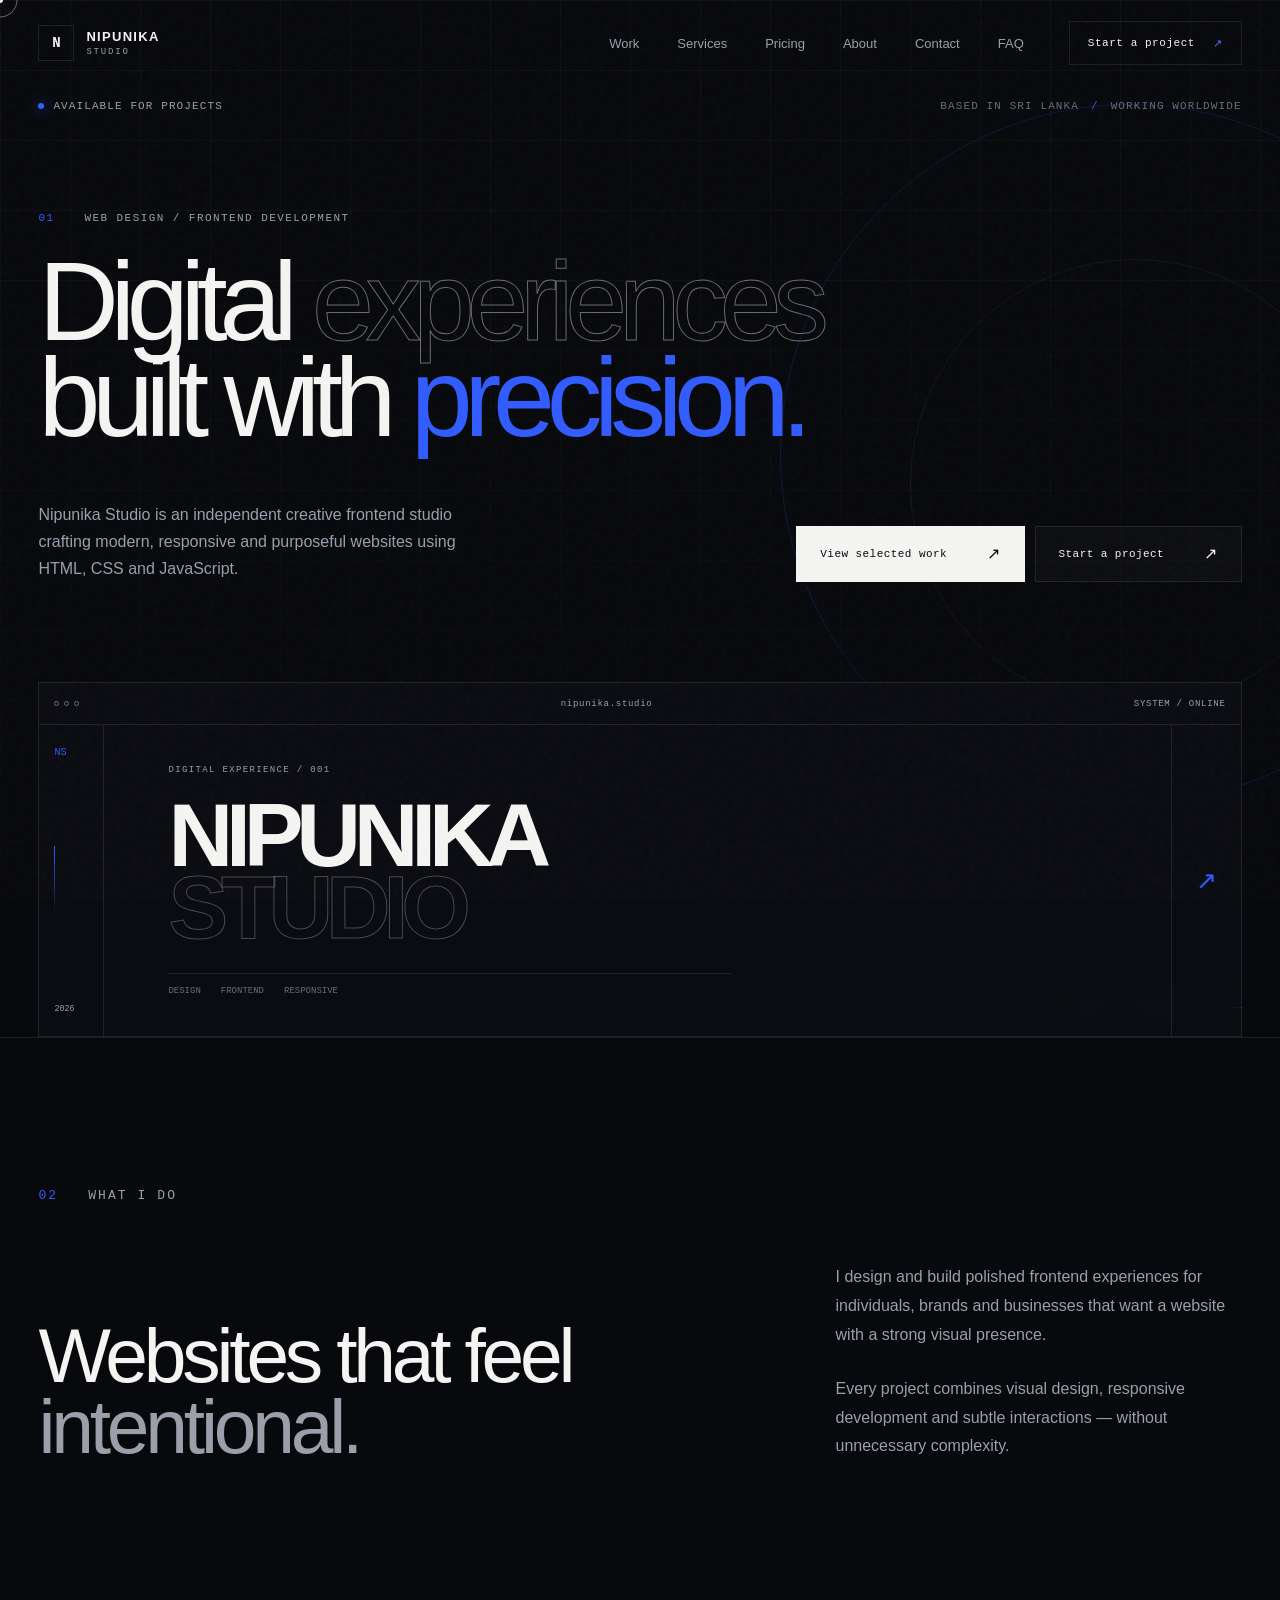
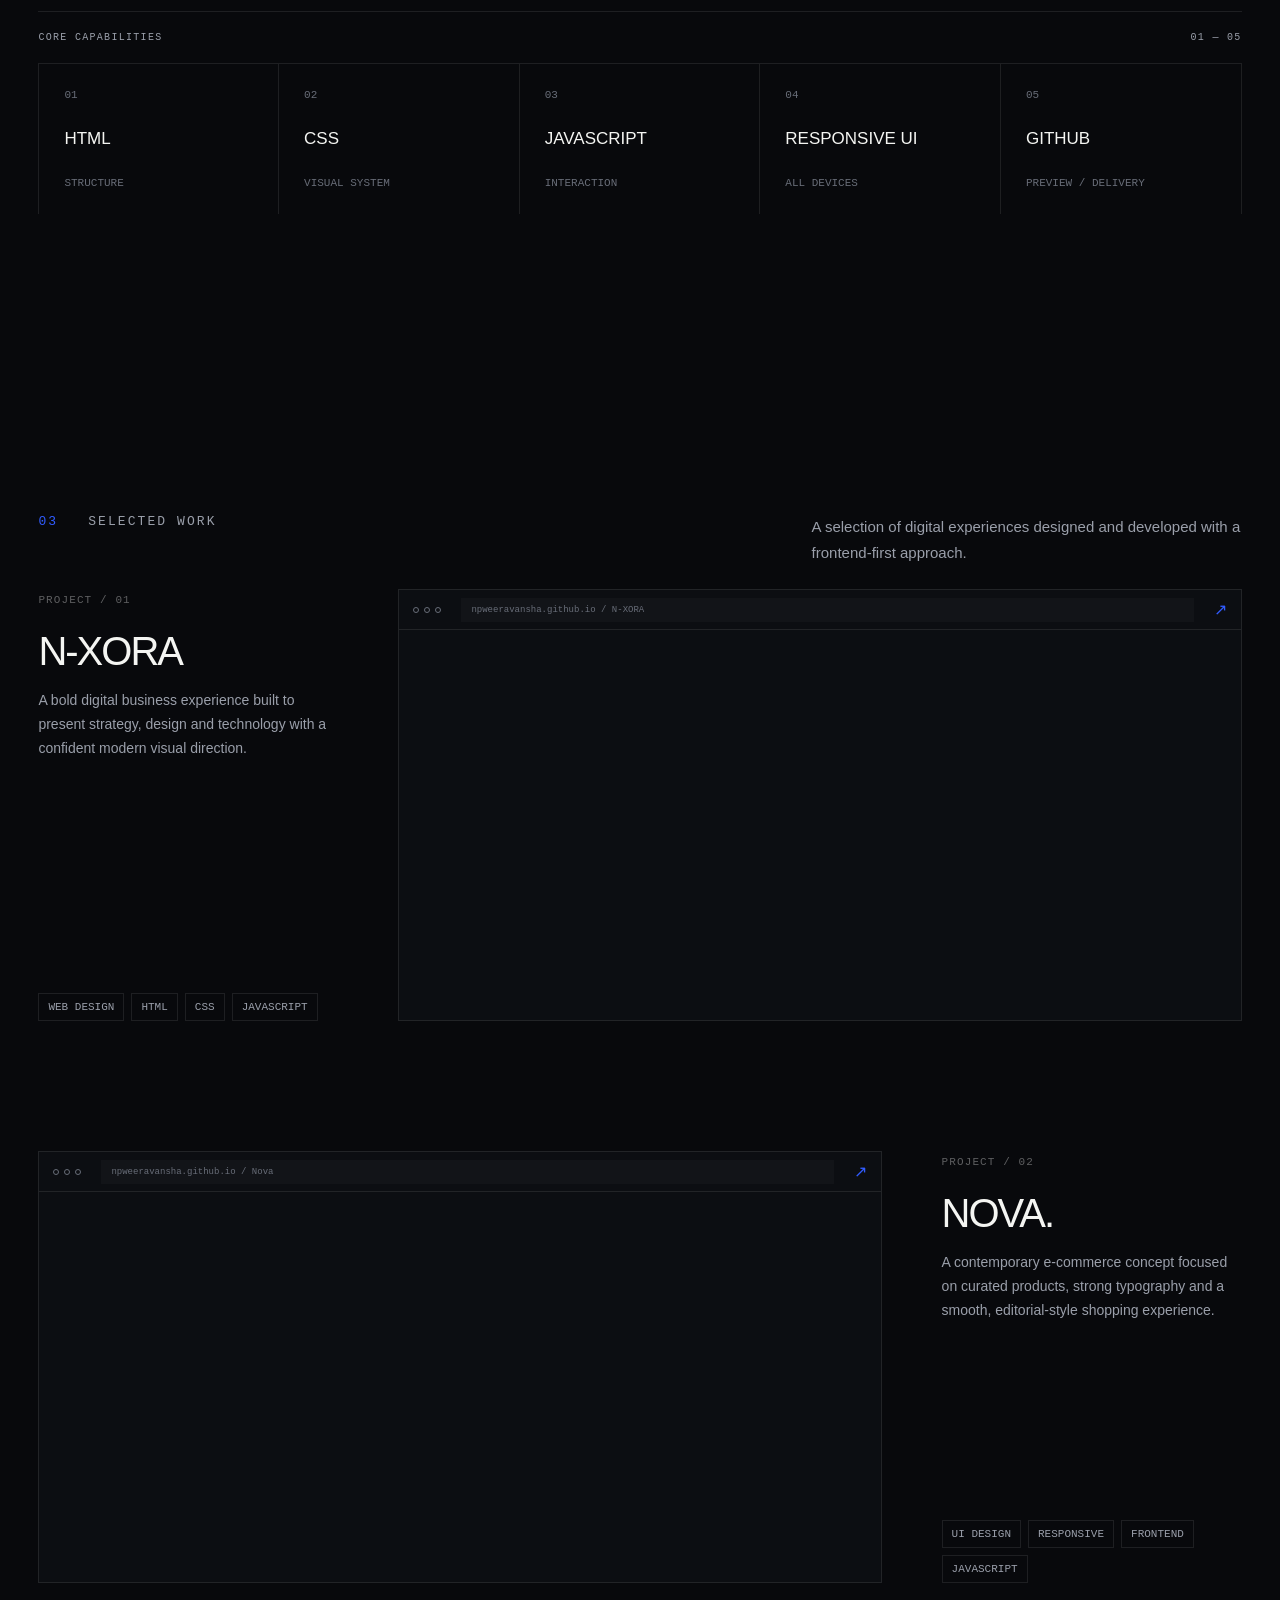
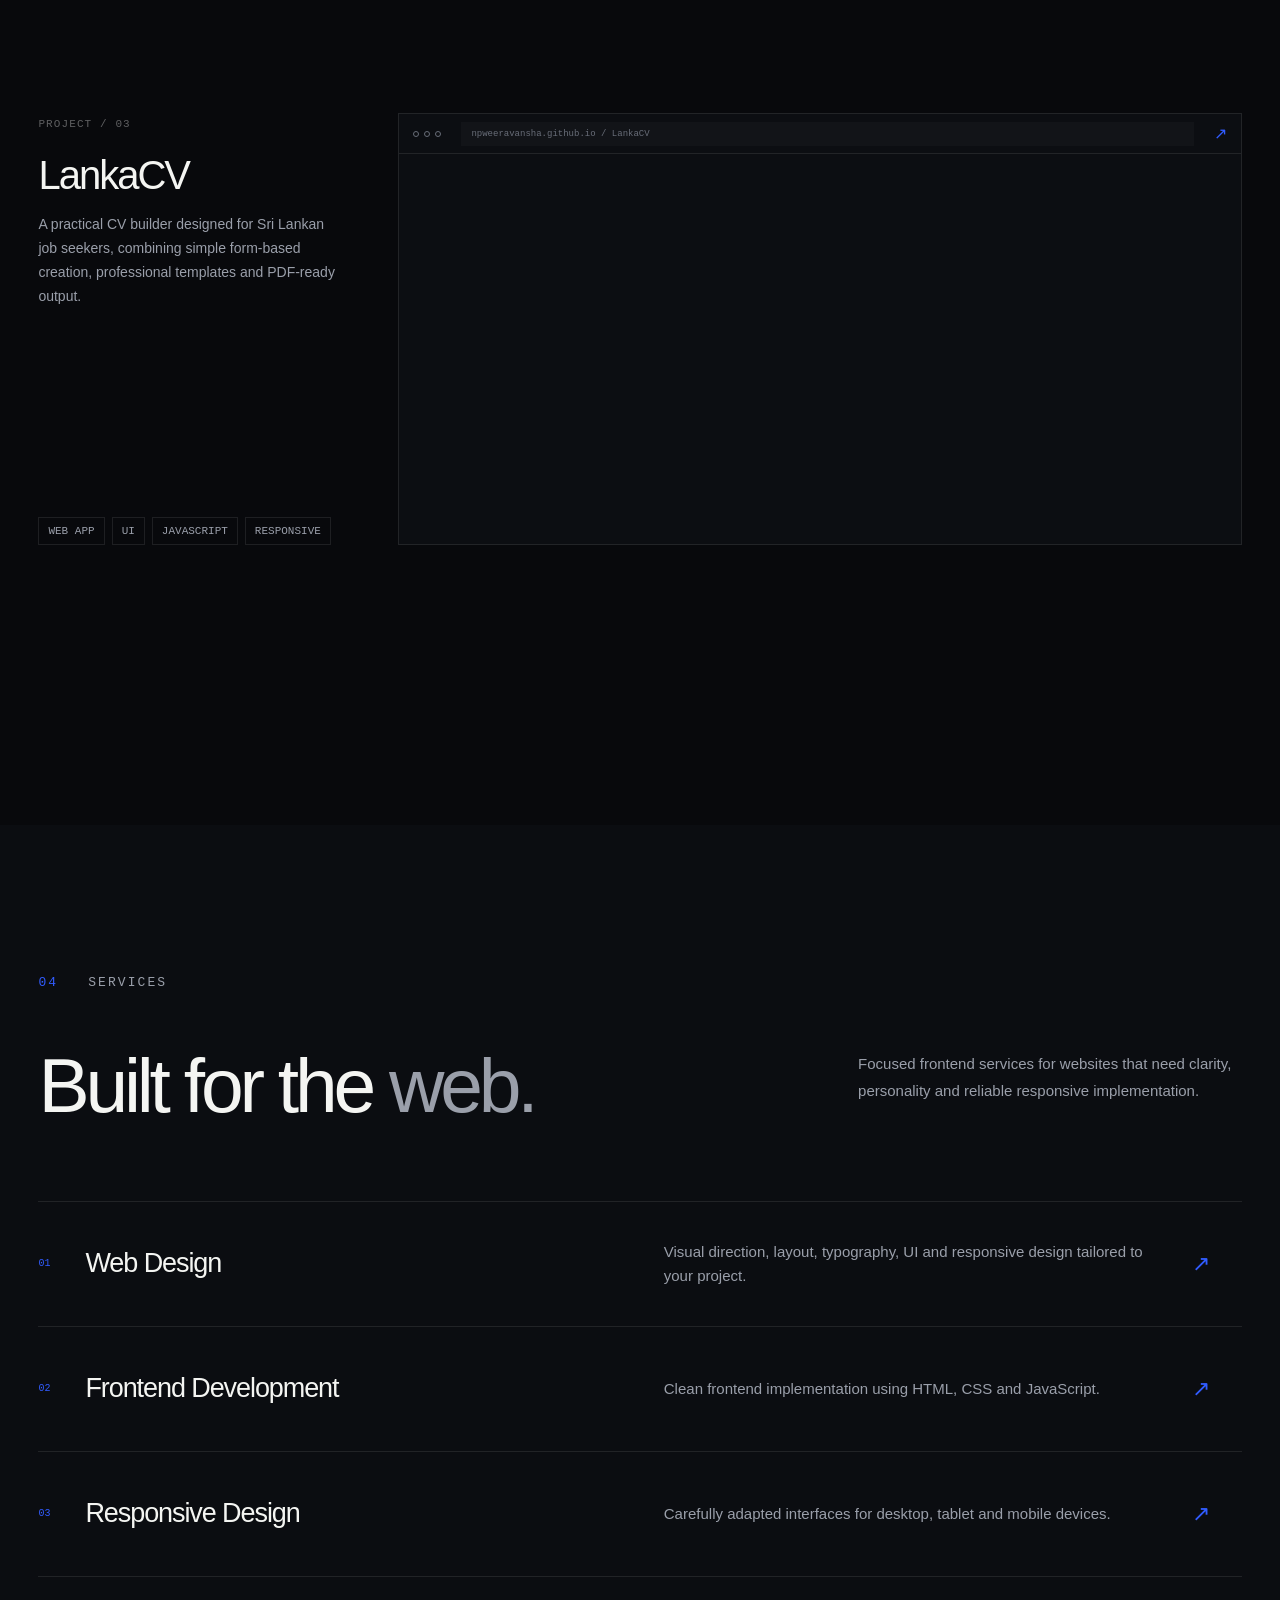
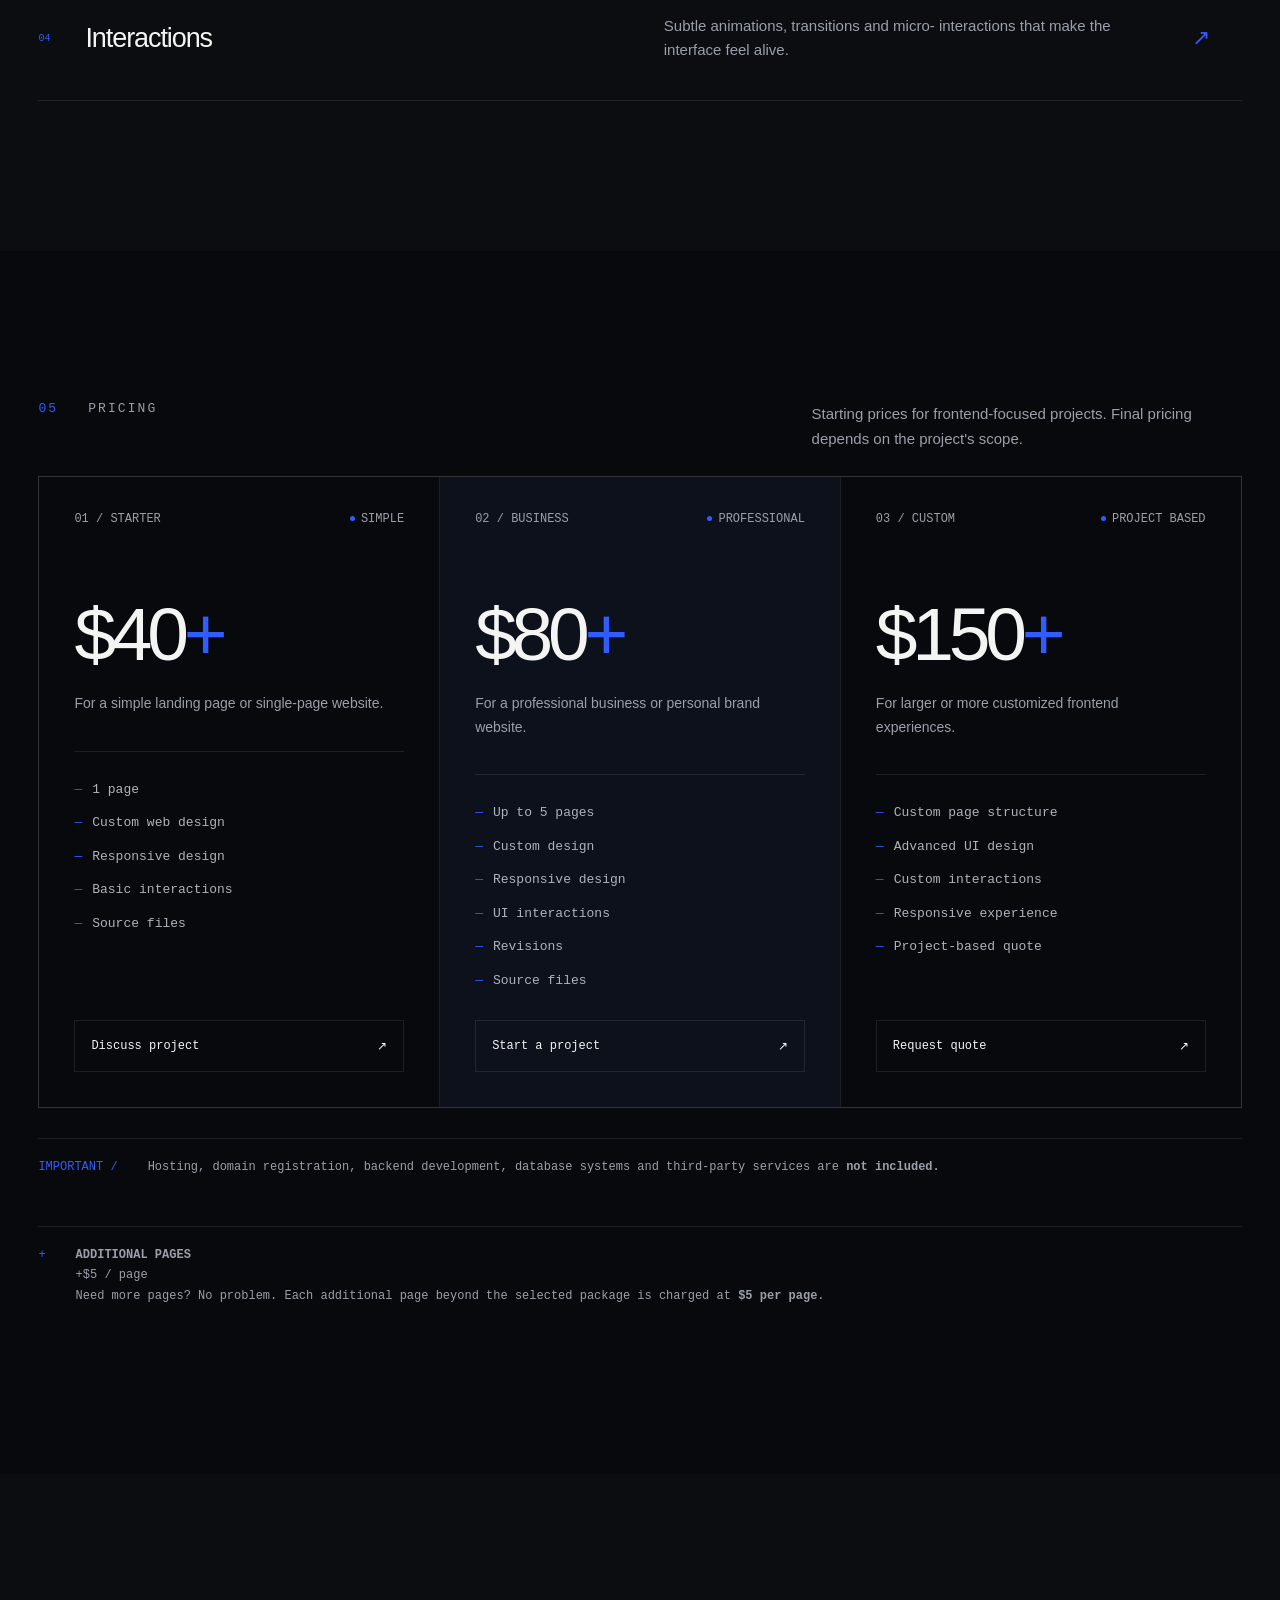
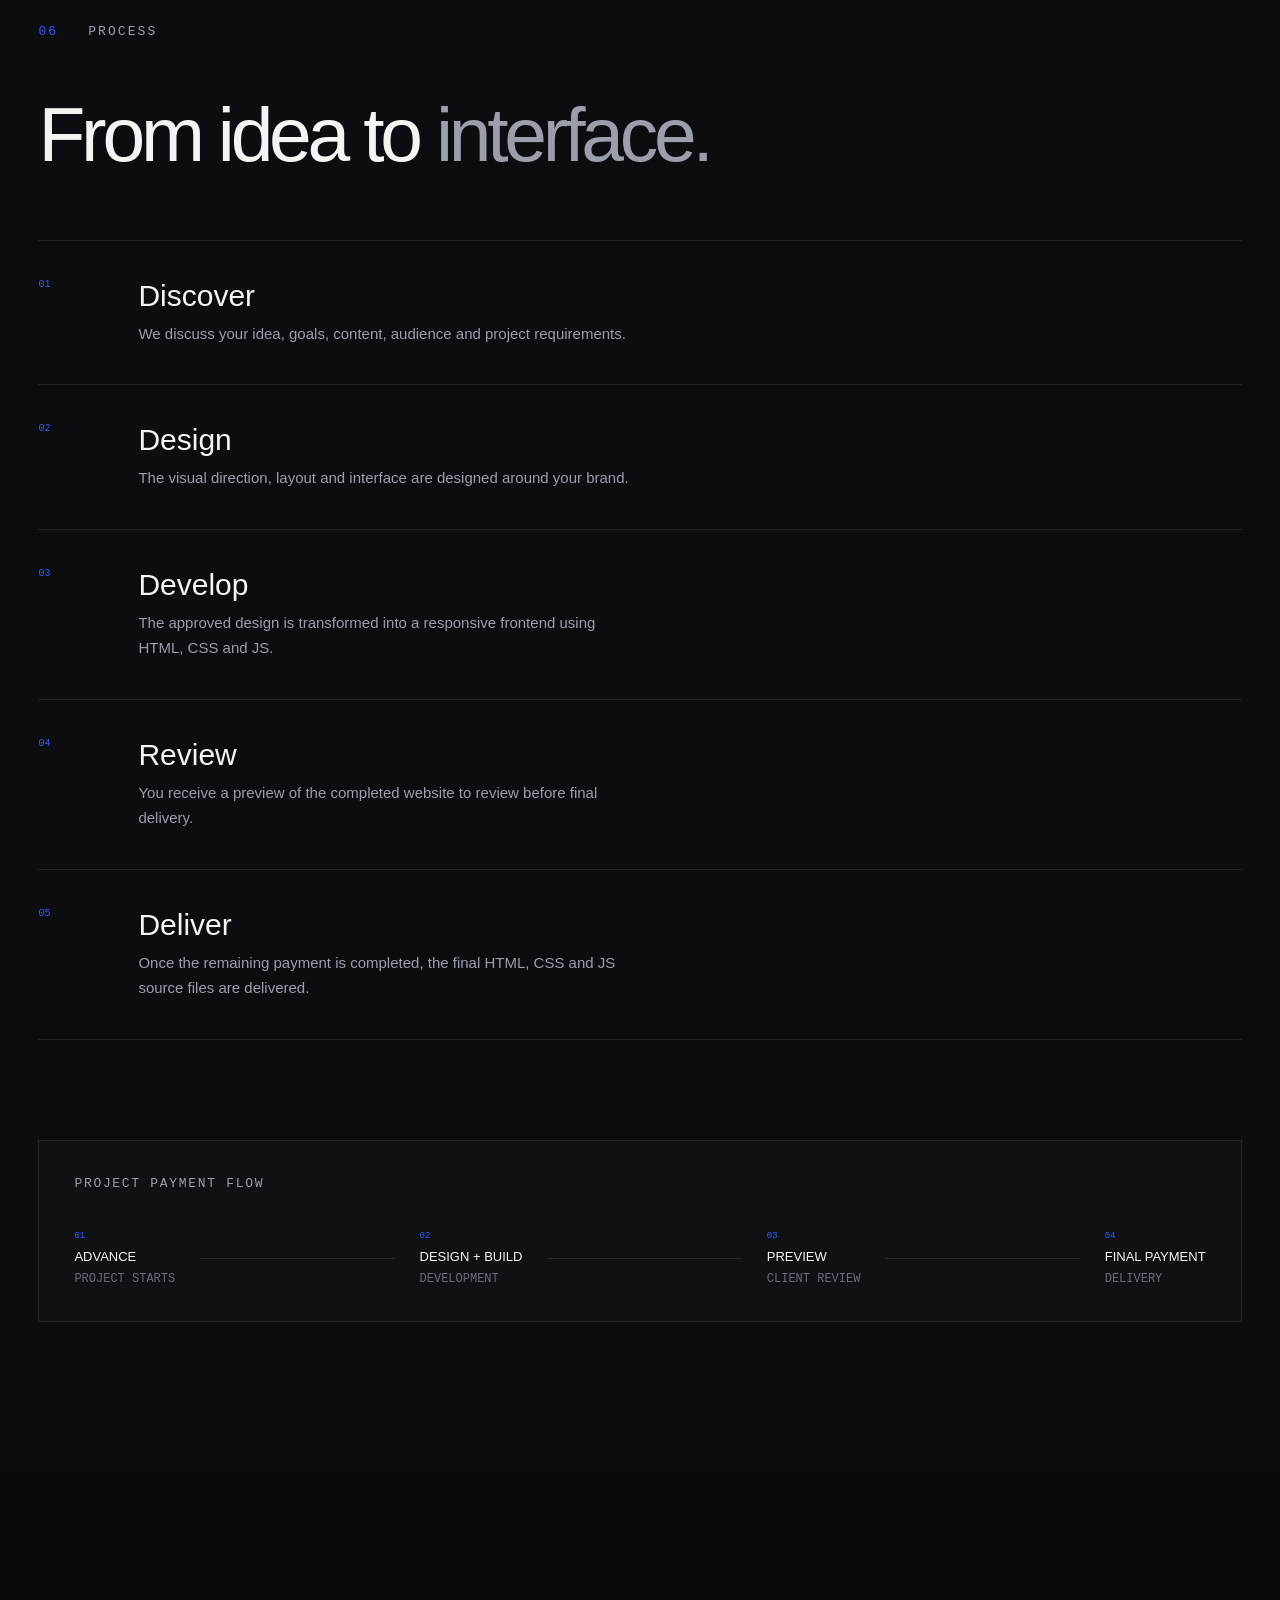
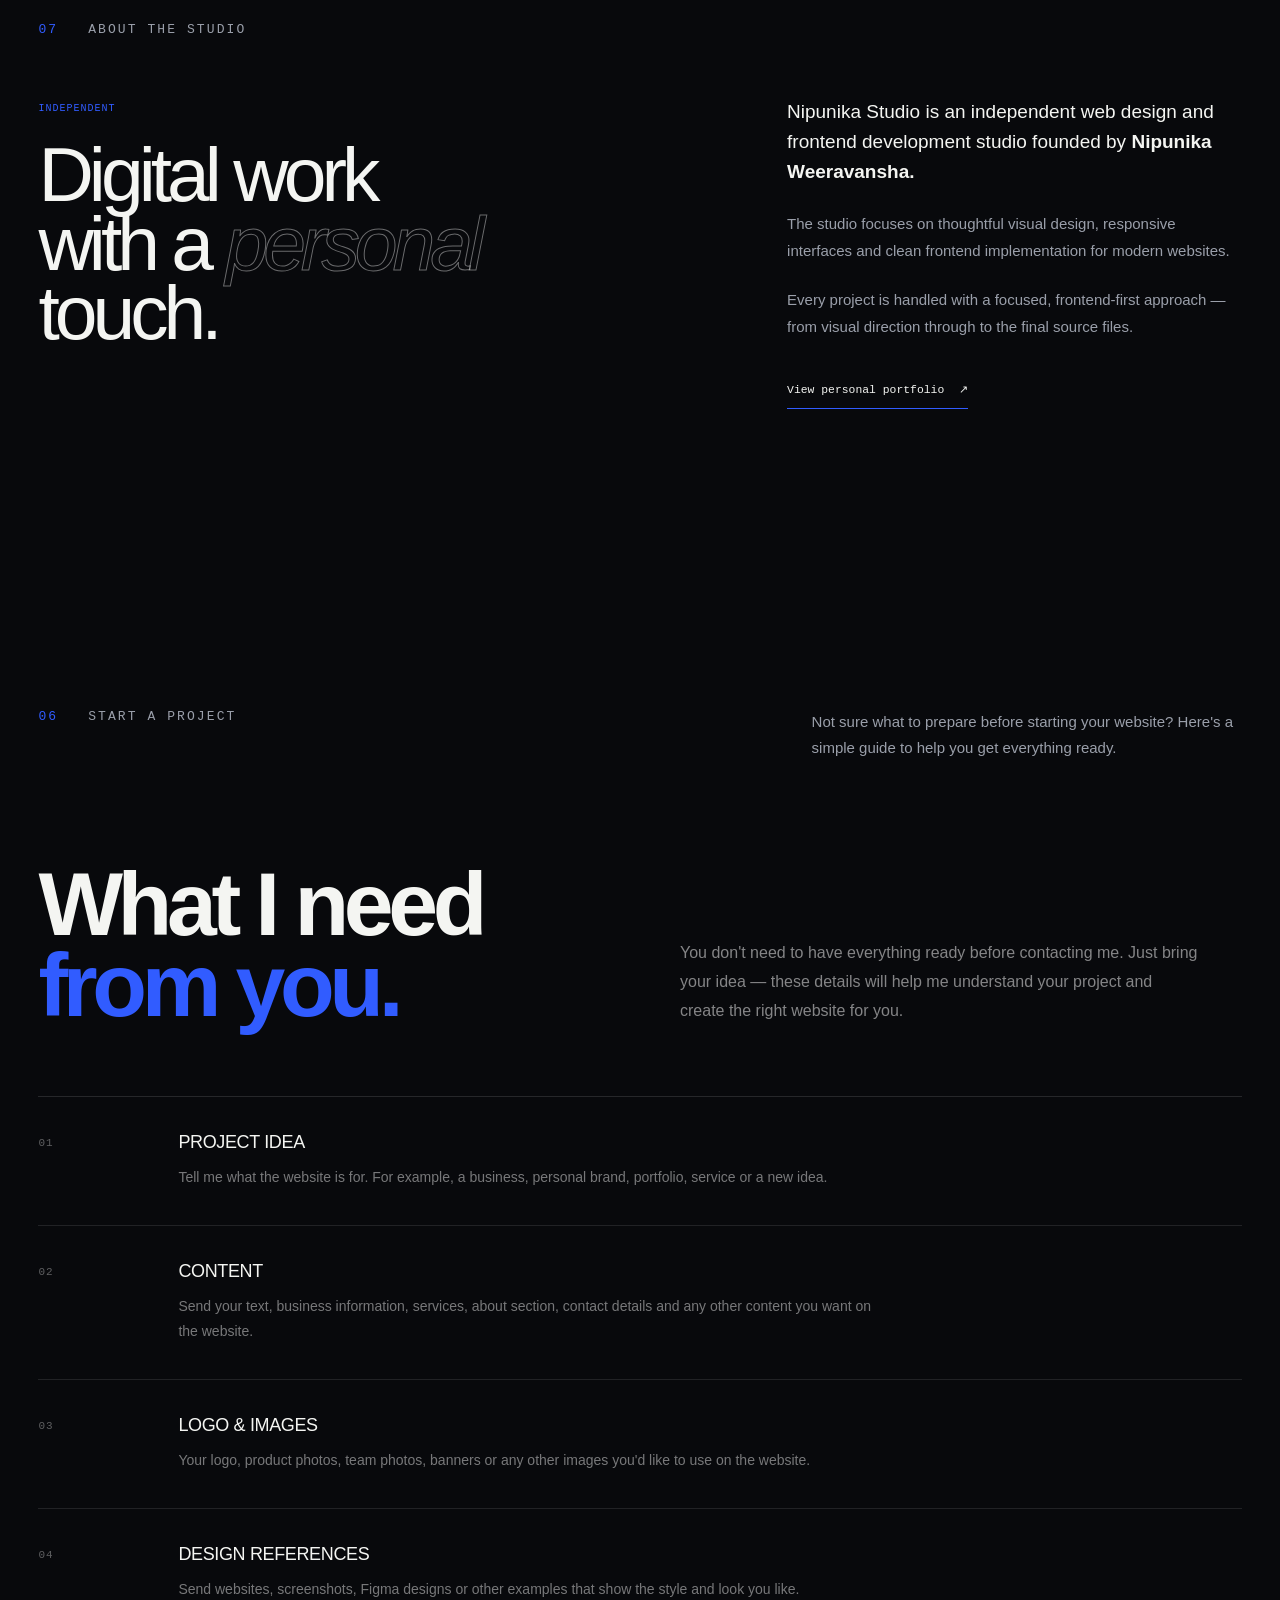
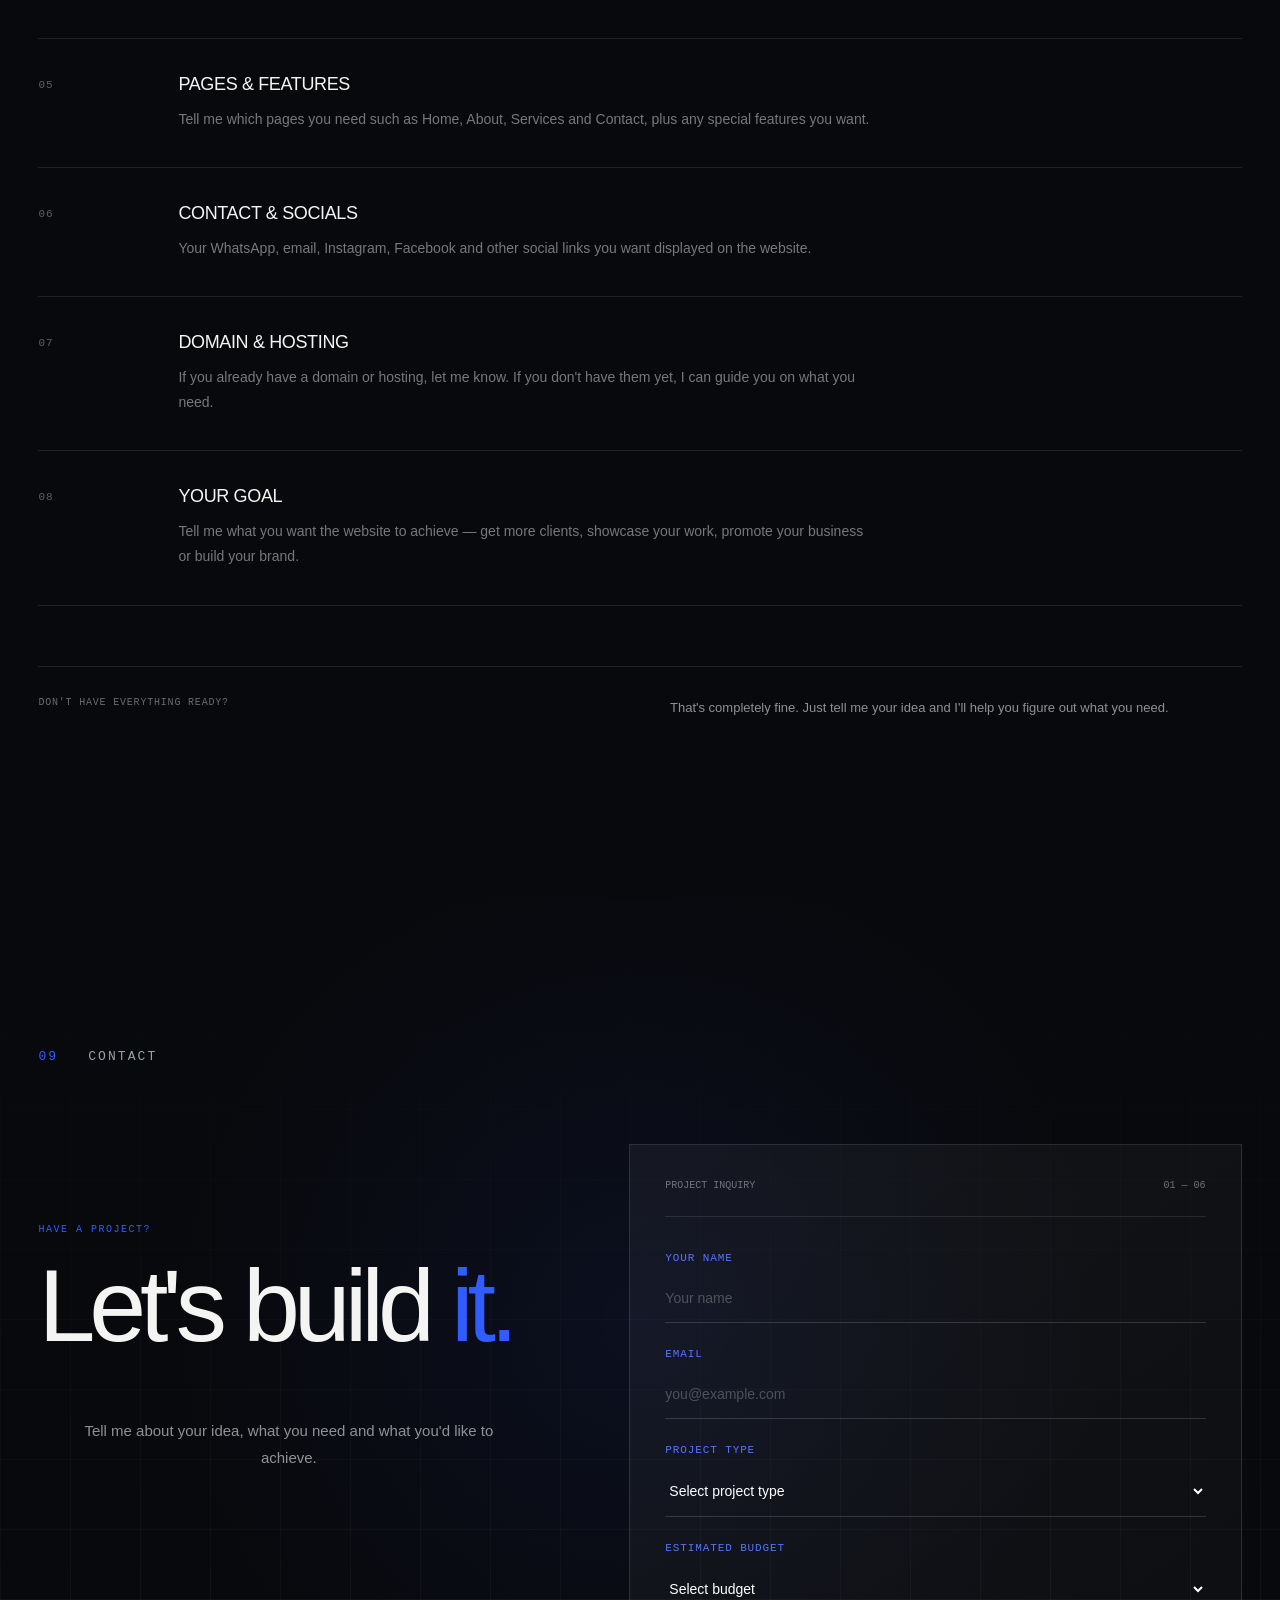
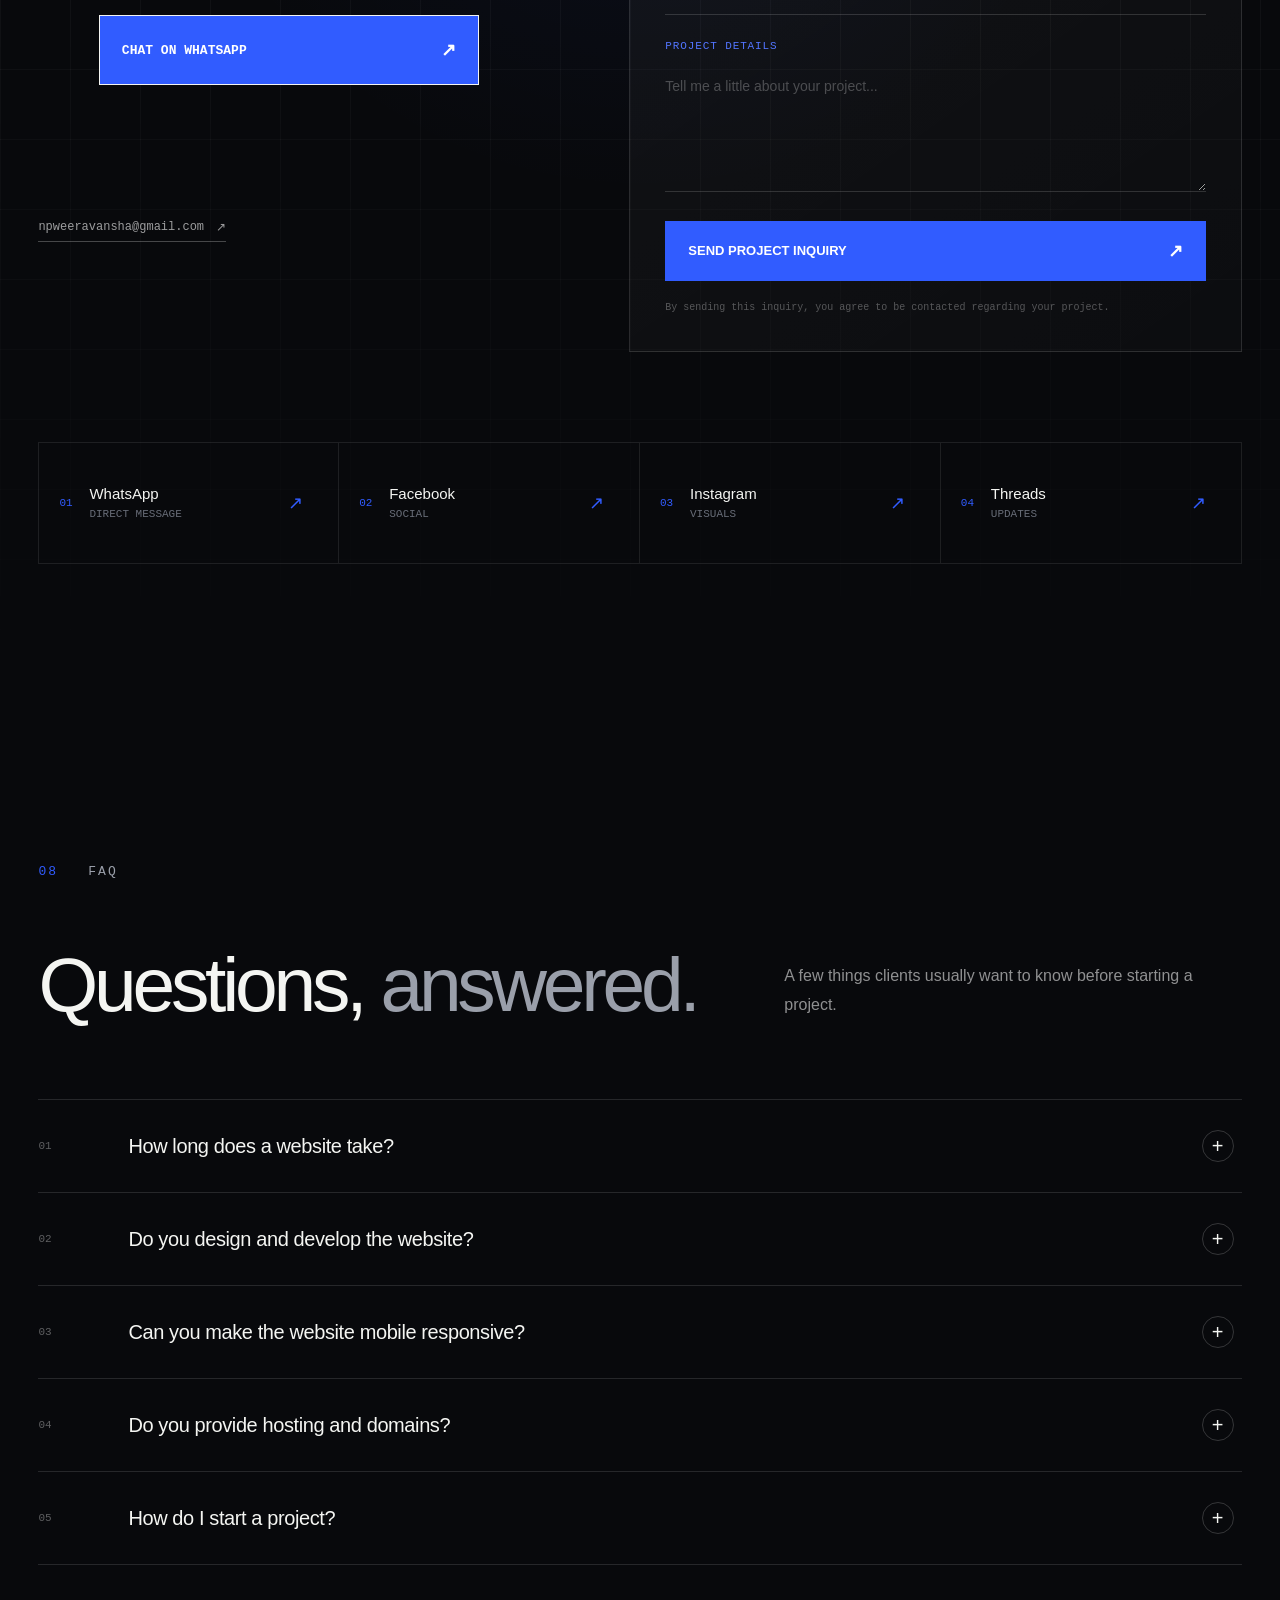
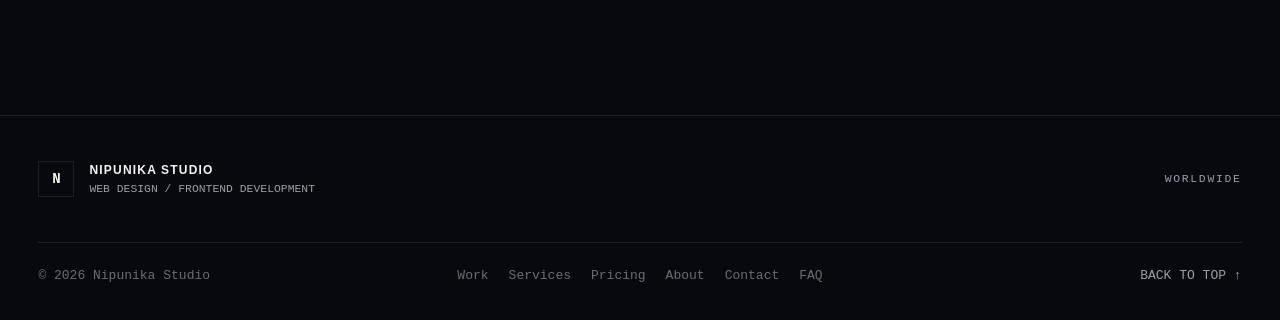
==== index.html @ 0929923d "Add files via upload" ====
<!DOCTYPE html>
<html lang="en">

<head>
    <meta charset="UTF-8">

    <!-- Primary SEO -->
    <title>Nipunika Weeravansha — Web Designer & Frontend Developer</title>

    <meta name="description" content="Nipunika Weeravansha is a Sri Lankan web designer and frontend developer creating modern, responsive and purposeful websites.">
    <meta name="keywords" content="Nipunika Weeravansha, Nipunika, web designer Sri Lanka, frontend developer Sri Lanka, web developer Sri Lanka, website designer, frontend development, web design portfolio">
    <meta name="author" content="Nipunika Weeravansha">
    <meta name="robots" content="index, follow">
    <meta name="googlebot" content="index, follow">

    <meta name="viewport" content="width=device-width, initial-scale=1.0">
    <meta name="theme-color" content="#08090c">

    <!-- Canonical URL -->
    <link rel="canonical" href="https://npweeravansha.github.io/Nipunika-Weeravansha/">

    <!-- Favicon -->
    <link rel="icon" type="image/png" href="assets/favicon.jpg">
    <link rel="apple-touch-icon" href="assets/favicon.jpg">

    <!-- Open Graph / Facebook / WhatsApp -->
    <meta property="og:type" content="website">
    <meta property="og:title" content="Nipunika Weeravansha — Web Designer & Frontend Developer">
    <meta property="og:description" content="Portfolio of Nipunika Weeravansha, a Sri Lankan web designer and frontend developer.">
    <meta property="og:url" content="https://npweeravansha.github.io/Nipunika-Weeravansha/">
    <meta property="og:site_name" content="Nipunika Weeravansha">
    <meta property="og:image" content="https://npweeravansha.github.io/Nipunika-Weeravansha/assets/og-image.jpg">
    <meta property="og:image:alt" content="Nipunika Weeravansha — Web Designer & Frontend Developer">

    <!-- Twitter / X -->
    <meta name="twitter:card" content="summary_large_image">
    <meta name="twitter:title" content="Nipunika Weeravansha — Web Designer & Frontend Developer">
    <meta name="twitter:description" content="Portfolio of Nipunika Weeravansha, a Sri Lankan web designer and frontend developer.">
    <meta name="twitter:image" content="https://npweeravansha.github.io/Nipunika-Weeravansha/assets/og-image.jpg">

    <!-- Fonts -->
    <link rel="preconnect" href="https://fonts.googleapis.com">
    <link rel="preconnect" href="https://fonts.gstatic.com" crossorigin>

    <!-- Your existing stylesheet -->
    <link rel="stylesheet" href="style.css">

    <!-- Person Structured Data -->
    <script type="application/ld+json">
    {
        "@context": "https://schema.org",
        "@type": "Person",
        "name": "Nipunika Weeravansha",
        "url": "https://npweeravansha.github.io/Nipunika-Weeravansha/",
        "jobTitle": "Web Designer & Frontend Developer",
        "description": "Nipunika Weeravansha is a Sri Lankan web designer and frontend developer creating modern, responsive and purposeful websites.",
        "knowsAbout": [
            "Web Design",
            "Frontend Development",
            "HTML",
            "CSS",
            "JavaScript",
            "Responsive Web Design",
            "UI Design"
        ],
        "sameAs": [
            "https://www.instagram.com/wnipunika?igsh=aTE3ZTlmamhteDNq",
            "https://github.com/npweeravansha",
            "https://www.facebook.com/share/14rEaiyCndZ/",
            "https://www.threads.com/@wnipunika"
        ]
    }
    </script>
</head>

<body>

    <!-- Cursor -->
    <div class="cursor"></div>
    <div class="cursor-follower"></div>

    <!-- Noise -->
    <div class="noise"></div>

    <!-- ================= NAVBAR ================= -->

    <header class="navbar">

        <div class="nav-inner">

            <a href="#home" class="brand">

                <!-- LOGO AREA -->
                <div class="brand-mark">
                    <span>N</span>
                </div>

                <div class="brand-text">
                    <strong>NIPUNIKA</strong>
                    <small>STUDIO</small>
                </div>

            </a>

            <nav class="desktop-nav">

                <a href="#work">Work</a>
                <a href="#services">Services</a>
                <a href="#pricing">Pricing</a>
                <a href="#about">About</a>
                <a href="#contact">Contact</a>
                <a href="#faq">FAQ</a>
            </nav>

            <a href="#contact" class="nav-cta">
                Start a project
                <span>↗</span>
            </a>

            <button class="menu-btn" aria-label="Open menu">
                <span></span>
                <span></span>
            </button>

        </div>

    </header>

    <!-- ================= MOBILE MENU ================= -->

    <div class="mobile-menu">

        <div class="mobile-menu-links">

            <a href="#work">Work <span>01</span></a>
            <a href="#services">Services <span>02</span></a>
            <a href="#pricing">Pricing <span>03</span></a>
            <a href="#about">About <span>04</span></a>
            <a href="#contact">Contact <span>05</span></a>
            <a href="#faq">FAQ <span>05</span></a>

        </div>

        <div class="mobile-menu-footer">
            <span>WEB DESIGN / FRONTEND</span>
            <span>WORLDWIDE</span>
        </div>

    </div>


    <main>

        <!-- ================= HERO ================= -->

        <section class="hero" id="home">

            <div class="hero-grid"></div>

            <div class="hero-orbit orbit-one"></div>
            <div class="hero-orbit orbit-two"></div>

            <div class="container hero-container">

                <div class="hero-top reveal">

                    <div class="eyebrow">
                        <span class="status-dot"></span>
                        AVAILABLE FOR PROJECTS
                    </div>

                    <div class="hero-location">
                        <span>BASED IN SRI LANKA</span>
                        <span class="slash">/</span>
                        <span>WORKING WORLDWIDE</span>
                    </div>

                </div>


                <div class="hero-content">

                    <div class="hero-label reveal">
                        <span>01</span>
                        <span>WEB DESIGN / FRONTEND DEVELOPMENT</span>
                    </div>


                    <h1 class="hero-title reveal">

                        Digital
                        <span class="outline-text">experiences</span>

                        <br>

                        built with
                        <span class="blue-text">precision.</span>

                    </h1>


                    <div class="hero-bottom reveal">

                        <p class="hero-description">
                            Nipunika Studio is an independent creative frontend
                            studio crafting modern, responsive and purposeful
                            websites using HTML, CSS and JavaScript.
                        </p>


                        <div class="hero-actions">

                            <a href="#work" class="btn btn-primary magnetic">
                                <span>View selected work</span>
                                <span class="arrow">↗</span>
                            </a>

                            <a href="#contact" class="btn btn-secondary magnetic">
                                <span>Start a project</span>
                                <span class="arrow">↗</span>
                            </a>

                        </div>

                    </div>

                </div>


                <!-- Hero visual -->

                <div class="hero-interface reveal">

                    <div class="interface-top">

                        <div class="interface-dots">
                            <span></span>
                            <span></span>
                            <span></span>
                        </div>

                        <div class="interface-url">
                            nipunika.studio
                        </div>

                        <div class="interface-status">
                            SYSTEM / ONLINE
                        </div>

                    </div>


                    <div class="interface-body">

                        <div class="interface-side">

                            <span>NS</span>

                            <div class="side-line"></div>

                            <small>2026</small>

                        </div>


                        <div class="interface-main">

                            <div class="interface-small">
                                DIGITAL EXPERIENCE / 001
                            </div>

                            <div class="interface-big">
                                NIPUNIKA
                                <br>
                                <span>STUDIO</span>
                            </div>

                            <div class="interface-line"></div>

                            <div class="interface-meta">
                                <span>DESIGN</span>
                                <span>FRONTEND</span>
                                <span>RESPONSIVE</span>
                            </div>

                        </div>


                        <div class="interface-corner">
                            <span>↗</span>
                        </div>

                    </div>

                </div>

            </div>


            <div class="scroll-indicator">
                <span>SCROLL TO EXPLORE</span>
                <div></div>
            </div>

        </section>


        <!-- ================= INTRO ================= -->

        <section class="intro section">

            <div class="container">

                <div class="section-meta">
                    <span>02</span>
                    <span>WHAT I DO</span>
                </div>

                <div class="intro-layout">

                    <h2 class="section-heading reveal">
                        Websites that feel
                        <span>intentional.</span>
                    </h2>

                    <div class="intro-copy reveal">

                        <p>
                            I design and build polished frontend experiences
                            for individuals, brands and businesses that want
                            a website with a strong visual presence.
                        </p>

                        <p>
                            Every project combines visual design, responsive
                            development and subtle interactions — without
                            unnecessary complexity.
                        </p>

                    </div>

                </div>

            </div>

        </section>


        <!-- ================= TECH STACK ================= -->

        <section class="tech-section">

            <div class="container">

                <div class="tech-header">
                    <span>CORE CAPABILITIES</span>
                    <span>01 — 05</span>
                </div>

                <div class="tech-list">

                    <div class="tech-item reveal">
                        <span class="tech-number">01</span>
                        <strong>HTML</strong>
                        <span class="tech-type">STRUCTURE</span>
                    </div>

                    <div class="tech-item reveal">
                        <span class="tech-number">02</span>
                        <strong>CSS</strong>
                        <span class="tech-type">VISUAL SYSTEM</span>
                    </div>

                    <div class="tech-item reveal">
                        <span class="tech-number">03</span>
                        <strong>JAVASCRIPT</strong>
                        <span class="tech-type">INTERACTION</span>
                    </div>

                    <div class="tech-item reveal">
                        <span class="tech-number">04</span>
                        <strong>RESPONSIVE UI</strong>
                        <span class="tech-type">ALL DEVICES</span>
                    </div>

                    <div class="tech-item reveal">
                        <span class="tech-number">05</span>
                        <strong>GITHUB</strong>
                        <span class="tech-type">PREVIEW / DELIVERY</span>
                    </div>

                </div>

            </div>

        </section>


        <!-- ================= WORK ================= -->

        <section class="work section" id="work">

            <div class="container">

                <div class="section-top">

                    <div class="section-meta">
                        <span>03</span>
                        <span>SELECTED WORK</span>
                    </div>

                    <p>
                        A selection of digital experiences designed and
                        developed with a frontend-first approach.
                    </p>

                </div>


                <!-- PROJECT 01 -->

                <article class="project reveal">

                    <div class="project-info">

                        <div>
                            <span class="project-number">PROJECT / 01</span>

                            <h3>N-XORA</h3>

                            <p>
                                A bold digital business experience built to present
                                strategy, design and technology with a confident
                                modern visual direction.
                            </p>
                        </div>

                        <div class="project-tags">
                            <span>WEB DESIGN</span>
                            <span>HTML</span>
                            <span>CSS</span>
                            <span>JAVASCRIPT</span>
                        </div>

                    </div>


                    <a class="browser project-link" href="https://npweeravansha.github.io/N-XORA/" target="_blank"
                        rel="noopener" aria-label="Open N-XORA live website">

                        <div class="browser-top">

                            <div class="browser-dots">
                                <span></span>
                                <span></span>
                                <span></span>
                            </div>

                            <div class="browser-address">
                                npweeravansha.github.io / N-XORA
                            </div>

                            <span class="browser-arrow">↗</span>

                        </div>

                        <div class="browser-content project-preview project-one">
                            <iframe src="https://npweeravansha.github.io/N-XORA/" title="N-XORA live preview"
                                loading="lazy" tabindex="-1" aria-hidden="true"></iframe>
                        </div>

                    </a>

                </article>


                <!-- PROJECT 02 -->

                <article class="project project-reverse reveal">

                    <div class="project-info">

                        <div>
                            <span class="project-number">PROJECT / 02</span>

                            <h3>NOVA.</h3>

                            <p>
                                A contemporary e-commerce concept focused on
                                curated products, strong typography and a smooth,
                                editorial-style shopping experience.
                            </p>
                        </div>

                        <div class="project-tags">
                            <span>UI DESIGN</span>
                            <span>RESPONSIVE</span>
                            <span>FRONTEND</span>
                            <span>JAVASCRIPT</span>
                        </div>

                    </div>


                    <a class="browser project-link" href="https://npweeravansha.github.io/Nova/" target="_blank"
                        rel="noopener" aria-label="Open NOVA live website">

                        <div class="browser-top">

                            <div class="browser-dots">
                                <span></span>
                                <span></span>
                                <span></span>
                            </div>

                            <div class="browser-address">
                                npweeravansha.github.io / Nova
                            </div>

                            <span class="browser-arrow">↗</span>

                        </div>

                        <div class="browser-content project-preview project-two">
                            <iframe src="https://npweeravansha.github.io/Nova/" title="NOVA live preview" loading="lazy"
                                tabindex="-1" aria-hidden="true"></iframe>
                        </div>

                    </a>

                </article>


                <!-- PROJECT 03 -->

                <article class="project reveal">

                    <div class="project-info">

                        <div>
                            <span class="project-number">PROJECT / 03</span>

                            <h3>LankaCV</h3>

                            <p>
                                A practical CV builder designed for Sri Lankan job
                                seekers, combining simple form-based creation,
                                professional templates and PDF-ready output.
                            </p>
                        </div>

                        <div class="project-tags">
                            <span>WEB APP</span>
                            <span>UI</span>
                            <span>JAVASCRIPT</span>
                            <span>RESPONSIVE</span>
                        </div>

                    </div>


                    <a class="browser project-link" href="https://npweeravansha.github.io/LankaCV/" target="_blank"
                        rel="noopener" aria-label="Open LankaCV live website">

                        <div class="browser-top">

                            <div class="browser-dots">
                                <span></span>
                                <span></span>
                                <span></span>
                            </div>

                            <div class="browser-address">
                                npweeravansha.github.io / LankaCV
                            </div>

                            <span class="browser-arrow">↗</span>

                        </div>

                        <div class="browser-content project-preview project-three">
                            <iframe src="https://npweeravansha.github.io/LankaCV/" title="LankaCV live preview"
                                loading="lazy" tabindex="-1" aria-hidden="true"></iframe>
                        </div>

                    </a>

                </article>

            </div>

        </section>


        <!-- ================= SERVICES ================= -->

        <section class="services section" id="services">

            <div class="container">

                <div class="section-meta">
                    <span>04</span>
                    <span>SERVICES</span>
                </div>


                <div class="services-heading">

                    <h2 class="section-heading reveal">
                        Built for the
                        <span>web.</span>
                    </h2>

                    <p class="reveal">
                        Focused frontend services for websites that need
                        clarity, personality and reliable responsive
                        implementation.
                    </p>

                </div>


                <div class="service-list">

                    <div class="service reveal">

                        <div class="service-left">
                            <span>01</span>
                            <h3>Web Design</h3>
                        </div>

                        <div class="service-description">
                            Visual direction, layout, typography, UI and
                            responsive design tailored to your project.
                        </div>

                        <div class="service-arrow">↗</div>

                    </div>


                    <div class="service reveal">

                        <div class="service-left">
                            <span>02</span>
                            <h3>Frontend Development</h3>
                        </div>

                        <div class="service-description">
                            Clean frontend implementation using HTML, CSS
                            and JavaScript.
                        </div>

                        <div class="service-arrow">↗</div>

                    </div>


                    <div class="service reveal">

                        <div class="service-left">
                            <span>03</span>
                            <h3>Responsive Design</h3>
                        </div>

                        <div class="service-description">
                            Carefully adapted interfaces for desktop,
                            tablet and mobile devices.
                        </div>

                        <div class="service-arrow">↗</div>

                    </div>


                    <div class="service reveal">

                        <div class="service-left">
                            <span>04</span>
                            <h3>Interactions</h3>
                        </div>

                        <div class="service-description">
                            Subtle animations, transitions and micro-
                            interactions that make the interface feel alive.
                        </div>

                        <div class="service-arrow">↗</div>

                    </div>

                </div>

            </div>

        </section>


        <!-- ================= PRICING ================= -->

        <section class="pricing section" id="pricing">

            <div class="container">

                <div class="section-top">

                    <div class="section-meta">
                        <span>05</span>
                        <span>PRICING</span>
                    </div>

                    <p>
                        Starting prices for frontend-focused projects.
                        Final pricing depends on the project's scope.
                    </p>

                </div>


                <div class="pricing-grid">


                    <!-- STARTER -->

                    <div class="price-card reveal">

                        <div class="price-top">

                            <span>01 / STARTER</span>

                            <div class="price-status">
                                <span></span>
                                SIMPLE
                            </div>

                        </div>

                        <div class="price">
                            $40<span>+</span>
                        </div>

                        <p class="price-description">
                            For a simple landing page or single-page
                            website.
                        </p>

                        <div class="price-line"></div>

                        <ul>
                            <li>1 page</li>
                            <li>Custom web design</li>
                            <li>Responsive design</li>
                            <li>Basic interactions</li>
                            <li>Source files</li>
                        </ul>

                        <a href="#contact" class="price-button">
                            Discuss project
                            <span>↗</span>
                        </a>

                    </div>


                    <!-- BUSINESS -->

                    <div class="price-card featured reveal">

                        <div class="price-top">

                            <span>02 / BUSINESS</span>

                            <div class="price-status">
                                <span></span>
                                PROFESSIONAL
                            </div>

                        </div>

                        <div class="price">
                            $80<span>+</span>
                        </div>

                        <p class="price-description">
                            For a professional business or personal brand
                            website.
                        </p>

                        <div class="price-line"></div>

                        <ul>
                            <li>Up to 5 pages</li>
                            <li>Custom design</li>
                            <li>Responsive design</li>
                            <li>UI interactions</li>
                            <li>Revisions</li>
                            <li>Source files</li>
                        </ul>

                        <a href="#contact" class="price-button">
                            Start a project
                            <span>↗</span>
                        </a>

                    </div>


                    <!-- CUSTOM -->

                    <div class="price-card reveal">

                        <div class="price-top">

                            <span>03 / CUSTOM</span>

                            <div class="price-status">
                                <span></span>
                                PROJECT BASED
                            </div>

                        </div>

                        <div class="price">
                            $150<span>+</span>
                        </div>

                        <p class="price-description">
                            For larger or more customized frontend
                            experiences.
                        </p>

                        <div class="price-line"></div>

                        <ul>
                            <li>Custom page structure</li>
                            <li>Advanced UI design</li>
                            <li>Custom interactions</li>
                            <li>Responsive experience</li>
                            <li>Project-based quote</li>
                        </ul>

                        <a href="#contact" class="price-button">
                            Request quote
                            <span>↗</span>
                        </a>

                    </div>

                </div>


                <div class="pricing-note reveal">

                    <span>IMPORTANT /</span>

                    <p>
                        Hosting, domain registration, backend development,
                        database systems and third-party services are
                        <strong>not included.</strong>
                    </p>

                </div>

                <div class="pricing-note">
                    <span>+</span>
                    <div>
                        <strong>ADDITIONAL PAGES</strong><br>
                        +$5 / page<br>
                        Need more pages? No problem. Each additional page beyond
                        the selected package is charged at <strong>$5 per page</strong>.
                    </div>
                </div>

            </div>

        </section>


        <!-- ================= PROCESS ================= -->

        <section class="process section">

            <div class="container">

                <div class="section-meta">
                    <span>06</span>
                    <span>PROCESS</span>
                </div>


                <div class="process-heading">

                    <h2 class="section-heading reveal">
                        From idea to
                        <span>interface.</span>
                    </h2>

                </div>


                <div class="process-list">

                    <div class="process-item reveal">

                        <span class="process-number">01</span>

                        <div>
                            <h3>Discover</h3>
                            <p>
                                We discuss your idea, goals, content,
                                audience and project requirements.
                            </p>
                        </div>

                    </div>


                    <div class="process-item reveal">

                        <span class="process-number">02</span>

                        <div>
                            <h3>Design</h3>
                            <p>
                                The visual direction, layout and interface
                                are designed around your brand.
                            </p>
                        </div>

                    </div>


                    <div class="process-item reveal">

                        <span class="process-number">03</span>

                        <div>
                            <h3>Develop</h3>
                            <p>
                                The approved design is transformed into a
                                responsive frontend using HTML, CSS and JS.
                            </p>
                        </div>

                    </div>


                    <div class="process-item reveal">

                        <span class="process-number">04</span>

                        <div>
                            <h3>Review</h3>
                            <p>
                                You receive a preview of the completed
                                website to review before final delivery.
                            </p>
                        </div>

                    </div>


                    <div class="process-item reveal">

                        <span class="process-number">05</span>

                        <div>
                            <h3>Deliver</h3>
                            <p>
                                Once the remaining payment is completed,
                                the final HTML, CSS and JS source files
                                are delivered.
                            </p>
                        </div>

                    </div>

                </div>


                <!-- Payment flow -->

                <div class="payment-flow reveal">

                    <div class="payment-title">
                        PROJECT PAYMENT FLOW
                    </div>

                    <div class="payment-steps">

                        <div>
                            <span>01</span>
                            <strong>ADVANCE</strong>
                            <small>PROJECT STARTS</small>
                        </div>

                        <div class="flow-line"></div>

                        <div>
                            <span>02</span>
                            <strong>DESIGN + BUILD</strong>
                            <small>DEVELOPMENT</small>
                        </div>

                        <div class="flow-line"></div>

                        <div>
                            <span>03</span>
                            <strong>PREVIEW</strong>
                            <small>CLIENT REVIEW</small>
                        </div>

                        <div class="flow-line"></div>

                        <div>
                            <span>04</span>
                            <strong>FINAL PAYMENT</strong>
                            <small>DELIVERY</small>
                        </div>

                    </div>

                </div>

            </div>

        </section>


        <!-- ================= ABOUT ================= -->

        <section class="about section" id="about">

            <div class="container">

                <div class="section-meta">
                    <span>07</span>
                    <span>ABOUT THE STUDIO</span>
                </div>


                <div class="about-layout">

                    <div class="about-title reveal">

                        <span>INDEPENDENT</span>

                        <h2>
                            Digital work
                            <br>
                            with a
                            <i>personal</i>
                            touch.
                        </h2>

                    </div>


                    <div class="about-content reveal">

                        <p class="about-lead">
                            Nipunika Studio is an independent web design
                            and frontend development studio founded by
                            <strong>Nipunika Weeravansha.</strong>
                        </p>

                        <p>
                            The studio focuses on thoughtful visual design,
                            responsive interfaces and clean frontend
                            implementation for modern websites.
                        </p>

                        <p>
                            Every project is handled with a focused,
                            frontend-first approach — from visual direction
                            through to the final source files.
                        </p>


                        <a href="https://npweeravansha.github.io/Nipunika-Weeravansha/" target="_blank" rel="noopener"
                            class="text-link">
                            View personal portfolio
                            <span>↗</span>
                        </a>

                    </div>

                </div>

            </div>

        </section>

        <!-- ================= START A PROJECT ================= -->

        <section class="start-project section" id="start-project">

            <div class="container">

                <div class="section-top">

                    <div class="section-meta">
                        <span>06</span>
                        <span>START A PROJECT</span>
                    </div>

                    <p>
                        Not sure what to prepare before starting your website?
                        Here's a simple guide to help you get everything ready.
                    </p>

                </div>


                <div class="start-project-intro">

                    <h2>
                        What I need
                        <span>from you.</span>
                    </h2>

                    <p>
                        You don't need to have everything ready before contacting me.
                        Just bring your idea — these details will help me understand
                        your project and create the right website for you.
                    </p>

                </div>


                <div class="project-checklist">


                    <!-- 01 -->

                    <div class="project-item reveal">

                        <div class="project-number">
                            01
                        </div>

                        <div class="project-content">

                            <h3>
                                PROJECT IDEA
                            </h3>

                            <p>
                                Tell me what the website is for.
                                For example, a business, personal brand,
                                portfolio, service or a new idea.
                            </p>

                        </div>

                    </div>


                    <!-- 02 -->

                    <div class="project-item reveal">

                        <div class="project-number">
                            02
                        </div>

                        <div class="project-content">

                            <h3>
                                CONTENT
                            </h3>

                            <p>
                                Send your text, business information,
                                services, about section, contact details
                                and any other content you want on the website.
                            </p>

                        </div>

                    </div>


                    <!-- 03 -->

                    <div class="project-item reveal">

                        <div class="project-number">
                            03
                        </div>

                        <div class="project-content">

                            <h3>
                                LOGO & IMAGES
                            </h3>

                            <p>
                                Your logo, product photos, team photos,
                                banners or any other images you'd like
                                to use on the website.
                            </p>

                        </div>

                    </div>


                    <!-- 04 -->

                    <div class="project-item reveal">

                        <div class="project-number">
                            04
                        </div>

                        <div class="project-content">

                            <h3>
                                DESIGN REFERENCES
                            </h3>

                            <p>
                                Send websites, screenshots, Figma designs
                                or other examples that show the style
                                and look you like.
                            </p>

                        </div>

                    </div>


                    <!-- 05 -->

                    <div class="project-item reveal">

                        <div class="project-number">
                            05
                        </div>

                        <div class="project-content">

                            <h3>
                                PAGES & FEATURES
                            </h3>

                            <p>
                                Tell me which pages you need such as
                                Home, About, Services and Contact,
                                plus any special features you want.
                            </p>

                        </div>

                    </div>


                    <!-- 06 -->

                    <div class="project-item reveal">

                        <div class="project-number">
                            06
                        </div>

                        <div class="project-content">

                            <h3>
                                CONTACT & SOCIALS
                            </h3>

                            <p>
                                Your WhatsApp, email, Instagram, Facebook
                                and other social links you want displayed
                                on the website.
                            </p>

                        </div>

                    </div>


                    <!-- 07 -->

                    <div class="project-item reveal">

                        <div class="project-number">
                            07
                        </div>

                        <div class="project-content">

                            <h3>
                                DOMAIN & HOSTING
                            </h3>

                            <p>
                                If you already have a domain or hosting,
                                let me know. If you don't have them yet,
                                I can guide you on what you need.
                            </p>

                        </div>

                    </div>


                    <!-- 08 -->

                    <div class="project-item reveal">

                        <div class="project-number">
                            08
                        </div>

                        <div class="project-content">

                            <h3>
                                YOUR GOAL
                            </h3>

                            <p>
                                Tell me what you want the website to achieve —
                                get more clients, showcase your work,
                                promote your business or build your brand.
                            </p>

                        </div>

                    </div>

                </div>


                <div class="project-bottom reveal">

                    <span>DON'T HAVE EVERYTHING READY?</span>

                    <p>
                        That's completely fine. Just tell me your idea
                        and I'll help you figure out what you need.
                    </p>

                </div>

            </div>

        </section>


        <!-- ================= CONTACT ================= -->

        <section class="contact section" id="contact">

            <div class="contact-grid"></div>

            <div class="container">

                <div class="section-meta">
                    <span>09</span>
                    <span>CONTACT</span>
                </div>


                <div class="contact-layout">


                    <!-- LEFT -->

                    <div class="contact-content reveal">

                        <div class="contact-small">
                            HAVE A PROJECT?
                        </div>

                        <h2>
                            Let's build
                            <span>it.</span>
                        </h2>

                        <p>
                            Tell me about your idea, what you need
                            and what you'd like to achieve.
                        </p>


                        <!-- WhatsApp -->

                        <a href="https://wa.me/94740807853" class="contact-main-btn magnetic" target="_blank"
                            rel="noopener">
                            <span>Chat on WhatsApp</span>
                            <span>↗</span>
                        </a>


                        <!-- Email -->

                        <a href="mailto:npweeravansha@gmail.com" class="contact-email">
                            npweeravansha@gmail.com
                            <span>↗</span>
                        </a>

                    </div>


                    <!-- RIGHT / FORM -->

                    <form class="contact-form reveal" id="projectForm">

                        <div class="form-header">
                            <span>PROJECT INQUIRY</span>
                            <span>01 — 06</span>
                        </div>


                        <div class="form-group">

                            <label for="name">
                                YOUR NAME
                            </label>

                            <input type="text" id="name" name="name" placeholder="Your name" required>

                        </div>


                        <div class="form-group">

                            <label for="email">
                                EMAIL
                            </label>

                            <input type="email" id="email" name="email" placeholder="you@example.com" required>

                        </div>


                        <div class="form-group">

                            <label for="project">
                                PROJECT TYPE
                            </label>

                            <select id="project" name="project" required>

                                <option value="">
                                    Select project type
                                </option>

                                <option value="landing-page">
                                    Landing Page
                                </option>

                                <option value="business">
                                    Business Website
                                </option>

                                <option value="portfolio">
                                    Portfolio Website
                                </option>

                                <option value="custom">
                                    Custom Project
                                </option>

                            </select>

                        </div>


                        <div class="form-group">

                            <label for="budget">
                                ESTIMATED BUDGET
                            </label>

                            <select id="budget" name="budget">

                                <option value="">
                                    Select budget
                                </option>

                                <option value="50-100">
                                    $50 — $100
                                </option>

                                <option value="100-200">
                                    $100 — $200
                                </option>

                                <option value="200-500">
                                    $200 — $500
                                </option>

                                <option value="500+">
                                    $500+
                                </option>

                            </select>

                        </div>


                        <div class="form-group">

                            <label for="message">
                                PROJECT DETAILS
                            </label>

                            <textarea id="message" name="message" rows="5"
                                placeholder="Tell me a little about your project..." required></textarea>

                        </div>


                        <button type="submit" class="form-submit magnetic">

                            <span>Send project inquiry</span>

                            <span>↗</span>

                        </button>


                        <p class="form-note">
                            By sending this inquiry, you agree to be
                            contacted regarding your project.
                        </p>

                    </form>

                </div>


                <!-- Social links -->

                <div class="social-grid reveal">

                    <a href="https://wa.me/94740807853" class="social-item" target="_blank" rel="noopener">

                        <span class="social-number">01</span>

                        <div>
                            <strong>WhatsApp</strong>
                            <small>DIRECT MESSAGE</small>
                        </div>

                        <span class="social-arrow">↗</span>

                    </a>


                    <a href="https://www.facebook.com/profile.php?id=61593429638000&mibextid=ZbWKwL" class="social-item"
                        target="_blank" rel="noopener">

                        <span class="social-number">02</span>

                        <div>
                            <strong>Facebook</strong>
                            <small>SOCIAL</small>
                        </div>

                        <span class="social-arrow">↗</span>

                    </a>


                    <a href="https://www.instagram.com/wnipunika?igsh=aTE3ZTlmamhteDNq" class="social-item"
                        target="_blank" rel="noopener">

                        <span class="social-number">03</span>

                        <div>
                            <strong>Instagram</strong>
                            <small>VISUALS</small>
                        </div>

                        <span class="social-arrow">↗</span>

                    </a>


                    <a href="https://www.threads.com/@wnipunika" class="social-item" target="_blank" rel="noopener">

                        <span class="social-number">04</span>

                        <div>
                            <strong>Threads</strong>
                            <small>UPDATES</small>
                        </div>

                        <span class="social-arrow">↗</span>

                    </a>

                </div>

            </div>

        </section>

        <!-- ================= FAQ ================= -->

        <section class="faq section" id="faq">

            <div class="container">

                <div class="section-meta">
                    <span>08</span>
                    <span>FAQ</span>
                </div>

                <div class="faq-heading">

                    <h2 class="section-heading reveal">
                        Questions,
                        <span>answered.</span>
                    </h2>

                    <p class="reveal">
                        A few things clients usually want to know
                        before starting a project.
                    </p>

                </div>

                <div class="faq-list">

                    <details class="faq-item reveal">
                        <summary>
                            <span>01</span>
                            <strong>How long does a website take?</strong>
                            <span class="faq-icon">+</span>
                        </summary>

                        <div class="faq-answer">
                            <p>
                                A simple landing page can usually be completed
                                within a few days. Larger projects may take
                                longer depending on the number of pages,
                                content and interactions required.
                            </p>
                        </div>
                    </details>


                    <details class="faq-item reveal">
                        <summary>
                            <span>02</span>
                            <strong>Do you design and develop the website?</strong>
                            <span class="faq-icon">+</span>
                        </summary>

                        <div class="faq-answer">
                            <p>
                                Yes. Nipunika Studio can handle both the visual
                                direction and frontend development using HTML,
                                CSS and JavaScript.
                            </p>
                        </div>
                    </details>


                    <details class="faq-item reveal">
                        <summary>
                            <span>03</span>
                            <strong>Can you make the website mobile responsive?</strong>
                            <span class="faq-icon">+</span>
                        </summary>

                        <div class="faq-answer">
                            <p>
                                Absolutely. Every website is designed to work
                                across desktop, tablet and mobile screen sizes.
                            </p>
                        </div>
                    </details>


                    <details class="faq-item reveal">
                        <summary>
                            <span>04</span>
                            <strong>Do you provide hosting and domains?</strong>
                            <span class="faq-icon">+</span>
                        </summary>

                        <div class="faq-answer">
                            <p>
                                Hosting and domain registration are not included
                                in the standard packages. They can be discussed
                                separately if needed.
                            </p>
                        </div>
                    </details>


                    <details class="faq-item reveal">
                        <summary>
                            <span>05</span>
                            <strong>How do I start a project?</strong>
                            <span class="faq-icon">+</span>
                        </summary>

                        <div class="faq-answer">
                            <p>
                                Simply send a message through WhatsApp or email
                                with a short description of your project.
                                We can then discuss the requirements and
                                next steps.
                            </p>
                        </div>
                    </details>

                </div>

            </div>

        </section>

    </main>


    <!-- ================= FOOTER ================= -->

    <footer class="footer">

        <div class="container">

            <div class="footer-top">

                <div class="footer-brand">

                    <div class="brand-mark">
                        <span>N</span>
                    </div>

                    <div>
                        <strong>NIPUNIKA STUDIO</strong>
                        <small>
                            WEB DESIGN / FRONTEND DEVELOPMENT
                        </small>
                    </div>

                </div>


                <div class="footer-location">
                    WORLDWIDE
                </div>

            </div>


            <div class="footer-bottom">

                <span>
                    © 2026 Nipunika Studio
                </span>

                <div class="footer-links">

                    <a href="#work">Work</a>
                    <a href="#services">Services</a>
                    <a href="#pricing">Pricing</a>
                    <a href="#about">About</a>
                    <a href="#contact">Contact</a>
                    <a href="#faq">FAQ</a>

                </div>

                <a href="#home" class="back-top">
                    BACK TO TOP ↑
                </a>

            </div>

        </div>

    </footer>


    <script src="script.js"></script>

</body>

</html>
---- style.css ----
/* =========================================================
   NIPUNIKA STUDIO
   Premium Frontend Studio
========================================================= */

:root {
    --bg: #08090c;
    --surface: #0e1015;
    --surface-2: #12151b;
    --white: #f4f5f2;
    --muted: #9a9faa;
    --muted-2: #686d78;
    --blue: #315cff;
    --blue-light: #5275ff;
    --border: rgba(255,255,255,.09);
    --border-blue: rgba(49,92,255,.45);
    --container: 1500px;
    --font: "DM Sans", sans-serif;
    --mono: "JetBrains Mono", monospace;
    --ease: cubic-bezier(.22,.61,.36,1);
}


/* =========================================================
   RESET
========================================================= */

* {
    margin: 0;
    padding: 0;
    box-sizing: border-box;
}

html {
    scroll-behavior: smooth;
}

body {
    background: var(--bg);
    color: var(--white);
    font-family: var(--font);
    overflow-x: hidden;
}

a {
    color: inherit;
    text-decoration: none;
}

button {
    font: inherit;
}

img {
    max-width: 100%;
    display: block;
}


/* =========================================================
   GLOBAL
========================================================= */

.container {
    width: min(94%, var(--container));
    margin: auto;
}

.section {
    padding: 150px 0;
    position: relative;
}

.section-meta {
    display: flex;
    gap: 30px;
    align-items: center;
    font-family: var(--mono);
    font-size: 13px;
    letter-spacing: .16em;
    color: var(--muted);
    text-transform: uppercase;
    margin-bottom: 60px;
}

.section-meta span:first-child {
    color: var(--blue);
}

.section-heading {
    font-size: clamp(50px, 6vw, 100px);
    line-height: .92;
    letter-spacing: -.055em;
    font-weight: 500;
}

.section-heading span {
    color: var(--muted);
}


/* =========================================================
   NOISE
========================================================= */

.noise {
    position: fixed;
    inset: 0;
    z-index: 9999;
    pointer-events: none;
    opacity: .035;
    background-image:
        url("data:image/svg+xml,%3Csvg viewBox='0 0 180 180' xmlns='http://www.w3.org/2000/svg'%3E%3Cfilter id='n'%3E%3CfeTurbulence type='fractalNoise' baseFrequency='.9' numOctaves='4' stitchTiles='stitch'/%3E%3C/filter%3E%3Crect width='100%25' height='100%25' filter='url(%23n)' opacity='.7'/%3E%3C/svg%3E");
}


/* =========================================================
   CURSOR
========================================================= */

.cursor,
.cursor-follower {
    position: fixed;
    pointer-events: none;
    z-index: 10000;
    border-radius: 50%;
}

.cursor {
    width: 6px;
    height: 6px;
    background: var(--white);
    transform: translate(-50%, -50%);
}

.cursor-follower {
    width: 35px;
    height: 35px;
    border: 1px solid rgba(255,255,255,.4);
    transform: translate(-50%, -50%);
    transition:
        width .3s ease,
        height .3s ease,
        background .3s ease;
}


/* =========================================================
   NAVBAR
========================================================= */

.navbar {
    position: fixed;
    top: 0;
    left: 0;
    width: 100%;
    z-index: 1000;
    border-bottom: 1px solid transparent;
    transition: .35s ease;
}

.navbar.scrolled {
    background: rgba(8,9,12,.82);
    backdrop-filter: blur(18px);
    border-bottom-color: var(--border);
}

.nav-inner {
    width: min(94%, var(--container));
    height: 86px;
    margin: auto;
    display: flex;
    align-items: center;
    justify-content: space-between;
}


/* Brand */

.brand {
    display: flex;
    align-items: center;
    gap: 12px;
}

.brand-mark {
    width: 36px;
    height: 36px;
    border: 1px solid var(--border);
    display: grid;
    place-items: center;
    position: relative;
    overflow: hidden;
}

.brand-mark::before {
    content: "";
    position: absolute;
    inset: 0;
    background: var(--blue);
    transform: translateY(100%);
    transition: transform .4s var(--ease);
}

.brand:hover .brand-mark::before {
    transform: translateY(0);
}

.brand-mark span {
    position: relative;
    z-index: 1;
    font-family: var(--mono);
    font-size: 14px;
    font-weight: 600;
}

.brand-text {
    display: flex;
    flex-direction: column;
    line-height: 1;
    gap: 5px;
}

.brand-text strong {
    font-size: 13px;
    letter-spacing: .1em;
}

.brand-text small {
    color: var(--muted);
    font-family: var(--mono);
    font-size: 9px;
    letter-spacing: .2em;
}


/* Desktop nav */

.desktop-nav {
    display: flex;
    gap: 38px;
    margin-left: auto;
    margin-right: 45px;
}

.desktop-nav a {
    color: var(--muted);
    font-size: 13px;
    transition: .25s ease;
}

.desktop-nav a:hover {
    color: var(--white);
}


/* Nav CTA */

.nav-cta {
    display: flex;
    gap: 18px;
    align-items: center;
    height: 44px;
    padding: 0 18px;
    border: 1px solid var(--border);
    font-family: var(--mono);
    font-size: 11px;
    letter-spacing: .05em;
    transition: .3s ease;
}

.nav-cta span {
    color: var(--blue-light);
}

.nav-cta:hover {
    background: var(--white);
    color: var(--bg);
    border-color: var(--white);
}


/* Menu */

.menu-btn {
    display: none;
    background: transparent;
    border: 0;
    width: 40px;
    height: 40px;
    cursor: pointer;
}

.menu-btn span {
    display: block;
    width: 25px;
    height: 1px;
    background: var(--white);
    margin: 6px auto;
    transition: .3s ease;
}


/* Mobile menu */

.mobile-menu {
    display: none;
}


/* =========================================================
   HERO
========================================================= */

.hero {
    min-height: 100vh;
    position: relative;
    display: flex;
    align-items: center;
    overflow: hidden;
    padding-top: 100px;
}

.hero-grid,
.contact-grid {
    position: absolute;
    inset: 0;
    pointer-events: none;
    background-image:
        linear-gradient(rgba(255,255,255,.035) 1px, transparent 1px),
        linear-gradient(90deg, rgba(255,255,255,.035) 1px, transparent 1px);
    background-size: 70px 70px;
    mask-image: linear-gradient(to bottom, black, transparent);
}

.hero-orbit {
    position: absolute;
    border: 1px solid rgba(49,92,255,.18);
    border-radius: 50%;
    pointer-events: none;
}

.orbit-one {
    width: 700px;
    height: 700px;
    right: -200px;
    top: 10%;
    animation: orbit 18s linear infinite;
}

.orbit-two {
    width: 450px;
    height: 450px;
    right: -80px;
    top: 25%;
    border-color: rgba(255,255,255,.05);
    animation: orbit-reverse 14s linear infinite;
}

@keyframes orbit {
    to {
        transform: rotate(360deg);
    }
}

@keyframes orbit-reverse {
    to {
        transform: rotate(-360deg);
    }
}

.hero-container {
    position: relative;
    z-index: 2;
}

.hero-top {
    display: flex;
    justify-content: space-between;
    align-items: center;
    margin-bottom: 100px;
}

.eyebrow {
    display: flex;
    align-items: center;
    gap: 9px;
    font-family: var(--mono);
    font-size: 11px;
    letter-spacing: .1em;
    color: var(--muted);
}

.status-dot {
    width: 6px;
    height: 6px;
    border-radius: 50%;
    background: var(--blue);
    box-shadow: 0 0 15px var(--blue);
    animation: pulse 1.8s infinite;
}

@keyframes pulse {
    50% {
        opacity: .35;
        box-shadow: 0 0 3px var(--blue);
    }
}

.hero-location {
    display: flex;
    gap: 12px;
    color: var(--muted-2);
    font-family: var(--mono);
    font-size: 11px;
    letter-spacing: .1em;
}

.slash {
    color: var(--blue);
}

.hero-label {
    display: flex;
    gap: 30px;
    color: var(--muted);
    font-family: var(--mono);
    font-size: 11px;
    letter-spacing: .13em;
    margin-bottom: 30px;
}

.hero-label span:first-child {
    color: var(--blue);
}

.hero-title {
    max-width: 1200px;
    font-size: clamp(62px, 8.7vw, 155px);
    line-height: .86;
    letter-spacing: -.075em;
    font-weight: 500;
}

.outline-text {
    color: transparent;
    -webkit-text-stroke: 1px rgba(255,255,255,.4);
}

.blue-text {
    color: var(--blue);
}

.hero-bottom {
    display: flex;
    justify-content: space-between;
    align-items: flex-end;
    margin-top: 55px;
}

.hero-description {
    max-width: 450px;
    color: var(--muted);
    font-size: 16px;
    line-height: 1.7;
}

.hero-actions {
    display: flex;
    gap: 10px;
}


/* Buttons */

.btn {
    min-height: 56px;
    padding: 0 23px;
    display: flex;
    align-items: center;
    justify-content: space-between;
    gap: 40px;
    border: 1px solid var(--border);
    font-family: var(--mono);
    font-size: 11px;
    letter-spacing: .04em;
    transition: .35s var(--ease);
}

.btn-primary {
    background: var(--white);
    color: var(--bg);
}

.btn-secondary {
    background: rgba(255,255,255,.02);
}

.btn:hover {
    transform: translateY(-4px);
}

.btn-primary:hover {
    background: var(--blue);
    color: white;
}

.btn-secondary:hover {
    border-color: var(--blue);
    background: rgba(49,92,255,.08);
}

.arrow {
    font-size: 16px;
}


/* Hero interface */

.hero-interface {
    margin-top: 100px;
    border: 1px solid var(--border);
    background: rgba(13,15,20,.7);
    backdrop-filter: blur(10px);
    position: relative;
    overflow: hidden;
}

.interface-top {
    height: 42px;
    border-bottom: 1px solid var(--border);
    display: flex;
    align-items: center;
    justify-content: space-between;
    padding: 0 15px;
    font-family: var(--mono);
    font-size: 9px;
    color: var(--muted);
    letter-spacing: .08em;
}

.interface-dots {
    display: flex;
    gap: 5px;
}

.interface-dots span {
    width: 5px;
    height: 5px;
    border-radius: 50%;
    border: 1px solid var(--muted-2);
}

.interface-body {
    min-height: 270px;
    display: grid;
    grid-template-columns: 65px 1fr 70px;
}

.interface-side {
    border-right: 1px solid var(--border);
    padding: 22px 15px;
    display: flex;
    flex-direction: column;
    justify-content: space-between;
    color: var(--muted);
    font-family: var(--mono);
    font-size: 10px;
}

.interface-side span {
    color: var(--blue);
}

.side-line {
    height: 70px;
    width: 1px;
    background: linear-gradient(
        to bottom,
        var(--blue),
        transparent
    );
}

.interface-main {
    padding: 40px 6%;
    position: relative;
}

.interface-small {
    font-family: var(--mono);
    font-size: 9px;
    letter-spacing: .15em;
    color: var(--muted);
}

.interface-big {
    font-size: clamp(55px, 7vw, 100px);
    font-weight: 600;
    letter-spacing: -.08em;
    line-height: .8;
    margin-top: 25px;
}

.interface-big span {
    color: transparent;
    -webkit-text-stroke: 1px rgba(255,255,255,.25);
}

.interface-line {
    margin-top: 30px;
    height: 1px;
    width: 60%;
    background: var(--border);
}

.interface-meta {
    margin-top: 12px;
    display: flex;
    gap: 20px;
    color: var(--muted-2);
    font-family: var(--mono);
    font-size: 9px;
}

.interface-corner {
    border-left: 1px solid var(--border);
    display: grid;
    place-items: center;
    color: var(--blue);
    font-size: 25px;
}


/* Scroll */

.scroll-indicator {
    position: absolute;
    bottom: 25px;
    right: 3%;
    display: flex;
    align-items: center;
    gap: 15px;
    color: var(--muted-2);
    font-family: var(--mono);
    font-size: 9px;
    letter-spacing: .12em;
}

.scroll-indicator div {
    width: 45px;
    height: 1px;
    background: var(--muted-2);
    position: relative;
}

.scroll-indicator div::after {
    content: "";
    position: absolute;
    width: 10px;
    height: 1px;
    right: 0;
    background: var(--blue);
}


/* =========================================================
   INTRO
========================================================= */

.intro {
    border-top: 1px solid var(--border);
}

.intro-layout {
    display: grid;
    grid-template-columns: 1.25fr .75fr;
    gap: 10%;
    align-items: end;
}

.intro-copy {
    color: var(--muted);
    font-size: 16px;
    line-height: 1.8;
}

.intro-copy p + p {
    margin-top: 25px;
}


/* =========================================================
   TECH
========================================================= */

.tech-section {
    padding: 0 0 150px;
}

.tech-header {
    padding: 20px 0;
    display: flex;
    justify-content: space-between;
    border-top: 1px solid var(--border);
    border-bottom: 1px solid var(--border);
    color: var(--muted);
    font-family: var(--mono);
    font-size: 10px;
    letter-spacing: .13em;
}

.tech-list {
    display: grid;
    grid-template-columns: repeat(5, 1fr);
}

.tech-item {
    min-height: 150px;
    padding: 25px;
    border-right: 1px solid var(--border);
    display: flex;
    flex-direction: column;
    justify-content: space-between;
    transition: .3s ease;
}

.tech-item:first-child {
    border-left: 1px solid var(--border);
}

.tech-item:hover {
    background: rgba(49,92,255,.05);
}

.tech-number,
.tech-type {
    color: var(--muted-2);
    font-family: var(--mono);
    font-size: 11px;
}

.tech-item strong {
    font-size: 17px;
    font-weight: 500;
}


/* =========================================================
   WORK
========================================================= */

.section-top {
    display: grid;
    grid-template-columns: 1fr 1fr;
    align-items: start;
}

.section-top p {
    max-width: 430px;
    color: var(--muted);
    font-size: 15px;
    line-height: 1.7;
    justify-self: end;
}

.project {
    display: grid;
    grid-template-columns: 300px 1fr;
    gap: 60px;
    margin-bottom: 130px;
}

.project-reverse {
    grid-template-columns: 1fr 300px;
}

.project-reverse .project-info {
    order: 2;
}

.project-reverse .browser {
    order: 1;
}

.project-info {
    display: flex;
    flex-direction: column;
    justify-content: space-between;
    min-height: 430px;
}

.project-number {
    color: var(--blue);
    font-family: var(--mono);
    font-size: 10px;
    letter-spacing: .1em;
}

.project h3 {
    margin-top: 22px;
    font-size: 40px;
    font-weight: 500;
    letter-spacing: -.05em;
}

.project-info p {
    margin-top: 15px;
    color: var(--muted);
    font-size: 14px;
    line-height: 1.7;
}

.project-tags {
    display: flex;
    flex-wrap: wrap;
    gap: 7px;
}

.project-tags span {
    padding: 7px 9px;
    border: 1px solid var(--border);
    color: var(--muted);
    font-family: var(--mono);
    font-size: 11px;
}


/* Browser */

.browser {
    min-height: 430px;
    border: 1px solid var(--border);
    background: #0c0e12;
    overflow: hidden;
    transition: .5s var(--ease);
}

.browser:hover {
    border-color: var(--border-blue);
    transform: translateY(-6px);
}

.browser-top {
    height: 40px;
    border-bottom: 1px solid var(--border);
    display: flex;
    align-items: center;
    padding: 0 14px;
    gap: 20px;
}

.browser-dots {
    display: flex;
    gap: 5px;
}

.browser-dots span {
    width: 6px;
    height: 6px;
    border-radius: 50%;
    border: 1px solid var(--muted-2);
}

.browser-address {
    flex: 1;
    height: 24px;
    display: flex;
    align-items: center;
    padding: 0 10px;
    background: rgba(255,255,255,.025);
    color: var(--muted-2);
    font-family: var(--mono);
    font-size: 9px;
}

.browser-arrow {
    color: var(--blue);
}

.browser-content {
    height: 390px;
    overflow: hidden;
    position: relative;
}


/* =========================================================
   PROJECT PREVIEWS
========================================================= */

.project-link {
    display: block;
    color: inherit;
    text-decoration: none;
}

.project-preview {
    position: relative;
}

.project-preview iframe {
    position: absolute;
    inset: 0;
    width: 100%;
    height: 100%;
    border: 0;
    display: block;
    background: #0c0e12;
    pointer-events: none;
}

.project-preview::after {
    content: "OPEN LIVE ↗";
    position: absolute;
    right: 22px;
    bottom: 18px;
    z-index: 2;
    padding: 8px 10px;
    border: 1px solid rgba(255,255,255,.16);
    background: rgba(8,9,12,.72);
    backdrop-filter: blur(8px);
    color: var(--white);
    font-family: var(--mono);
    font-size: 9px;
    letter-spacing: .1em;
    opacity: 0;
    transform: translateY(6px);
    transition: .3s var(--ease);
}

.project-link:hover .project-preview::after {
    opacity: 1;
    transform: translateY(0);
}

.project-link:hover {
    border-color: var(--border-blue);
}

/* Project 1 */

.project-one {
    background:
        linear-gradient(
            120deg,
            #11131a,
            #0a0b0e
        );
}

.fake-nav {
    padding: 22px 25px;
    display: flex;
    justify-content: space-between;
    color: #8c909a;
    font-family: var(--mono);
    font-size: 9px;
}

.fake-nav strong {
    color: white;
    font-size: 13px;
}

.fake-hero {
    position: absolute;
    inset: 0;
    padding: 80px 7%;
}

.fake-hero small {
    font-family: var(--mono);
    color: var(--blue);
    font-size: 9px;
}

.fake-hero h4 {
    margin-top: 25px;
    font-size: clamp(55px, 8vw, 110px);
    line-height: .78;
    letter-spacing: -.08em;
    font-weight: 500;
}

.fake-hero h4 i {
    color: transparent;
    -webkit-text-stroke: 1px rgba(255,255,255,.4);
}

.fake-circle {
    position: absolute;
    width: 210px;
    height: 210px;
    right: 15%;
    bottom: -60px;
    border: 1px solid var(--blue);
    border-radius: 50%;
    box-shadow:
        0 0 80px rgba(49,92,255,.15);
    animation: floating 5s ease-in-out infinite;
}


/* Project 2 */

.project-two {
    background: #e8e8e3;
    color: #0b0c0f;
}

.northline-grid {
    height: 100%;
    display: grid;
    grid-template-columns: 1fr 1fr;
    grid-template-rows: 1fr auto;
    padding: 35px;
}

.northline-label {
    font-family: var(--mono);
    font-size: 9px;
}

.northline-title {
    align-self: center;
    grid-column: 1 / 3;
    font-size: clamp(55px, 8vw, 110px);
    line-height: .75;
    letter-spacing: -.09em;
    font-weight: 600;
}

.northline-bottom {
    font-family: var(--mono);
    font-size: 9px;
}

.northline-box {
    justify-self: end;
    width: 60px;
    height: 60px;
    border: 1px solid #0b0c0f;
    display: grid;
    place-items: center;
    font-size: 25px;
}


/* Project 3 */

.project-three {
    background:
        radial-gradient(
            circle at 70% 40%,
            rgba(49,92,255,.12),
            transparent 30%
        ),
        #090b0f;
}

.mono-content {
    height: 100%;
    padding: 45px;
    display: flex;
    flex-direction: column;
}

.mono-logo {
    color: var(--blue);
    font-family: var(--mono);
    font-size: 20px;
}

.mono-title {
    margin-top: auto;
    font-size: clamp(45px, 7vw, 90px);
    line-height: .83;
    letter-spacing: -.07em;
}

.mono-line {
    width: 100%;
    height: 1px;
    background: var(--border);
    margin-top: 35px;
}

.mono-footer {
    margin-top: 15px;
    color: var(--muted);
    font-family: var(--mono);
    font-size: 9px;
}


/* =========================================================
   SERVICES
========================================================= */

.services {
    background: #0b0d11;
}

.services-heading {
    display: grid;
    grid-template-columns: 1fr .6fr;
    gap: 15%;
    margin-bottom: 80px;
}

.services-heading p {
    color: var(--muted);
    font-size: 15px;
    line-height: 1.8;
}

.service {
    min-height: 125px;
    display: grid;
    grid-template-columns: 1.2fr 1fr 50px;
    gap: 40px;
    align-items: center;
    border-top: 1px solid var(--border);
    transition: .35s ease;
}

.service:last-child {
    border-bottom: 1px solid var(--border);
}

.service:hover {
    padding-left: 20px;
    background: rgba(49,92,255,.035);
}

.service-left {
    display: flex;
    align-items: center;
    gap: 35px;
}

.service-left span {
    color: var(--blue);
    font-family: var(--mono);
    font-size: 10px;
}

.service h3 {
    font-size: 27px;
    font-weight: 500;
    letter-spacing: -.04em;
}

.service-description {
    color: var(--muted);
    font-size: 15px;
    line-height: 1.6;
}

.service-arrow {
    font-size: 22px;
    color: var(--blue);
    transition: .3s ease;
}

.service:hover .service-arrow {
    transform: rotate(45deg);
}


/* =========================================================
   PRICING
========================================================= */

.pricing-grid {
    display: grid;
    grid-template-columns: repeat(3, 1fr);
    gap: 1px;
    background: var(--border);
    border: 1px solid var(--border);
}

.price-card {
    background: var(--bg);
    padding: 35px;
    min-height: 610px;
    display: flex;
    flex-direction: column;
    position: relative;
    transition: .35s ease;
}

.price-card:hover {
    background: #0d1016;
}

.price-card.featured {
    background: #0d111c;
}

.price-top {
    display: flex;
    justify-content: space-between;
    gap: 15px;
    font-family: var(--mono);
    font-size: 12px;
    color: var(--muted);
}

.price-status {
    display: flex;
    align-items: center;
    gap: 6px;
}

.price-status span {
    width: 5px;
    height: 5px;
    background: var(--blue);
    border-radius: 50%;
}

.price {
    margin-top: 65px;
    font-size: 75px;
    letter-spacing: -.07em;
    font-weight: 500;
}

.price > span {
    color: var(--blue);
}

.price-description {
    margin-top: 15px;
    color: var(--muted);
    font-size: 14px;
    line-height: 1.7;
    max-width: 320px;
}

.price-line {
    height: 1px;
    background: var(--border);
    margin: 35px 0 28px;
}

.price-card ul {
    list-style: none;
    display: flex;
    flex-direction: column;
    gap: 14px;
    margin-bottom: 30px;
}

.price-card li {
    color: #aeb2bb;
    font-family: var(--mono);
    font-size: 13px;
    line-height: 1.5;
}

.price-card li::before {
    content: "—";
    color: var(--blue);
    margin-right: 10px;
}

.price-button {
    margin-top: auto;
    min-height: 52px;
    flex-shrink: 0;
    border: 1px solid var(--border);
    display: flex;
    align-items: center;
    justify-content: space-between;
    padding: 0 16px;
    font-family: var(--mono);
    font-size: 12px;
    transition: .3s ease;
}

.price-button:hover {
    background: var(--white);
    color: var(--bg);
}

.pricing-note {
    display: flex;
    gap: 30px;
    margin-top: 30px;
    padding: 18px 0;
    border-top: 1px solid var(--border);
    color: var(--muted);
    font-family: var(--mono);
    font-size: 13px;
    line-height: 1.7;
}

.pricing-note > span {
    color: var(--blue);
}

.pricing-note {
    display: flex;
    gap: 30px;
    margin-top: 30px;
    padding: 18px 0;
    border-top: 1px solid var(--border);
    color: var(--muted);
    font-family: var(--mono);
    font-size: 12px;
    line-height: 1.7;
}


/* =========================================================
   PROCESS
========================================================= */

.process {
    background: #0b0d11;
}

.process-heading {
    margin-bottom: 70px;
}

.process-list {
    border-top: 1px solid var(--border);
}

.process-item {
    display: grid;
    grid-template-columns: 100px 1fr;
    padding: 38px 0;
    border-bottom: 1px solid var(--border);
}

.process-number {
    color: var(--blue);
    font-family: var(--mono);
    font-size: 10px;
}

.process-item h3 {
    font-size: 30px;
    font-weight: 500;
}

.process-item p {
    max-width: 500px;
    margin-top: 8px;
    color: var(--muted);
    font-size: 15px;
    line-height: 1.7;
}


/* Payment */

.payment-flow {
    margin-top: 100px;
    padding: 35px;
    border: 1px solid var(--border);
    background: rgba(255,255,255,.015);
}

.payment-title {
    color: var(--muted);
    font-family: var(--mono);
    font-size: 13px;
    letter-spacing: .13em;
    margin-bottom: 40px;
}

.payment-steps {
    display: flex;
    align-items: center;
}

.payment-steps > div:not(.flow-line) {
    display: flex;
    flex-direction: column;
    gap: 8px;
}

.payment-steps span {
    color: var(--blue);
    font-family: var(--mono);
    font-size: 9px;
}

.payment-steps strong {
    font-size: 13px;
    font-weight: 500;
}

.payment-steps small {
    color: var(--muted-2);
    font-family: var(--mono);
    font-size: 12px;
}

.flow-line {
    height: 1px;
    background: var(--border);
    flex: 1;
    margin: 0 25px;
}


/* =========================================================
   ABOUT
========================================================= */

.about-layout {
    display: grid;
    grid-template-columns: 1fr .8fr;
    gap: 15%;
}

.about-title > span {
    color: var(--blue);
    font-family: var(--mono);
    font-size: 10px;
    letter-spacing: .1em;
}

.about-title h2 {
    margin-top: 25px;
    font-size: clamp(50px, 6vw, 90px);
    line-height: .9;
    letter-spacing: -.065em;
    font-weight: 500;
}

.about-title i {
    color: transparent;
    -webkit-text-stroke: 1px rgba(255,255,255,.4);
}

.about-content {
    color: var(--muted);
    font-size: 15px;
    line-height: 1.8;
}

.about-content p + p {
    margin-top: 22px;
}

.about-lead {
    color: var(--white);
    font-size: 19px;
    line-height: 1.6;
}

.text-link {
    display: inline-flex;
    gap: 15px;
    margin-top: 40px;
    padding-bottom: 8px;
    border-bottom: 1px solid var(--blue);
    color: var(--white);
    font-family: var(--mono);
    font-size: 11.4px;
    transition: .3s ease;
}

.text-link:hover {
    gap: 25px;
}


/* =========================================================
   CONTACT
========================================================= */

.contact {
    min-height: 850px;
    background:
        radial-gradient(
            circle at 50% 30%,
            rgba(49,92,255,.08),
            transparent 40%
        );
}

.contact-grid {
    mask-image: linear-gradient(to bottom, transparent, black, transparent);
}

.contact-content {
    text-align: center;
    padding: 80px 0 110px;
}

.contact-small {
    color: var(--blue);
    font-family: var(--mono);
    font-size: 10px;
    letter-spacing: .15em;
}

.contact-content h2 {
    margin-top: 25px;
    font-size: clamp(80px, 12vw, 180px);
    line-height: .8;
    letter-spacing: -.09em;
    font-weight: 500;
}

.contact-content h2 span {
    color: var(--blue);
}

.contact-content p {
    max-width: 480px;
    margin: 35px auto;
    color: var(--muted);
    font-size: 15px;
    line-height: 1.7;
}

.contact-main-btn {
    width: min(100%, 380px);
    height: 70px;
    margin: auto;
    padding: 0 25px;
    border: 1px solid var(--white);
    display: flex;
    align-items: center;
    justify-content: space-between;
    font-family: var(--mono);
    font-size: 11px;
    transition: .35s ease;
}

.contact-main-btn:hover {
    background: var(--blue);
    border-color: var(--blue);
    transform: translateY(-5px);
}


/* Social */

.social-grid {
    display: grid;
    grid-template-columns: repeat(4, 1fr);
    border-top: 1px solid var(--border);
    border-bottom: 1px solid var(--border);
}

.social-item {
    min-height: 120px;
    padding: 20px;
    display: grid;
    grid-template-columns: 30px 1fr 30px;
    align-items: center;
    border-right: 1px solid var(--border);
    transition: .35s ease;
}

.social-item:first-child {
    border-left: 1px solid var(--border);
}

.social-item:hover {
    background: rgba(49,92,255,.07);
}

.social-number {
    color: var(--blue);
    font-family: var(--mono);
    font-size: 11px;
}

.social-item strong {
    display: block;
    font-size: 15px;
    font-weight: 500;
}

.social-item small {
    display: block;
    margin-top: 6px;
    color: var(--muted-2);
    font-family: var(--mono);
    font-size: 11px;
}

.social-arrow {
    color: var(--blue);
    font-size: 18px;
    transition: .3s ease;
}

.social-item:hover .social-arrow {
    transform: translate(4px,-4px);
}


/* =========================================================
   FOOTER
========================================================= */

.footer {
    border-top: 1px solid var(--border);
    padding: 45px 0 30px;
}

.footer-top {
    display: flex;
    justify-content: space-between;
    align-items: center;
    padding-bottom: 45px;
    border-bottom: 1px solid var(--border);
}

.footer-brand {
    display: flex;
    align-items: center;
    gap: 15px;
}

.footer-brand strong {
    display: block;
    font-size: 12px;
    letter-spacing: .1em;
}

.footer-brand small {
    display: block;
    margin-top: 6px;
    color: var(--muted);
    font-family: var(--mono);
    font-size: 11.4px;
}

.footer-location {
    color: var(--muted);
    font-family: var(--mono);
    font-size: 11.4px;
    letter-spacing: .15em;
}

.footer-bottom {
    padding-top: 25px;
    display: grid;
    grid-template-columns: 1fr 1fr 1fr;
    align-items: center;
    color: var(--muted-2);
    font-family: var(--mono);
    font-size: 13px;
}

.footer-links {
    display: flex;
    justify-content: center;
    gap: 20px;
}

.footer-links a {
    transition: .2s ease;
}

.footer-links a:hover {
    color: var(--white);
}

.back-top {
    justify-self: end;
    color: var(--muted);
    transition: .2s ease;
}

.back-top:hover {
    color: var(--white);
}


/* =========================================================
   REVEAL ANIMATION
========================================================= */

.reveal {
    opacity: 0;
    transform: translateY(35px);
    transition:
        opacity .9s var(--ease),
        transform .9s var(--ease);
}

.reveal.active {
    opacity: 1;
    transform: translateY(0);
}


/* =========================================================
   FLOATING
========================================================= */

@keyframes floating {
    0%, 100% {
        transform: translateY(0) rotate(0deg);
    }

    50% {
        transform: translateY(-20px) rotate(8deg);
    }
}


/* =========================================================
   RESPONSIVE
========================================================= */

@media (max-width: 1100px) {

    :root {
        --container: 1100px;
    }

    .desktop-nav {
        gap: 20px;
        margin-right: 20px;
    }

    .hero-title {
        font-size: clamp(60px, 9vw, 105px);
    }

    .project {
        grid-template-columns: 230px 1fr;
        gap: 35px;
    }

    .project-reverse {
        grid-template-columns: 1fr 230px;
    }

    .pricing-grid {
        grid-template-columns: 1fr;
    }

    .price-card {
        min-height: 500px;
    }
}


/* =========================================================
   TABLET
========================================================= */

@media (max-width: 800px) {

    .section {
        padding: 100px 0;
    }

    .desktop-nav,
    .nav-cta {
        display: none;
    }

    .menu-btn {
        display: block;
    }

    .mobile-menu {
        position: fixed;
        inset: 0;
        z-index: 900;
        background: var(--bg);
        padding: 130px 6% 40px;
        display: flex;
        flex-direction: column;
        justify-content: space-between;
        transform: translateX(100%);
        transition: transform .5s var(--ease);
    }

    .mobile-menu.active {
        transform: translateX(0);
    }

    .mobile-menu-links a {
        display: flex;
        justify-content: space-between;
        align-items: center;
        padding: 18px 0;
        border-bottom: 1px solid var(--border);
        font-size: 32px;
        letter-spacing: -.04em;
    }

    .mobile-menu-links span {
        color: var(--blue);
        font-family: var(--mono);
        font-size: 10px;
    }

    .mobile-menu-footer {
        display: flex;
        justify-content: space-between;
        color: var(--muted);
        font-family: var(--mono);
        font-size: 9px;
    }

    .hero-top {
        margin-bottom: 70px;
    }

    .hero-bottom {
        flex-direction: column;
        align-items: flex-start;
        gap: 35px;
    }

    .hero-description {
        max-width: 600px;
    }

    .hero-interface {
        margin-top: 70px;
    }

    .intro-layout,
    .about-layout {
        grid-template-columns: 1fr;
        gap: 50px;
    }

    .tech-list {
        grid-template-columns: repeat(2, 1fr);
    }

    .tech-item:nth-child(5) {
        grid-column: span 2;
    }

    .project,
    .project-reverse {
        grid-template-columns: 1fr;
    }

    .project-info,
    .project-reverse .project-info {
        min-height: auto;
        gap: 30px;
        order: 0;
    }

    .project-reverse .browser {
        order: 1;
    }

    .section-top,
    .services-heading {
        grid-template-columns: 1fr;
        gap: 30px;
    }

    .section-top p {
        justify-self: start;
    }

    .service {
        grid-template-columns: 1fr 40px;
        gap: 20px;
    }

    .service-description {
        display: none;
    }

    .payment-steps {
        flex-direction: column;
        align-items: flex-start;
        gap: 20px;
    }

    .flow-line {
        width: 1px;
        height: 30px;
        flex: unset;
        margin: 0 0 0 3px;
    }

    .social-grid {
        grid-template-columns: 1fr 1fr;
    }

    .social-item:nth-child(3) {
        border-left: 1px solid var(--border);
    }

    .footer-bottom {
        grid-template-columns: 1fr;
        gap: 25px;
    }

    .footer-links {
        justify-content: flex-start;
        flex-wrap: wrap;
    }

    .back-top {
        justify-self: start;
    }

    /* Pricing tablet fix */
    .price-card {
        min-height: 540px;
        padding: 30px;
    }

    .price {
        margin-top: 50px;
    }
}


/* =========================================================
   MOBILE
========================================================= */

@media (max-width: 550px) {

    .container {
        width: 90%;
    }

    .nav-inner {
        width: 90%;
    }

    .hero {
        min-height: auto;
        padding: 145px 0 80px;
    }

    .hero-location {
        display: none;
    }

    .hero-top {
        margin-bottom: 60px;
    }

    .hero-title {
        font-size: clamp(55px, 15vw, 85px);
        line-height: .88;
    }

    .hero-actions {
        width: 100%;
        flex-direction: column;
    }

    .btn {
        width: 100%;
    }

    .interface-body {
        grid-template-columns: 35px 1fr 40px;
    }

    .interface-side {
        padding: 15px 8px;
    }

    .interface-main {
        padding: 35px 20px;
    }

    .interface-big {
        font-size: 45px;
    }

    .interface-meta {
        flex-direction: column;
        gap: 6px;
    }

    .tech-list {
        grid-template-columns: 1fr;
    }

    .tech-item {
        border-left: 1px solid var(--border);
    }

    .tech-item:nth-child(5) {
        grid-column: auto;
    }

    .browser {
        min-height: 330px;
    }

    .browser-content {
        height: 290px;
    }

    .fake-hero {
        padding: 70px 25px;
    }

    .fake-hero h4 {
        font-size: 65px;
    }

    .northline-grid {
        padding: 20px;
    }

    .northline-title {
        font-size: 65px;
    }

    .mono-content {
        padding: 25px;
    }

    .mono-title {
        font-size: 55px;
    }

    .service {
        min-height: 100px;
    }

    .service h3 {
        font-size: 21px;
    }

    /* Pricing mobile fix */
    .price-card {
        padding: 25px;
        min-height: 560px;
    }

    .price-top {
        font-size: 9px;
    }

    .price {
        margin-top: 50px;
        font-size: 65px;
    }

    .price-description {
        font-size: 14px;
        line-height: 1.7;
    }

    .price-card ul {
        gap: 12px;
        margin-bottom: 25px;
    }

    .price-card li {
        font-size: 10px;
    }

    .price-button {
        min-height: 52px;
        font-size: 10px;
    }

    .pricing-note {
        flex-direction: column;
        gap: 10px;
    }

    .process-item {
        grid-template-columns: 45px 1fr;
    }

    .process-item h3 {
        font-size: 24px;
    }

    .payment-flow {
        padding: 25px;
    }

    .social-grid {
        grid-template-columns: 1fr;
    }

    .social-item {
        border-left: 1px solid var(--border);
    }

    .contact-content {
        padding: 50px 0 80px;
    }

    .contact-content h2 {
        font-size: 80px;
    }

    .footer-top {
        align-items: flex-start;
        flex-direction: column;
        gap: 30px;
    }

    .cursor,
    .cursor-follower {
        display: none;
    }
}

/* =========================================================
   FAQ
========================================================= */

.faq {
    position: relative;
}

.faq-heading {
    display: grid;
    grid-template-columns: 1.2fr .8fr;
    gap: 60px;
    align-items: end;
    margin: 70px 0 80px;
}

.faq-heading p {
    max-width: 420px;
    color: rgba(255,255,255,.55);
    line-height: 1.8;
}

.faq-list {
    border-top: 1px solid rgba(255,255,255,.12);
}

.faq-item {
    border-bottom: 1px solid rgba(255,255,255,.12);
}

.faq-item summary {
    list-style: none;
    cursor: pointer;

    display: grid;
    grid-template-columns: 70px 1fr 40px;
    align-items: center;
    gap: 20px;

    padding: 30px 0;

    transition: padding .3s ease;
}

.faq-item summary::-webkit-details-marker {
    display: none;
}

.faq-item summary > span:first-child {
    font-family: "JetBrains Mono", monospace;
    font-size: 11px;
    color: rgba(255,255,255,.35);
}

.faq-item summary strong {
    font-size: 20px;
    font-weight: 500;
    letter-spacing: -.02em;
}

.faq-icon {
    width: 32px;
    height: 32px;

    display: grid;
    place-items: center;

    border: 1px solid rgba(255,255,255,.18);
    border-radius: 50%;

    font-size: 20px;
    font-weight: 300;

    transition:
        transform .3s ease,
        background .3s ease,
        color .3s ease;
}

.faq-item[open] summary {
    padding-bottom: 20px;
}

.faq-item[open] .faq-icon {
    transform: rotate(45deg);
    background: #315cff;
    color: #fff;
    border-color: #315cff;
}

.faq-answer {
    padding: 0 60px 30px 90px;
    animation: faqOpen .35s ease;
}

.faq-answer p {
    max-width: 700px;
    color: rgba(255,255,255,.5);
    line-height: 1.8;
    margin: 0;
}

@keyframes faqOpen {
    from {
        opacity: 0;
        transform: translateY(-8px);
    }

    to {
        opacity: 1;
        transform: translateY(0);
    }
}


/* =========================================================
   CONTACT LAYOUT
========================================================= */

.contact-layout {
    display: grid;
    grid-template-columns: .9fr 1.1fr;
    gap: 90px;

    margin-top: 80px;
}

.contact-content {
    display: flex;
    flex-direction: column;
    align-items: flex-start;
}

.contact-content h2 {
    font-size: clamp(60px, 8vw, 125px);
    line-height: .9;
    letter-spacing: -.06em;
    margin: 25px 0 30px;
}

.contact-content h2 span {
    color: #315cff;
}

.contact-content > p {
    max-width: 420px;
    color: rgba(255,255,255,.55);
    line-height: 1.8;
    margin-bottom: 35px;
}


/* =========================================================
   CONTACT MAIN BUTTON
========================================================= */

.contact-main-btn {
    display: inline-flex;
    align-items: center;
    justify-content: space-between;
    gap: 45px;

    min-width: 260px;

    padding: 18px 22px;

    background: #315cff;
    color: #fff;

    text-decoration: none;

    font-size: 13px;
    font-weight: 600;
    text-transform: uppercase;

    transition:
        background .3s ease,
        transform .2s ease;
}

.contact-main-btn:hover {
    background: #416aff;
}

.contact-main-btn span:last-child {
    font-size: 18px;
}

.contact-email {
    margin-top: 25px;

    color: rgba(255,255,255,.6);

    font-family: "JetBrains Mono", monospace;
    font-size: 12px;

    text-decoration: none;

    display: inline-flex;
    gap: 12px;

    border-bottom: 1px solid rgba(255,255,255,.25);

    padding-bottom: 6px;

    transition: color .25s ease;
}

.contact-email:hover {
    color: #315cff;
}


/* =========================================================
   CONTACT FORM
========================================================= */

.contact-form {
    padding: 35px;

    border: 1px solid rgba(255,255,255,.12);

    background:
        linear-gradient(
            145deg,
            rgba(255,255,255,.045),
            rgba(255,255,255,.015)
        );

    position: relative;
}

.form-header {
    display: flex;
    justify-content: space-between;

    padding-bottom: 25px;
    margin-bottom: 35px;

    border-bottom: 1px solid rgba(255,255,255,.1);

    font-family: "JetBrains Mono", monospace;
    font-size: 10px;

    color: rgba(255,255,255,.4);
}

.form-group {
    margin-bottom: 25px;
}

.form-group label {
    display: block;

    margin-bottom: 10px;

    font-family: "JetBrains Mono", monospace;
    font-size: 11px;

    color: var(--blue-light);

    letter-spacing: .08em;
}

.form-group input,
.form-group select,
.form-group textarea {
    width: 100%;

    padding: 16px 0;

    background: transparent;

    border: none;
    border-bottom: 1px solid rgba(255,255,255,.15);

    color: #fff;

    font-family: "DM Sans", sans-serif;
    font-size: 14px;

    outline: none;

    transition: border-color .3s ease;
}

.form-group textarea {
    min-height: 130px;
    resize: vertical;
}

.form-group input::placeholder,
.form-group textarea::placeholder {
    color: rgba(255,255,255,.25);
}

.form-group input:focus,
.form-group select:focus,
.form-group textarea:focus {
    border-color: #315cff;
}

.form-group select {
    cursor: pointer;
}

.form-group select option {
    background: #0b0d12;
    color: #fff;
}


/* =========================================================
   FORM SUBMIT
========================================================= */

.form-submit {
    width: 100%;

    margin-top: 10px;

    padding: 18px 22px;

    border: 1px solid #315cff;

    background: #315cff;
    color: #fff;

    cursor: pointer;

    display: flex;
    align-items: center;
    justify-content: space-between;

    font-family: "DM Sans", sans-serif;
    font-size: 13px;
    font-weight: 600;

    text-transform: uppercase;

    transition:
        background .3s ease,
        border-color .3s ease,
        transform .2s ease;
}

.form-submit:hover {
    background: transparent;
    border-color: #315cff;
}

.form-submit span:last-child {
    font-size: 18px;
}

.form-note {
    margin-top: 18px;

    font-family: "JetBrains Mono", monospace;
    font-size: 10px;

    line-height: 1.7;

    color: rgba(255,255,255,.3);
}


/* =========================================================
   SOCIAL GRID IMPROVEMENTS
========================================================= */

.social-grid {
    margin-top: 90px;
}

.social-item {
    transition:
        background .3s ease,
        padding-left .3s ease;
}

.social-item:hover {
    background: rgba(49,92,255,.05);
    padding-left: 12px;
}


/* =========================================================
   RESPONSIVE
========================================================= */

@media (max-width: 900px) {

    .faq-heading {
        grid-template-columns: 1fr;
        gap: 25px;
        margin: 50px 0 50px;
    }

    .faq-item summary {
        grid-template-columns: 45px 1fr 35px;
        gap: 15px;
        padding: 24px 0;
    }

    .faq-item summary strong {
        font-size: 17px;
    }

    .faq-answer {
        padding: 0 20px 25px 60px;
    }

    .contact-layout {
        grid-template-columns: 1fr;
        gap: 60px;
        margin-top: 60px;
    }

    .contact-form {
        padding: 25px;
    }

}


@media (max-width: 600px) {

    .faq-item summary {
        grid-template-columns: 35px 1fr 30px;
        gap: 10px;
    }

    .faq-item summary strong {
        font-size: 15px;
        line-height: 1.4;
    }

    .faq-answer {
        padding: 0 10px 25px 45px;
    }

    .faq-answer p {
        font-size: 13px;
    }

    .contact-content h2 {
        font-size: clamp(55px, 18vw, 90px);
    }

    .contact-main-btn {
        width: 100%;
        min-width: 0;
    }

    .contact-form {
        padding: 20px;
    }

    .form-header {
        font-size: 9px;
    }

}

/* =========================================================
   START A PROJECT
========================================================= */

.start-project {
    position: relative;
}


.start-project-intro {
    display: grid;
    grid-template-columns: 1fr 1fr;

    gap: 80px;

    margin-top: 80px;
    margin-bottom: 70px;
}


.start-project-intro h2 {
    font-size: clamp(55px, 7vw, 105px);

    line-height: .9;

    letter-spacing: -.06em;

    margin: 0;
}


.start-project-intro h2 span {
    display: block;
    color: #315cff;
}


.start-project-intro p {
    max-width: 520px;

    align-self: end;

    color: rgba(255,255,255,.5);

    line-height: 1.8;

    margin: 0;
}


/* CHECKLIST */

.project-checklist {
    border-top: 1px solid rgba(255,255,255,.12);
}


.project-item {
    display: grid;

    grid-template-columns: 100px 1fr;

    gap: 40px;

    padding: 35px 0;

    border-bottom: 1px solid rgba(255,255,255,.1);

    transition:
        background .3s ease,
        padding-left .3s ease;
}


.project-item:hover {
    background: rgba(49,92,255,.04);

    padding-left: 15px;
}


.project-number {
    font-family: "JetBrains Mono", monospace;

    font-size: 11px;

    color: rgba(255,255,255,.35);

    padding-top: 5px;
}


.project-content h3 {
    margin: 0 0 12px;

    font-size: 18px;

    font-weight: 500;

    letter-spacing: -.02em;
}


.project-content p {
    max-width: 700px;

    margin: 0;

    color: rgba(255,255,255,.45);

    font-size: 14px;

    line-height: 1.8;
}


/* BOTTOM NOTE */

.project-bottom {
    display: grid;

    grid-template-columns: 1fr 1fr;

    gap: 60px;

    margin-top: 60px;

    padding: 30px 0;

    border-top: 1px solid rgba(255,255,255,.1);
}


.project-bottom span {
    font-family: "JetBrains Mono", monospace;

    font-size: 10px;

    color: rgba(255,255,255,.4);

    letter-spacing: .08em;
}


.project-bottom p {
    margin: 0;

    color: rgba(255,255,255,.55);

    line-height: 1.7;

    font-size: 13px;
}


/* =========================================================
   RESPONSIVE
========================================================= */

@media (max-width: 900px) {

    .start-project-intro {
        grid-template-columns: 1fr;

        gap: 30px;

        margin-top: 60px;
    }


    .project-item {
        grid-template-columns: 60px 1fr;

        gap: 20px;
    }


    .project-bottom {
        grid-template-columns: 1fr;

        gap: 20px;
    }

}


@media (max-width: 600px) {

    .start-project-intro h2 {
        font-size: clamp(50px, 17vw, 85px);
    }


    .project-item {
        padding: 28px 0;

        grid-template-columns: 40px 1fr;

        gap: 15px;
    }


    .project-content h3 {
        font-size: 16px;
    }


    .project-content p {
        font-size: 13px;
    }

}
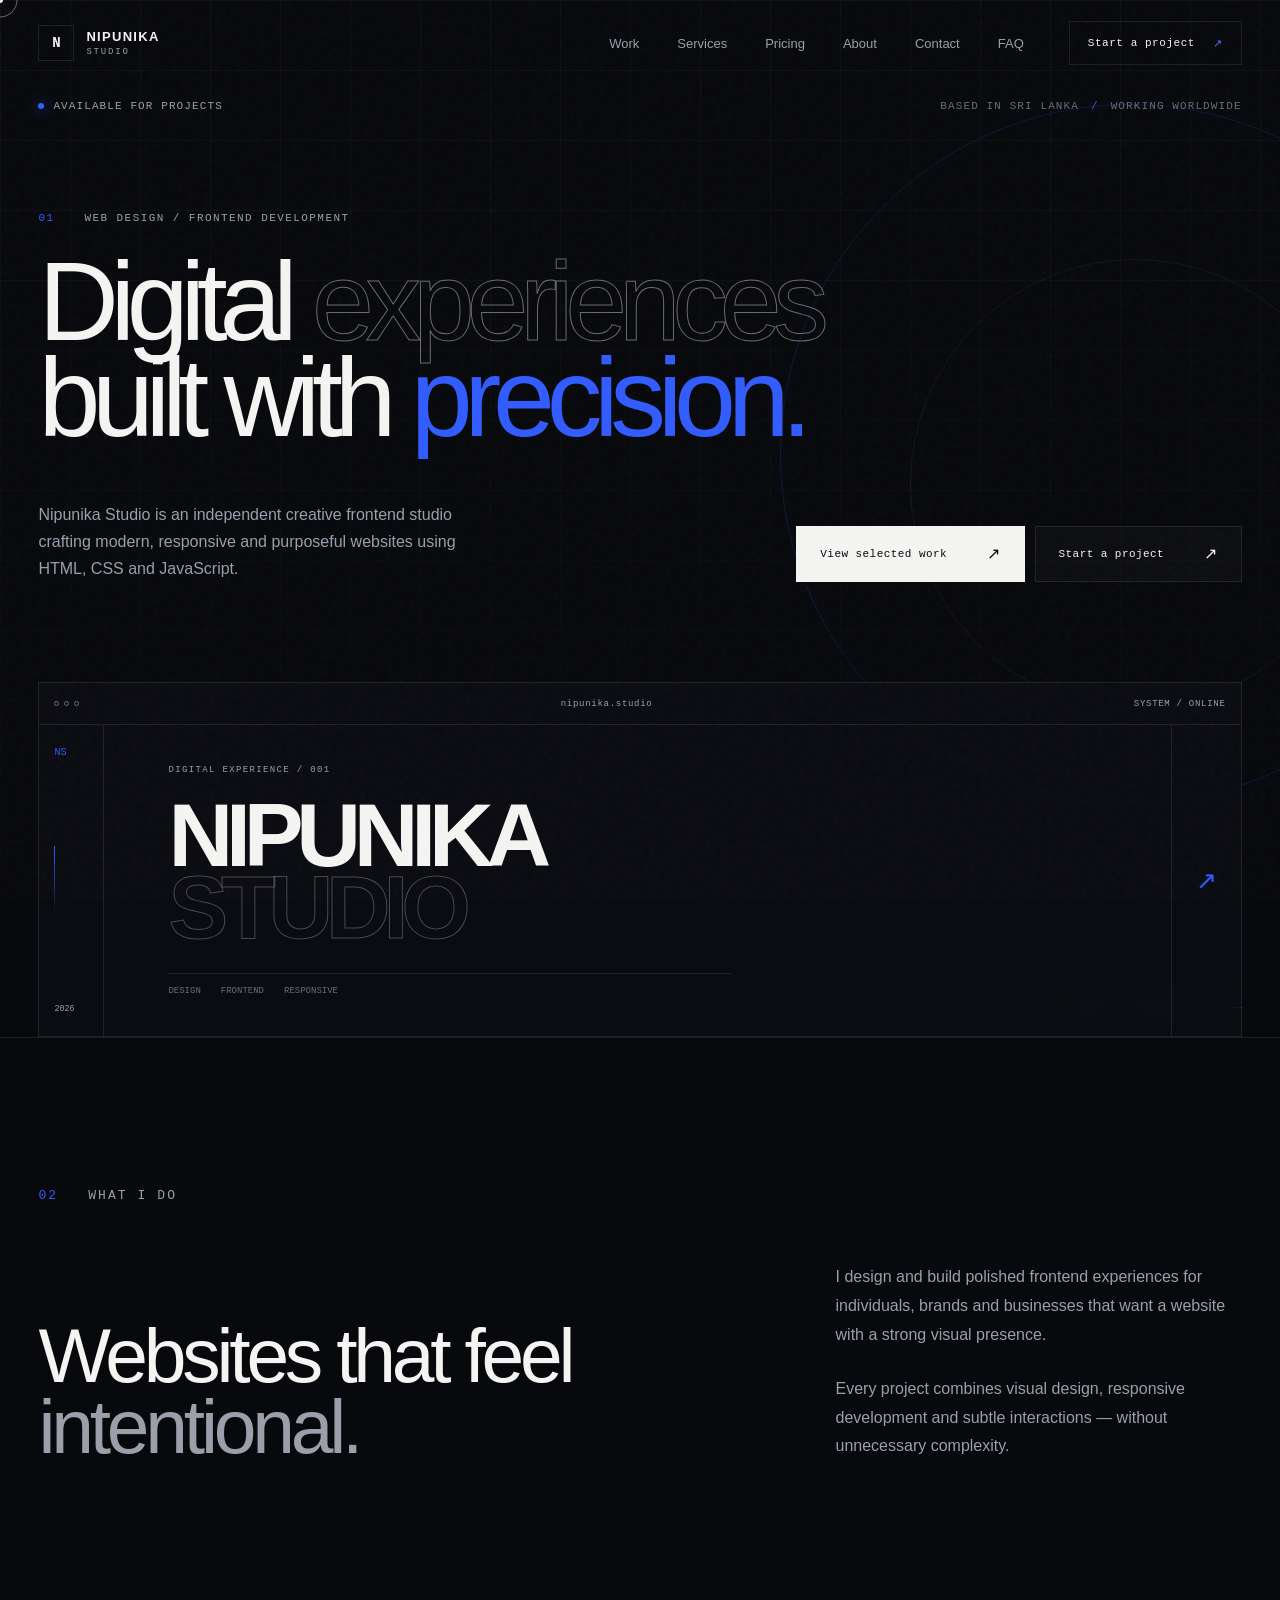
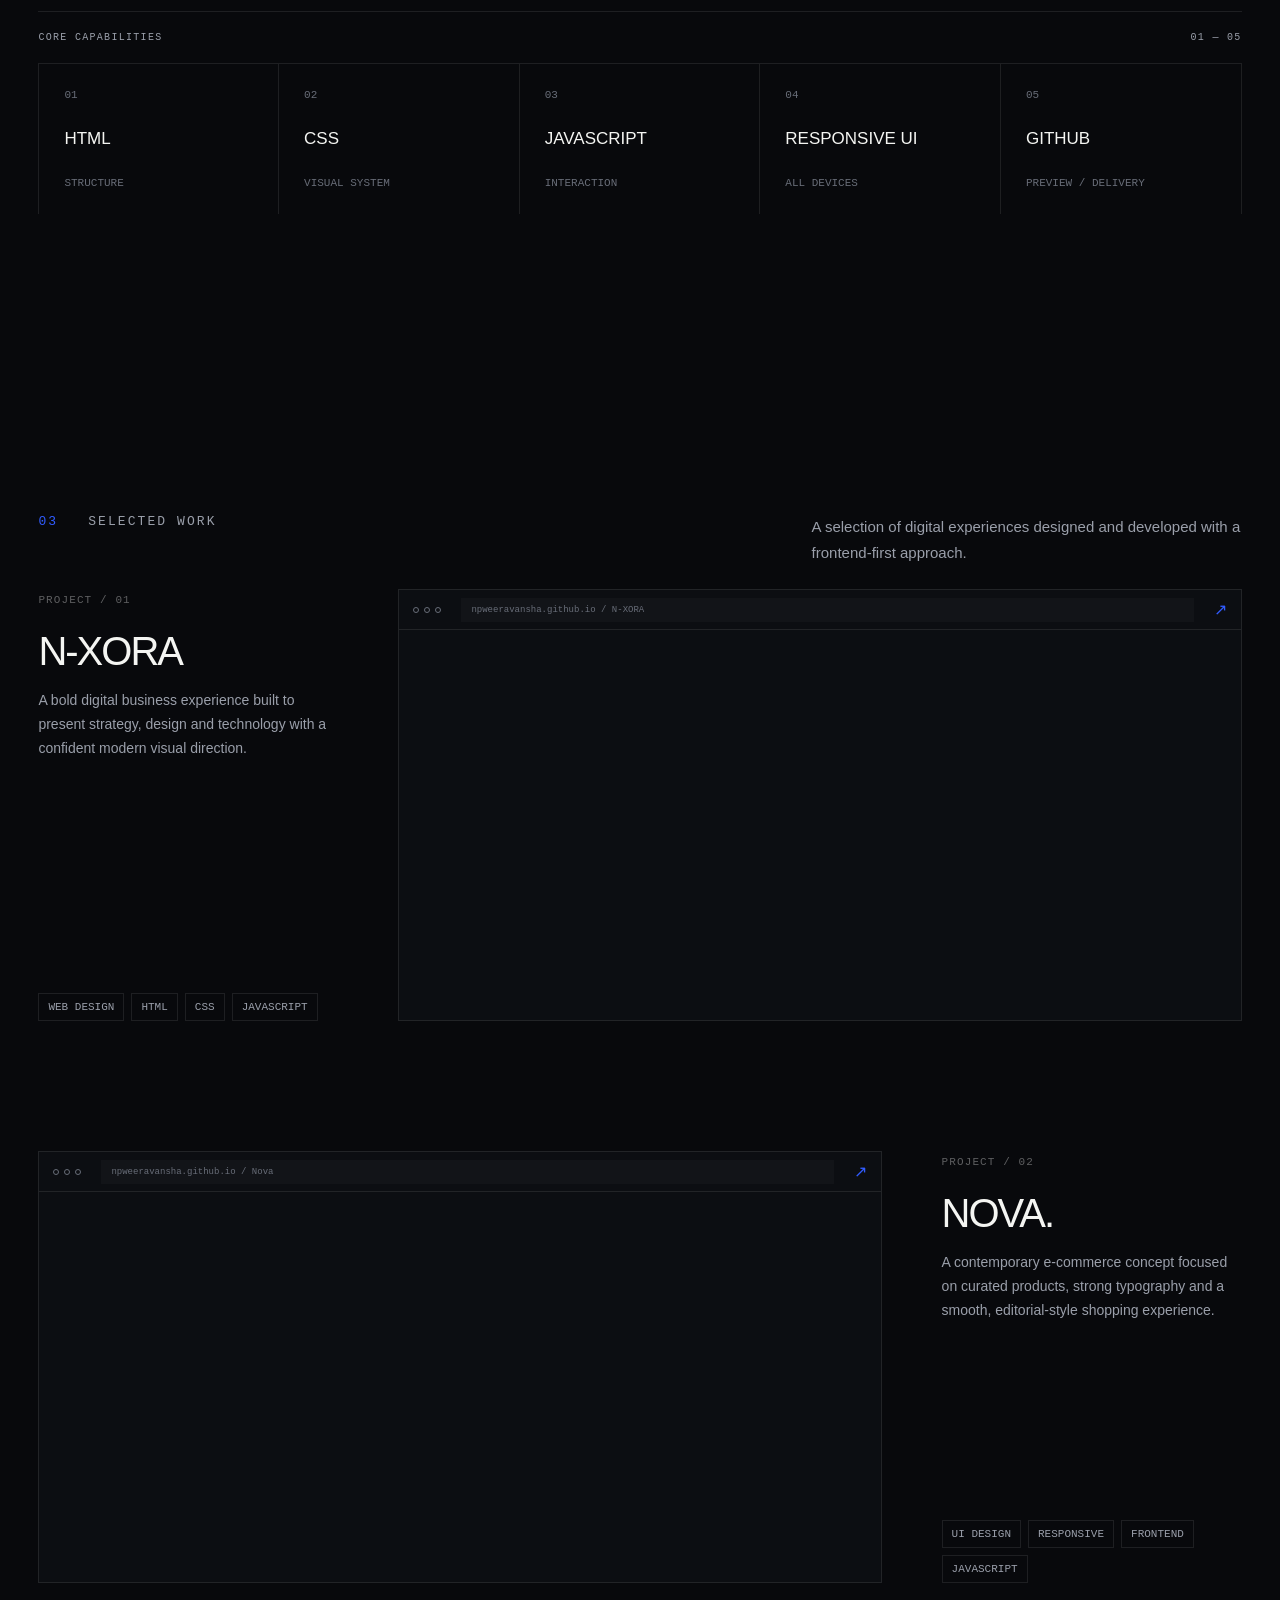
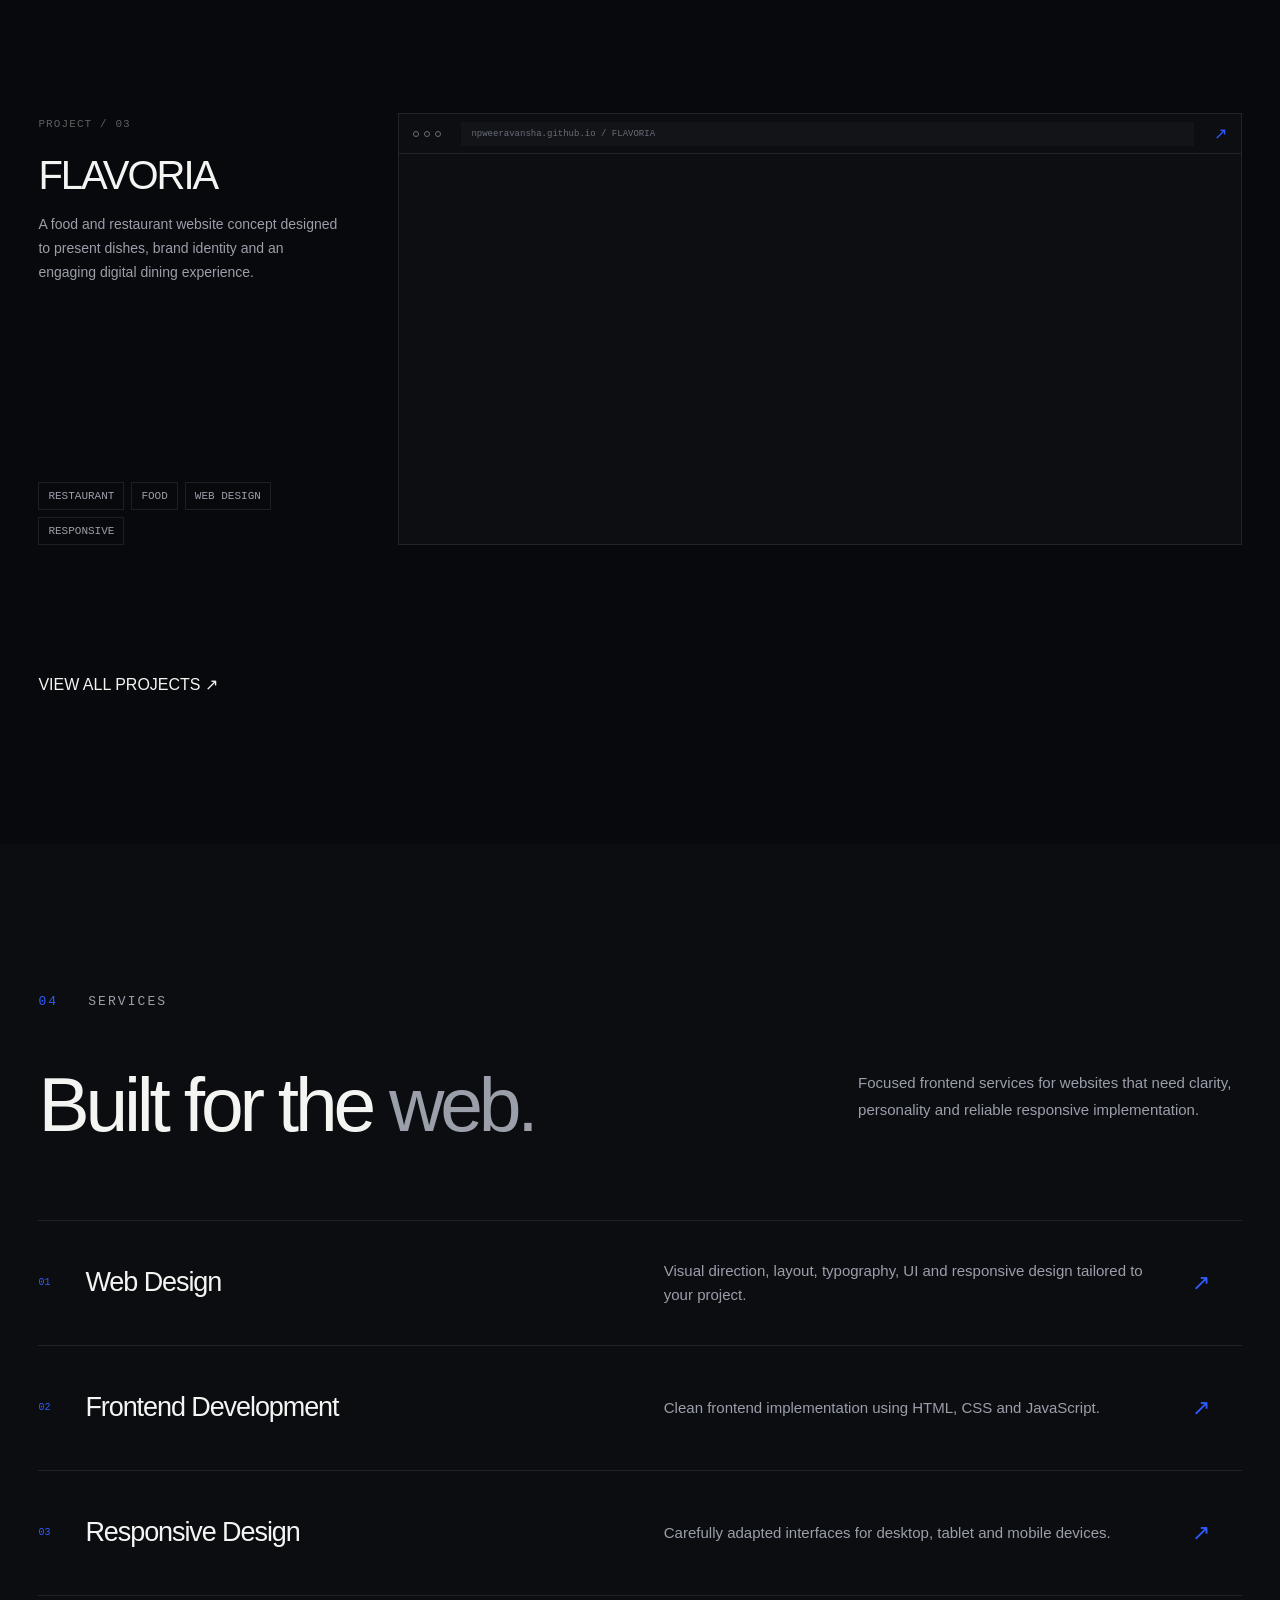
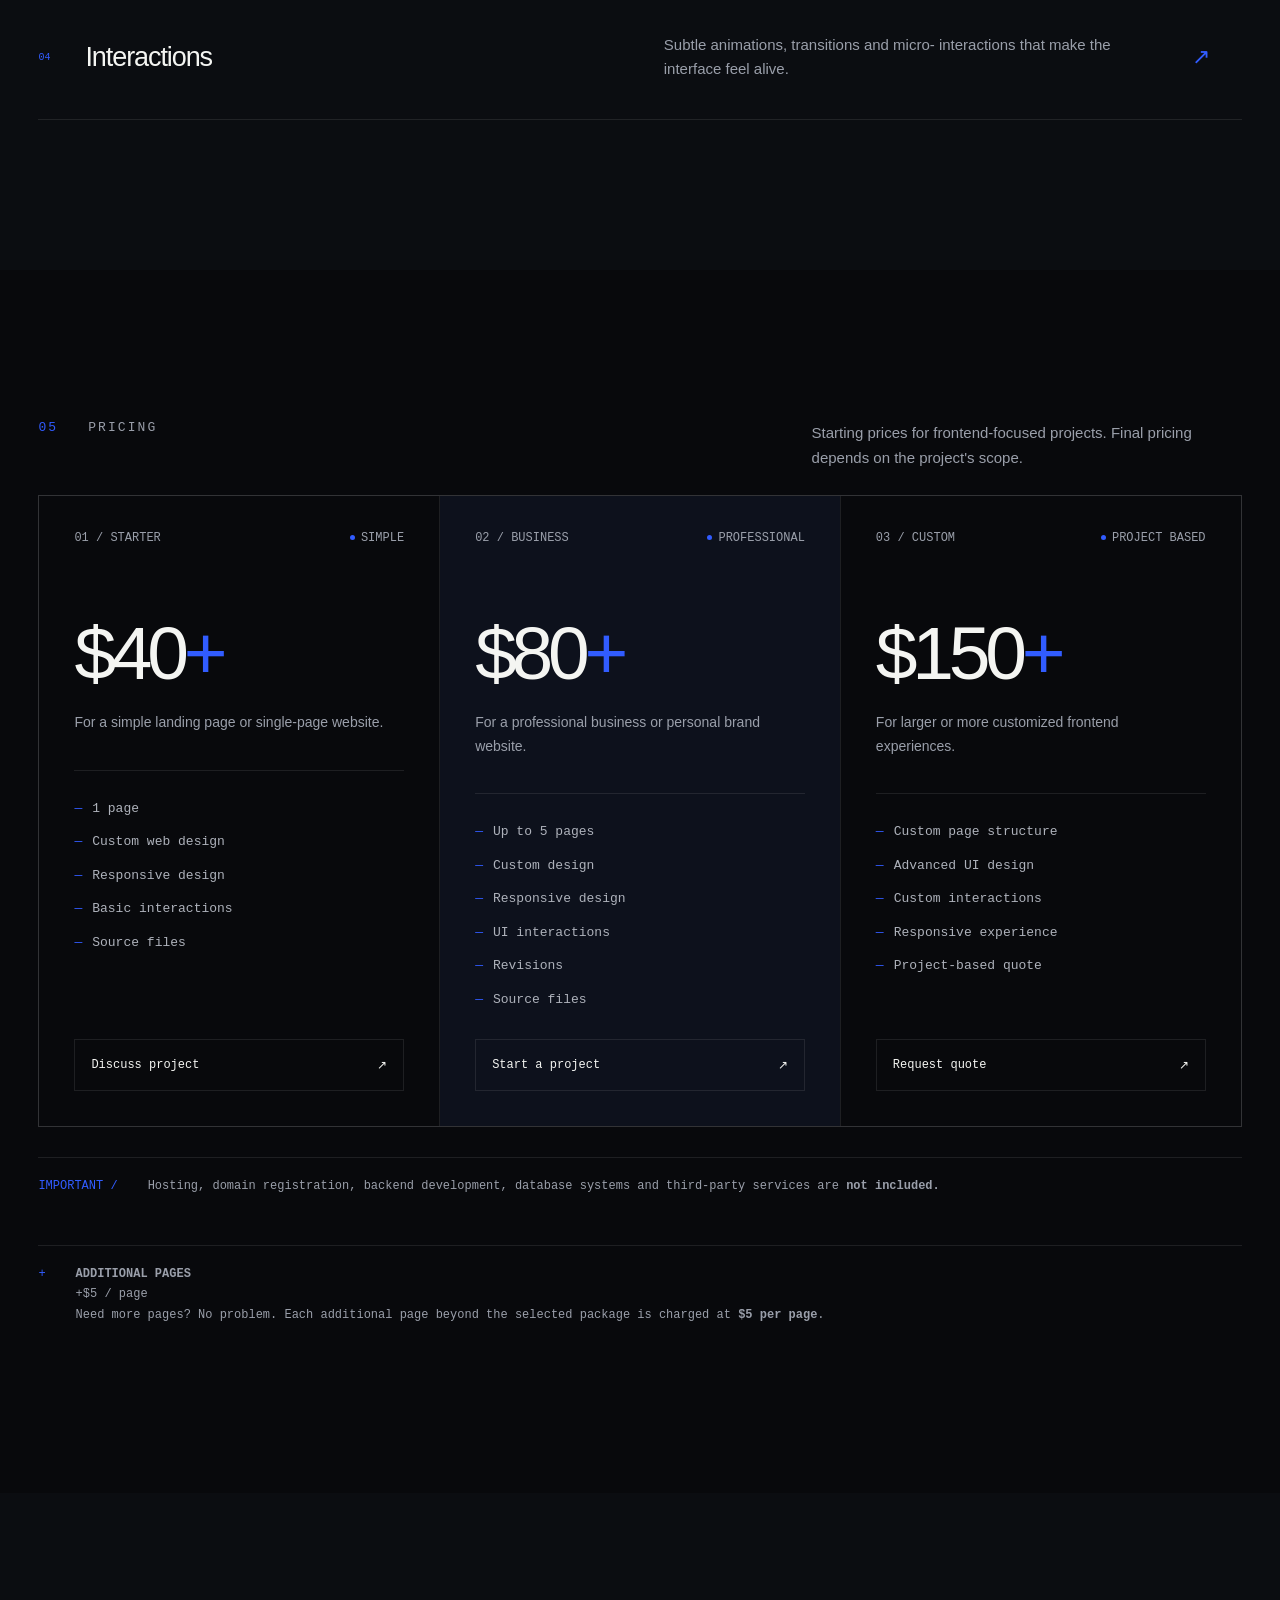
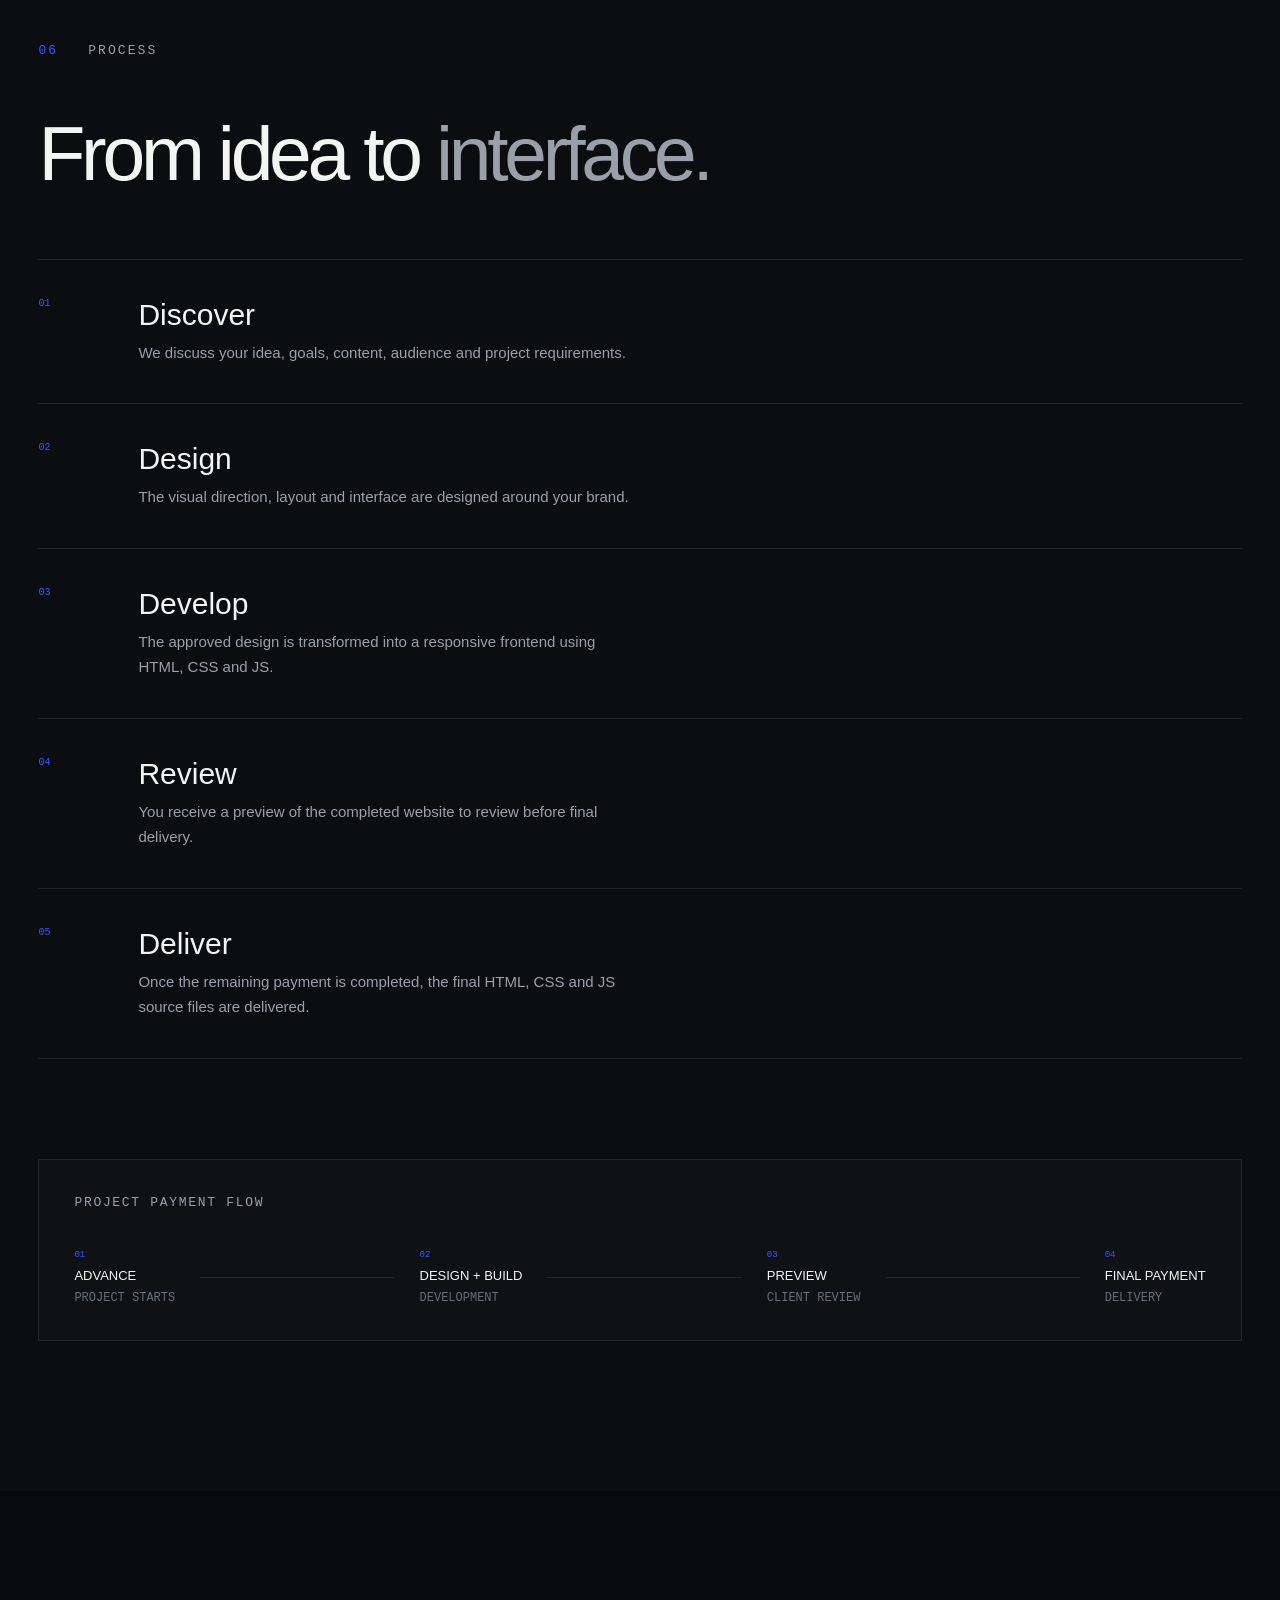
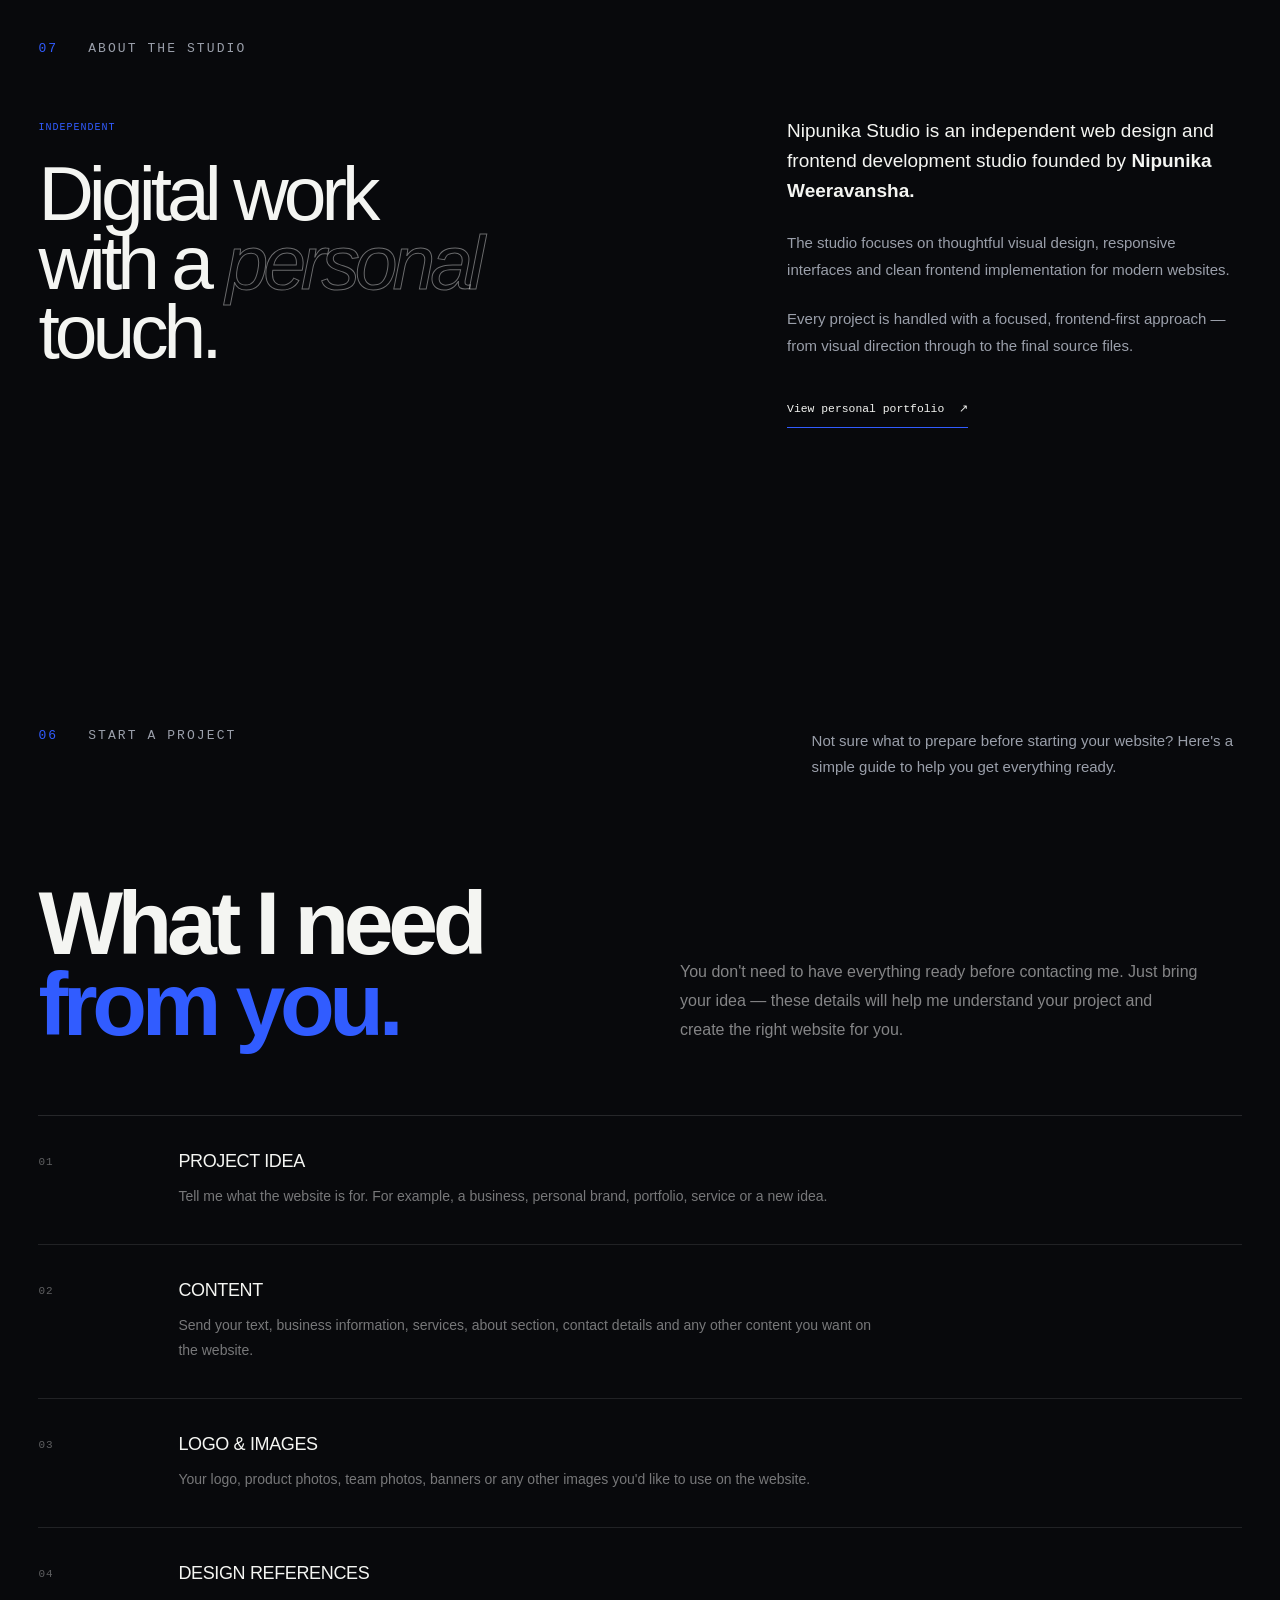
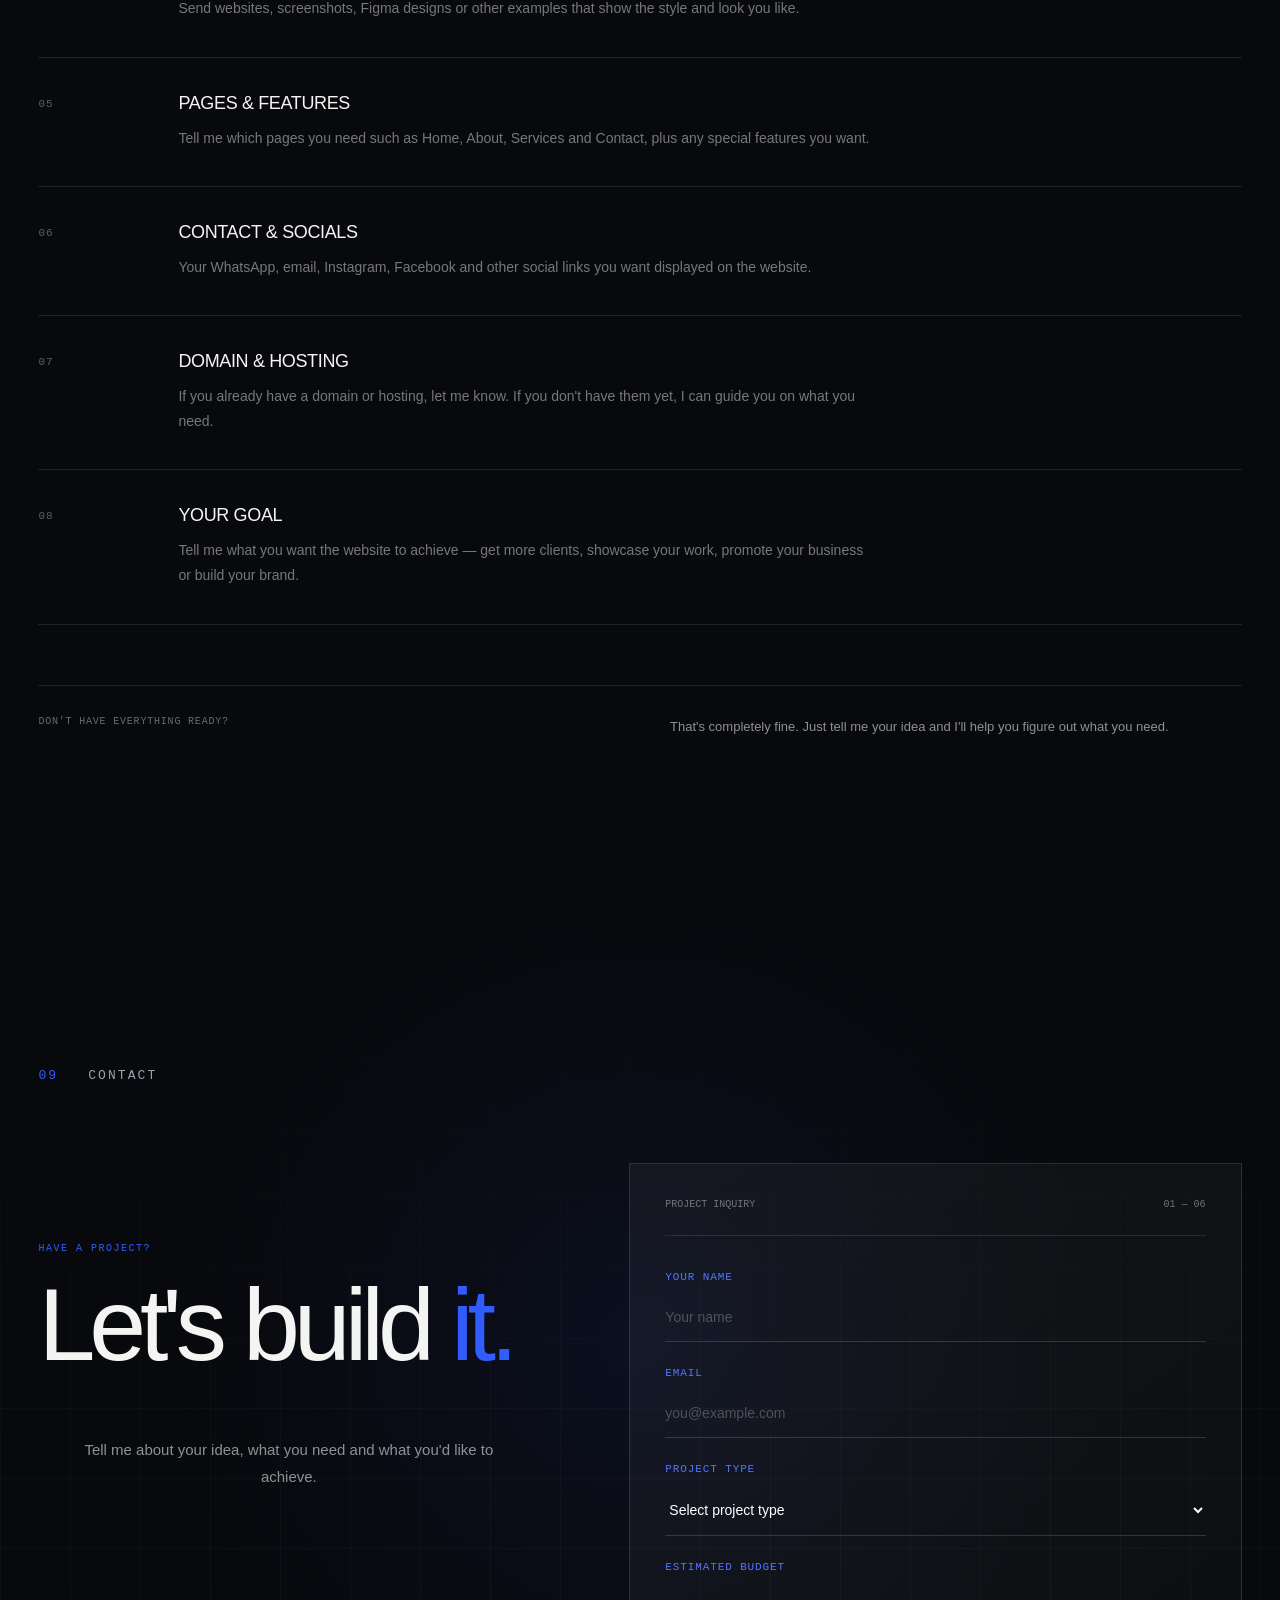
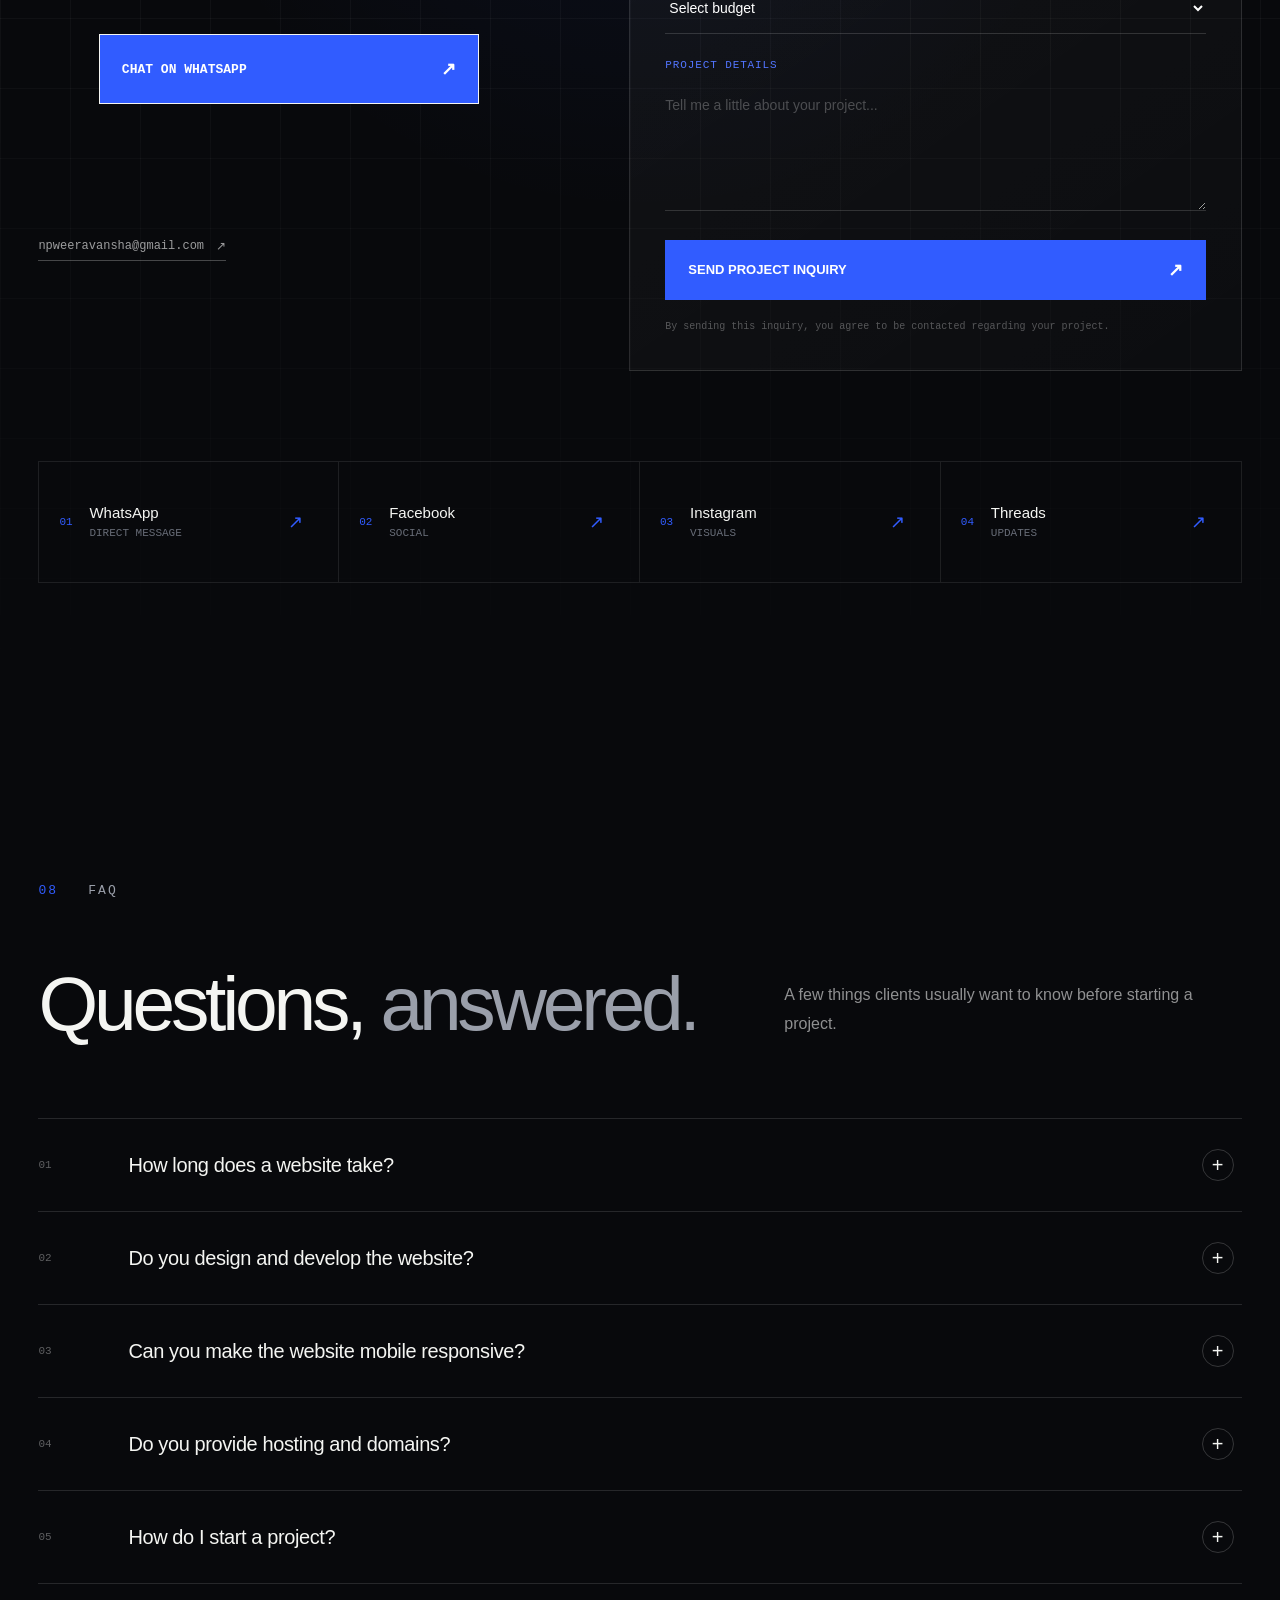
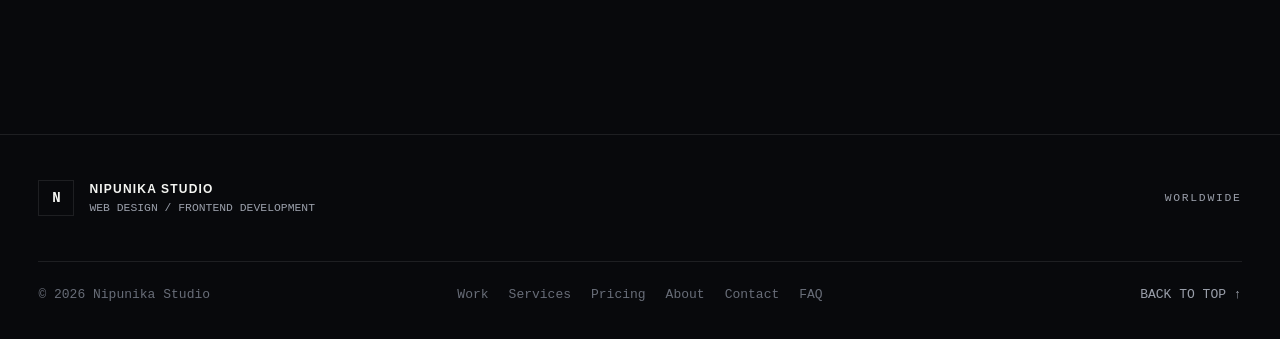
==== commit 3db8a6c3: "Update index.html" ====
--- a/index.html
+++ b/index.html
@@ -6,9 +6,11 @@
 
     <!-- Primary SEO -->
     <title>Nipunika Weeravansha — Web Designer & Frontend Developer</title>
-
-    <meta name="description" content="Nipunika Weeravansha is a Sri Lankan web designer and frontend developer creating modern, responsive and purposeful websites.">
-    <meta name="keywords" content="Nipunika Weeravansha, Nipunika, web designer Sri Lanka, frontend developer Sri Lanka, web developer Sri Lanka, website designer, frontend development, web design portfolio">
+    <meta name="google-site-verification" content="SoLSp-naHzI0ZuiGSg0aDbTzo4lrwo9VHKtTko4lv-o" />
+    <meta name="description"
+        content="Nipunika Weeravansha is a Sri Lankan web designer and frontend developer creating modern, responsive and purposeful websites.">
+    <meta name="keywords"
+        content="Nipunika Weeravansha, Nipunika, web designer Sri Lanka, frontend developer Sri Lanka, web developer Sri Lanka, website designer, frontend development, web design portfolio">
     <meta name="author" content="Nipunika Weeravansha">
     <meta name="robots" content="index, follow">
     <meta name="googlebot" content="index, follow">
@@ -17,7 +19,7 @@
     <meta name="theme-color" content="#08090c">
 
     <!-- Canonical URL -->
-    <link rel="canonical" href="https://npweeravansha.github.io/Nipunika-Weeravansha/">
+    <link rel="canonical" href="https://npweeravansha.github.io/Nipunika-Studio/">
 
     <!-- Favicon -->
     <link rel="icon" type="image/png" href="assets/favicon.jpg">
@@ -26,8 +28,9 @@
     <!-- Open Graph / Facebook / WhatsApp -->
     <meta property="og:type" content="website">
     <meta property="og:title" content="Nipunika Weeravansha — Web Designer & Frontend Developer">
-    <meta property="og:description" content="Portfolio of Nipunika Weeravansha, a Sri Lankan web designer and frontend developer.">
-    <meta property="og:url" content="https://npweeravansha.github.io/Nipunika-Weeravansha/">
+    <meta property="og:description"
+        content="Portfolio of Nipunika Weeravansha, a Sri Lankan web designer and frontend developer.">
+    <meta property="og:url" content="https://npweeravansha.github.io/Nipunika-Studio/">
     <meta property="og:site_name" content="Nipunika Weeravansha">
     <meta property="og:image" content="https://npweeravansha.github.io/Nipunika-Weeravansha/assets/og-image.jpg">
     <meta property="og:image:alt" content="Nipunika Weeravansha — Web Designer & Frontend Developer">
@@ -35,7 +38,8 @@
     <!-- Twitter / X -->
     <meta name="twitter:card" content="summary_large_image">
     <meta name="twitter:title" content="Nipunika Weeravansha — Web Designer & Frontend Developer">
-    <meta name="twitter:description" content="Portfolio of Nipunika Weeravansha, a Sri Lankan web designer and frontend developer.">
+    <meta name="twitter:description"
+        content="Portfolio of Nipunika Weeravansha, a Sri Lankan web designer and frontend developer.">
     <meta name="twitter:image" content="https://npweeravansha.github.io/Nipunika-Weeravansha/assets/og-image.jpg">
 
     <!-- Fonts -->
@@ -51,7 +55,7 @@
         "@context": "https://schema.org",
         "@type": "Person",
         "name": "Nipunika Weeravansha",
-        "url": "https://npweeravansha.github.io/Nipunika-Weeravansha/",
+        "url": "https://npweeravansha.github.io/Nipunika-Studio/",
         "jobTitle": "Web Designer & Frontend Developer",
         "description": "Nipunika Weeravansha is a Sri Lankan web designer and frontend developer creating modern, responsive and purposeful websites.",
         "knowsAbout": [
@@ -532,35 +536,37 @@
 
 
                 <!-- PROJECT 03 -->
-
-                <article class="project reveal">
+             <article class="project reveal">
 
                     <div class="project-info">
 
                         <div>
                             <span class="project-number">PROJECT / 03</span>
 
-                            <h3>LankaCV</h3>
-
-                            <p>
-                                A practical CV builder designed for Sri Lankan job
-                                seekers, combining simple form-based creation,
-                                professional templates and PDF-ready output.
+                            <h3>FLAVORIA</h3>
+
+                            <p>
+                                A food and restaurant website concept
+                        designed to present dishes, brand identity
+                        and an engaging digital dining experience.
                             </p>
                         </div>
 
                         <div class="project-tags">
-                            <span>WEB APP</span>
-                            <span>UI</span>
-                            <span>JAVASCRIPT</span>
-                            <span>RESPONSIVE</span>
-                        </div>
-
-                    </div>
-
-
-                    <a class="browser project-link" href="https://npweeravansha.github.io/LankaCV/" target="_blank"
-                        rel="noopener" aria-label="Open LankaCV live website">
+                            <span>RESTAURANT</span>
+
+                        <span>FOOD</span>
+
+                        <span>WEB DESIGN</span>
+
+                        <span>RESPONSIVE</span>
+                        </div>
+
+                    </div>
+
+
+                    <a class="browser project-link" href="https://npweeravansha.github.io/FLAVORIA/" target="_blank"
+                        rel="noopener" aria-label="Open FLAVORIA live website">
 
                         <div class="browser-top">
 
@@ -571,7 +577,7 @@
                             </div>
 
                             <div class="browser-address">
-                                npweeravansha.github.io / LankaCV
+                                npweeravansha.github.io / FLAVORIA
                             </div>
 
                             <span class="browser-arrow">↗</span>
@@ -579,7 +585,7 @@
                         </div>
 
                         <div class="browser-content project-preview project-three">
-                            <iframe src="https://npweeravansha.github.io/LankaCV/" title="LankaCV live preview"
+                            <iframe src="https://npweeravansha.github.io/FLAVORIA/" title="FLAVORIA live preview"
                                 loading="lazy" tabindex="-1" aria-hidden="true"></iframe>
                         </div>
 
@@ -587,6 +593,14 @@
 
                 </article>
 
+
+                <!-- VIEW ALL PROJECTS -->
+                <div class="view-projects reveal">
+                    <a href="projects.html" class="view-projects-btn magnetic">
+                        <span>VIEW ALL PROJECTS</span>
+                        <span class="arrow">↗</span>
+                    </a>
+                </div>
             </div>
 
         </section>
@@ -1784,4 +1798,4 @@
 
 </body>
 
-</html>+</html>
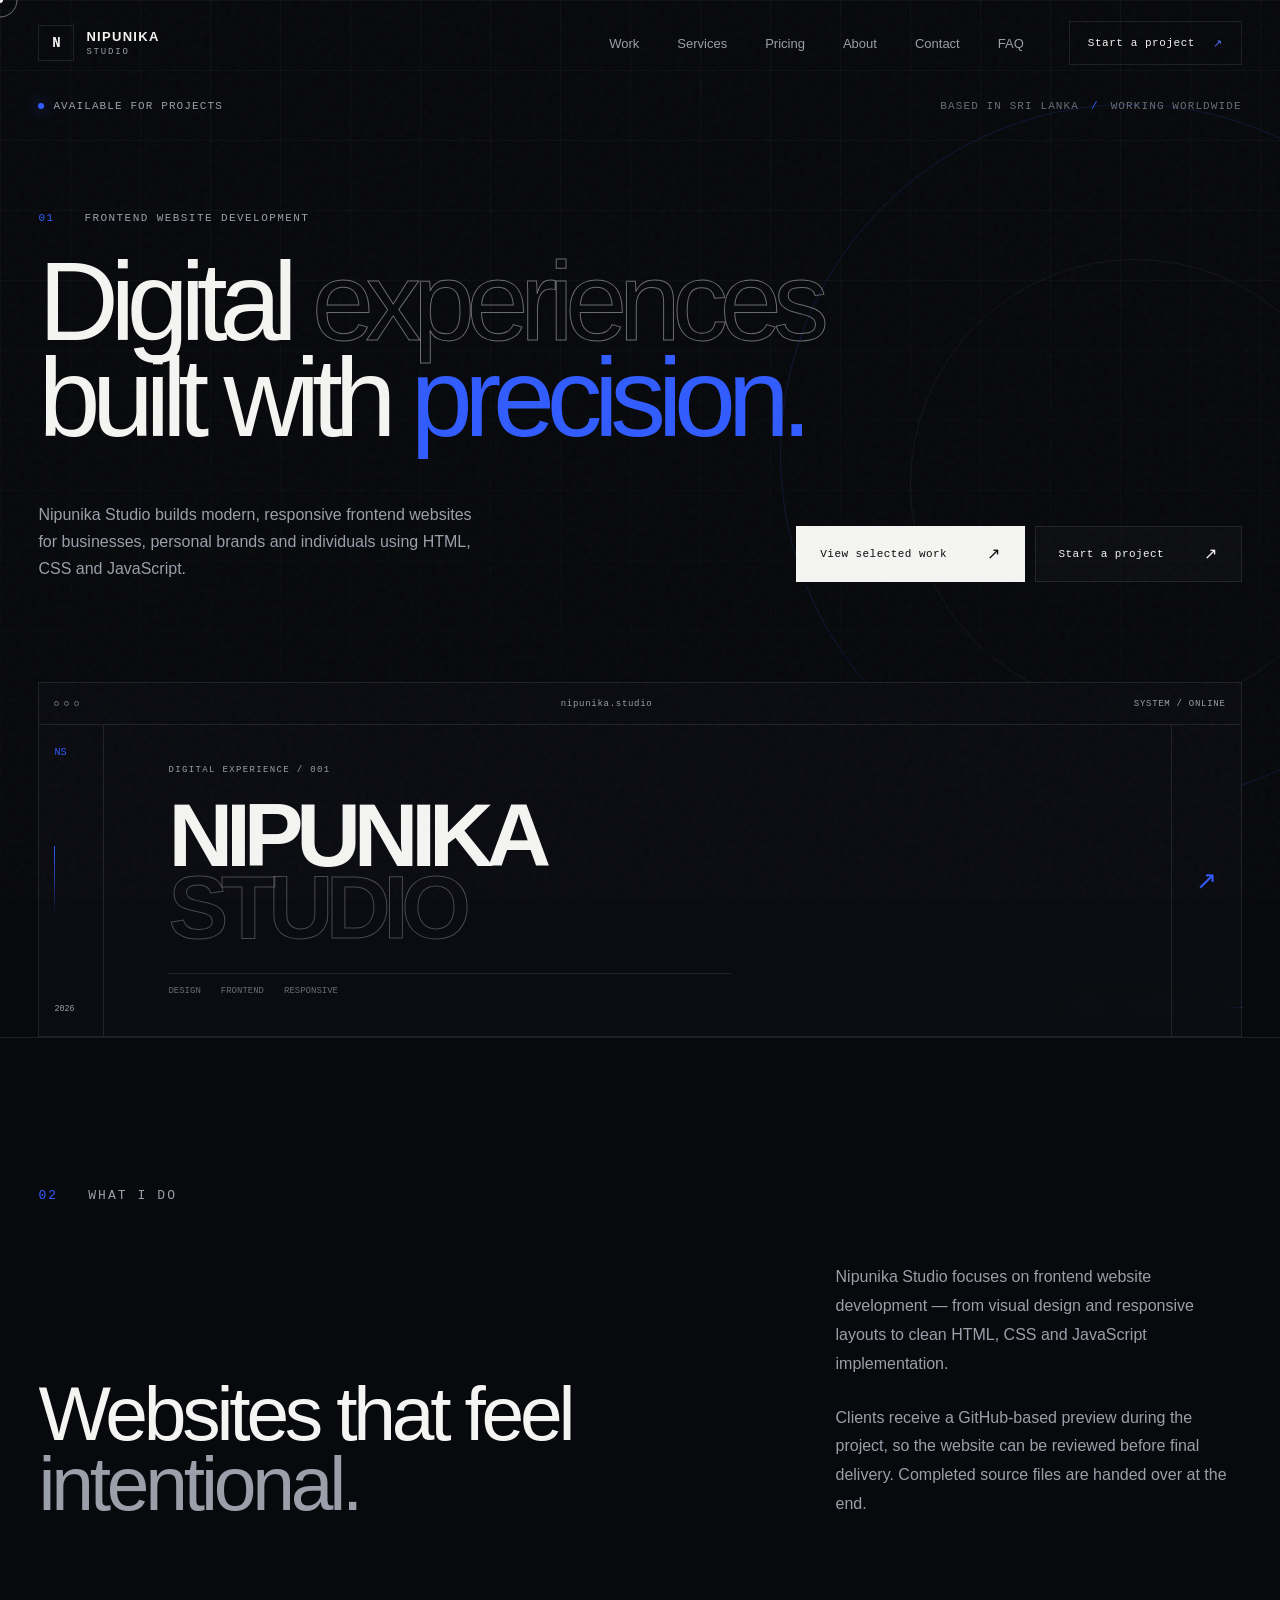
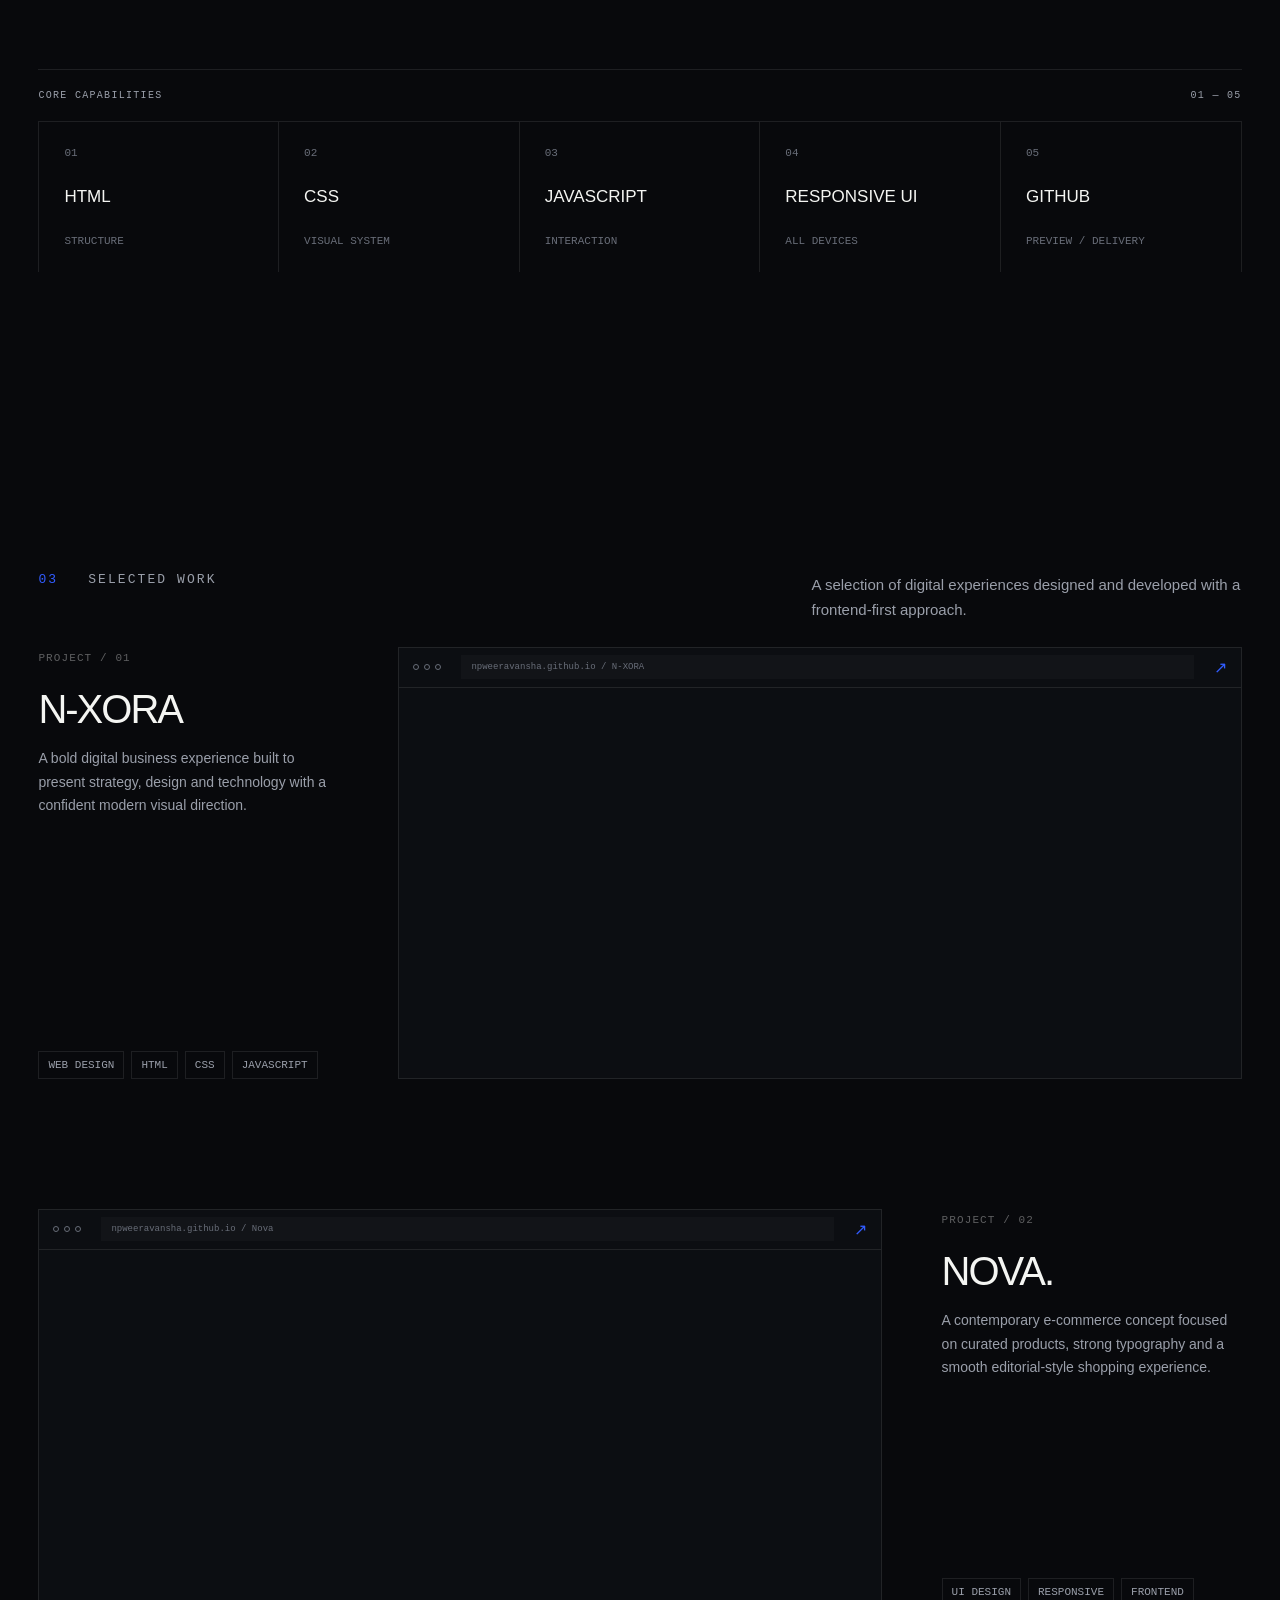
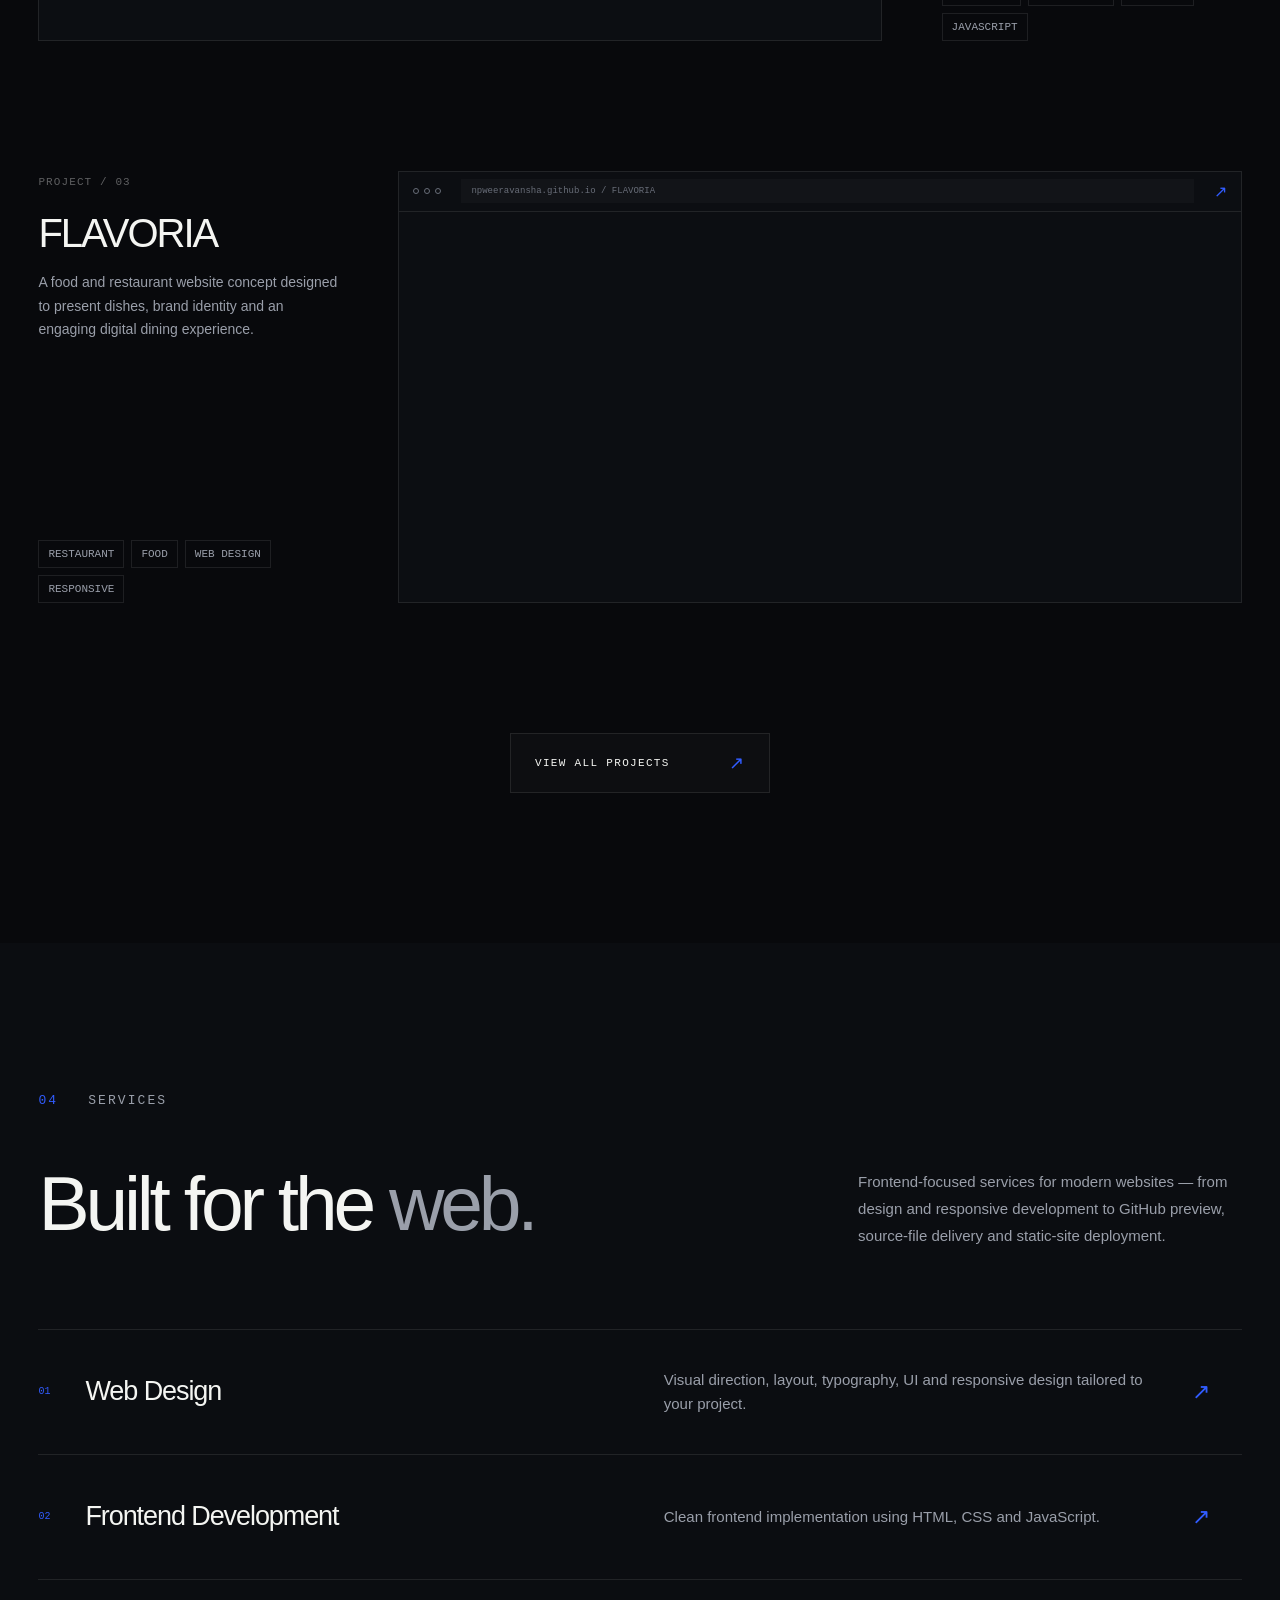
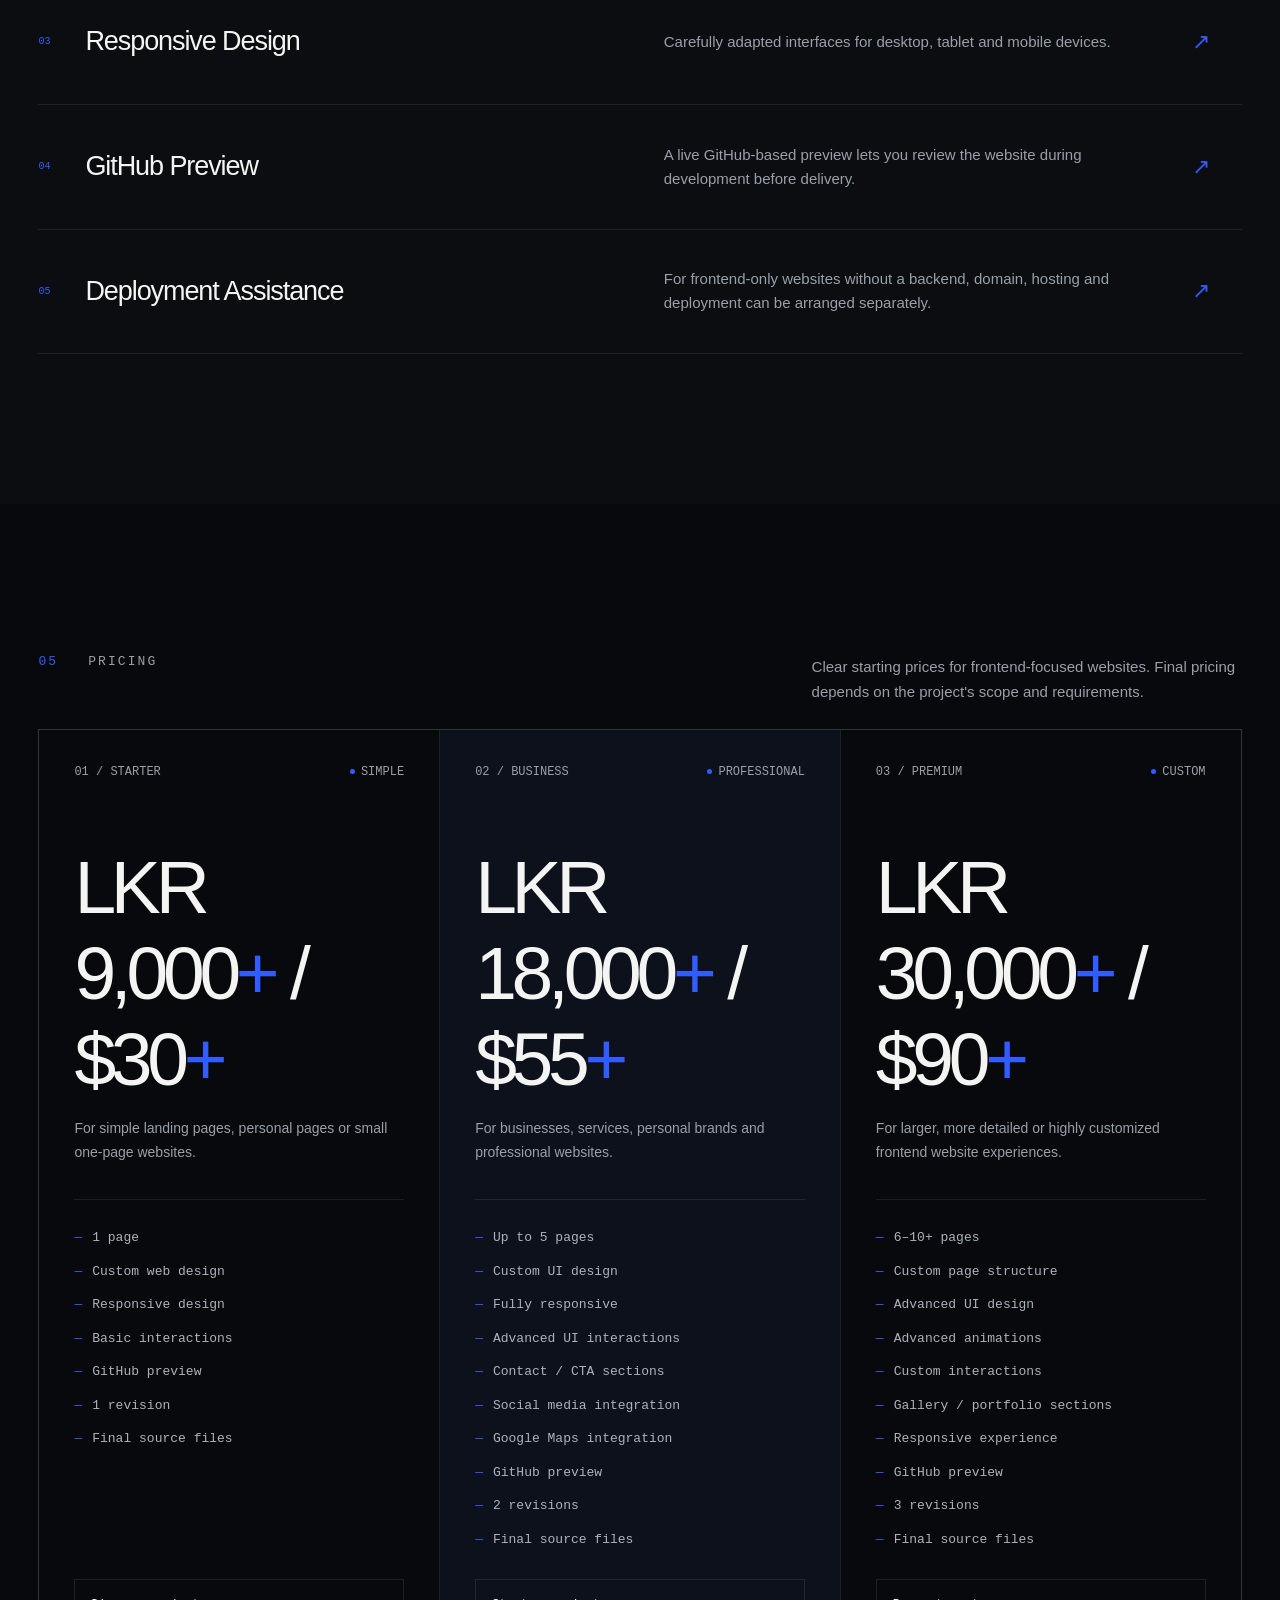
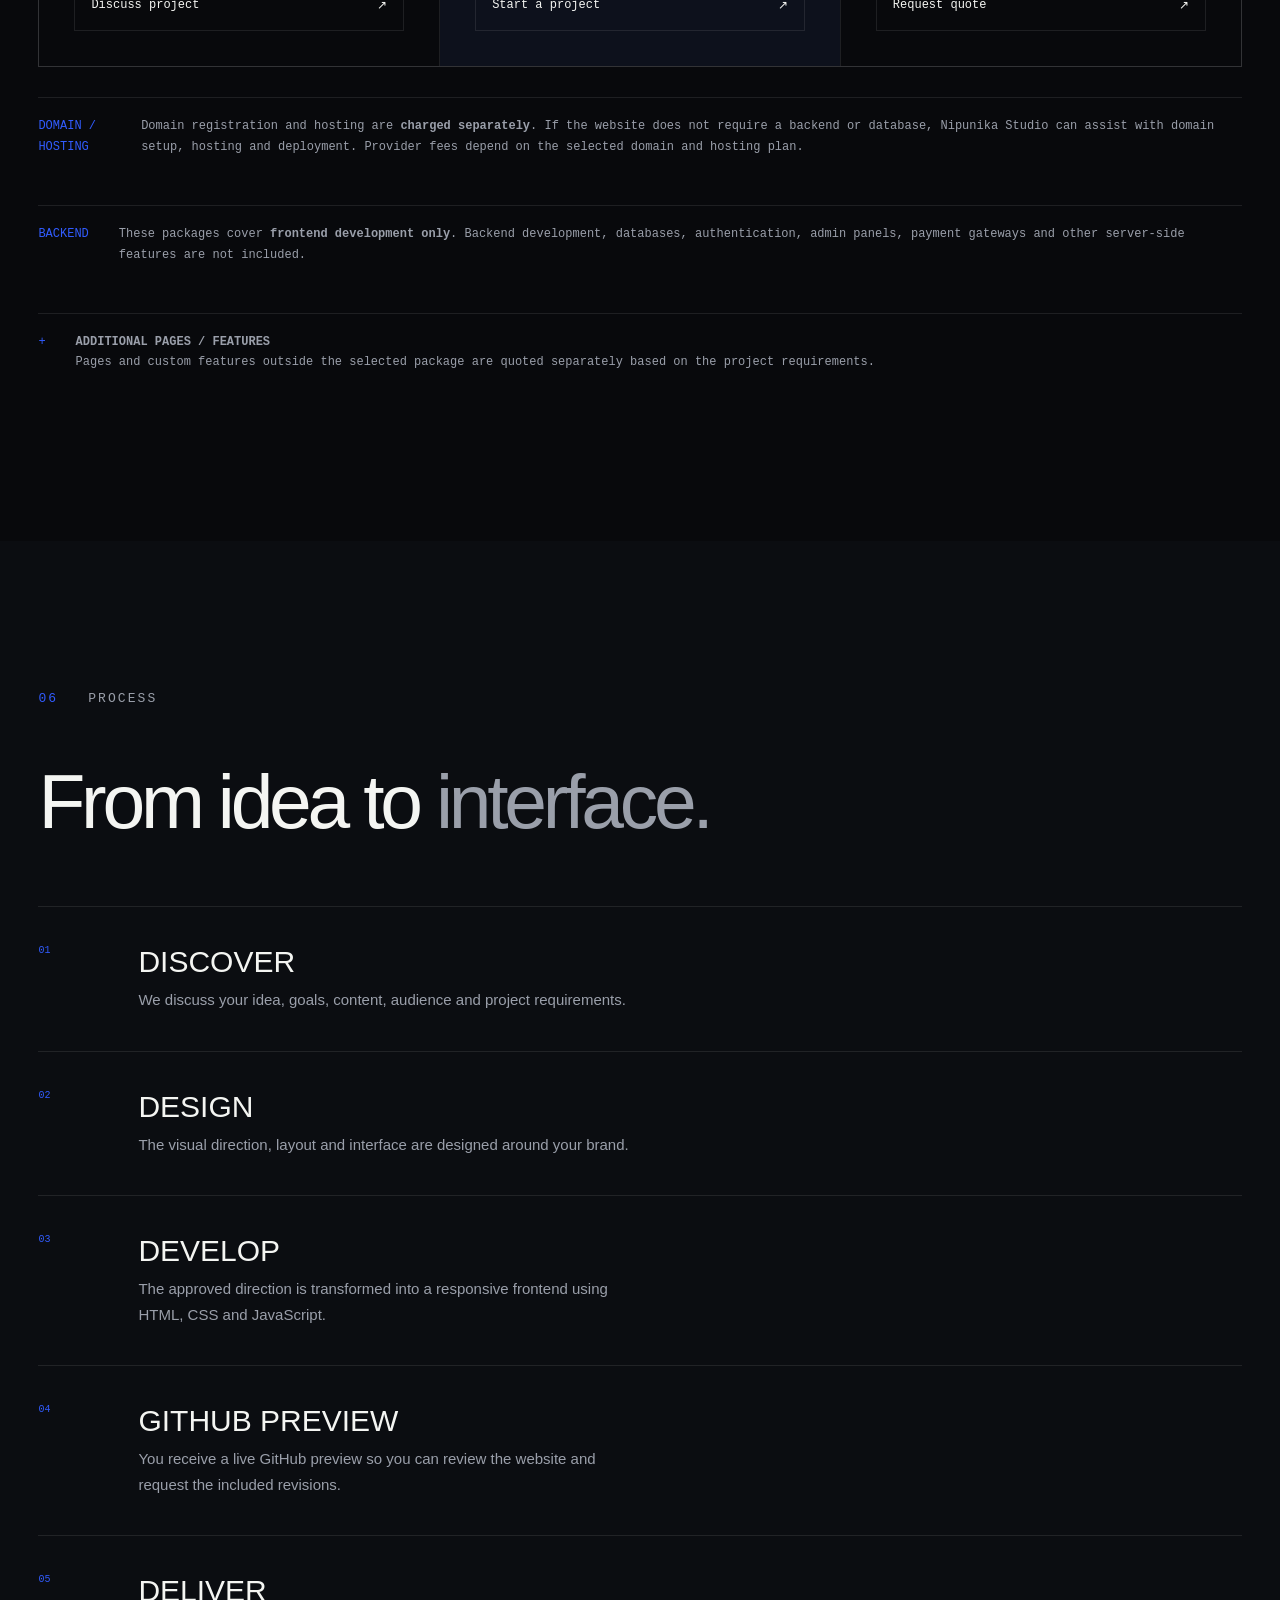
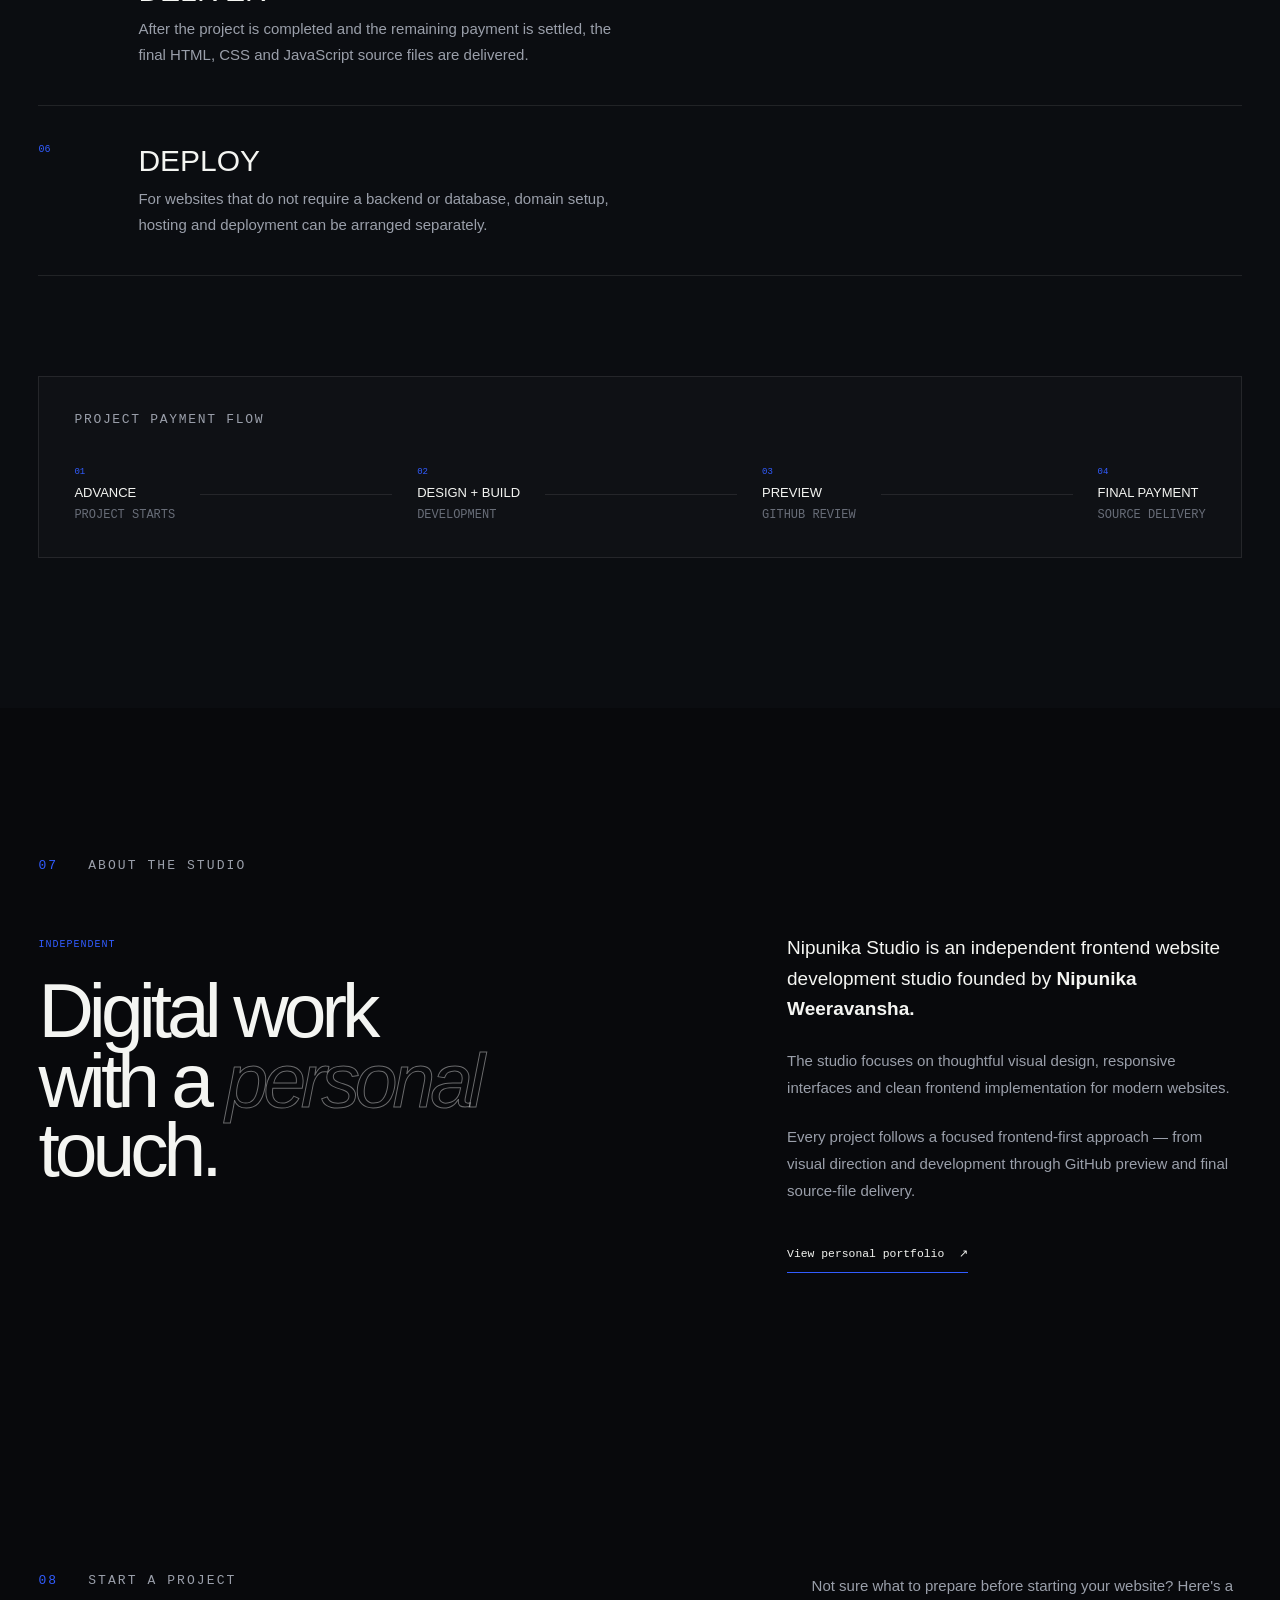
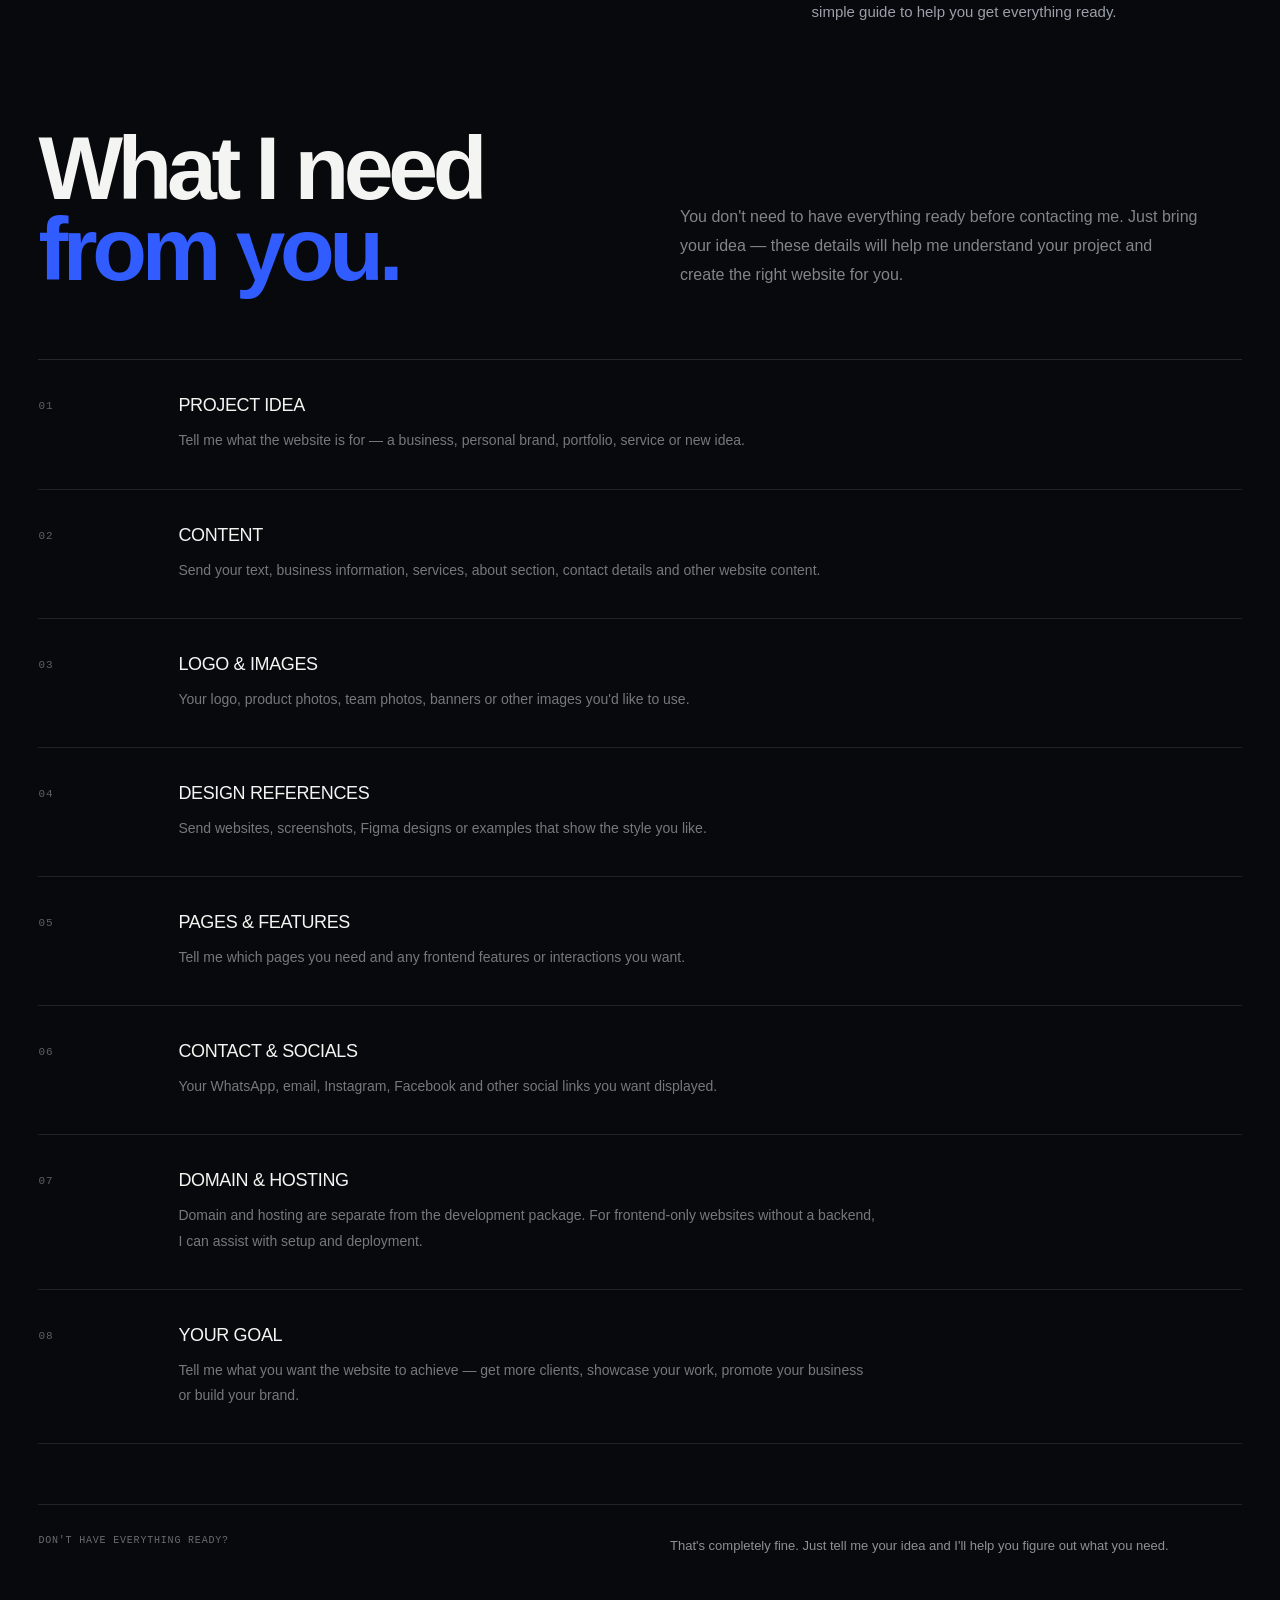
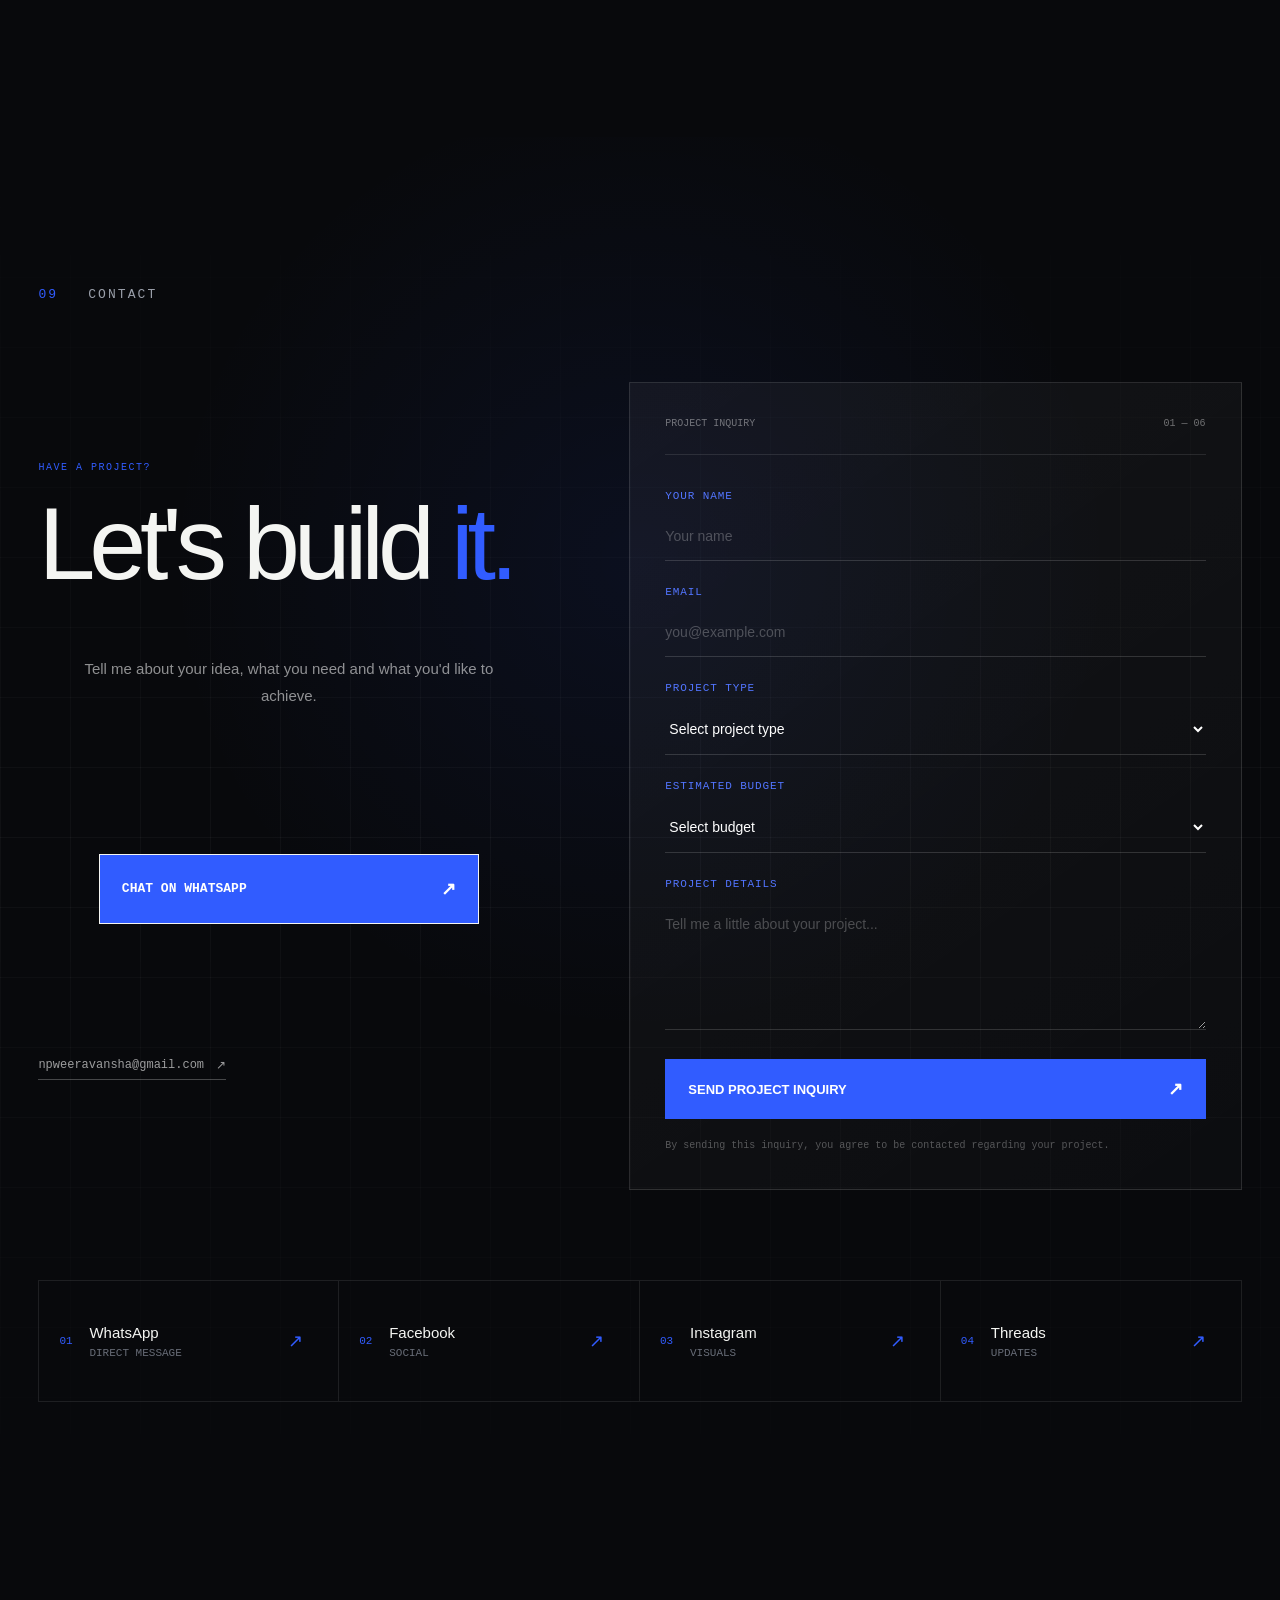
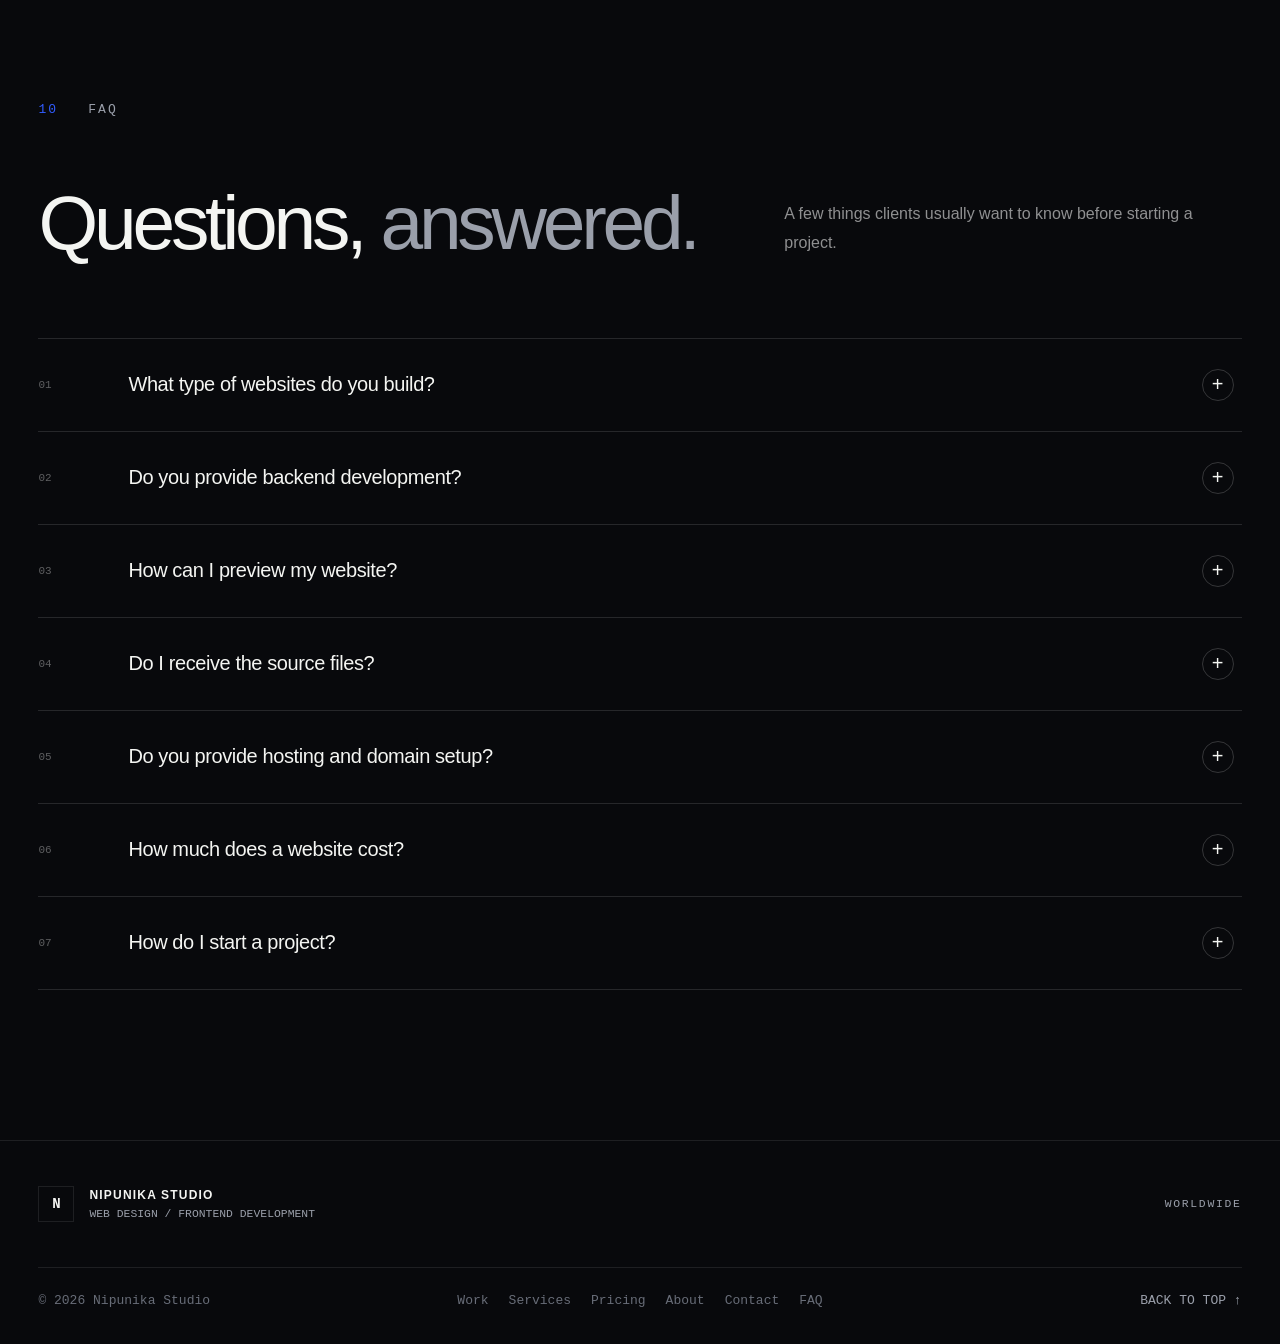
==== commit 818ed697: "Update index.html" ====
--- a/index.html
+++ b/index.html
@@ -79,35 +79,18 @@
 
 <body>
 
-    <!-- Cursor -->
     <div class="cursor"></div>
     <div class="cursor-follower"></div>
-
-    <!-- Noise -->
     <div class="noise"></div>
 
-    <!-- ================= NAVBAR ================= -->
-
     <header class="navbar">
-
         <div class="nav-inner">
-
             <a href="#home" class="brand">
-
-                <!-- LOGO AREA -->
-                <div class="brand-mark">
-                    <span>N</span>
-                </div>
-
-                <div class="brand-text">
-                    <strong>NIPUNIKA</strong>
-                    <small>STUDIO</small>
-                </div>
-
+                <div class="brand-mark"><span>N</span></div>
+                <div class="brand-text"><strong>NIPUNIKA</strong><small>STUDIO</small></div>
             </a>
 
             <nav class="desktop-nav">
-
                 <a href="#work">Work</a>
                 <a href="#services">Services</a>
                 <a href="#pricing">Pricing</a>
@@ -116,1684 +99,796 @@
                 <a href="#faq">FAQ</a>
             </nav>
 
-            <a href="#contact" class="nav-cta">
-                Start a project
-                <span>↗</span>
-            </a>
+            <a href="#contact" class="nav-cta">Start a project <span>↗</span></a>
 
             <button class="menu-btn" aria-label="Open menu">
-                <span></span>
-                <span></span>
+                <span></span><span></span>
             </button>
-
         </div>
-
     </header>
 
-    <!-- ================= MOBILE MENU ================= -->
-
     <div class="mobile-menu">
-
         <div class="mobile-menu-links">
-
             <a href="#work">Work <span>01</span></a>
             <a href="#services">Services <span>02</span></a>
             <a href="#pricing">Pricing <span>03</span></a>
             <a href="#about">About <span>04</span></a>
             <a href="#contact">Contact <span>05</span></a>
-            <a href="#faq">FAQ <span>05</span></a>
-
+            <a href="#faq">FAQ <span>06</span></a>
         </div>
-
         <div class="mobile-menu-footer">
-            <span>WEB DESIGN / FRONTEND</span>
+            <span>FRONTEND DEVELOPMENT</span>
             <span>WORLDWIDE</span>
         </div>
-
     </div>
 
-
     <main>
 
-        <!-- ================= HERO ================= -->
-
         <section class="hero" id="home">
-
             <div class="hero-grid"></div>
-
             <div class="hero-orbit orbit-one"></div>
             <div class="hero-orbit orbit-two"></div>
 
             <div class="container hero-container">
 
                 <div class="hero-top reveal">
-
-                    <div class="eyebrow">
-                        <span class="status-dot"></span>
-                        AVAILABLE FOR PROJECTS
-                    </div>
-
+                    <div class="eyebrow"><span class="status-dot"></span>AVAILABLE FOR PROJECTS</div>
                     <div class="hero-location">
-                        <span>BASED IN SRI LANKA</span>
-                        <span class="slash">/</span>
-                        <span>WORKING WORLDWIDE</span>
-                    </div>
-
-                </div>
-
+                        <span>BASED IN SRI LANKA</span><span class="slash">/</span><span>WORKING WORLDWIDE</span>
+                    </div>
+                </div>
 
                 <div class="hero-content">
-
                     <div class="hero-label reveal">
-                        <span>01</span>
-                        <span>WEB DESIGN / FRONTEND DEVELOPMENT</span>
-                    </div>
-
+                        <span>01</span><span>FRONTEND WEBSITE DEVELOPMENT</span>
+                    </div>
 
                     <h1 class="hero-title reveal">
-
-                        Digital
-                        <span class="outline-text">experiences</span>
-
-                        <br>
-
-                        built with
-                        <span class="blue-text">precision.</span>
-
+                        Digital <span class="outline-text">experiences</span>
+                        <br>built with <span class="blue-text">precision.</span>
                     </h1>
 
-
                     <div class="hero-bottom reveal">
-
                         <p class="hero-description">
-                            Nipunika Studio is an independent creative frontend
-                            studio crafting modern, responsive and purposeful
-                            websites using HTML, CSS and JavaScript.
+                            Nipunika Studio builds modern, responsive frontend websites for
+                            businesses, personal brands and individuals using HTML, CSS and JavaScript.
                         </p>
 
-
                         <div class="hero-actions">
-
-                            <a href="#work" class="btn btn-primary magnetic">
-                                <span>View selected work</span>
-                                <span class="arrow">↗</span>
-                            </a>
-
-                            <a href="#contact" class="btn btn-secondary magnetic">
-                                <span>Start a project</span>
-                                <span class="arrow">↗</span>
-                            </a>
-
-                        </div>
-
-                    </div>
-
-                </div>
-
-
-                <!-- Hero visual -->
+                            <a href="#work" class="btn btn-primary magnetic"><span>View selected work</span><span
+                                    class="arrow">↗</span></a>
+                            <a href="#contact" class="btn btn-secondary magnetic"><span>Start a project</span><span
+                                    class="arrow">↗</span></a>
+                        </div>
+                    </div>
+                </div>
 
                 <div class="hero-interface reveal">
-
                     <div class="interface-top">
-
-                        <div class="interface-dots">
-                            <span></span>
-                            <span></span>
-                            <span></span>
-                        </div>
-
-                        <div class="interface-url">
-                            nipunika.studio
-                        </div>
-
-                        <div class="interface-status">
-                            SYSTEM / ONLINE
-                        </div>
-
-                    </div>
-
+                        <div class="interface-dots"><span></span><span></span><span></span></div>
+                        <div class="interface-url">nipunika.studio</div>
+                        <div class="interface-status">SYSTEM / ONLINE</div>
+                    </div>
 
                     <div class="interface-body">
-
-                        <div class="interface-side">
-
-                            <span>NS</span>
-
-                            <div class="side-line"></div>
-
-                            <small>2026</small>
-
-                        </div>
-
+                        <div class="interface-side"><span>NS</span>
+                            <div class="side-line"></div><small>2026</small>
+                        </div>
 
                         <div class="interface-main">
-
-                            <div class="interface-small">
-                                DIGITAL EXPERIENCE / 001
+                            <div class="interface-small">DIGITAL EXPERIENCE / 001</div>
+                            <div class="interface-big">NIPUNIKA<br><span>STUDIO</span></div>
+                            <div class="interface-line"></div>
+                            <div class="interface-meta"><span>DESIGN</span><span>FRONTEND</span><span>RESPONSIVE</span>
                             </div>
-
-                            <div class="interface-big">
-                                NIPUNIKA
-                                <br>
-                                <span>STUDIO</span>
-                            </div>
-
-                            <div class="interface-line"></div>
-
-                            <div class="interface-meta">
-                                <span>DESIGN</span>
-                                <span>FRONTEND</span>
-                                <span>RESPONSIVE</span>
-                            </div>
-
-                        </div>
-
-
-                        <div class="interface-corner">
-                            <span>↗</span>
-                        </div>
-
-                    </div>
-
-                </div>
-
-            </div>
-
-
-            <div class="scroll-indicator">
-                <span>SCROLL TO EXPLORE</span>
+                        </div>
+
+                        <div class="interface-corner"><span>↗</span></div>
+                    </div>
+                </div>
+            </div>
+
+            <div class="scroll-indicator"><span>SCROLL TO EXPLORE</span>
                 <div></div>
             </div>
-
-        </section>
-
-
-        <!-- ================= INTRO ================= -->
+        </section>
 
         <section class="intro section">
-
-            <div class="container">
-
-                <div class="section-meta">
-                    <span>02</span>
-                    <span>WHAT I DO</span>
-                </div>
+            <div class="container">
+                <div class="section-meta"><span>02</span><span>WHAT I DO</span></div>
 
                 <div class="intro-layout">
-
-                    <h2 class="section-heading reveal">
-                        Websites that feel
-                        <span>intentional.</span>
-                    </h2>
+                    <h2 class="section-heading reveal">Websites that feel <span>intentional.</span></h2>
 
                     <div class="intro-copy reveal">
-
-                        <p>
-                            I design and build polished frontend experiences
-                            for individuals, brands and businesses that want
-                            a website with a strong visual presence.
-                        </p>
-
-                        <p>
-                            Every project combines visual design, responsive
-                            development and subtle interactions — without
-                            unnecessary complexity.
-                        </p>
-
-                    </div>
-
-                </div>
-
-            </div>
-
-        </section>
-
-
-        <!-- ================= TECH STACK ================= -->
+                        <p>Nipunika Studio focuses on frontend website development — from visual design and responsive
+                            layouts to clean HTML, CSS and JavaScript implementation.</p>
+                        <p>Clients receive a GitHub-based preview during the project, so the website can be reviewed
+                            before final delivery. Completed source files are handed over at the end.</p>
+                    </div>
+                </div>
+            </div>
+        </section>
 
         <section class="tech-section">
-
-            <div class="container">
-
-                <div class="tech-header">
-                    <span>CORE CAPABILITIES</span>
-                    <span>01 — 05</span>
-                </div>
-
+            <div class="container">
+                <div class="tech-header"><span>CORE CAPABILITIES</span><span>01 — 05</span></div>
                 <div class="tech-list">
-
-                    <div class="tech-item reveal">
-                        <span class="tech-number">01</span>
-                        <strong>HTML</strong>
-                        <span class="tech-type">STRUCTURE</span>
-                    </div>
-
-                    <div class="tech-item reveal">
-                        <span class="tech-number">02</span>
-                        <strong>CSS</strong>
-                        <span class="tech-type">VISUAL SYSTEM</span>
-                    </div>
-
-                    <div class="tech-item reveal">
-                        <span class="tech-number">03</span>
-                        <strong>JAVASCRIPT</strong>
-                        <span class="tech-type">INTERACTION</span>
-                    </div>
-
-                    <div class="tech-item reveal">
-                        <span class="tech-number">04</span>
-                        <strong>RESPONSIVE UI</strong>
-                        <span class="tech-type">ALL DEVICES</span>
-                    </div>
-
-                    <div class="tech-item reveal">
-                        <span class="tech-number">05</span>
-                        <strong>GITHUB</strong>
-                        <span class="tech-type">PREVIEW / DELIVERY</span>
-                    </div>
-
-                </div>
-
-            </div>
-
-        </section>
-
-
-        <!-- ================= WORK ================= -->
+                    <div class="tech-item reveal"><span class="tech-number">01</span><strong>HTML</strong><span
+                            class="tech-type">STRUCTURE</span></div>
+                    <div class="tech-item reveal"><span class="tech-number">02</span><strong>CSS</strong><span
+                            class="tech-type">VISUAL SYSTEM</span></div>
+                    <div class="tech-item reveal"><span class="tech-number">03</span><strong>JAVASCRIPT</strong><span
+                            class="tech-type">INTERACTION</span></div>
+                    <div class="tech-item reveal"><span class="tech-number">04</span><strong>RESPONSIVE UI</strong><span
+                            class="tech-type">ALL DEVICES</span></div>
+                    <div class="tech-item reveal"><span class="tech-number">05</span><strong>GITHUB</strong><span
+                            class="tech-type">PREVIEW / DELIVERY</span></div>
+                </div>
+            </div>
+        </section>
 
         <section class="work section" id="work">
-
-            <div class="container">
-
+            <div class="container">
                 <div class="section-top">
-
-                    <div class="section-meta">
-                        <span>03</span>
-                        <span>SELECTED WORK</span>
-                    </div>
-
-                    <p>
-                        A selection of digital experiences designed and
-                        developed with a frontend-first approach.
-                    </p>
-
-                </div>
-
-
-                <!-- PROJECT 01 -->
+                    <div class="section-meta"><span>03</span><span>SELECTED WORK</span></div>
+                    <p>A selection of digital experiences designed and developed with a frontend-first approach.</p>
+                </div>
 
                 <article class="project reveal">
-
                     <div class="project-info">
-
                         <div>
                             <span class="project-number">PROJECT / 01</span>
-
                             <h3>N-XORA</h3>
-
-                            <p>
-                                A bold digital business experience built to present
-                                strategy, design and technology with a confident
-                                modern visual direction.
-                            </p>
-                        </div>
-
-                        <div class="project-tags">
-                            <span>WEB DESIGN</span>
-                            <span>HTML</span>
-                            <span>CSS</span>
-                            <span>JAVASCRIPT</span>
-                        </div>
-
-                    </div>
-
+                            <p>A bold digital business experience built to present strategy, design and technology with
+                                a confident modern visual direction.</p>
+                        </div>
+                        <div class="project-tags"><span>WEB
+                                DESIGN</span><span>HTML</span><span>CSS</span><span>JAVASCRIPT</span></div>
+                    </div>
 
                     <a class="browser project-link" href="https://npweeravansha.github.io/N-XORA/" target="_blank"
-                        rel="noopener" aria-label="Open N-XORA live website">
-
+                        rel="noopener">
                         <div class="browser-top">
-
-                            <div class="browser-dots">
-                                <span></span>
-                                <span></span>
-                                <span></span>
-                            </div>
-
-                            <div class="browser-address">
-                                npweeravansha.github.io / N-XORA
-                            </div>
-
-                            <span class="browser-arrow">↗</span>
-
-                        </div>
-
-                        <div class="browser-content project-preview project-one">
-                            <iframe src="https://npweeravansha.github.io/N-XORA/" title="N-XORA live preview"
-                                loading="lazy" tabindex="-1" aria-hidden="true"></iframe>
-                        </div>
-
+                            <div class="browser-dots"><span></span><span></span><span></span></div>
+                            <div class="browser-address">npweeravansha.github.io / N-XORA</div><span
+                                class="browser-arrow">↗</span>
+                        </div>
+                        <div class="browser-content project-preview project-one"><iframe
+                                src="https://npweeravansha.github.io/N-XORA/" title="N-XORA live preview" loading="lazy"
+                                tabindex="-1" aria-hidden="true"></iframe></div>
                     </a>
-
                 </article>
 
-
-                <!-- PROJECT 02 -->
-
                 <article class="project project-reverse reveal">
-
                     <div class="project-info">
-
                         <div>
                             <span class="project-number">PROJECT / 02</span>
-
                             <h3>NOVA.</h3>
-
-                            <p>
-                                A contemporary e-commerce concept focused on
-                                curated products, strong typography and a smooth,
-                                editorial-style shopping experience.
-                            </p>
-                        </div>
-
-                        <div class="project-tags">
-                            <span>UI DESIGN</span>
-                            <span>RESPONSIVE</span>
-                            <span>FRONTEND</span>
-                            <span>JAVASCRIPT</span>
-                        </div>
-
-                    </div>
-
+                            <p>A contemporary e-commerce concept focused on curated products, strong typography and a
+                                smooth editorial-style shopping experience.</p>
+                        </div>
+                        <div class="project-tags"><span>UI
+                                DESIGN</span><span>RESPONSIVE</span><span>FRONTEND</span><span>JAVASCRIPT</span></div>
+                    </div>
 
                     <a class="browser project-link" href="https://npweeravansha.github.io/Nova/" target="_blank"
-                        rel="noopener" aria-label="Open NOVA live website">
-
+                        rel="noopener">
                         <div class="browser-top">
-
-                            <div class="browser-dots">
-                                <span></span>
-                                <span></span>
-                                <span></span>
-                            </div>
-
-                            <div class="browser-address">
-                                npweeravansha.github.io / Nova
-                            </div>
-
-                            <span class="browser-arrow">↗</span>
-
-                        </div>
-
-                        <div class="browser-content project-preview project-two">
-                            <iframe src="https://npweeravansha.github.io/Nova/" title="NOVA live preview" loading="lazy"
-                                tabindex="-1" aria-hidden="true"></iframe>
-                        </div>
-
+                            <div class="browser-dots"><span></span><span></span><span></span></div>
+                            <div class="browser-address">npweeravansha.github.io / Nova</div><span
+                                class="browser-arrow">↗</span>
+                        </div>
+                        <div class="browser-content project-preview project-two"><iframe
+                                src="https://npweeravansha.github.io/Nova/" title="NOVA live preview" loading="lazy"
+                                tabindex="-1" aria-hidden="true"></iframe></div>
                     </a>
-
                 </article>
 
-
-                <!-- PROJECT 03 -->
-             <article class="project reveal">
-
+                <article class="project reveal">
                     <div class="project-info">
-
                         <div>
                             <span class="project-number">PROJECT / 03</span>
-
                             <h3>FLAVORIA</h3>
-
-                            <p>
-                                A food and restaurant website concept
-                        designed to present dishes, brand identity
-                        and an engaging digital dining experience.
-                            </p>
-                        </div>
-
-                        <div class="project-tags">
-                            <span>RESTAURANT</span>
-
-                        <span>FOOD</span>
-
-                        <span>WEB DESIGN</span>
-
-                        <span>RESPONSIVE</span>
-                        </div>
-
-                    </div>
-
+                            <p>A food and restaurant website concept designed to present dishes, brand identity and an
+                                engaging digital dining experience.</p>
+                        </div>
+                        <div class="project-tags"><span>RESTAURANT</span><span>FOOD</span><span>WEB
+                                DESIGN</span><span>RESPONSIVE</span></div>
+                    </div>
 
                     <a class="browser project-link" href="https://npweeravansha.github.io/FLAVORIA/" target="_blank"
-                        rel="noopener" aria-label="Open FLAVORIA live website">
-
+                        rel="noopener">
                         <div class="browser-top">
-
-                            <div class="browser-dots">
-                                <span></span>
-                                <span></span>
-                                <span></span>
-                            </div>
-
-                            <div class="browser-address">
-                                npweeravansha.github.io / FLAVORIA
-                            </div>
-
-                            <span class="browser-arrow">↗</span>
-
-                        </div>
-
-                        <div class="browser-content project-preview project-three">
-                            <iframe src="https://npweeravansha.github.io/FLAVORIA/" title="FLAVORIA live preview"
-                                loading="lazy" tabindex="-1" aria-hidden="true"></iframe>
-                        </div>
-
+                            <div class="browser-dots"><span></span><span></span><span></span></div>
+                            <div class="browser-address">npweeravansha.github.io / FLAVORIA</div><span
+                                class="browser-arrow">↗</span>
+                        </div>
+                        <div class="browser-content project-preview project-three"><iframe
+                                src="https://npweeravansha.github.io/FLAVORIA/" title="FLAVORIA live preview"
+                                loading="lazy" tabindex="-1" aria-hidden="true"></iframe></div>
                     </a>
-
                 </article>
 
-
-                <!-- VIEW ALL PROJECTS -->
                 <div class="view-projects reveal">
-                    <a href="projects.html" class="view-projects-btn magnetic">
-                        <span>VIEW ALL PROJECTS</span>
-                        <span class="arrow">↗</span>
-                    </a>
-                </div>
-            </div>
-
-        </section>
-
-
-        <!-- ================= SERVICES ================= -->
+                    <a href="projects.html" class="view-projects-btn magnetic"><span>VIEW ALL PROJECTS</span><span
+                            class="arrow">↗</span></a>
+                </div>
+            </div>
+        </section>
 
         <section class="services section" id="services">
-
-            <div class="container">
-
-                <div class="section-meta">
-                    <span>04</span>
-                    <span>SERVICES</span>
-                </div>
-
+            <div class="container">
+                <div class="section-meta"><span>04</span><span>SERVICES</span></div>
 
                 <div class="services-heading">
-
-                    <h2 class="section-heading reveal">
-                        Built for the
-                        <span>web.</span>
-                    </h2>
-
-                    <p class="reveal">
-                        Focused frontend services for websites that need
-                        clarity, personality and reliable responsive
-                        implementation.
-                    </p>
-
-                </div>
-
+                    <h2 class="section-heading reveal">Built for the <span>web.</span></h2>
+                    <p class="reveal">Frontend-focused services for modern websites — from design and responsive
+                        development to GitHub preview, source-file delivery and static-site deployment.</p>
+                </div>
 
                 <div class="service-list">
-
                     <div class="service reveal">
-
-                        <div class="service-left">
-                            <span>01</span>
+                        <div class="service-left"><span>01</span>
                             <h3>Web Design</h3>
                         </div>
-
-                        <div class="service-description">
-                            Visual direction, layout, typography, UI and
-                            responsive design tailored to your project.
-                        </div>
-
+                        <div class="service-description">Visual direction, layout, typography, UI and responsive design
+                            tailored to your project.</div>
                         <div class="service-arrow">↗</div>
-
-                    </div>
-
-
+                    </div>
                     <div class="service reveal">
-
-                        <div class="service-left">
-                            <span>02</span>
+                        <div class="service-left"><span>02</span>
                             <h3>Frontend Development</h3>
                         </div>
-
-                        <div class="service-description">
-                            Clean frontend implementation using HTML, CSS
-                            and JavaScript.
-                        </div>
-
+                        <div class="service-description">Clean frontend implementation using HTML, CSS and JavaScript.
+                        </div>
                         <div class="service-arrow">↗</div>
-
-                    </div>
-
-
+                    </div>
                     <div class="service reveal">
-
-                        <div class="service-left">
-                            <span>03</span>
+                        <div class="service-left"><span>03</span>
                             <h3>Responsive Design</h3>
                         </div>
-
-                        <div class="service-description">
-                            Carefully adapted interfaces for desktop,
-                            tablet and mobile devices.
-                        </div>
-
+                        <div class="service-description">Carefully adapted interfaces for desktop, tablet and mobile
+                            devices.</div>
                         <div class="service-arrow">↗</div>
-
-                    </div>
-
-
+                    </div>
                     <div class="service reveal">
-
-                        <div class="service-left">
-                            <span>04</span>
-                            <h3>Interactions</h3>
-                        </div>
-
-                        <div class="service-description">
-                            Subtle animations, transitions and micro-
-                            interactions that make the interface feel alive.
-                        </div>
-
+                        <div class="service-left"><span>04</span>
+                            <h3>GitHub Preview</h3>
+                        </div>
+                        <div class="service-description">A live GitHub-based preview lets you review the website during
+                            development before delivery.</div>
                         <div class="service-arrow">↗</div>
-
-                    </div>
-
-                </div>
-
-            </div>
-
-        </section>
-
-
-        <!-- ================= PRICING ================= -->
+                    </div>
+                    <div class="service reveal">
+                        <div class="service-left"><span>05</span>
+                            <h3>Deployment Assistance</h3>
+                        </div>
+                        <div class="service-description">For frontend-only websites without a backend, domain, hosting
+                            and deployment can be arranged separately.</div>
+                        <div class="service-arrow">↗</div>
+                    </div>
+                </div>
+            </div>
+        </section>
 
         <section class="pricing section" id="pricing">
-
-            <div class="container">
-
+            <div class="container">
                 <div class="section-top">
-
-                    <div class="section-meta">
-                        <span>05</span>
-                        <span>PRICING</span>
-                    </div>
-
-                    <p>
-                        Starting prices for frontend-focused projects.
-                        Final pricing depends on the project's scope.
-                    </p>
-
-                </div>
-
+                    <div class="section-meta"><span>05</span><span>PRICING</span></div>
+                    <p>Clear starting prices for frontend-focused websites. Final pricing depends on the project's scope
+                        and requirements.</p>
+                </div>
 
                 <div class="pricing-grid">
 
-
-                    <!-- STARTER -->
-
                     <div class="price-card reveal">
-
-                        <div class="price-top">
-
-                            <span>01 / STARTER</span>
-
-                            <div class="price-status">
-                                <span></span>
-                                SIMPLE
-                            </div>
-
-                        </div>
-
-                        <div class="price">
-                            $40<span>+</span>
-                        </div>
-
-                        <p class="price-description">
-                            For a simple landing page or single-page
-                            website.
-                        </p>
-
+                        <div class="price-top"><span>01 / STARTER</span>
+                            <div class="price-status"><span></span>SIMPLE</div>
+                        </div>
+                        <div class="price">LKR 9,000<span>+</span> / $30<span>+</span></div>
+                        <p class="price-description">For simple landing pages, personal pages or small one-page
+                            websites.</p>
                         <div class="price-line"></div>
-
                         <ul>
                             <li>1 page</li>
                             <li>Custom web design</li>
                             <li>Responsive design</li>
                             <li>Basic interactions</li>
-                            <li>Source files</li>
+                            <li>GitHub preview</li>
+                            <li>1 revision</li>
+                            <li>Final source files</li>
                         </ul>
-
-                        <a href="#contact" class="price-button">
-                            Discuss project
-                            <span>↗</span>
-                        </a>
-
-                    </div>
-
-
-                    <!-- BUSINESS -->
+                        <a href="#contact" class="price-button">Discuss project <span>↗</span></a>
+                    </div>
 
                     <div class="price-card featured reveal">
-
-                        <div class="price-top">
-
-                            <span>02 / BUSINESS</span>
-
-                            <div class="price-status">
-                                <span></span>
-                                PROFESSIONAL
-                            </div>
-
-                        </div>
-
-                        <div class="price">
-                            $80<span>+</span>
-                        </div>
-
-                        <p class="price-description">
-                            For a professional business or personal brand
-                            website.
-                        </p>
-
+                        <div class="price-top"><span>02 / BUSINESS</span>
+                            <div class="price-status"><span></span>PROFESSIONAL</div>
+                        </div>
+                        <div class="price">LKR 18,000<span>+</span> / $55<span>+</span></div>
+                        <p class="price-description">For businesses, services, personal brands and professional
+                            websites.</p>
                         <div class="price-line"></div>
-
                         <ul>
                             <li>Up to 5 pages</li>
-                            <li>Custom design</li>
-                            <li>Responsive design</li>
-                            <li>UI interactions</li>
-                            <li>Revisions</li>
-                            <li>Source files</li>
+                            <li>Custom UI design</li>
+                            <li>Fully responsive</li>
+                            <li>Advanced UI interactions</li>
+                            <li>Contact / CTA sections</li>
+                            <li>Social media integration</li>
+                            <li>Google Maps integration</li>
+                            <li>GitHub preview</li>
+                            <li>2 revisions</li>
+                            <li>Final source files</li>
                         </ul>
-
-                        <a href="#contact" class="price-button">
-                            Start a project
-                            <span>↗</span>
-                        </a>
-
-                    </div>
-
-
-                    <!-- CUSTOM -->
+                        <a href="#contact" class="price-button">Start a project <span>↗</span></a>
+                    </div>
 
                     <div class="price-card reveal">
-
-                        <div class="price-top">
-
-                            <span>03 / CUSTOM</span>
-
-                            <div class="price-status">
-                                <span></span>
-                                PROJECT BASED
-                            </div>
-
-                        </div>
-
-                        <div class="price">
-                            $150<span>+</span>
-                        </div>
-
-                        <p class="price-description">
-                            For larger or more customized frontend
-                            experiences.
-                        </p>
-
+                        <div class="price-top"><span>03 / PREMIUM</span>
+                            <div class="price-status"><span></span>CUSTOM</div>
+                        </div>
+                        <div class="price">LKR 30,000<span>+</span> / $90<span>+</span></div>
+                        <p class="price-description">For larger, more detailed or highly customized frontend website
+                            experiences.</p>
                         <div class="price-line"></div>
-
                         <ul>
+                            <li>6–10+ pages</li>
                             <li>Custom page structure</li>
                             <li>Advanced UI design</li>
+                            <li>Advanced animations</li>
                             <li>Custom interactions</li>
+                            <li>Gallery / portfolio sections</li>
                             <li>Responsive experience</li>
-                            <li>Project-based quote</li>
+                            <li>GitHub preview</li>
+                            <li>3 revisions</li>
+                            <li>Final source files</li>
                         </ul>
-
-                        <a href="#contact" class="price-button">
-                            Request quote
-                            <span>↗</span>
-                        </a>
-
-                    </div>
-
-                </div>
-
+                        <a href="#contact" class="price-button">Request quote <span>↗</span></a>
+                    </div>
+
+                </div>
 
                 <div class="pricing-note reveal">
-
-                    <span>IMPORTANT /</span>
-
-                    <p>
-                        Hosting, domain registration, backend development,
-                        database systems and third-party services are
-                        <strong>not included.</strong>
+                    <span>DOMAIN / HOSTING</span>
+                    <p>Domain registration and hosting are <strong>charged separately</strong>. If the website does not
+                        require a backend or database, Nipunika Studio can assist with domain setup, hosting and
+                        deployment. Provider fees depend on the selected domain and hosting plan.</p>
+                </div>
+
+                <div class="pricing-note reveal">
+                    <span>BACKEND</span>
+                    <p>These packages cover <strong>frontend development only</strong>. Backend development, databases,
+                        authentication, admin panels, payment gateways and other server-side features are not included.
                     </p>
-
-                </div>
-
-                <div class="pricing-note">
+                </div>
+
+                <div class="pricing-note reveal">
                     <span>+</span>
-                    <div>
-                        <strong>ADDITIONAL PAGES</strong><br>
-                        +$5 / page<br>
-                        Need more pages? No problem. Each additional page beyond
-                        the selected package is charged at <strong>$5 per page</strong>.
-                    </div>
-                </div>
-
-            </div>
-
-        </section>
-
-
-        <!-- ================= PROCESS ================= -->
+                    <div><strong>ADDITIONAL PAGES / FEATURES</strong><br>Pages and custom features outside the selected
+                        package are quoted separately based on the project requirements.</div>
+                </div>
+
+            </div>
+        </section>
 
         <section class="process section">
-
-            <div class="container">
-
-                <div class="section-meta">
-                    <span>06</span>
-                    <span>PROCESS</span>
-                </div>
-
+            <div class="container">
+
+                <div class="section-meta"><span>06</span><span>PROCESS</span></div>
 
                 <div class="process-heading">
-
-                    <h2 class="section-heading reveal">
-                        From idea to
-                        <span>interface.</span>
-                    </h2>
-
-                </div>
-
+                    <h2 class="section-heading reveal">From idea to <span>interface.</span></h2>
+                </div>
 
                 <div class="process-list">
 
-                    <div class="process-item reveal">
-
-                        <span class="process-number">01</span>
-
+                    <div class="process-item reveal"><span class="process-number">01</span>
                         <div>
-                            <h3>Discover</h3>
-                            <p>
-                                We discuss your idea, goals, content,
-                                audience and project requirements.
-                            </p>
-                        </div>
-
-                    </div>
-
-
-                    <div class="process-item reveal">
-
-                        <span class="process-number">02</span>
-
+                            <h3>DISCOVER</h3>
+                            <p>We discuss your idea, goals, content, audience and project requirements.</p>
+                        </div>
+                    </div>
+
+                    <div class="process-item reveal"><span class="process-number">02</span>
                         <div>
-                            <h3>Design</h3>
-                            <p>
-                                The visual direction, layout and interface
-                                are designed around your brand.
-                            </p>
-                        </div>
-
-                    </div>
-
-
-                    <div class="process-item reveal">
-
-                        <span class="process-number">03</span>
-
+                            <h3>DESIGN</h3>
+                            <p>The visual direction, layout and interface are designed around your brand.</p>
+                        </div>
+                    </div>
+
+                    <div class="process-item reveal"><span class="process-number">03</span>
                         <div>
-                            <h3>Develop</h3>
-                            <p>
-                                The approved design is transformed into a
-                                responsive frontend using HTML, CSS and JS.
-                            </p>
-                        </div>
-
-                    </div>
-
-
-                    <div class="process-item reveal">
-
-                        <span class="process-number">04</span>
-
+                            <h3>DEVELOP</h3>
+                            <p>The approved direction is transformed into a responsive frontend using HTML, CSS and
+                                JavaScript.</p>
+                        </div>
+                    </div>
+
+                    <div class="process-item reveal"><span class="process-number">04</span>
                         <div>
-                            <h3>Review</h3>
-                            <p>
-                                You receive a preview of the completed
-                                website to review before final delivery.
-                            </p>
-                        </div>
-
-                    </div>
-
-
-                    <div class="process-item reveal">
-
-                        <span class="process-number">05</span>
-
+                            <h3>GITHUB PREVIEW</h3>
+                            <p>You receive a live GitHub preview so you can review the website and request the included
+                                revisions.</p>
+                        </div>
+                    </div>
+
+                    <div class="process-item reveal"><span class="process-number">05</span>
                         <div>
-                            <h3>Deliver</h3>
-                            <p>
-                                Once the remaining payment is completed,
-                                the final HTML, CSS and JS source files
-                                are delivered.
-                            </p>
-                        </div>
-
-                    </div>
-
-                </div>
-
-
-                <!-- Payment flow -->
+                            <h3>DELIVER</h3>
+                            <p>After the project is completed and the remaining payment is settled, the final HTML, CSS
+                                and JavaScript source files are delivered.</p>
+                        </div>
+                    </div>
+
+                    <div class="process-item reveal"><span class="process-number">06</span>
+                        <div>
+                            <h3>DEPLOY</h3>
+                            <p>For websites that do not require a backend or database, domain setup, hosting and
+                                deployment can be arranged separately.</p>
+                        </div>
+                    </div>
+
+                </div>
 
                 <div class="payment-flow reveal">
-
-                    <div class="payment-title">
-                        PROJECT PAYMENT FLOW
-                    </div>
-
+                    <div class="payment-title">PROJECT PAYMENT FLOW</div>
                     <div class="payment-steps">
-
-                        <div>
-                            <span>01</span>
-                            <strong>ADVANCE</strong>
-                            <small>PROJECT STARTS</small>
-                        </div>
-
+                        <div><span>01</span><strong>ADVANCE</strong><small>PROJECT STARTS</small></div>
                         <div class="flow-line"></div>
-
-                        <div>
-                            <span>02</span>
-                            <strong>DESIGN + BUILD</strong>
-                            <small>DEVELOPMENT</small>
-                        </div>
-
+                        <div><span>02</span><strong>DESIGN + BUILD</strong><small>DEVELOPMENT</small></div>
                         <div class="flow-line"></div>
-
-                        <div>
-                            <span>03</span>
-                            <strong>PREVIEW</strong>
-                            <small>CLIENT REVIEW</small>
-                        </div>
-
+                        <div><span>03</span><strong>PREVIEW</strong><small>GITHUB REVIEW</small></div>
                         <div class="flow-line"></div>
-
-                        <div>
-                            <span>04</span>
-                            <strong>FINAL PAYMENT</strong>
-                            <small>DELIVERY</small>
-                        </div>
-
-                    </div>
-
-                </div>
-
-            </div>
-
-        </section>
-
-
-        <!-- ================= ABOUT ================= -->
+                        <div><span>04</span><strong>FINAL PAYMENT</strong><small>SOURCE DELIVERY</small></div>
+                    </div>
+                </div>
+
+            </div>
+        </section>
 
         <section class="about section" id="about">
-
-            <div class="container">
-
-                <div class="section-meta">
-                    <span>07</span>
-                    <span>ABOUT THE STUDIO</span>
-                </div>
-
+            <div class="container">
+                <div class="section-meta"><span>07</span><span>ABOUT THE STUDIO</span></div>
 
                 <div class="about-layout">
 
                     <div class="about-title reveal">
-
                         <span>INDEPENDENT</span>
-
-                        <h2>
-                            Digital work
-                            <br>
-                            with a
-                            <i>personal</i>
-                            touch.
-                        </h2>
-
-                    </div>
-
+                        <h2>Digital work<br>with a <i>personal</i> touch.</h2>
+                    </div>
 
                     <div class="about-content reveal">
-
-                        <p class="about-lead">
-                            Nipunika Studio is an independent web design
-                            and frontend development studio founded by
-                            <strong>Nipunika Weeravansha.</strong>
-                        </p>
-
-                        <p>
-                            The studio focuses on thoughtful visual design,
-                            responsive interfaces and clean frontend
-                            implementation for modern websites.
-                        </p>
-
-                        <p>
-                            Every project is handled with a focused,
-                            frontend-first approach — from visual direction
-                            through to the final source files.
-                        </p>
-
-
+                        <p class="about-lead">Nipunika Studio is an independent frontend website development studio
+                            founded by <strong>Nipunika Weeravansha.</strong></p>
+                        <p>The studio focuses on thoughtful visual design, responsive interfaces and clean frontend
+                            implementation for modern websites.</p>
+                        <p>Every project follows a focused frontend-first approach — from visual direction and
+                            development through GitHub preview and final source-file delivery.</p>
                         <a href="https://npweeravansha.github.io/Nipunika-Weeravansha/" target="_blank" rel="noopener"
-                            class="text-link">
-                            View personal portfolio
-                            <span>↗</span>
-                        </a>
-
-                    </div>
-
-                </div>
-
-            </div>
-
-        </section>
-
-        <!-- ================= START A PROJECT ================= -->
+                            class="text-link">View personal portfolio <span>↗</span></a>
+                    </div>
+
+                </div>
+            </div>
+        </section>
 
         <section class="start-project section" id="start-project">
-
             <div class="container">
 
                 <div class="section-top">
-
-                    <div class="section-meta">
-                        <span>06</span>
-                        <span>START A PROJECT</span>
-                    </div>
-
-                    <p>
-                        Not sure what to prepare before starting your website?
-                        Here's a simple guide to help you get everything ready.
-                    </p>
-
-                </div>
-
+                    <div class="section-meta"><span>08</span><span>START A PROJECT</span></div>
+                    <p>Not sure what to prepare before starting your website? Here's a simple guide to help you get
+                        everything ready.</p>
+                </div>
 
                 <div class="start-project-intro">
-
-                    <h2>
-                        What I need
-                        <span>from you.</span>
-                    </h2>
-
-                    <p>
-                        You don't need to have everything ready before contacting me.
-                        Just bring your idea — these details will help me understand
-                        your project and create the right website for you.
-                    </p>
-
-                </div>
-
+                    <h2>What I need <span>from you.</span></h2>
+                    <p>You don't need to have everything ready before contacting me. Just bring your idea — these
+                        details will help me understand your project and create the right website for you.</p>
+                </div>
 
                 <div class="project-checklist">
 
-
-                    <!-- 01 -->
-
                     <div class="project-item reveal">
-
-                        <div class="project-number">
-                            01
-                        </div>
-
+                        <div class="project-number">01</div>
                         <div class="project-content">
-
-                            <h3>
-                                PROJECT IDEA
-                            </h3>
-
-                            <p>
-                                Tell me what the website is for.
-                                For example, a business, personal brand,
-                                portfolio, service or a new idea.
-                            </p>
-
-                        </div>
-
-                    </div>
-
-
-                    <!-- 02 -->
+                            <h3>PROJECT IDEA</h3>
+                            <p>Tell me what the website is for — a business, personal brand, portfolio, service or new
+                                idea.</p>
+                        </div>
+                    </div>
 
                     <div class="project-item reveal">
-
-                        <div class="project-number">
-                            02
-                        </div>
-
+                        <div class="project-number">02</div>
                         <div class="project-content">
-
-                            <h3>
-                                CONTENT
-                            </h3>
-
-                            <p>
-                                Send your text, business information,
-                                services, about section, contact details
-                                and any other content you want on the website.
-                            </p>
-
-                        </div>
-
-                    </div>
-
-
-                    <!-- 03 -->
+                            <h3>CONTENT</h3>
+                            <p>Send your text, business information, services, about section, contact details and other
+                                website content.</p>
+                        </div>
+                    </div>
 
                     <div class="project-item reveal">
-
-                        <div class="project-number">
-                            03
-                        </div>
-
+                        <div class="project-number">03</div>
                         <div class="project-content">
-
-                            <h3>
-                                LOGO & IMAGES
-                            </h3>
-
-                            <p>
-                                Your logo, product photos, team photos,
-                                banners or any other images you'd like
-                                to use on the website.
-                            </p>
-
-                        </div>
-
-                    </div>
-
-
-                    <!-- 04 -->
+                            <h3>LOGO & IMAGES</h3>
+                            <p>Your logo, product photos, team photos, banners or other images you'd like to use.</p>
+                        </div>
+                    </div>
 
                     <div class="project-item reveal">
-
-                        <div class="project-number">
-                            04
-                        </div>
-
+                        <div class="project-number">04</div>
                         <div class="project-content">
-
-                            <h3>
-                                DESIGN REFERENCES
-                            </h3>
-
-                            <p>
-                                Send websites, screenshots, Figma designs
-                                or other examples that show the style
-                                and look you like.
-                            </p>
-
-                        </div>
-
-                    </div>
-
-
-                    <!-- 05 -->
+                            <h3>DESIGN REFERENCES</h3>
+                            <p>Send websites, screenshots, Figma designs or examples that show the style you like.</p>
+                        </div>
+                    </div>
 
                     <div class="project-item reveal">
-
-                        <div class="project-number">
-                            05
-                        </div>
-
+                        <div class="project-number">05</div>
                         <div class="project-content">
-
-                            <h3>
-                                PAGES & FEATURES
-                            </h3>
-
-                            <p>
-                                Tell me which pages you need such as
-                                Home, About, Services and Contact,
-                                plus any special features you want.
-                            </p>
-
-                        </div>
-
-                    </div>
-
-
-                    <!-- 06 -->
+                            <h3>PAGES & FEATURES</h3>
+                            <p>Tell me which pages you need and any frontend features or interactions you want.</p>
+                        </div>
+                    </div>
 
                     <div class="project-item reveal">
-
-                        <div class="project-number">
-                            06
-                        </div>
-
+                        <div class="project-number">06</div>
                         <div class="project-content">
-
-                            <h3>
-                                CONTACT & SOCIALS
-                            </h3>
-
-                            <p>
-                                Your WhatsApp, email, Instagram, Facebook
-                                and other social links you want displayed
-                                on the website.
-                            </p>
-
-                        </div>
-
-                    </div>
-
-
-                    <!-- 07 -->
+                            <h3>CONTACT & SOCIALS</h3>
+                            <p>Your WhatsApp, email, Instagram, Facebook and other social links you want displayed.</p>
+                        </div>
+                    </div>
 
                     <div class="project-item reveal">
-
-                        <div class="project-number">
-                            07
-                        </div>
-
+                        <div class="project-number">07</div>
                         <div class="project-content">
-
-                            <h3>
-                                DOMAIN & HOSTING
-                            </h3>
-
-                            <p>
-                                If you already have a domain or hosting,
-                                let me know. If you don't have them yet,
-                                I can guide you on what you need.
-                            </p>
-
-                        </div>
-
-                    </div>
-
-
-                    <!-- 08 -->
+                            <h3>DOMAIN & HOSTING</h3>
+                            <p>Domain and hosting are separate from the development package. For frontend-only websites
+                                without a backend, I can assist with setup and deployment.</p>
+                        </div>
+                    </div>
 
                     <div class="project-item reveal">
-
-                        <div class="project-number">
-                            08
-                        </div>
-
+                        <div class="project-number">08</div>
                         <div class="project-content">
-
-                            <h3>
-                                YOUR GOAL
-                            </h3>
-
-                            <p>
-                                Tell me what you want the website to achieve —
-                                get more clients, showcase your work,
-                                promote your business or build your brand.
-                            </p>
-
-                        </div>
-
-                    </div>
-
-                </div>
-
+                            <h3>YOUR GOAL</h3>
+                            <p>Tell me what you want the website to achieve — get more clients, showcase your work,
+                                promote your business or build your brand.</p>
+                        </div>
+                    </div>
+
+                </div>
 
                 <div class="project-bottom reveal">
-
                     <span>DON'T HAVE EVERYTHING READY?</span>
-
-                    <p>
-                        That's completely fine. Just tell me your idea
-                        and I'll help you figure out what you need.
-                    </p>
-
-                </div>
-
-            </div>
-
-        </section>
-
-
-        <!-- ================= CONTACT ================= -->
+                    <p>That's completely fine. Just tell me your idea and I'll help you figure out what you need.</p>
+                </div>
+
+            </div>
+        </section>
 
         <section class="contact section" id="contact">
-
             <div class="contact-grid"></div>
 
             <div class="container">
 
-                <div class="section-meta">
-                    <span>09</span>
-                    <span>CONTACT</span>
-                </div>
-
+                <div class="section-meta"><span>09</span><span>CONTACT</span></div>
 
                 <div class="contact-layout">
 
-
-                    <!-- LEFT -->
-
                     <div class="contact-content reveal">
-
-                        <div class="contact-small">
-                            HAVE A PROJECT?
-                        </div>
-
-                        <h2>
-                            Let's build
-                            <span>it.</span>
-                        </h2>
-
-                        <p>
-                            Tell me about your idea, what you need
-                            and what you'd like to achieve.
-                        </p>
-
-
-                        <!-- WhatsApp -->
+                        <div class="contact-small">HAVE A PROJECT?</div>
+                        <h2>Let's build <span>it.</span></h2>
+                        <p>Tell me about your idea, what you need and what you'd like to achieve.</p>
 
                         <a href="https://wa.me/94740807853" class="contact-main-btn magnetic" target="_blank"
                             rel="noopener">
-                            <span>Chat on WhatsApp</span>
-                            <span>↗</span>
+                            <span>Chat on WhatsApp</span><span>↗</span>
                         </a>
 
-
-                        <!-- Email -->
-
                         <a href="mailto:npweeravansha@gmail.com" class="contact-email">
-                            npweeravansha@gmail.com
-                            <span>↗</span>
+                            npweeravansha@gmail.com <span>↗</span>
                         </a>
-
-                    </div>
-
-
-                    <!-- RIGHT / FORM -->
+                    </div>
 
                     <form class="contact-form reveal" id="projectForm">
 
-                        <div class="form-header">
-                            <span>PROJECT INQUIRY</span>
-                            <span>01 — 06</span>
-                        </div>
-
+                        <div class="form-header"><span>PROJECT INQUIRY</span><span>01 — 06</span></div>
 
                         <div class="form-group">
-
-                            <label for="name">
-                                YOUR NAME
-                            </label>
-
+                            <label for="name">YOUR NAME</label>
                             <input type="text" id="name" name="name" placeholder="Your name" required>
-
-                        </div>
-
+                        </div>
 
                         <div class="form-group">
-
-                            <label for="email">
-                                EMAIL
-                            </label>
-
+                            <label for="email">EMAIL</label>
                             <input type="email" id="email" name="email" placeholder="you@example.com" required>
-
-                        </div>
-
+                        </div>
 
                         <div class="form-group">
-
-                            <label for="project">
-                                PROJECT TYPE
-                            </label>
-
+                            <label for="project">PROJECT TYPE</label>
                             <select id="project" name="project" required>
-
-                                <option value="">
-                                    Select project type
-                                </option>
-
-                                <option value="landing-page">
-                                    Landing Page
-                                </option>
-
-                                <option value="business">
-                                    Business Website
-                                </option>
-
-                                <option value="portfolio">
-                                    Portfolio Website
-                                </option>
-
-                                <option value="custom">
-                                    Custom Project
-                                </option>
-
+                                <option value="">Select project type</option>
+                                <option value="landing-page">Landing Page</option>
+                                <option value="business">Business Website</option>
+                                <option value="portfolio">Portfolio Website</option>
+                                <option value="custom">Custom Frontend Project</option>
                             </select>
-
-                        </div>
-
+                        </div>
 
                         <div class="form-group">
-
-                            <label for="budget">
-                                ESTIMATED BUDGET
-                            </label>
-
+                            <label for="budget">ESTIMATED BUDGET</label>
                             <select id="budget" name="budget">
-
-                                <option value="">
-                                    Select budget
-                                </option>
-
-                                <option value="50-100">
-                                    $50 — $100
-                                </option>
-
-                                <option value="100-200">
-                                    $100 — $200
-                                </option>
-
-                                <option value="200-500">
-                                    $200 — $500
-                                </option>
-
-                                <option value="500+">
-                                    $500+
-                                </option>
-
+                                <option value="">Select budget</option>
+                                <option value="9000-18000">LKR 9,000 — LKR 18,000</option>
+                                <option value="18000-30000">LKR 18,000 — LKR 30,000</option>
+                                <option value="30000+">LKR 30,000+</option>
+                                <option value="custom">Custom / Not sure</option>
                             </select>
-
-                        </div>
-
+                        </div>
 
                         <div class="form-group">
-
-                            <label for="message">
-                                PROJECT DETAILS
-                            </label>
-
+                            <label for="message">PROJECT DETAILS</label>
                             <textarea id="message" name="message" rows="5"
                                 placeholder="Tell me a little about your project..." required></textarea>
-
-                        </div>
-
+                        </div>
 
                         <button type="submit" class="form-submit magnetic">
-
-                            <span>Send project inquiry</span>
-
-                            <span>↗</span>
-
+                            <span>Send project inquiry</span><span>↗</span>
                         </button>
 
-
-                        <p class="form-note">
-                            By sending this inquiry, you agree to be
-                            contacted regarding your project.
+                        <p class="form-note">By sending this inquiry, you agree to be contacted regarding your project.
                         </p>
 
                     </form>
 
                 </div>
 
-
-                <!-- Social links -->
-
                 <div class="social-grid reveal">
 
                     <a href="https://wa.me/94740807853" class="social-item" target="_blank" rel="noopener">
-
                         <span class="social-number">01</span>
-
-                        <div>
-                            <strong>WhatsApp</strong>
-                            <small>DIRECT MESSAGE</small>
-                        </div>
-
-                        <span class="social-arrow">↗</span>
-
+                        <div><strong>WhatsApp</strong><small>DIRECT MESSAGE</small></div><span
+                            class="social-arrow">↗</span>
                     </a>
-
 
                     <a href="https://www.facebook.com/profile.php?id=61593429638000&mibextid=ZbWKwL" class="social-item"
                         target="_blank" rel="noopener">
-
                         <span class="social-number">02</span>
-
-                        <div>
-                            <strong>Facebook</strong>
-                            <small>SOCIAL</small>
-                        </div>
-
-                        <span class="social-arrow">↗</span>
-
+                        <div><strong>Facebook</strong><small>SOCIAL</small></div><span class="social-arrow">↗</span>
                     </a>
-
 
                     <a href="https://www.instagram.com/wnipunika?igsh=aTE3ZTlmamhteDNq" class="social-item"
                         target="_blank" rel="noopener">
-
                         <span class="social-number">03</span>
-
-                        <div>
-                            <strong>Instagram</strong>
-                            <small>VISUALS</small>
-                        </div>
-
-                        <span class="social-arrow">↗</span>
-
+                        <div><strong>Instagram</strong><small>VISUALS</small></div><span class="social-arrow">↗</span>
                     </a>
 
-
                     <a href="https://www.threads.com/@wnipunika" class="social-item" target="_blank" rel="noopener">
-
                         <span class="social-number">04</span>
-
-                        <div>
-                            <strong>Threads</strong>
-                            <small>UPDATES</small>
-                        </div>
-
-                        <span class="social-arrow">↗</span>
-
+                        <div><strong>Threads</strong><small>UPDATES</small></div><span class="social-arrow">↗</span>
                     </a>
 
                 </div>
 
             </div>
-
-        </section>
-
-        <!-- ================= FAQ ================= -->
+        </section>
 
         <section class="faq section" id="faq">
-
-            <div class="container">
-
-                <div class="section-meta">
-                    <span>08</span>
-                    <span>FAQ</span>
-                </div>
+            <div class="container">
+
+                <div class="section-meta"><span>10</span><span>FAQ</span></div>
 
                 <div class="faq-heading">
-
-                    <h2 class="section-heading reveal">
-                        Questions,
-                        <span>answered.</span>
-                    </h2>
-
-                    <p class="reveal">
-                        A few things clients usually want to know
-                        before starting a project.
-                    </p>
-
+                    <h2 class="section-heading reveal">Questions, <span>answered.</span></h2>
+                    <p class="reveal">A few things clients usually want to know before starting a project.</p>
                 </div>
 
                 <div class="faq-list">
 
                     <details class="faq-item reveal">
-                        <summary>
-                            <span>01</span>
-                            <strong>How long does a website take?</strong>
-                            <span class="faq-icon">+</span>
-                        </summary>
-
+                        <summary><span>01</span><strong>What type of websites do you build?</strong><span
+                                class="faq-icon">+</span></summary>
                         <div class="faq-answer">
-                            <p>
-                                A simple landing page can usually be completed
-                                within a few days. Larger projects may take
-                                longer depending on the number of pages,
-                                content and interactions required.
+                            <p>Nipunika Studio focuses on frontend websites such as landing pages, business websites,
+                                portfolio sites, service websites and other custom static website experiences.</p>
+                        </div>
+                    </details>
+
+                    <details class="faq-item reveal">
+                        <summary><span>02</span><strong>Do you provide backend development?</strong><span
+                                class="faq-icon">+</span></summary>
+                        <div class="faq-answer">
+                            <p>No. The standard Nipunika Studio service is frontend development only. Backend systems,
+                                databases, authentication, admin panels and other server-side features are not included.
                             </p>
                         </div>
                     </details>
 
-
                     <details class="faq-item reveal">
-                        <summary>
-                            <span>02</span>
-                            <strong>Do you design and develop the website?</strong>
-                            <span class="faq-icon">+</span>
-                        </summary>
-
+                        <summary><span>03</span><strong>How can I preview my website?</strong><span
+                                class="faq-icon">+</span></summary>
                         <div class="faq-answer">
-                            <p>
-                                Yes. Nipunika Studio can handle both the visual
-                                direction and frontend development using HTML,
-                                CSS and JavaScript.
-                            </p>
+                            <p>A GitHub-based preview is provided so you can view the website, review progress and
+                                provide feedback before final delivery.</p>
                         </div>
                     </details>
 
-
                     <details class="faq-item reveal">
-                        <summary>
-                            <span>03</span>
-                            <strong>Can you make the website mobile responsive?</strong>
-                            <span class="faq-icon">+</span>
-                        </summary>
-
+                        <summary><span>04</span><strong>Do I receive the source files?</strong><span
+                                class="faq-icon">+</span></summary>
                         <div class="faq-answer">
-                            <p>
-                                Absolutely. Every website is designed to work
-                                across desktop, tablet and mobile screen sizes.
-                            </p>
+                            <p>Yes. Once the project is completed and the final payment is settled, the final HTML, CSS
+                                and JavaScript source files are delivered.</p>
                         </div>
                     </details>
 
-
                     <details class="faq-item reveal">
-                        <summary>
-                            <span>04</span>
-                            <strong>Do you provide hosting and domains?</strong>
-                            <span class="faq-icon">+</span>
-                        </summary>
-
+                        <summary><span>05</span><strong>Do you provide hosting and domain setup?</strong><span
+                                class="faq-icon">+</span></summary>
                         <div class="faq-answer">
-                            <p>
-                                Hosting and domain registration are not included
-                                in the standard packages. They can be discussed
-                                separately if needed.
-                            </p>
+                            <p>Domain and hosting charges are separate from the development package. If the website does
+                                not require a backend or database, Nipunika Studio can assist with domain setup, hosting
+                                and deployment.</p>
                         </div>
                     </details>
 
-
                     <details class="faq-item reveal">
-                        <summary>
-                            <span>05</span>
-                            <strong>How do I start a project?</strong>
-                            <span class="faq-icon">+</span>
-                        </summary>
-
+                        <summary><span>06</span><strong>How much does a website cost?</strong><span
+                                class="faq-icon">+</span></summary>
                         <div class="faq-answer">
-                            <p>
-                                Simply send a message through WhatsApp or email
-                                with a short description of your project.
-                                We can then discuss the requirements and
-                                next steps.
-                            </p>
+                            <p>Packages start from LKR 9,000+. Business websites start from LKR 18,000+ and larger
+                                custom frontend projects start from LKR 30,000+. Final pricing depends on scope.</p>
                         </div>
                     </details>
 
-                </div>
-
-            </div>
-
+                    <details class="faq-item reveal">
+                        <summary><span>07</span><strong>How do I start a project?</strong><span
+                                class="faq-icon">+</span></summary>
+                        <div class="faq-answer">
+                            <p>Send a message through WhatsApp or email with a short description of your project, the
+                                pages you need and any references you have. We can then discuss the requirements and
+                                next steps.</p>
+                        </div>
+                    </details>
+
+                </div>
+            </div>
         </section>
 
     </main>
 
-
-    <!-- ================= FOOTER ================= -->
-
     <footer class="footer">
-
         <div class="container">
 
             <div class="footer-top">
-
                 <div class="footer-brand">
-
-                    <div class="brand-mark">
-                        <span>N</span>
-                    </div>
-
-                    <div>
-                        <strong>NIPUNIKA STUDIO</strong>
-                        <small>
-                            WEB DESIGN / FRONTEND DEVELOPMENT
-                        </small>
-                    </div>
-
-                </div>
-
-
-                <div class="footer-location">
-                    WORLDWIDE
-                </div>
-
-            </div>
-
+                    <div class="brand-mark"><span>N</span></div>
+                    <div><strong>NIPUNIKA STUDIO</strong><small>WEB DESIGN / FRONTEND DEVELOPMENT</small></div>
+                </div>
+                <div class="footer-location">WORLDWIDE</div>
+            </div>
 
             <div class="footer-bottom">
-
-                <span>
-                    © 2026 Nipunika Studio
-                </span>
+                <span>© <span data-year></span> Nipunika Studio</span>
 
                 <div class="footer-links">
-
                     <a href="#work">Work</a>
                     <a href="#services">Services</a>
                     <a href="#pricing">Pricing</a>
                     <a href="#about">About</a>
                     <a href="#contact">Contact</a>
                     <a href="#faq">FAQ</a>
-
-                </div>
-
-                <a href="#home" class="back-top">
-                    BACK TO TOP ↑
-                </a>
-
+                </div>
+
+                <a href="#home" class="back-top">BACK TO TOP ↑</a>
             </div>
 
         </div>
-
     </footer>
 
-
     <script src="script.js"></script>
 
 </body>
--- a/style.css
+++ b/style.css
@@ -825,6 +825,45 @@
     font-size: 11px;
 }
 
+/* ===============================
+   VIEW ALL PROJECTS BUTTON
+================================ */
+
+.view-projects{
+    display:flex;
+    justify-content:center;
+    margin-top:40px;
+}
+
+.view-projects-btn{
+    display:flex;
+    align-items:center;
+    justify-content:space-between;
+    gap:30px;
+
+    min-width:260px;
+    padding:18px 24px;
+
+    border:1px solid var(--border);
+    background:rgba(255,255,255,.02);
+
+    font-family:var(--mono);
+    font-size:11px;
+    letter-spacing:.12em;
+
+    transition:.35s var(--ease);
+}
+
+.view-projects-btn:hover{
+    transform:translateY(-5px);
+    border-color:var(--border-blue);
+    background:rgba(49,92,255,.08);
+}
+
+.view-projects-btn .arrow{
+    color:var(--blue);
+    font-size:18px;
+}
 
 /* Browser */
 
@@ -2796,4 +2835,4 @@
         font-size: 13px;
     }
 
-}+}
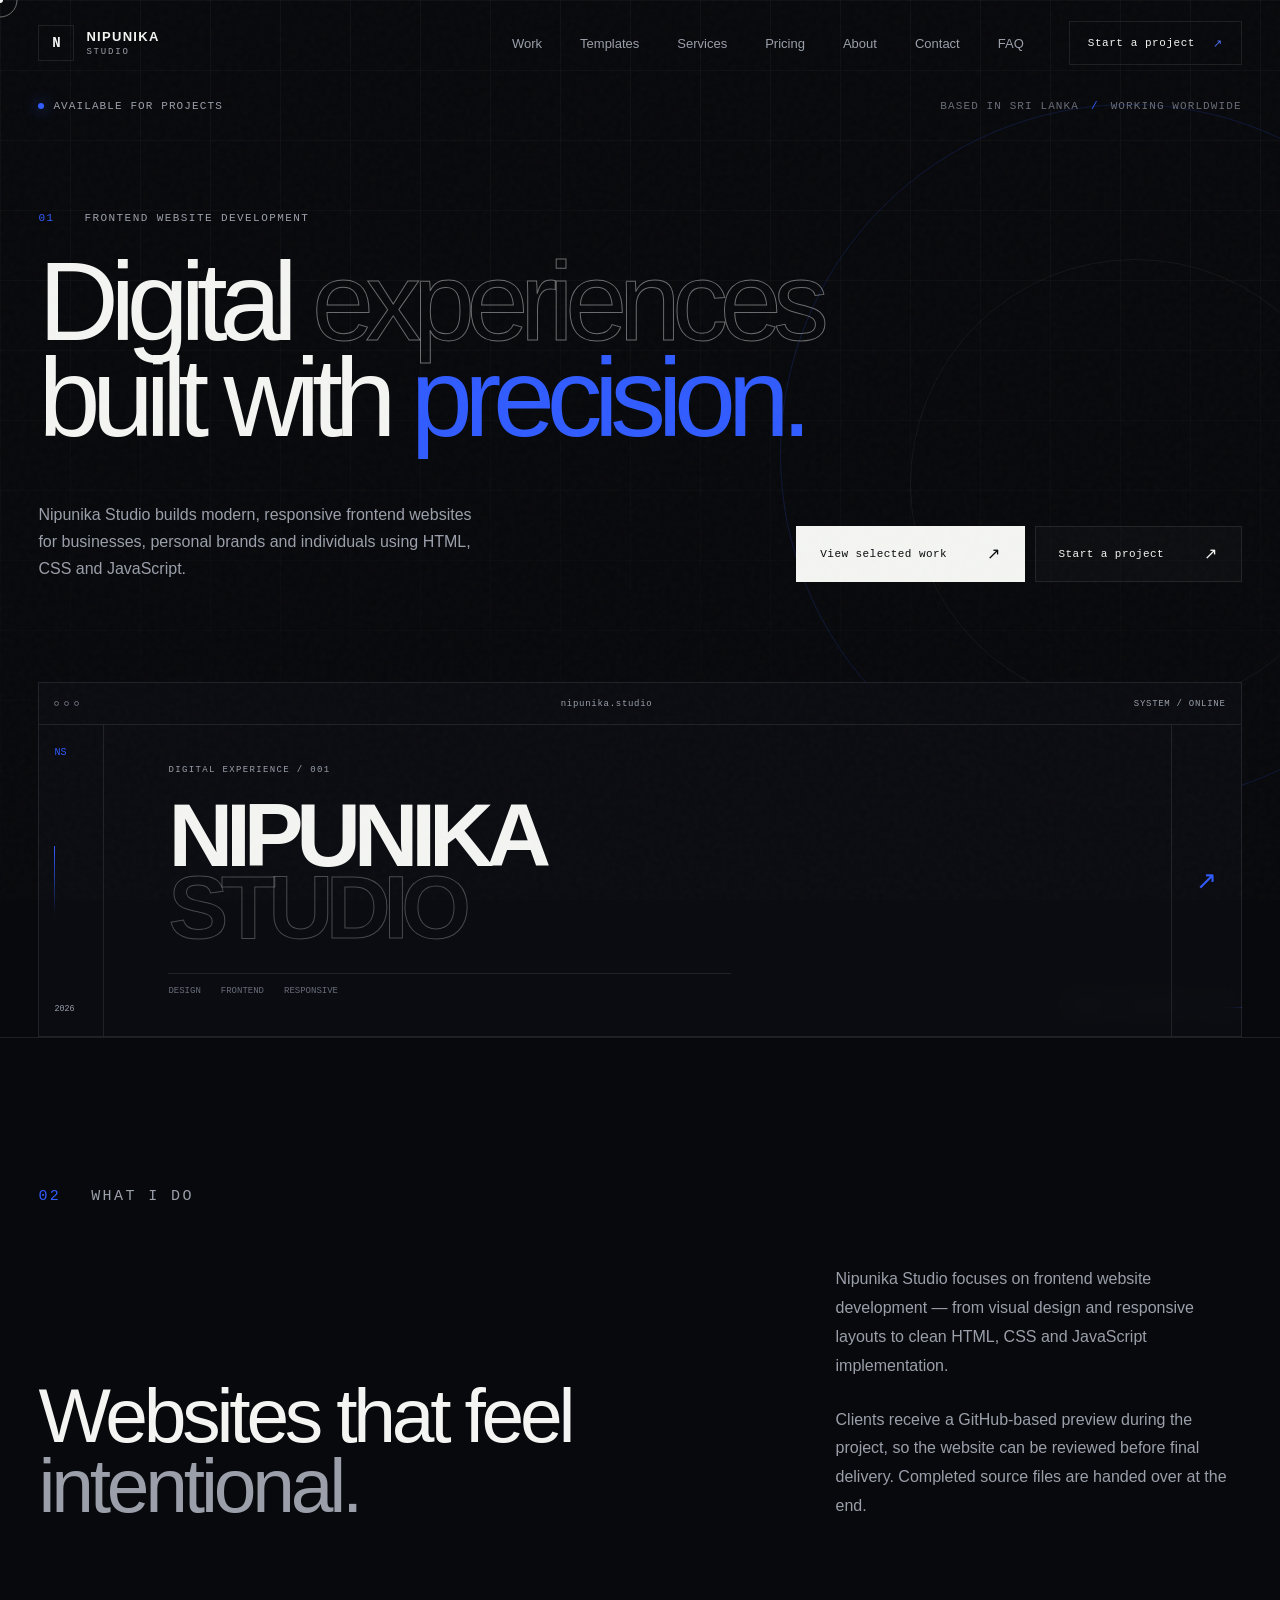
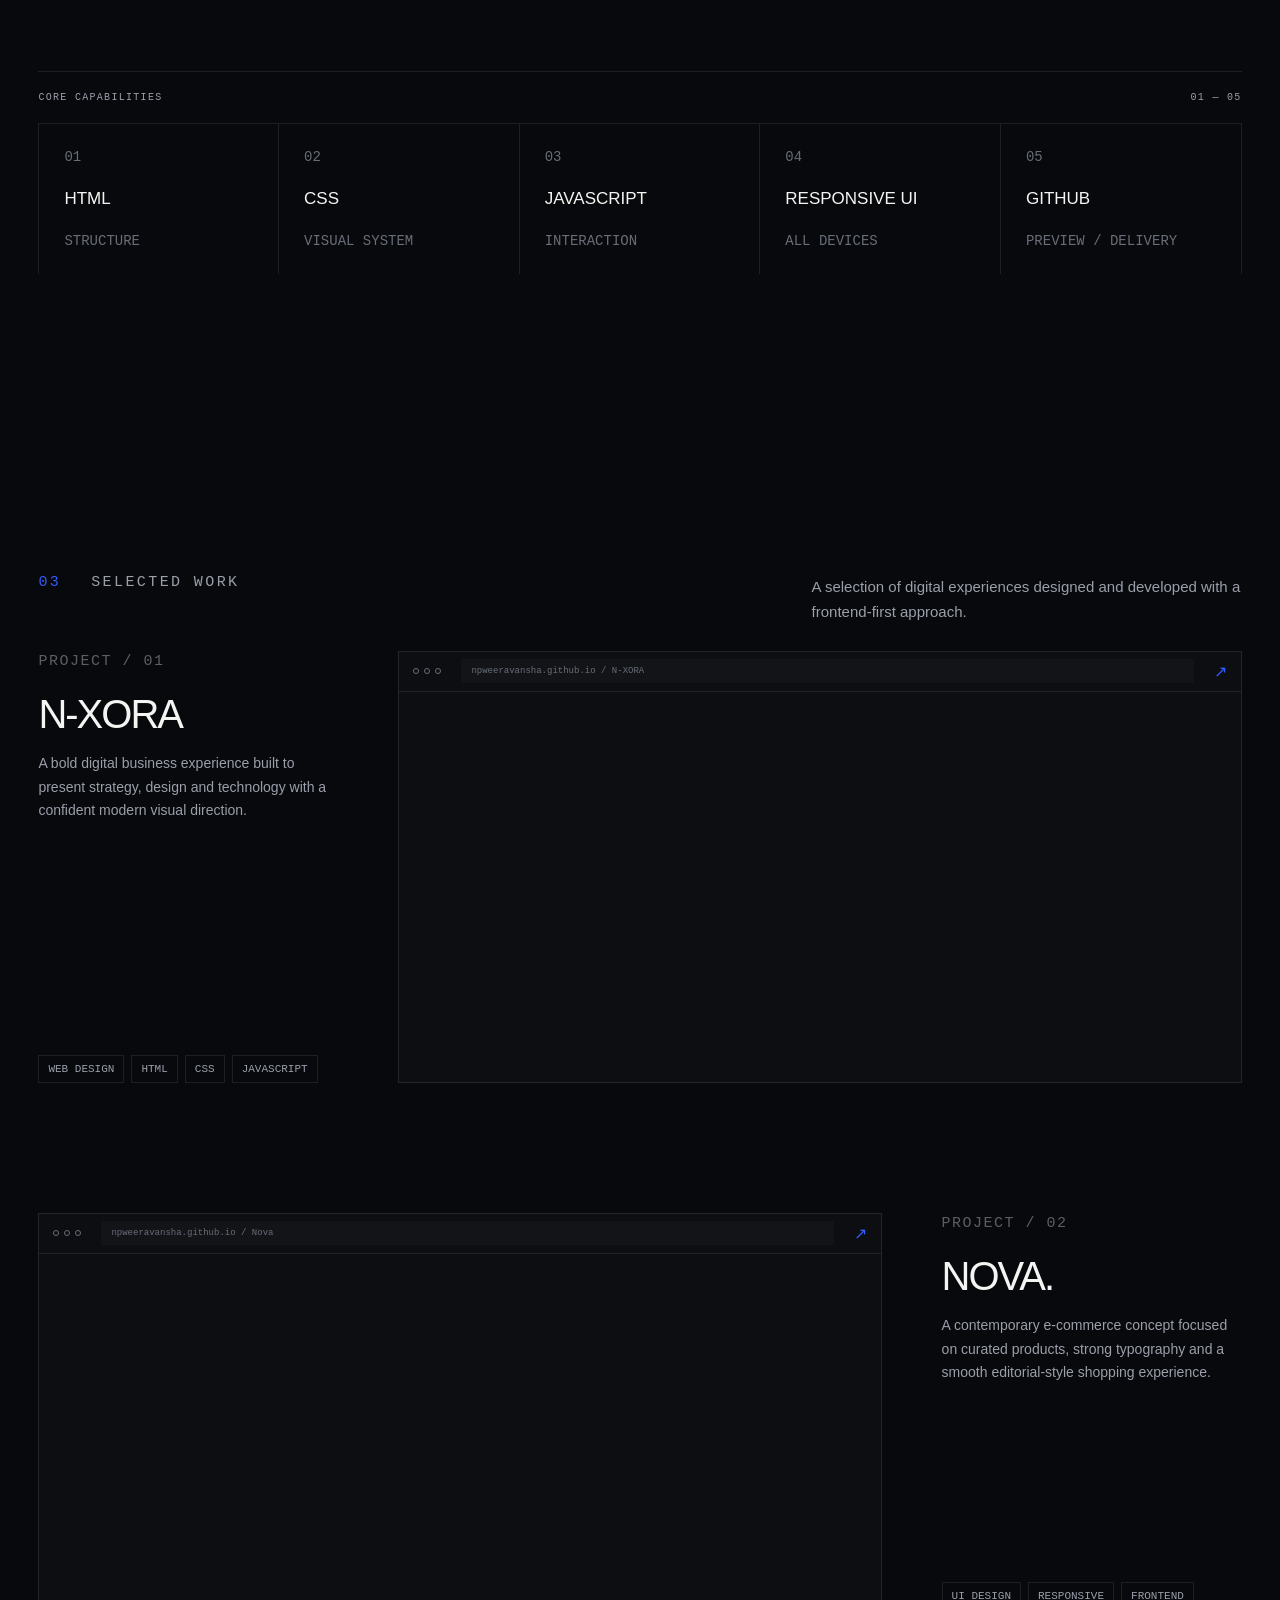
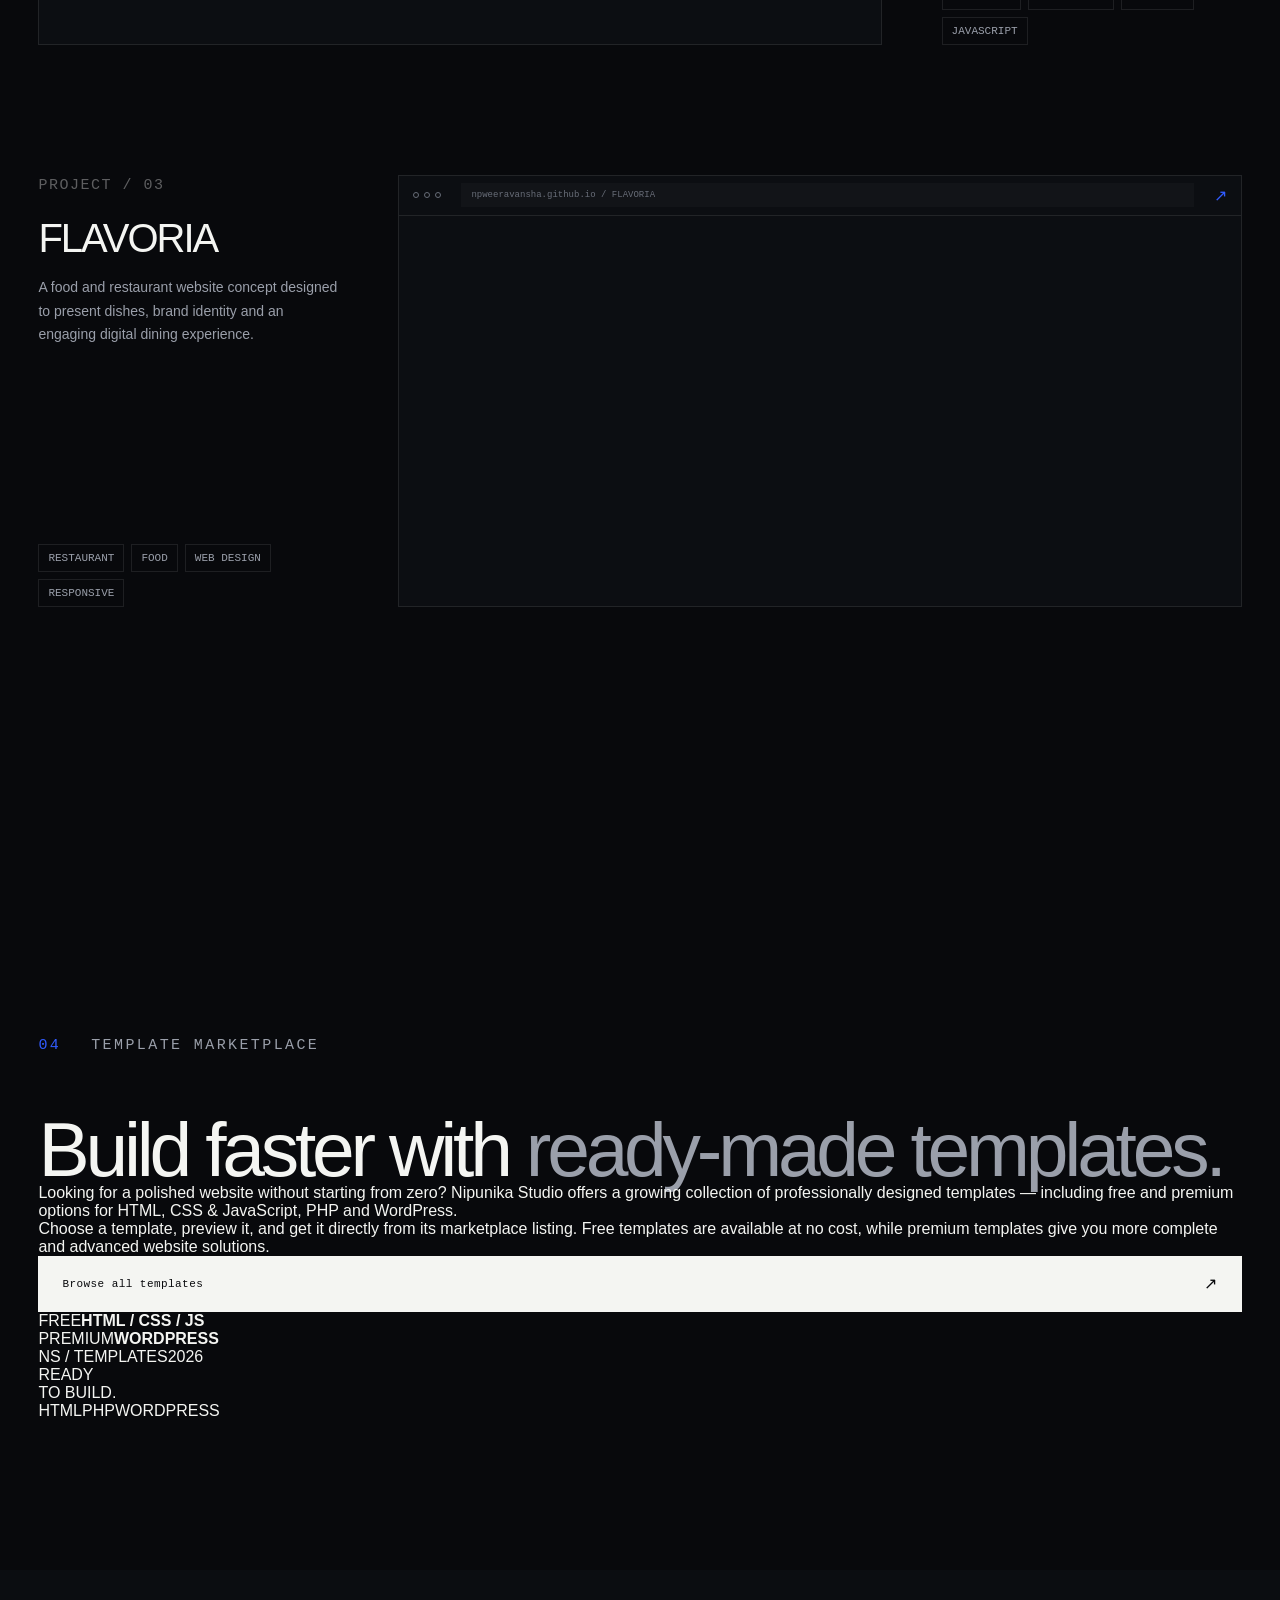
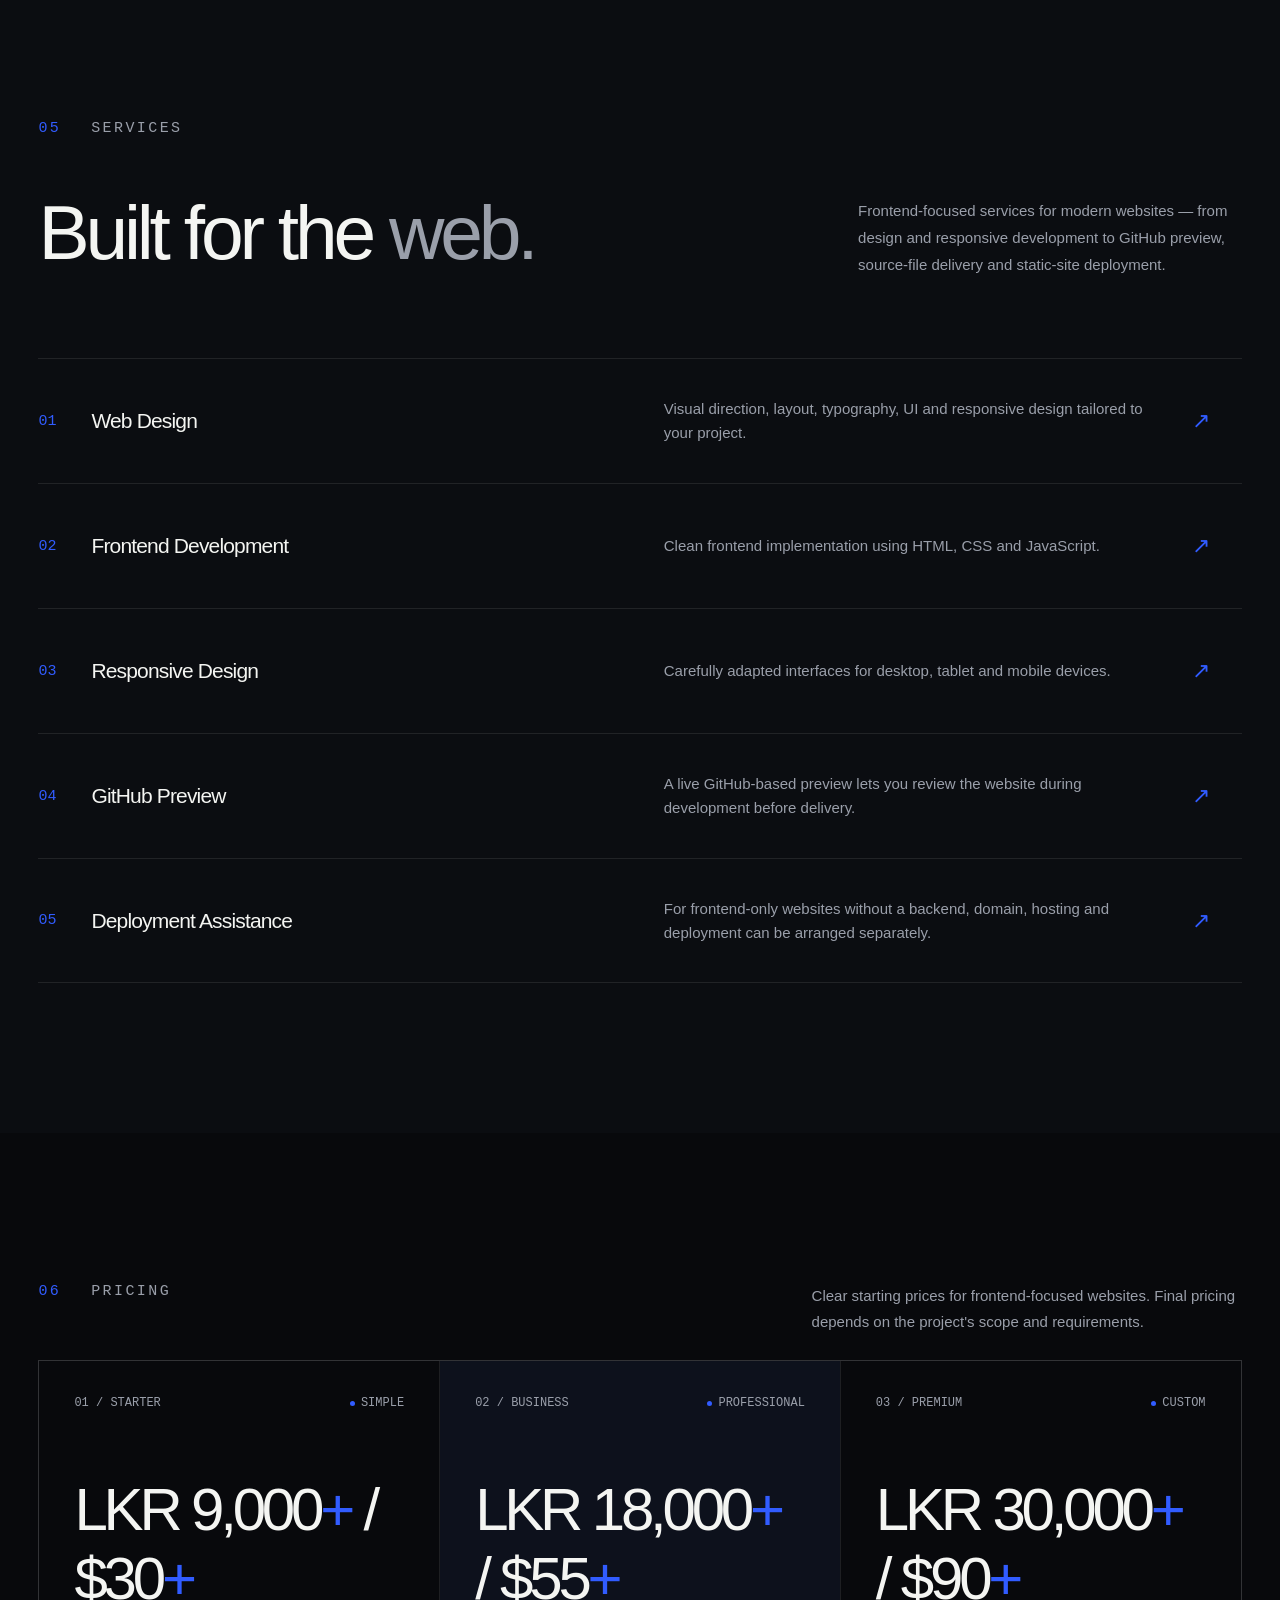
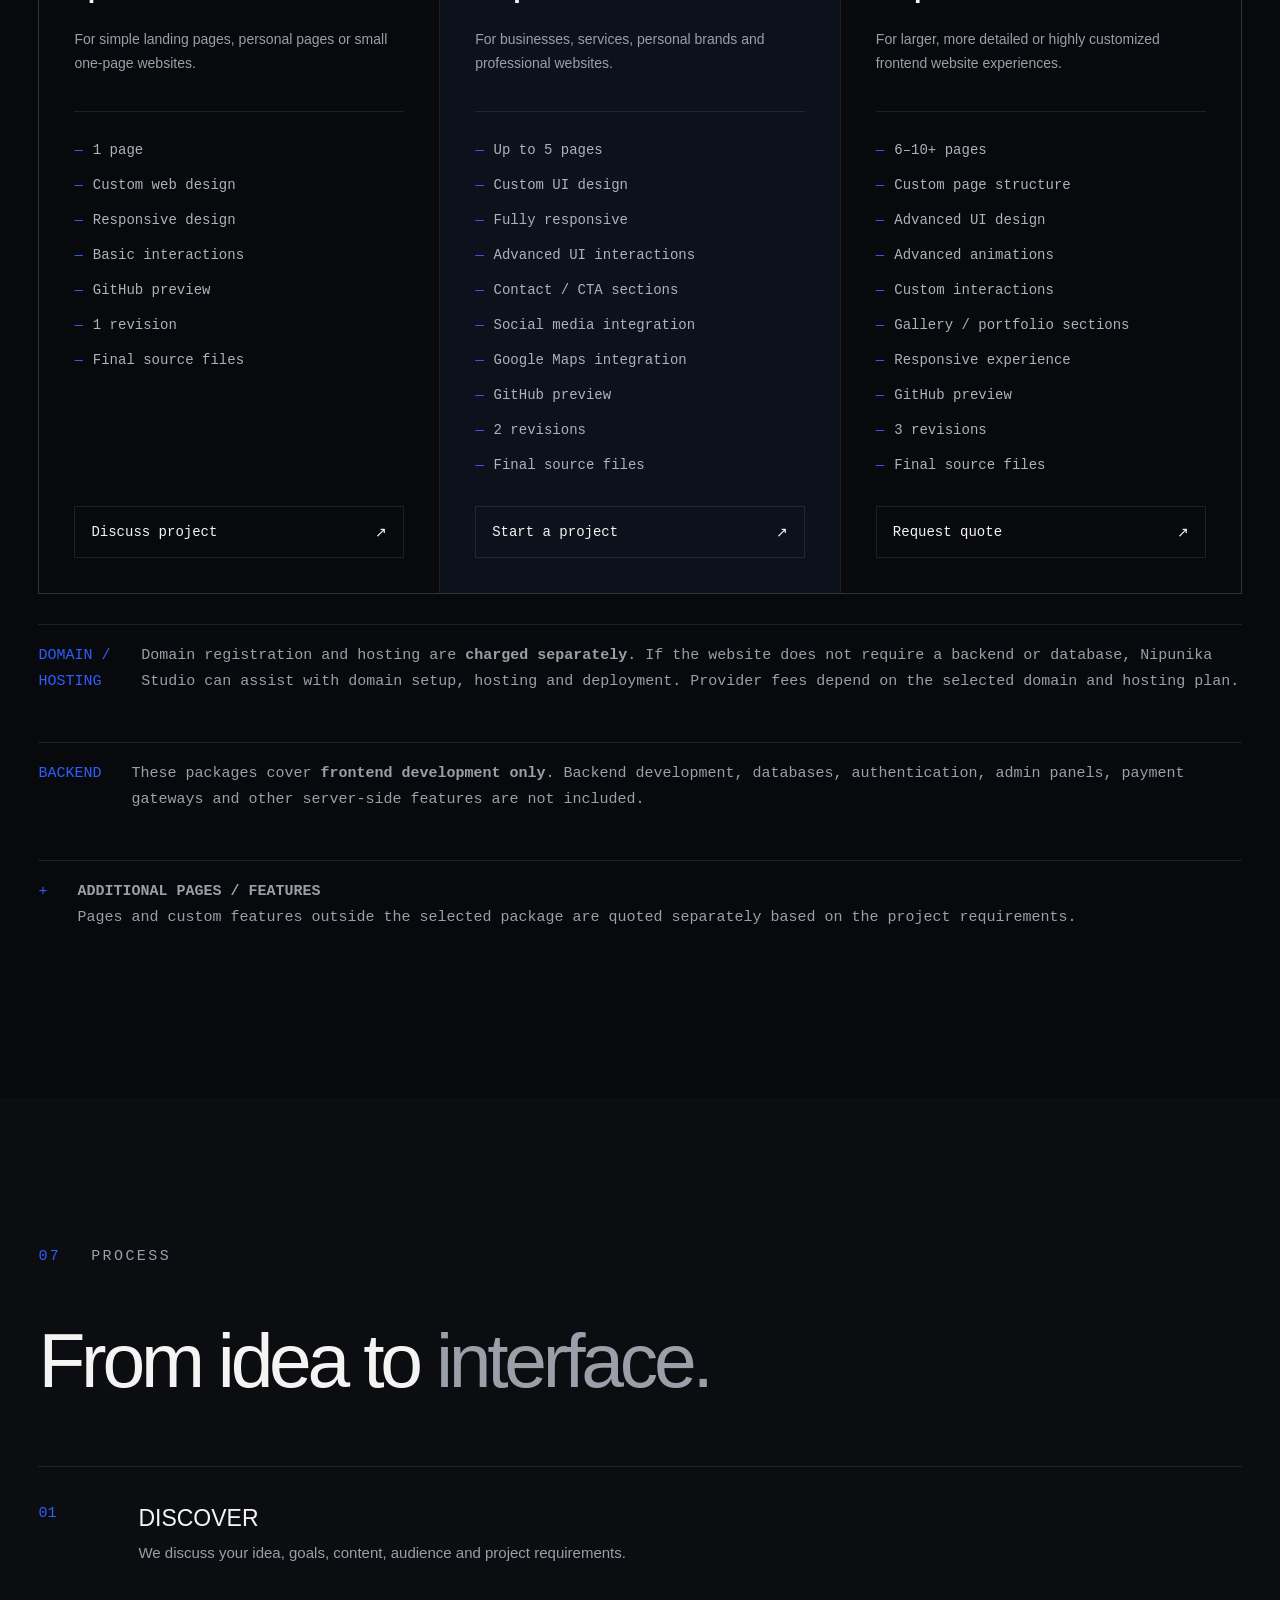
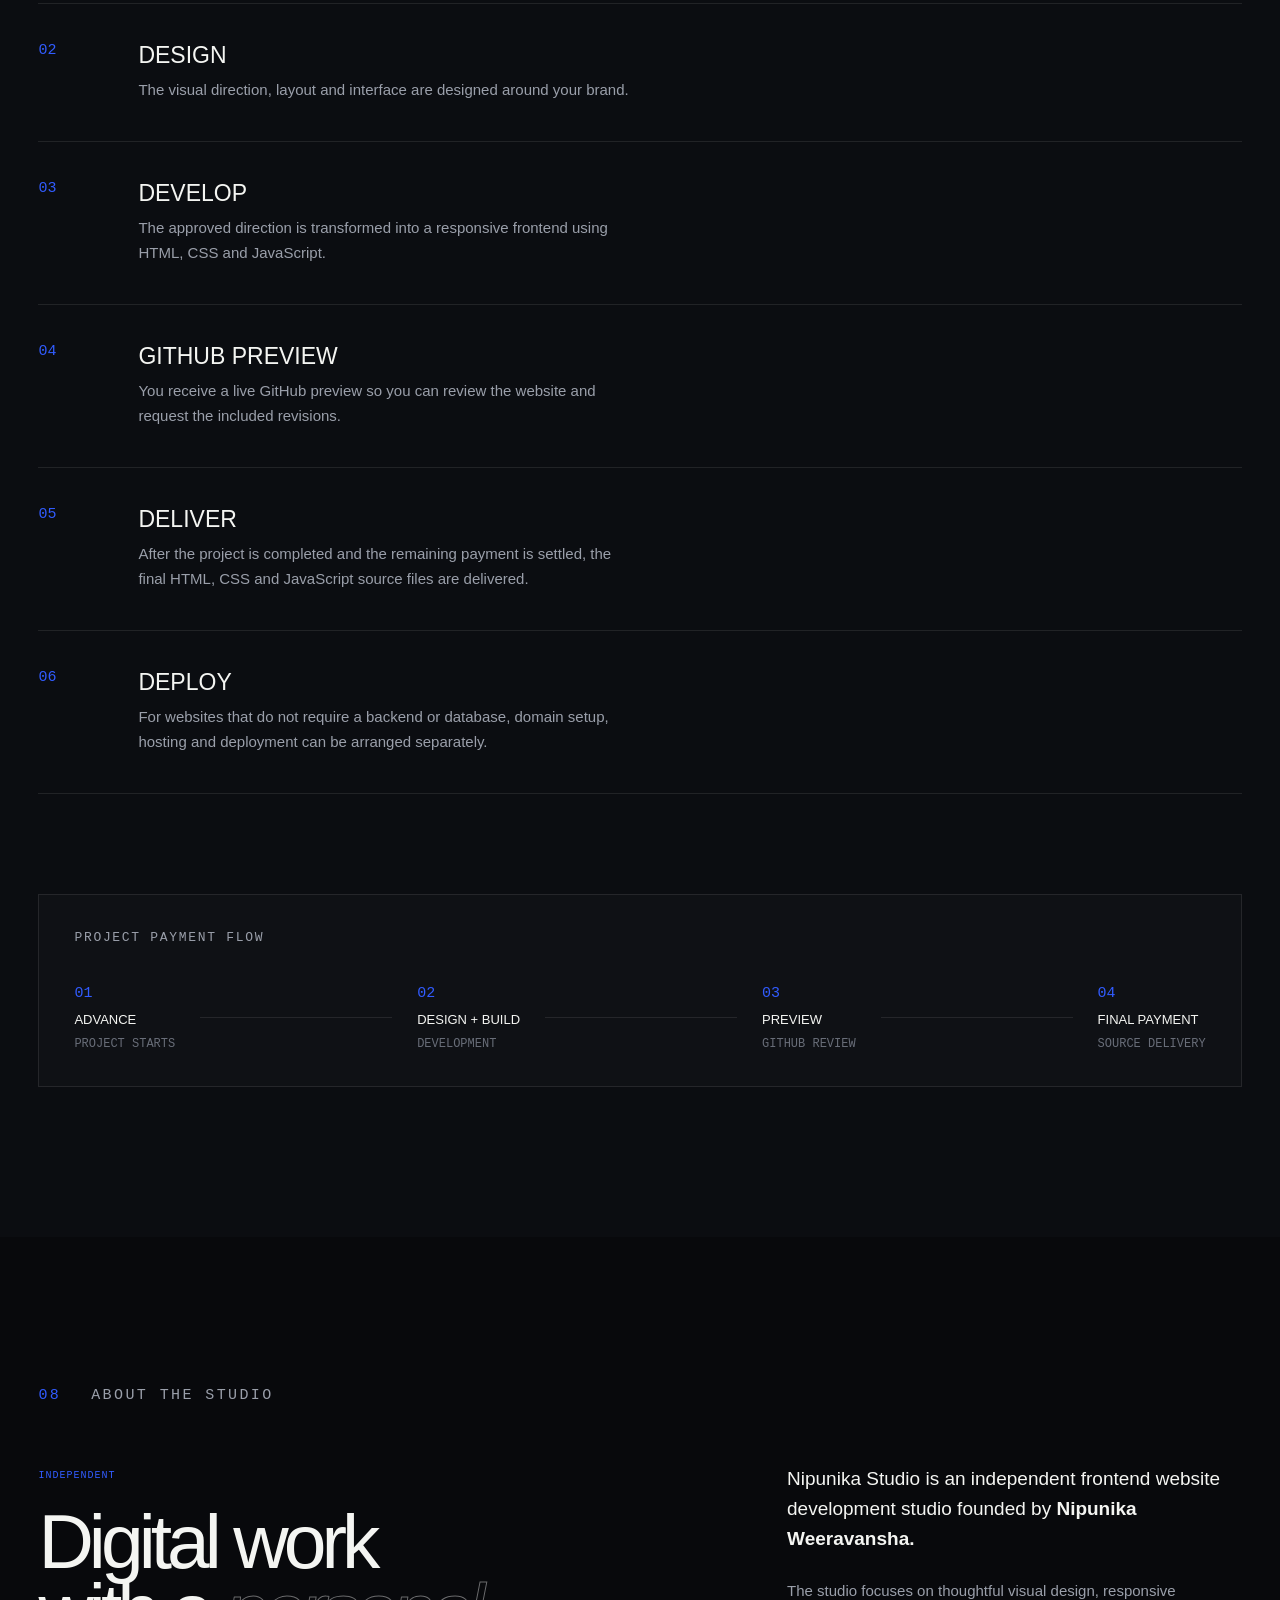
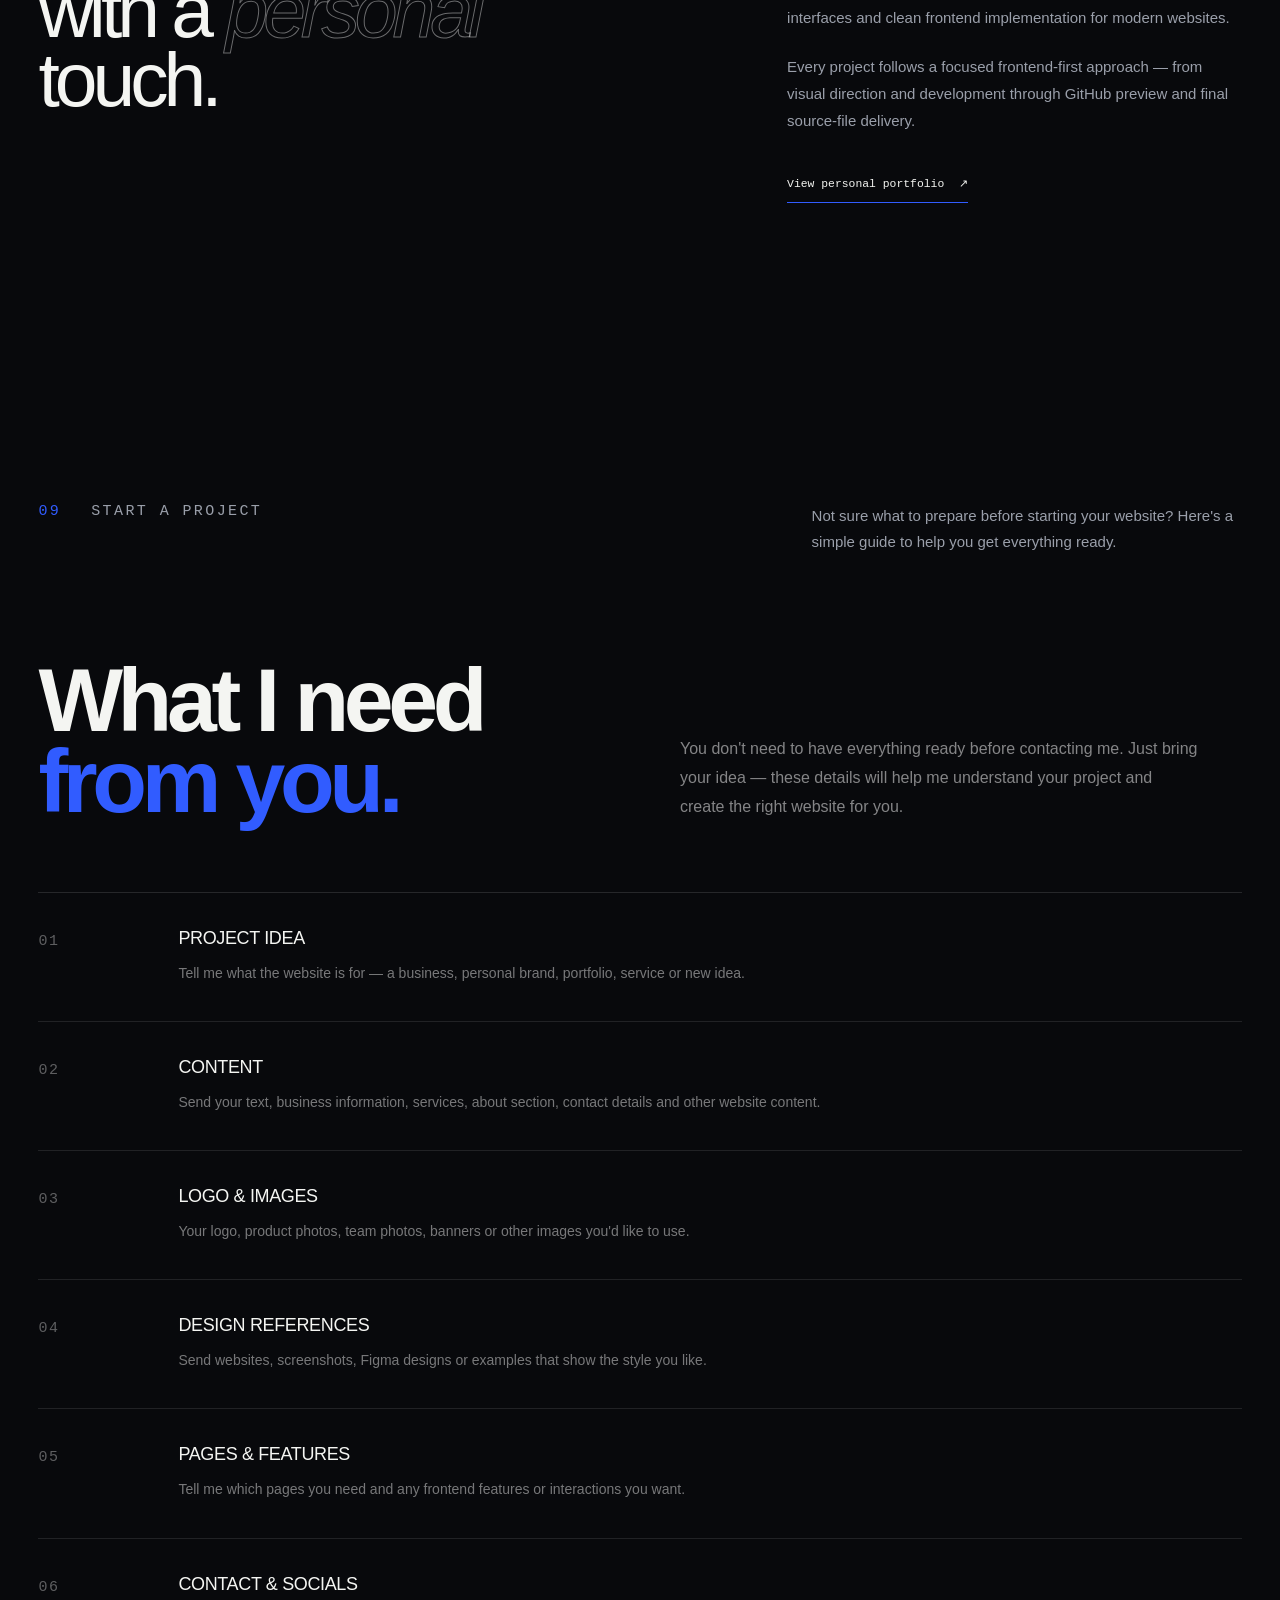
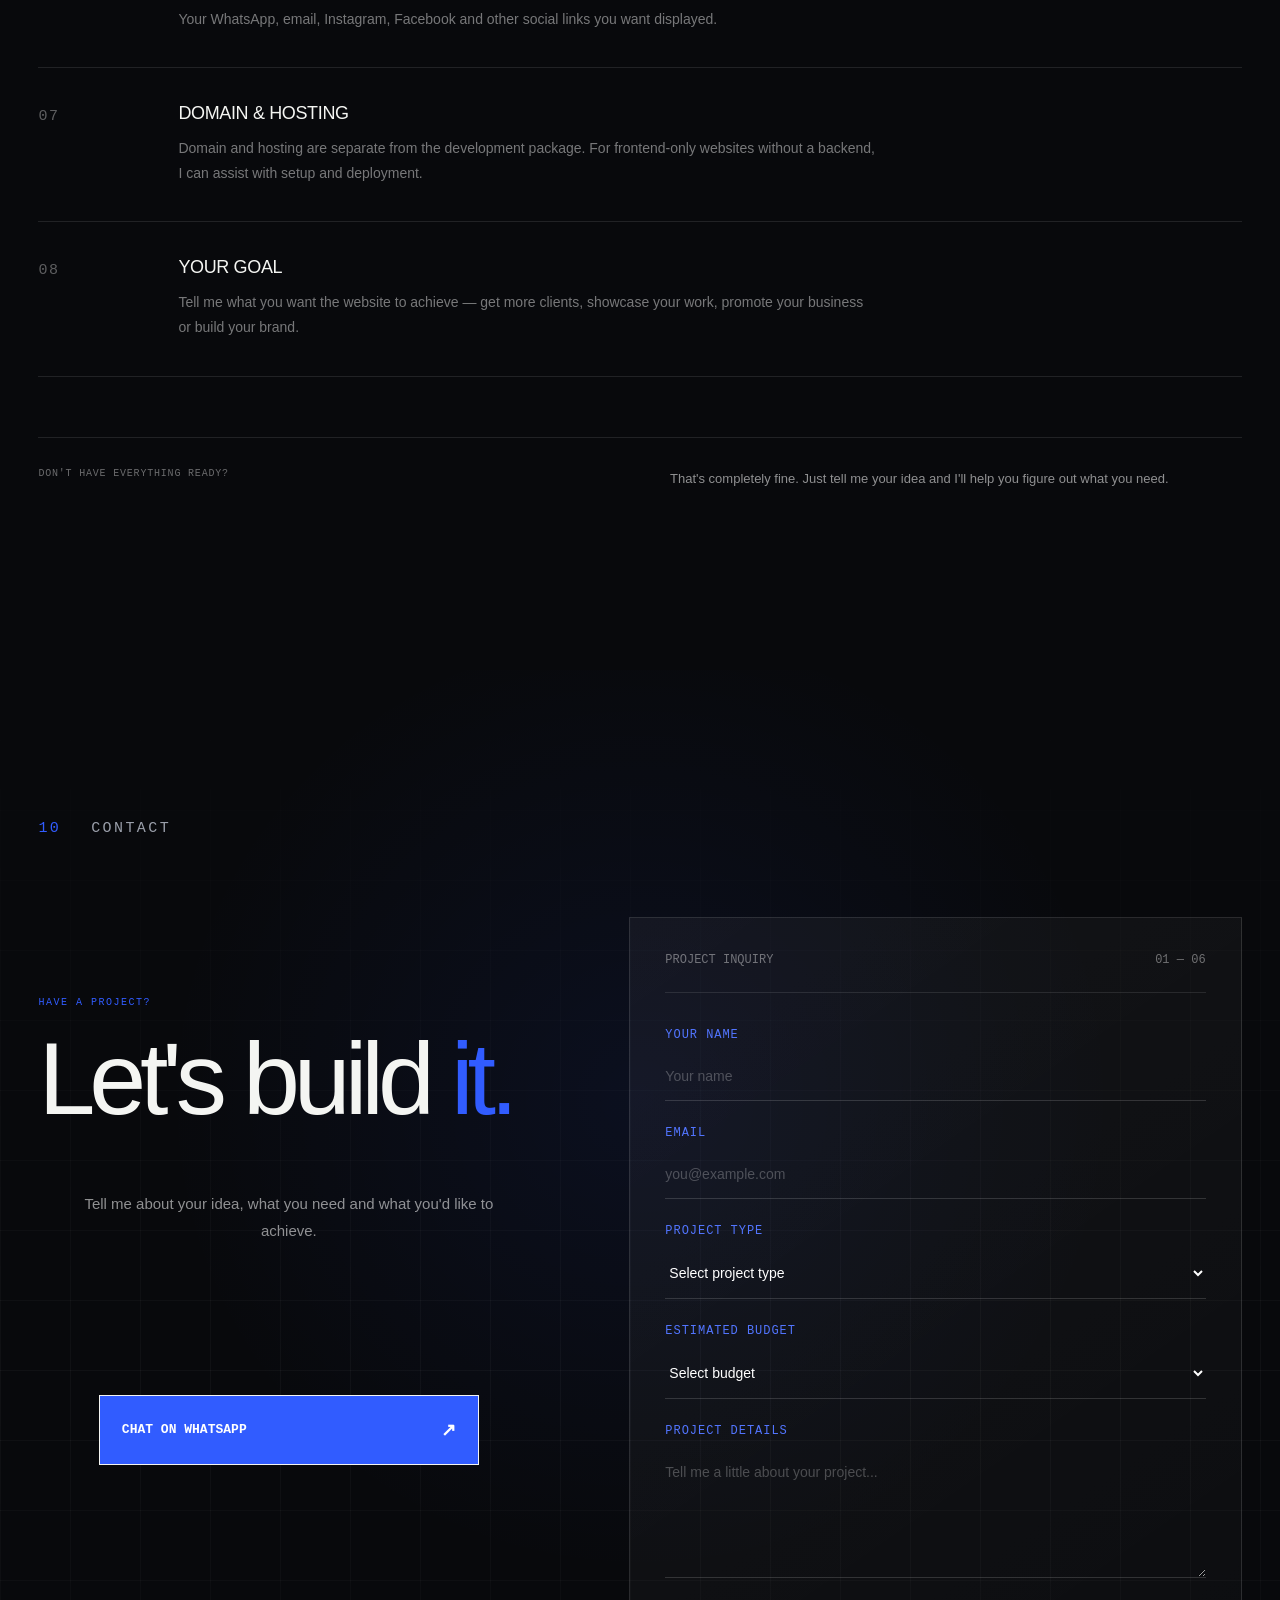
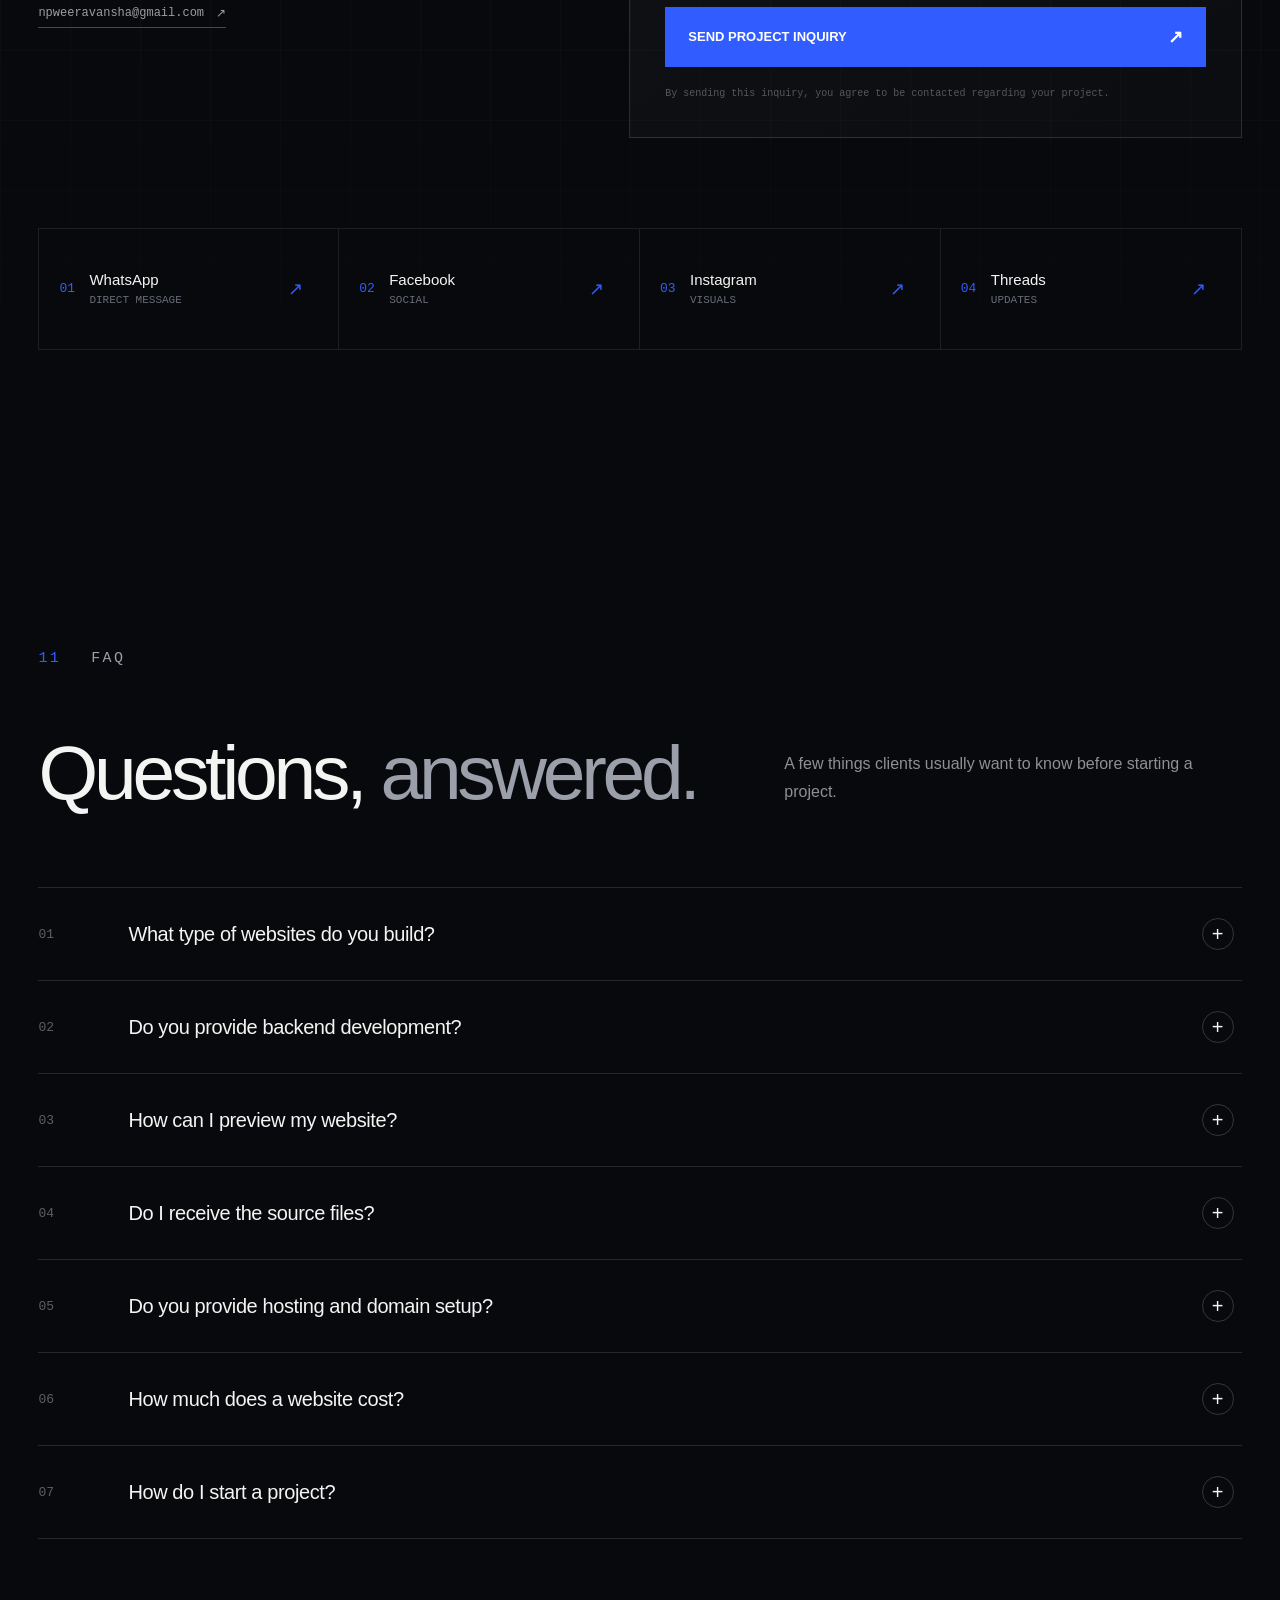
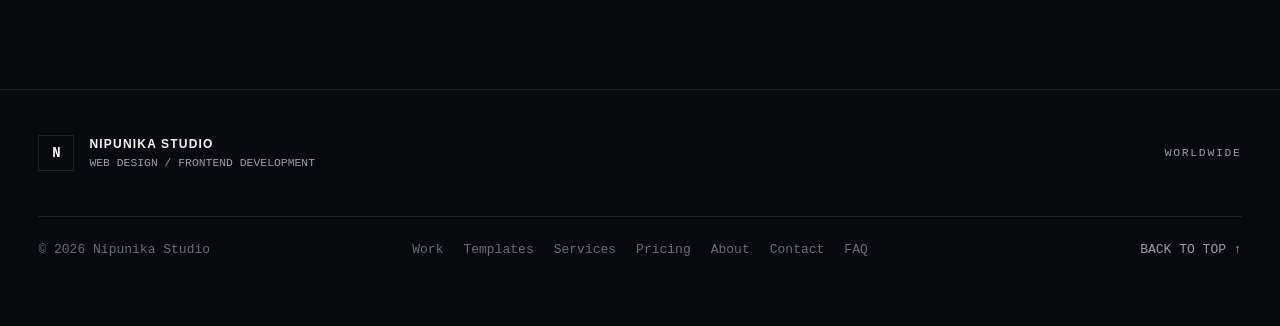
==== commit 052e6c65: "Update index.html" ====
--- a/index.html
+++ b/index.html
@@ -92,6 +92,7 @@
 
             <nav class="desktop-nav">
                 <a href="#work">Work</a>
+                <a href="templates.html">Templates</a>
                 <a href="#services">Services</a>
                 <a href="#pricing">Pricing</a>
                 <a href="#about">About</a>
@@ -110,11 +111,12 @@
     <div class="mobile-menu">
         <div class="mobile-menu-links">
             <a href="#work">Work <span>01</span></a>
-            <a href="#services">Services <span>02</span></a>
-            <a href="#pricing">Pricing <span>03</span></a>
-            <a href="#about">About <span>04</span></a>
-            <a href="#contact">Contact <span>05</span></a>
-            <a href="#faq">FAQ <span>06</span></a>
+            <a href="templates.html">Templates <span>02</span></a>
+            <a href="#services">Services <span>03</span></a>
+            <a href="#pricing">Pricing <span>04</span></a>
+            <a href="#about">About <span>05</span></a>
+            <a href="#contact">Contact <span>06</span></a>
+            <a href="#faq">FAQ <span>07</span></a>
         </div>
         <div class="mobile-menu-footer">
             <span>FRONTEND DEVELOPMENT</span>
@@ -310,16 +312,35 @@
                     </a>
                 </article>
 
-                <div class="view-projects reveal">
-                    <a href="projects.html" class="view-projects-btn magnetic"><span>VIEW ALL PROJECTS</span><span
-                            class="arrow">↗</span></a>
+            </div>
+        </section>
+
+        <section class="templates-promo section" id="templates">
+            <div class="container">
+                <div class="templates-promo-grid">
+                    <div class="templates-promo-copy reveal">
+                        <div class="section-meta"><span>04</span><span>TEMPLATE MARKETPLACE</span></div>
+                        <h2 class="section-heading">Build faster with <span>ready-made templates.</span></h2>
+                        <p>Looking for a polished website without starting from zero? Nipunika Studio offers a growing collection of professionally designed templates — including free and premium options for HTML, CSS &amp; JavaScript, PHP and WordPress.</p>
+                        <p>Choose a template, preview it, and get it directly from its marketplace listing. Free templates are available at no cost, while premium templates give you more complete and advanced website solutions.</p>
+                        <a href="templates.html" class="btn btn-primary magnetic"><span>Browse all templates</span><span class="arrow">↗</span></a>
+                    </div>
+                    <div class="templates-promo-visual reveal">
+                        <div class="promo-card promo-card-back"><span>FREE</span><strong>HTML / CSS / JS</strong></div>
+                        <div class="promo-card promo-card-mid"><span>PREMIUM</span><strong>WORDPRESS</strong></div>
+                        <div class="promo-card promo-card-front">
+                            <div class="promo-card-top"><span>NS / TEMPLATES</span><span>2026</span></div>
+                            <div class="promo-card-title">READY<br><span>TO BUILD.</span></div>
+                            <div class="promo-card-bottom"><span>HTML</span><span>PHP</span><span>WORDPRESS</span></div>
+                        </div>
+                    </div>
                 </div>
             </div>
         </section>
 
         <section class="services section" id="services">
             <div class="container">
-                <div class="section-meta"><span>04</span><span>SERVICES</span></div>
+                <div class="section-meta"><span>05</span><span>SERVICES</span></div>
 
                 <div class="services-heading">
                     <h2 class="section-heading reveal">Built for the <span>web.</span></h2>
@@ -375,7 +396,7 @@
         <section class="pricing section" id="pricing">
             <div class="container">
                 <div class="section-top">
-                    <div class="section-meta"><span>05</span><span>PRICING</span></div>
+                    <div class="section-meta"><span>06</span><span>PRICING</span></div>
                     <p>Clear starting prices for frontend-focused websites. Final pricing depends on the project's scope
                         and requirements.</p>
                 </div>
@@ -476,7 +497,7 @@
         <section class="process section">
             <div class="container">
 
-                <div class="section-meta"><span>06</span><span>PROCESS</span></div>
+                <div class="section-meta"><span>07</span><span>PROCESS</span></div>
 
                 <div class="process-heading">
                     <h2 class="section-heading reveal">From idea to <span>interface.</span></h2>
@@ -550,7 +571,7 @@
 
         <section class="about section" id="about">
             <div class="container">
-                <div class="section-meta"><span>07</span><span>ABOUT THE STUDIO</span></div>
+                <div class="section-meta"><span>08</span><span>ABOUT THE STUDIO</span></div>
 
                 <div class="about-layout">
 
@@ -578,7 +599,7 @@
             <div class="container">
 
                 <div class="section-top">
-                    <div class="section-meta"><span>08</span><span>START A PROJECT</span></div>
+                    <div class="section-meta"><span>09</span><span>START A PROJECT</span></div>
                     <p>Not sure what to prepare before starting your website? Here's a simple guide to help you get
                         everything ready.</p>
                 </div>
@@ -674,7 +695,7 @@
 
             <div class="container">
 
-                <div class="section-meta"><span>09</span><span>CONTACT</span></div>
+                <div class="section-meta"><span>10</span><span>CONTACT</span></div>
 
                 <div class="contact-layout">
 
@@ -779,7 +800,7 @@
         <section class="faq section" id="faq">
             <div class="container">
 
-                <div class="section-meta"><span>10</span><span>FAQ</span></div>
+                <div class="section-meta"><span>11</span><span>FAQ</span></div>
 
                 <div class="faq-heading">
                     <h2 class="section-heading reveal">Questions, <span>answered.</span></h2>
@@ -876,6 +897,7 @@
 
                 <div class="footer-links">
                     <a href="#work">Work</a>
+                    <a href="templates.html">Templates</a>
                     <a href="#services">Services</a>
                     <a href="#pricing">Pricing</a>
                     <a href="#about">About</a>
--- a/style.css
+++ b/style.css
@@ -76,7 +76,7 @@
     gap: 30px;
     align-items: center;
     font-family: var(--mono);
-    font-size: 13px;
+    font-size: 15px;
     letter-spacing: .16em;
     color: var(--muted);
     text-transform: uppercase;
@@ -737,7 +737,7 @@
 .tech-type {
     color: var(--muted-2);
     font-family: var(--mono);
-    font-size: 11px;
+    font-size: 14px;
 }
 
 .tech-item strong {
@@ -1182,11 +1182,11 @@
 .service-left span {
     color: var(--blue);
     font-family: var(--mono);
-    font-size: 10px;
+    font-size: 15px;
 }
 
 .service h3 {
-    font-size: 27px;
+    font-size: 21px;
     font-weight: 500;
     letter-spacing: -.04em;
 }
@@ -1262,7 +1262,7 @@
 
 .price {
     margin-top: 65px;
-    font-size: 75px;
+    font-size: 60px;
     letter-spacing: -.07em;
     font-weight: 500;
 }
@@ -1296,7 +1296,7 @@
 .price-card li {
     color: #aeb2bb;
     font-family: var(--mono);
-    font-size: 13px;
+    font-size: 14px;
     line-height: 1.5;
 }
 
@@ -1316,13 +1316,17 @@
     justify-content: space-between;
     padding: 0 16px;
     font-family: var(--mono);
-    font-size: 12px;
+    font-size: 14px;
     transition: .3s ease;
 }
 
 .price-button:hover {
     background: var(--white);
     color: var(--bg);
+}
+
+.pricing-note > span {
+    color: var(--blue);
 }
 
 .pricing-note {
@@ -1333,23 +1337,7 @@
     border-top: 1px solid var(--border);
     color: var(--muted);
     font-family: var(--mono);
-    font-size: 13px;
-    line-height: 1.7;
-}
-
-.pricing-note > span {
-    color: var(--blue);
-}
-
-.pricing-note {
-    display: flex;
-    gap: 30px;
-    margin-top: 30px;
-    padding: 18px 0;
-    border-top: 1px solid var(--border);
-    color: var(--muted);
-    font-family: var(--mono);
-    font-size: 12px;
+    font-size: 15px;
     line-height: 1.7;
 }
 
@@ -1380,11 +1368,11 @@
 .process-number {
     color: var(--blue);
     font-family: var(--mono);
-    font-size: 10px;
+    font-size: 15px;
 }
 
 .process-item h3 {
-    font-size: 30px;
+    font-size: 23px;
     font-weight: 500;
 }
 
@@ -1422,13 +1410,13 @@
 .payment-steps > div:not(.flow-line) {
     display: flex;
     flex-direction: column;
-    gap: 8px;
+    gap: 10px;
 }
 
 .payment-steps span {
     color: var(--blue);
     font-family: var(--mono);
-    font-size: 9px;
+    font-size: 15px;
 }
 
 .payment-steps strong {
@@ -1614,7 +1602,7 @@
 .social-number {
     color: var(--blue);
     font-family: var(--mono);
-    font-size: 11px;
+    font-size: 13px;
 }
 
 .social-item strong {
@@ -2087,7 +2075,7 @@
     }
 
     .price-top {
-        font-size: 9px;
+        font-size: 11px;
     }
 
     .price {
@@ -2111,7 +2099,7 @@
 
     .price-button {
         min-height: 52px;
-        font-size: 10px;
+        font-size: 12px;
     }
 
     .pricing-note {
@@ -2209,7 +2197,7 @@
 
 .faq-item summary > span:first-child {
     font-family: "JetBrains Mono", monospace;
-    font-size: 11px;
+    font-size: 13px;
     color: rgba(255,255,255,.35);
 }
 
@@ -2401,7 +2389,7 @@
     border-bottom: 1px solid rgba(255,255,255,.1);
 
     font-family: "JetBrains Mono", monospace;
-    font-size: 10px;
+    font-size: 12px;
 
     color: rgba(255,255,255,.4);
 }
@@ -2416,7 +2404,7 @@
     margin-bottom: 10px;
 
     font-family: "JetBrains Mono", monospace;
-    font-size: 11px;
+    font-size: 12px;
 
     color: var(--blue-light);
 
@@ -2708,7 +2696,7 @@
 .project-number {
     font-family: "JetBrains Mono", monospace;
 
-    font-size: 11px;
+    font-size: 15px;
 
     color: rgba(255,255,255,.35);
 
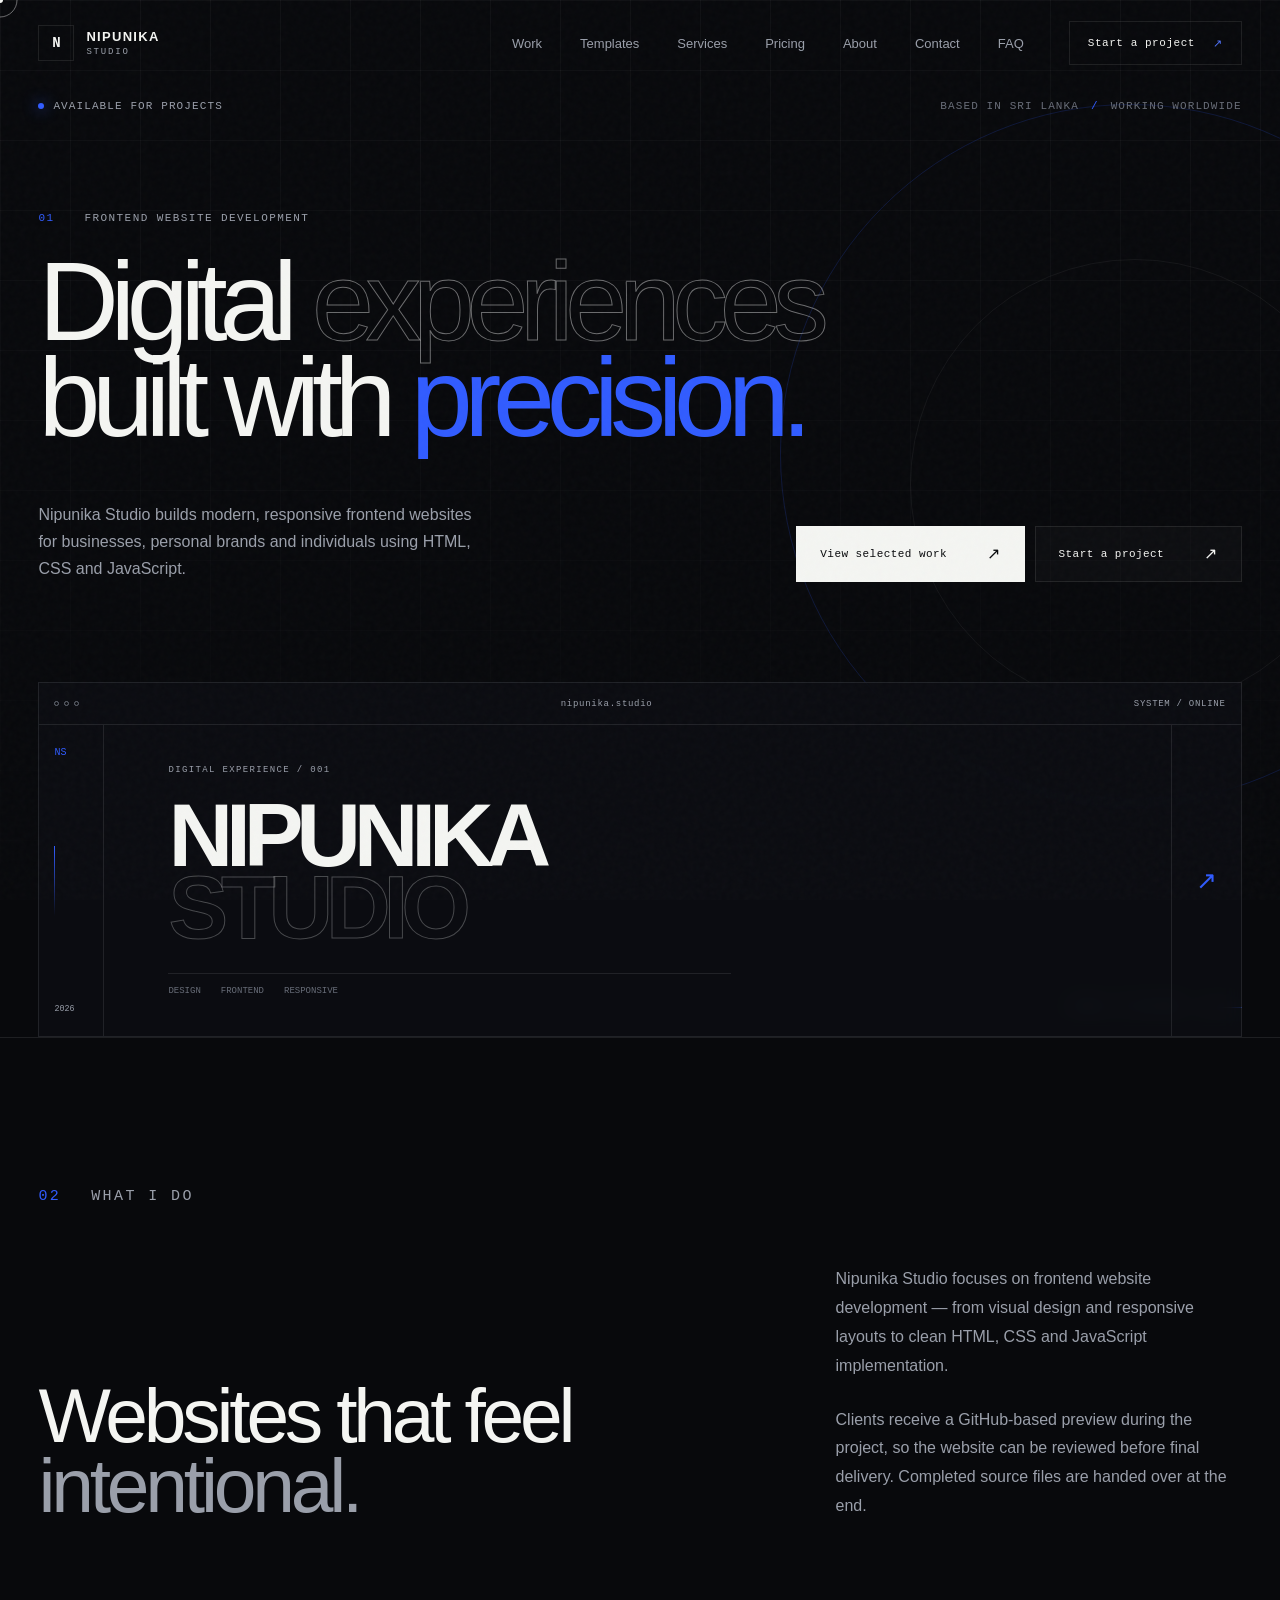
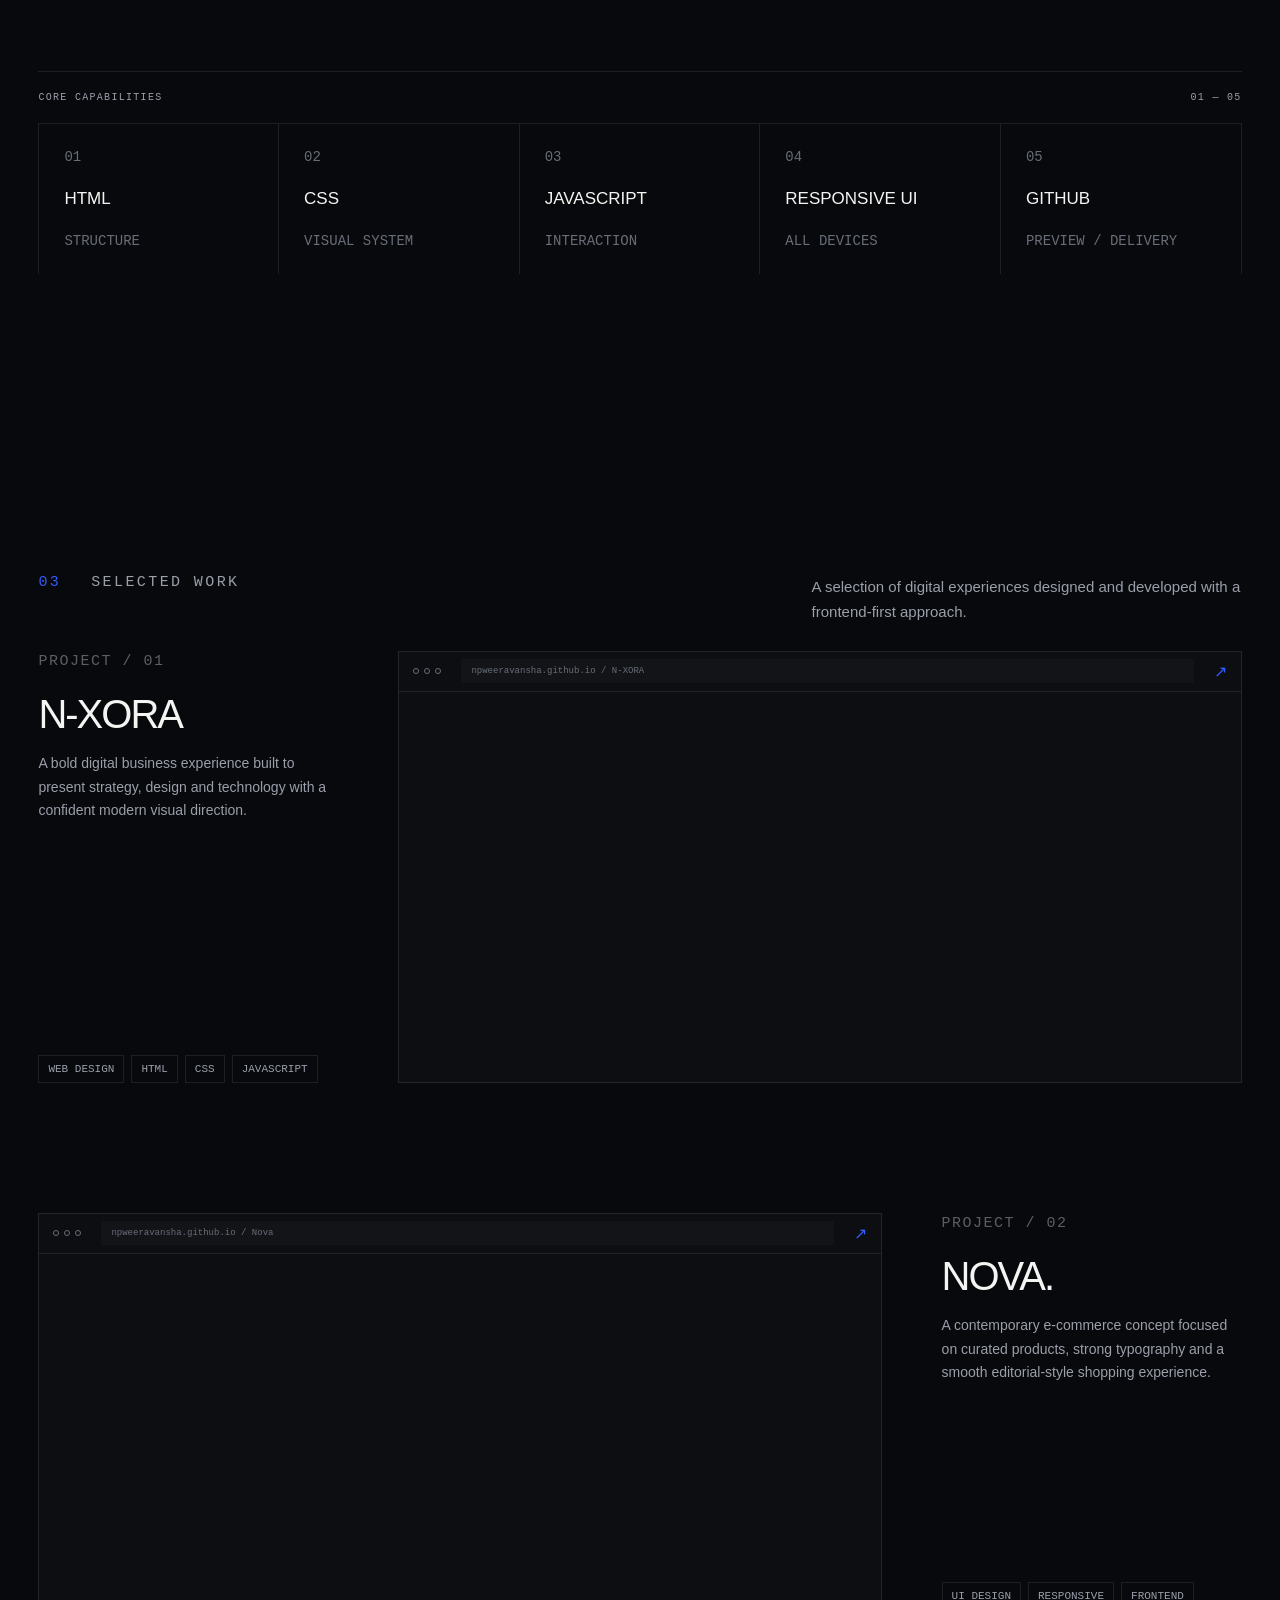
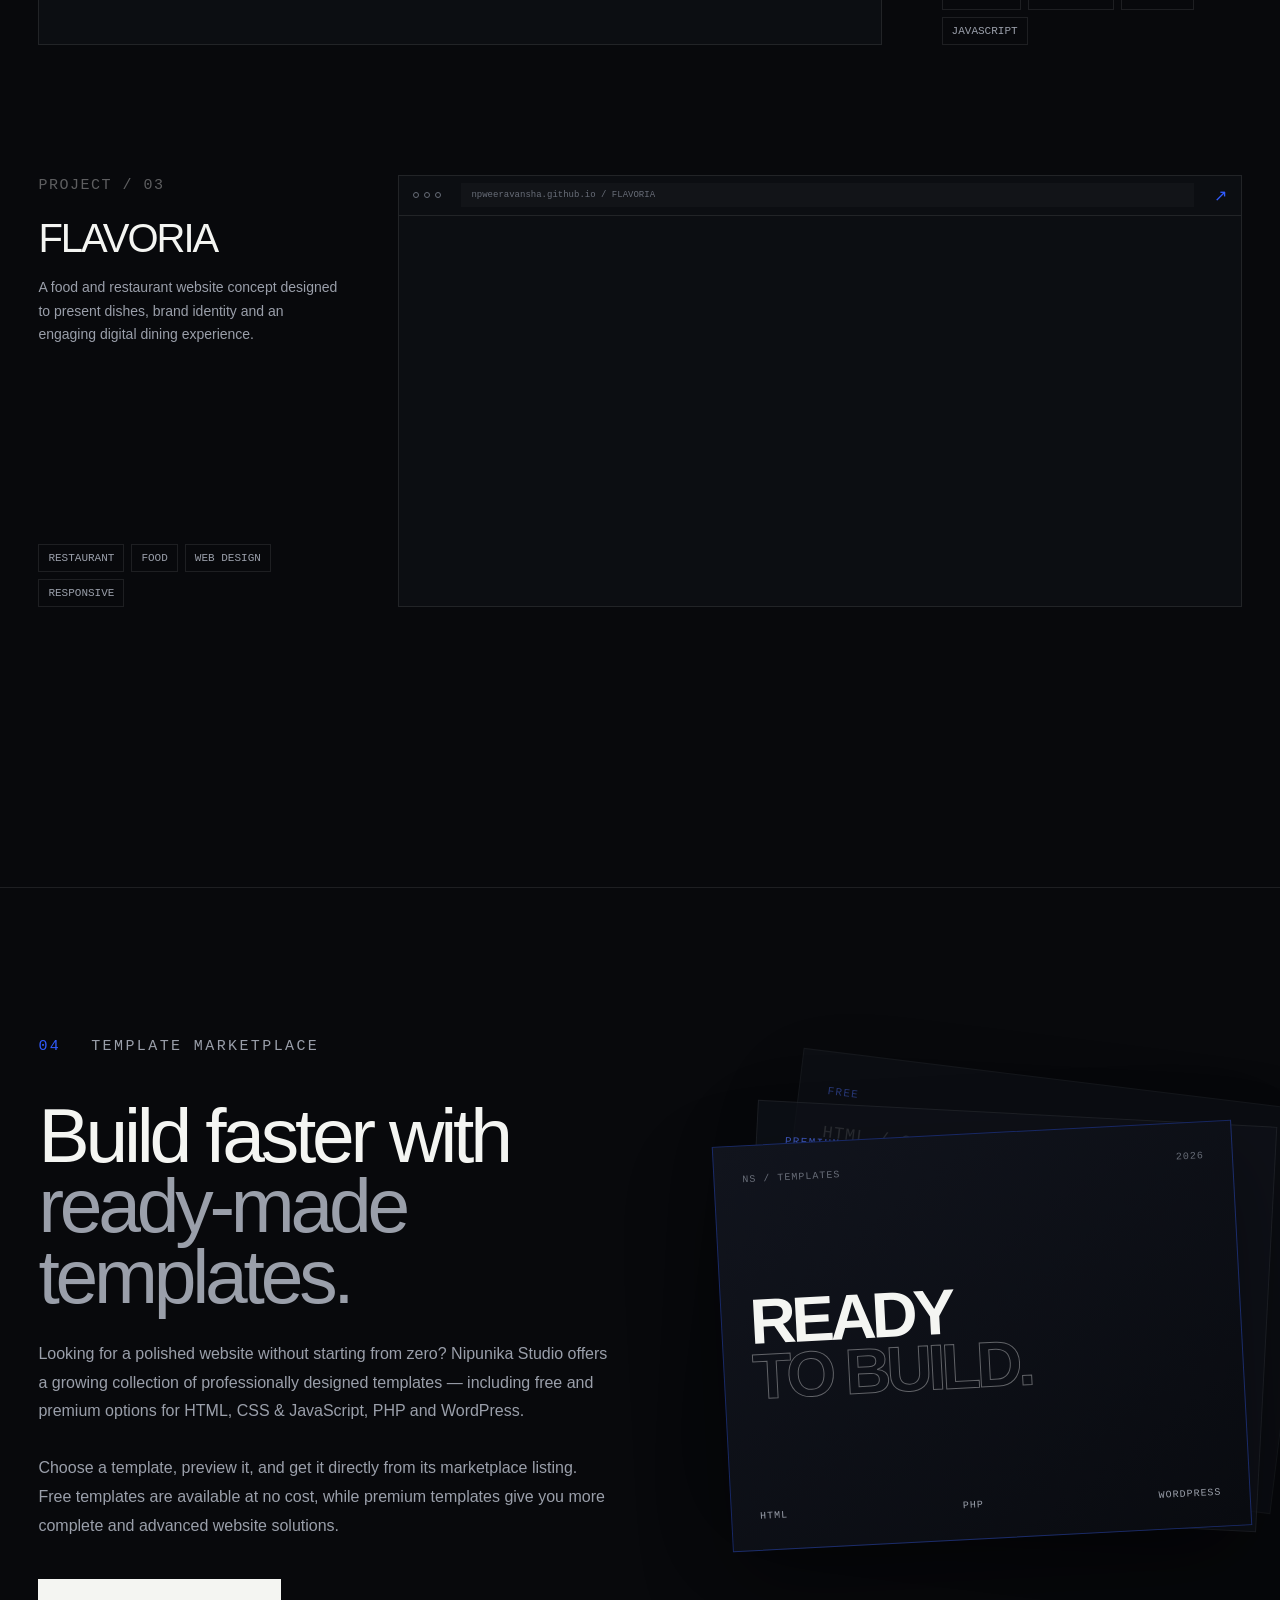
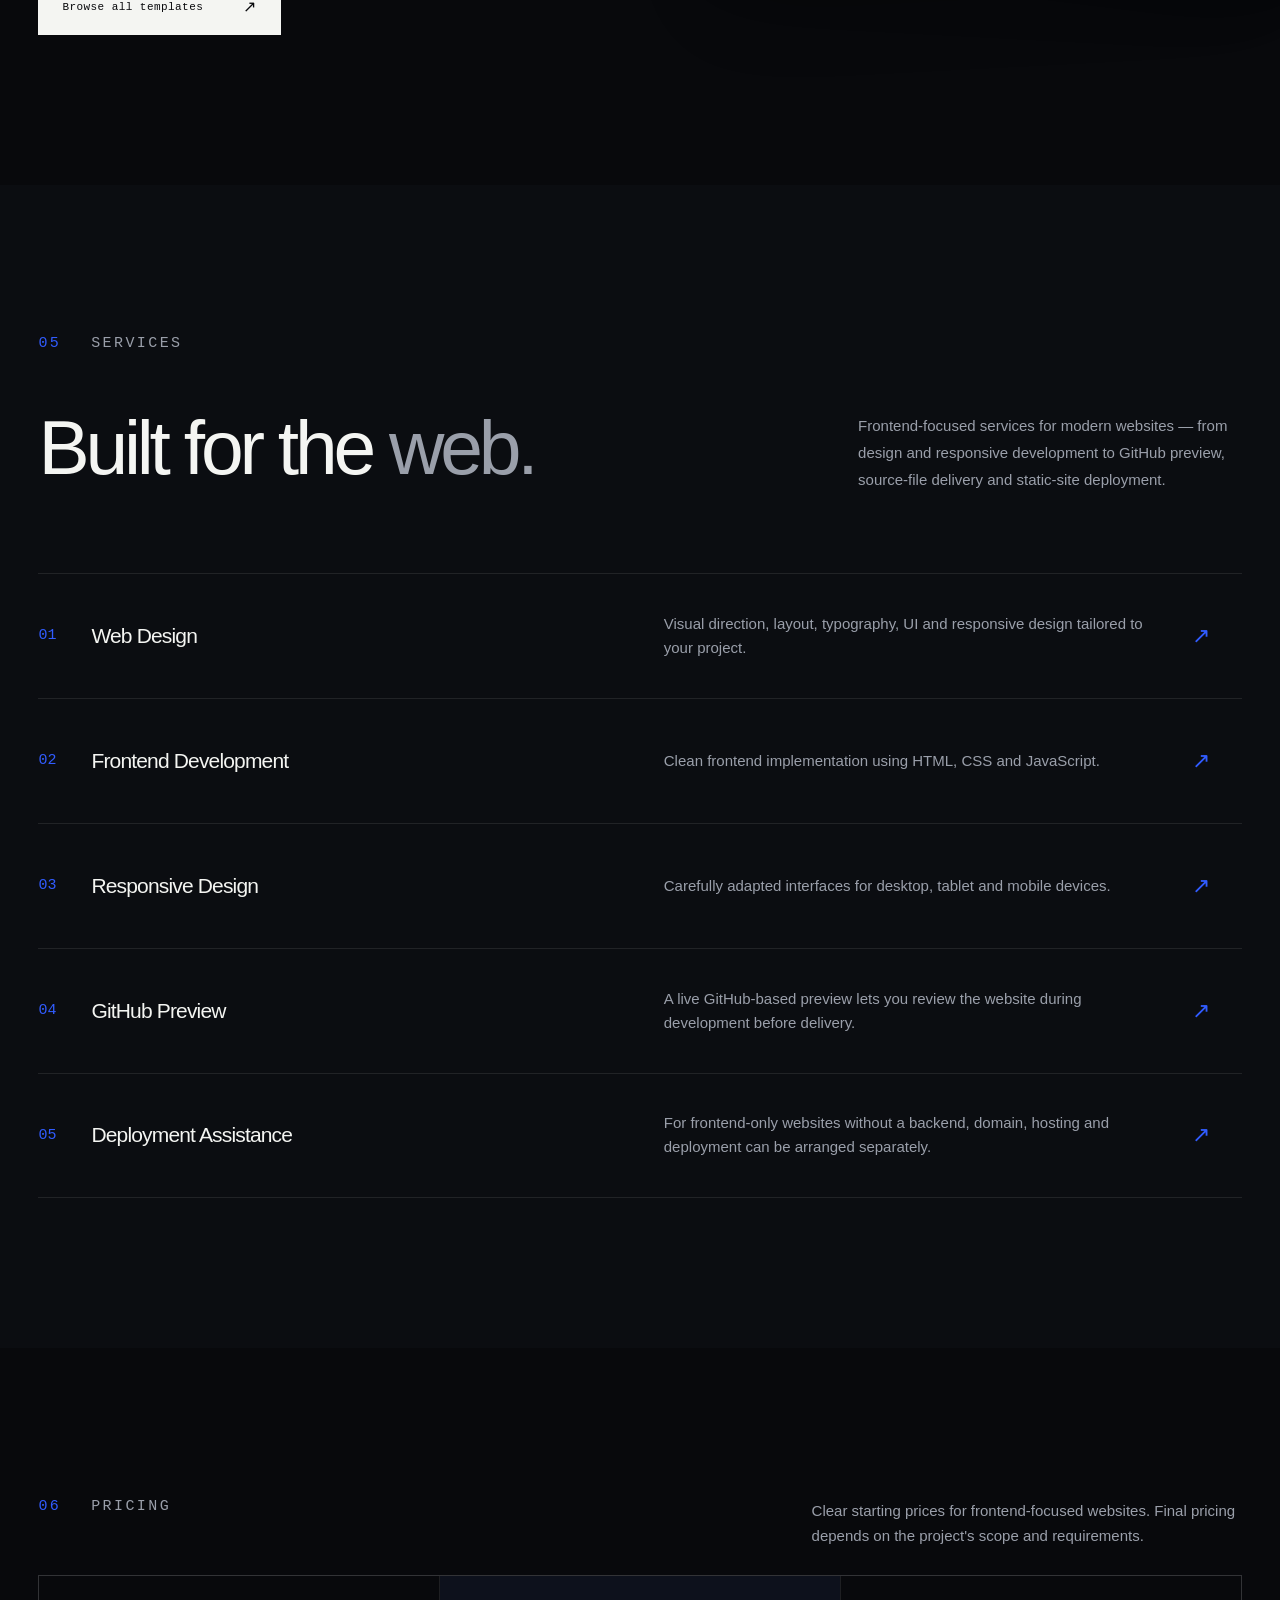
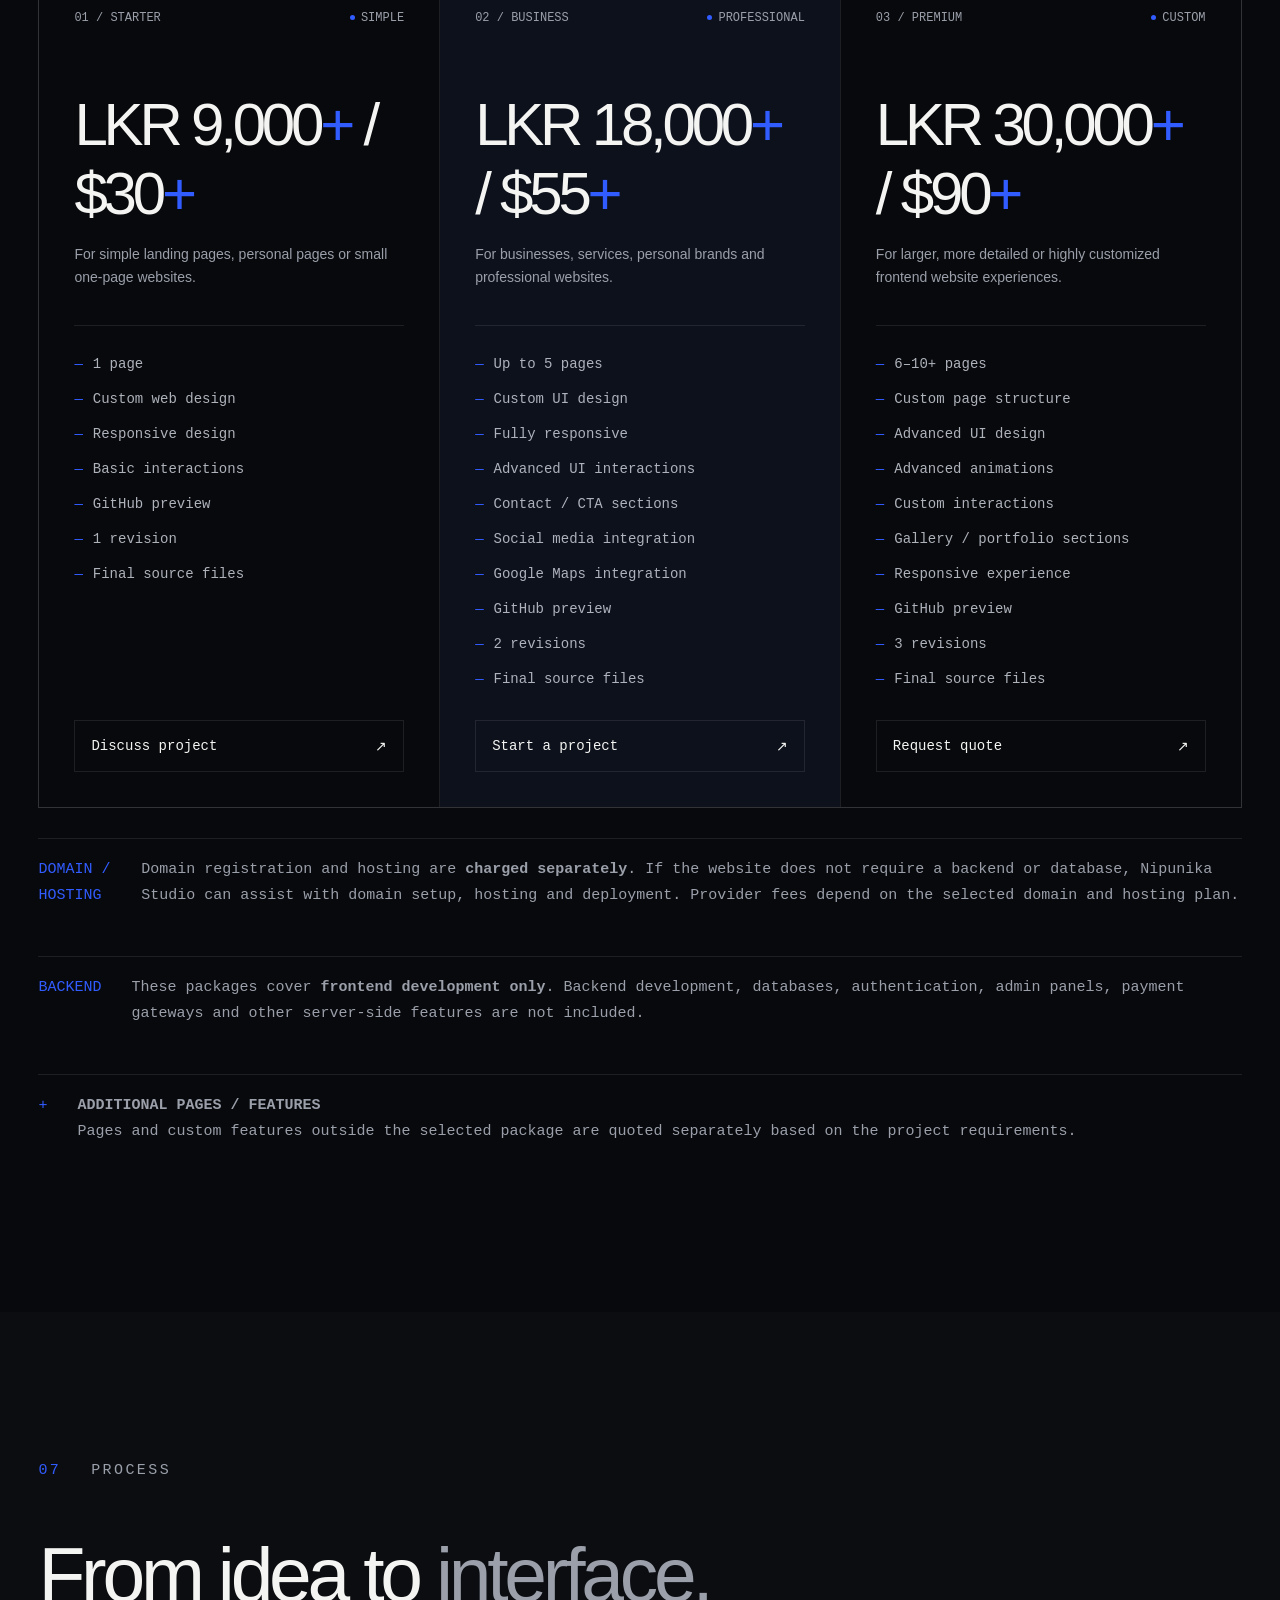
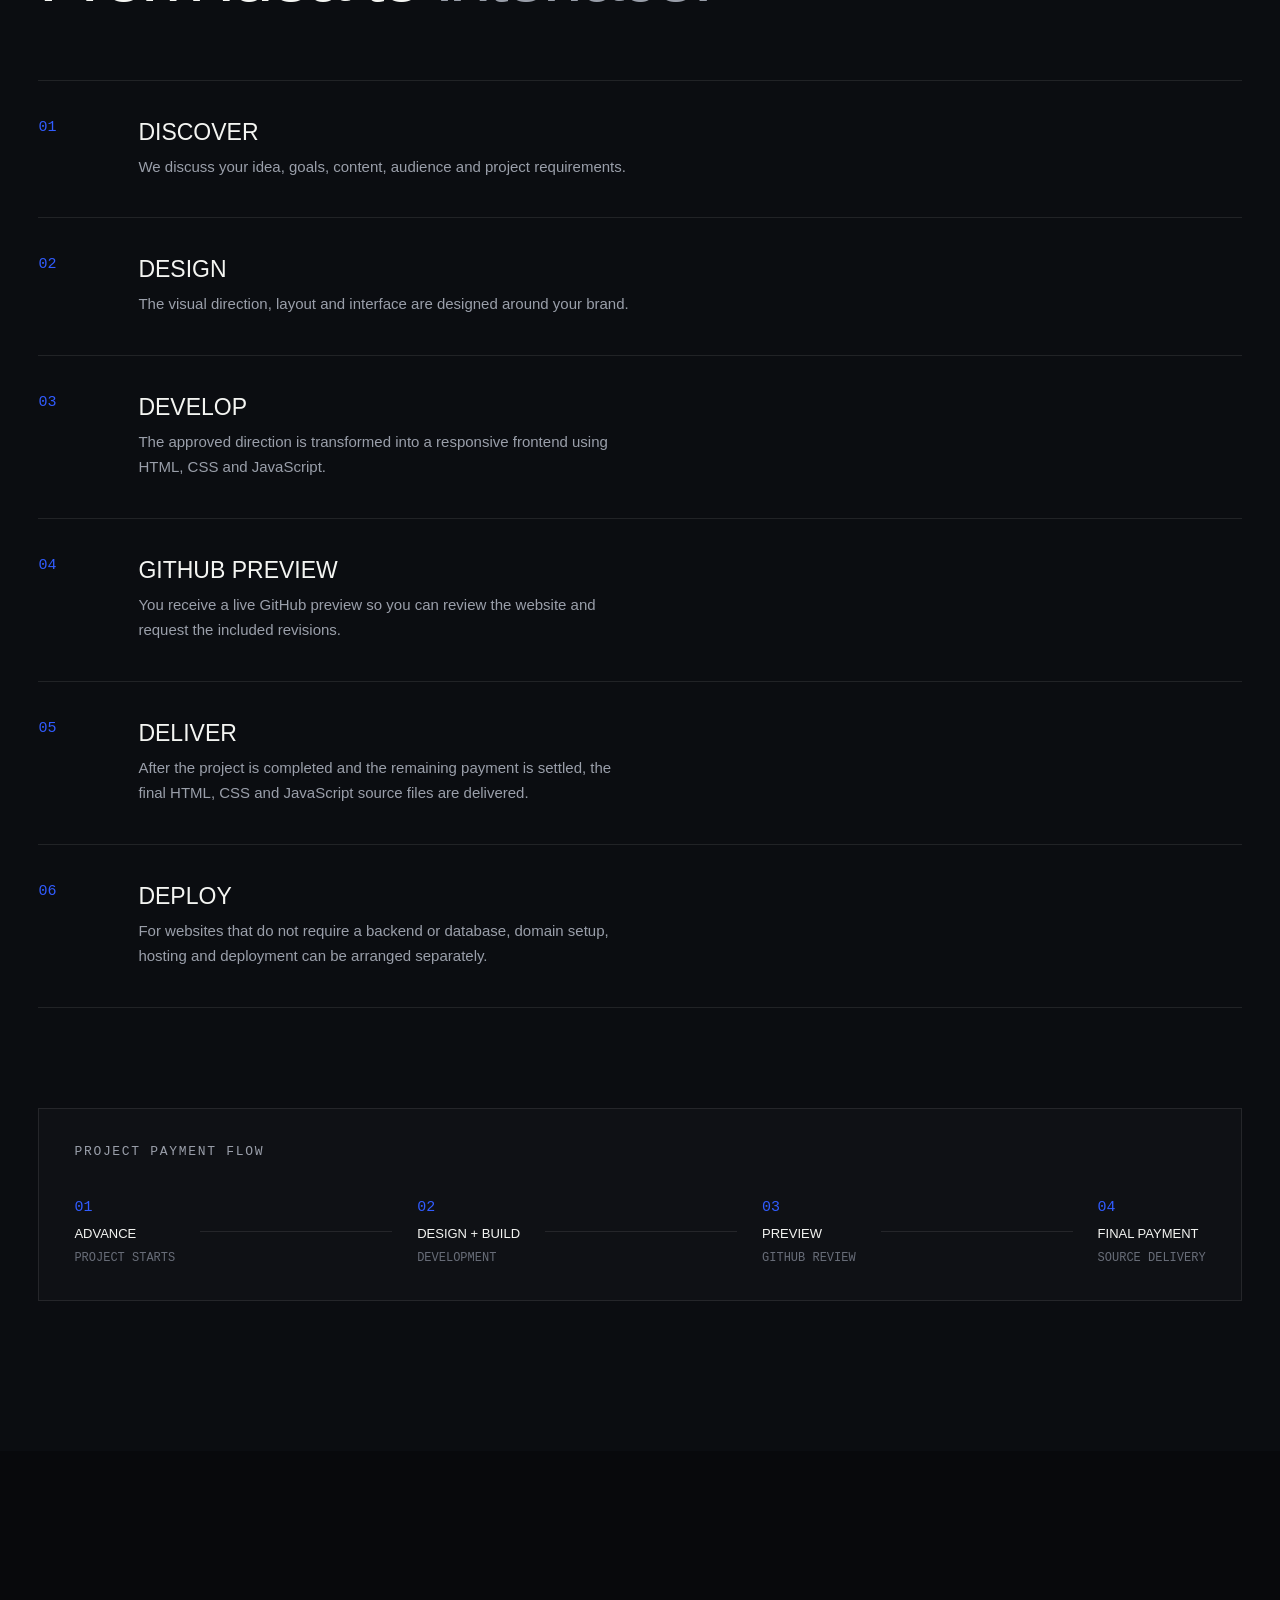
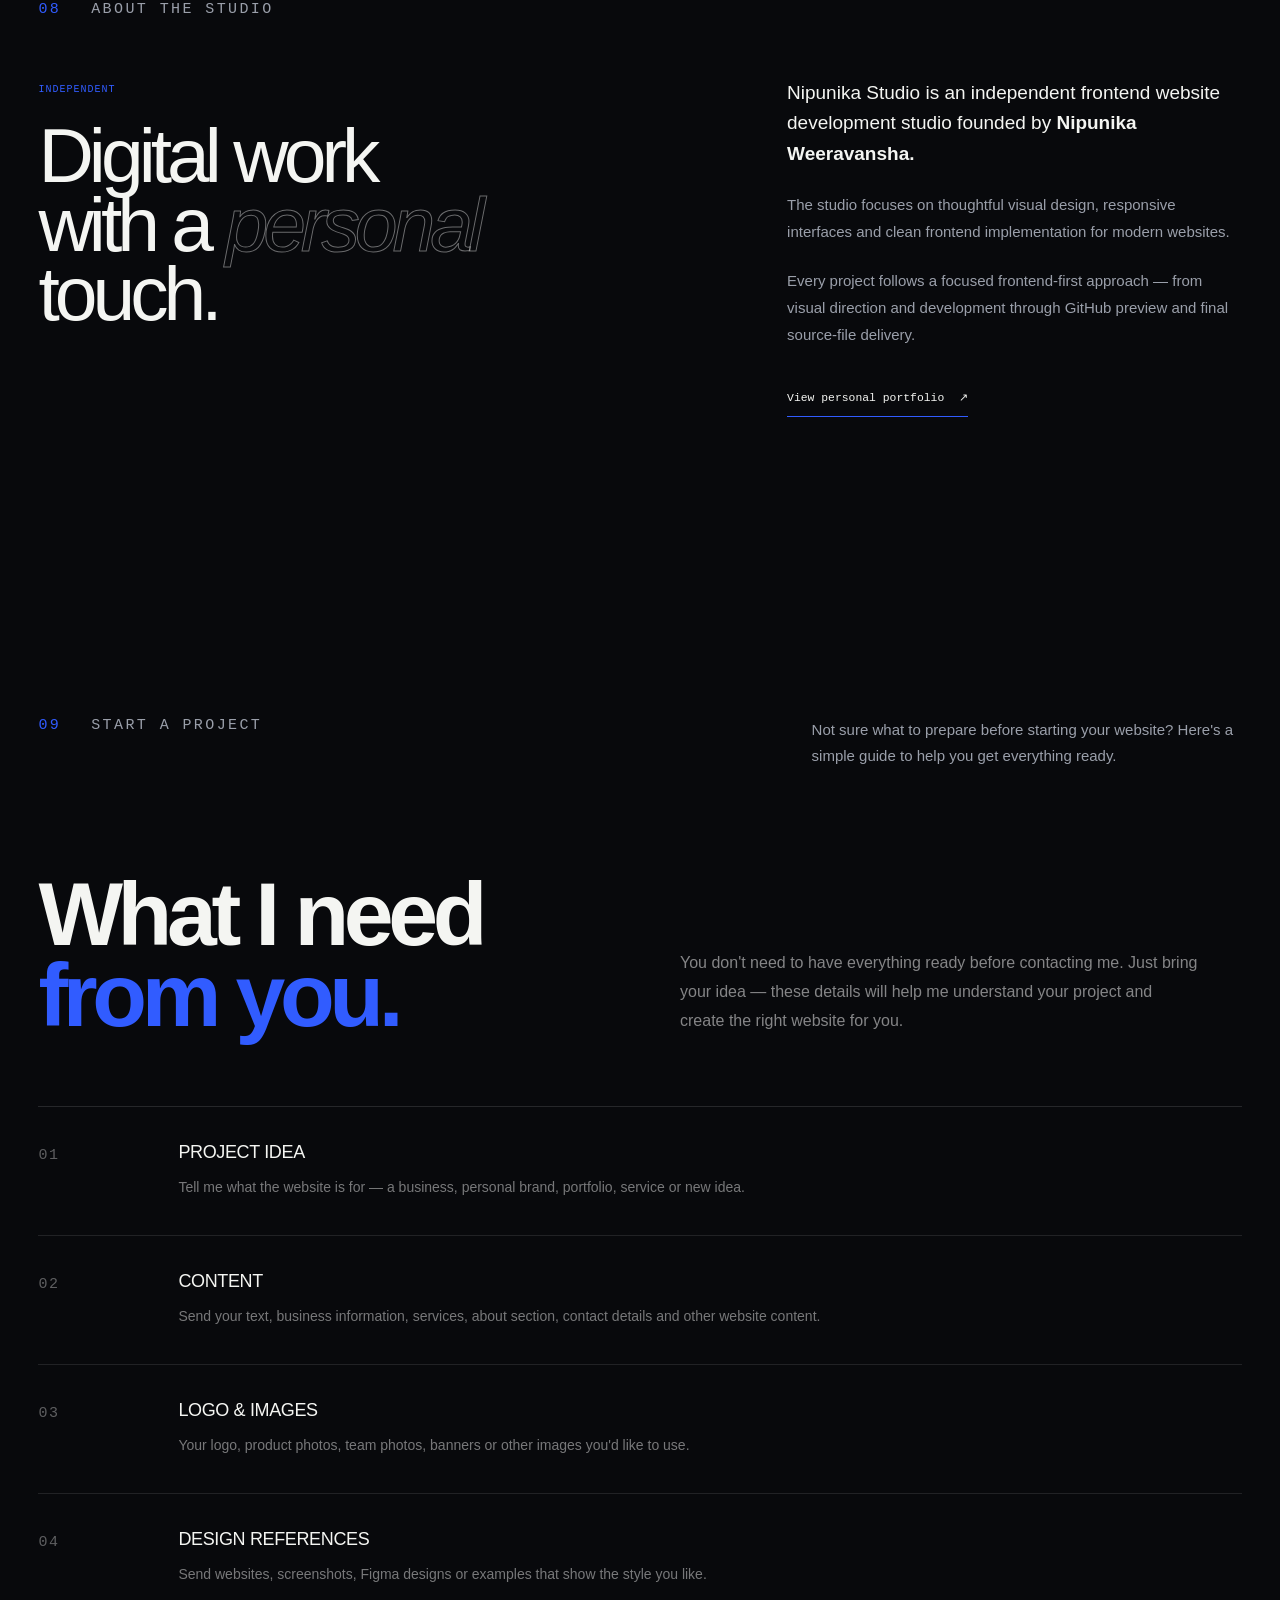
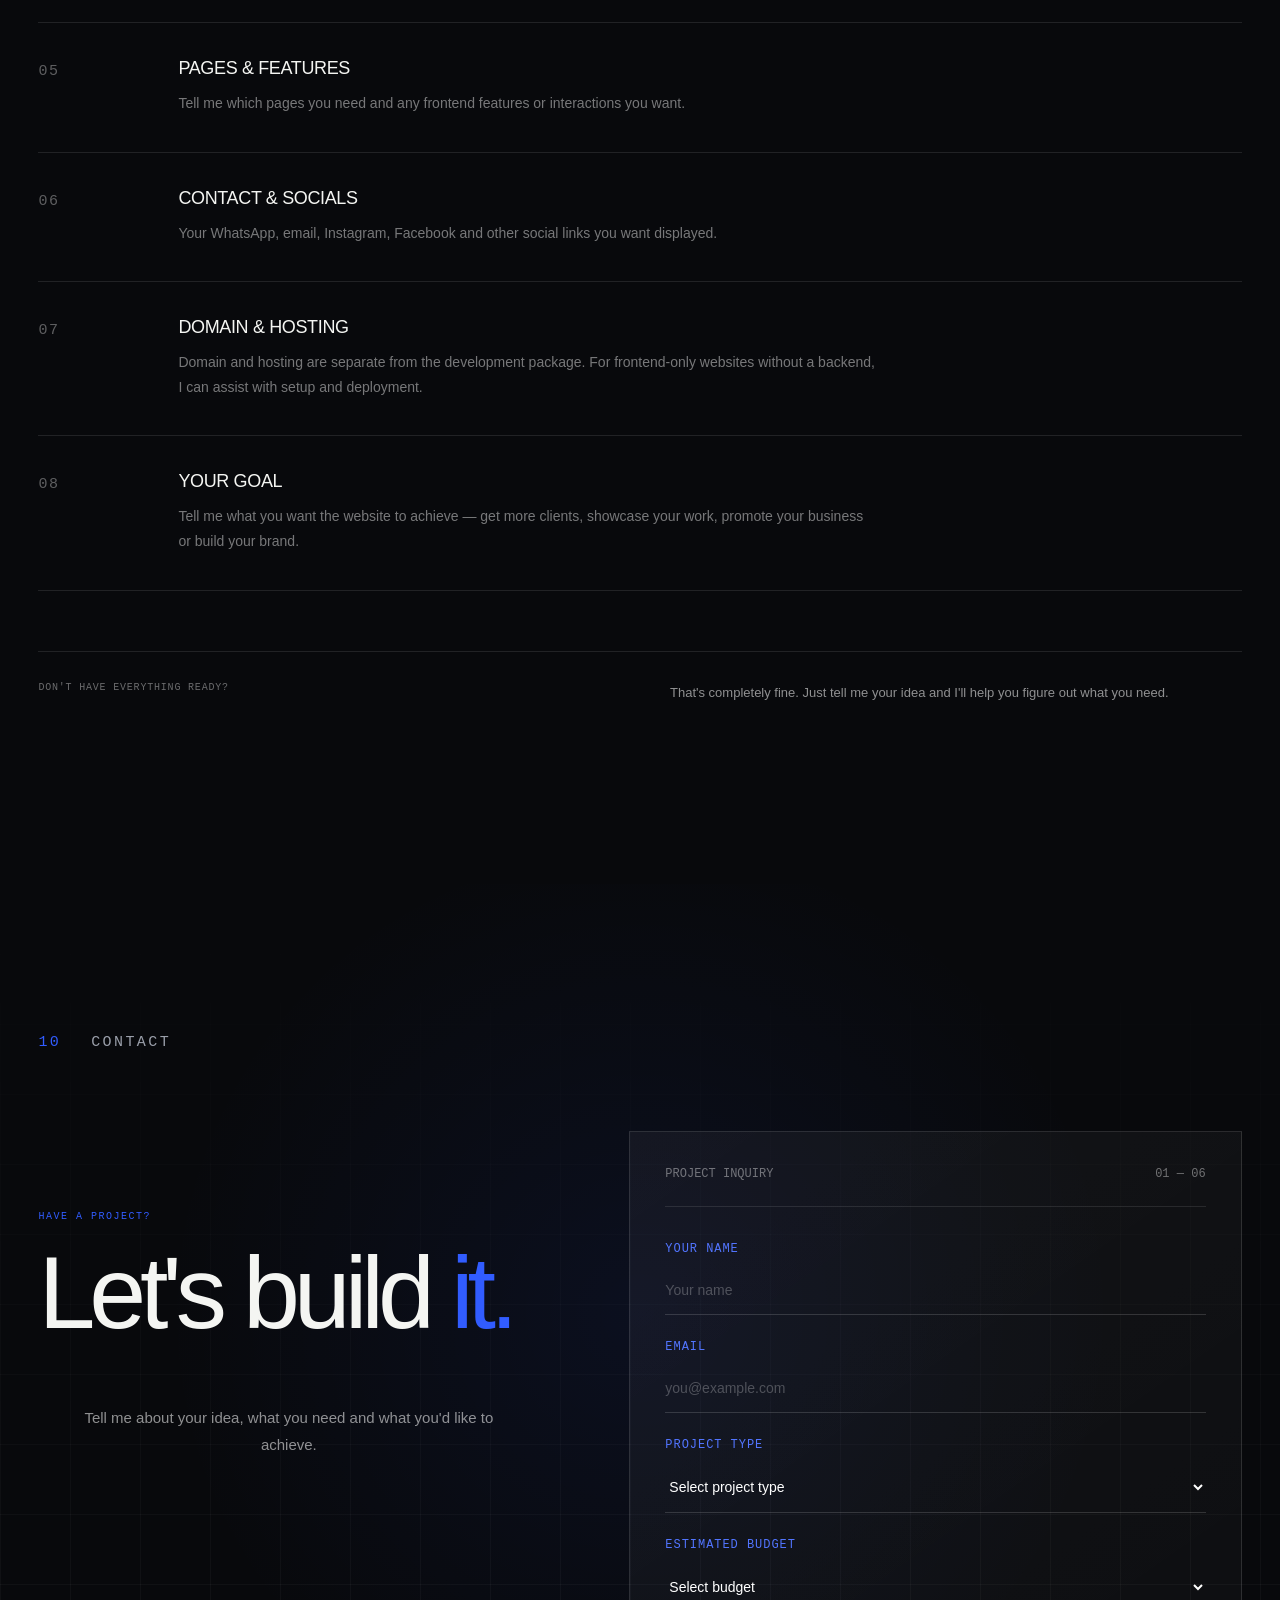
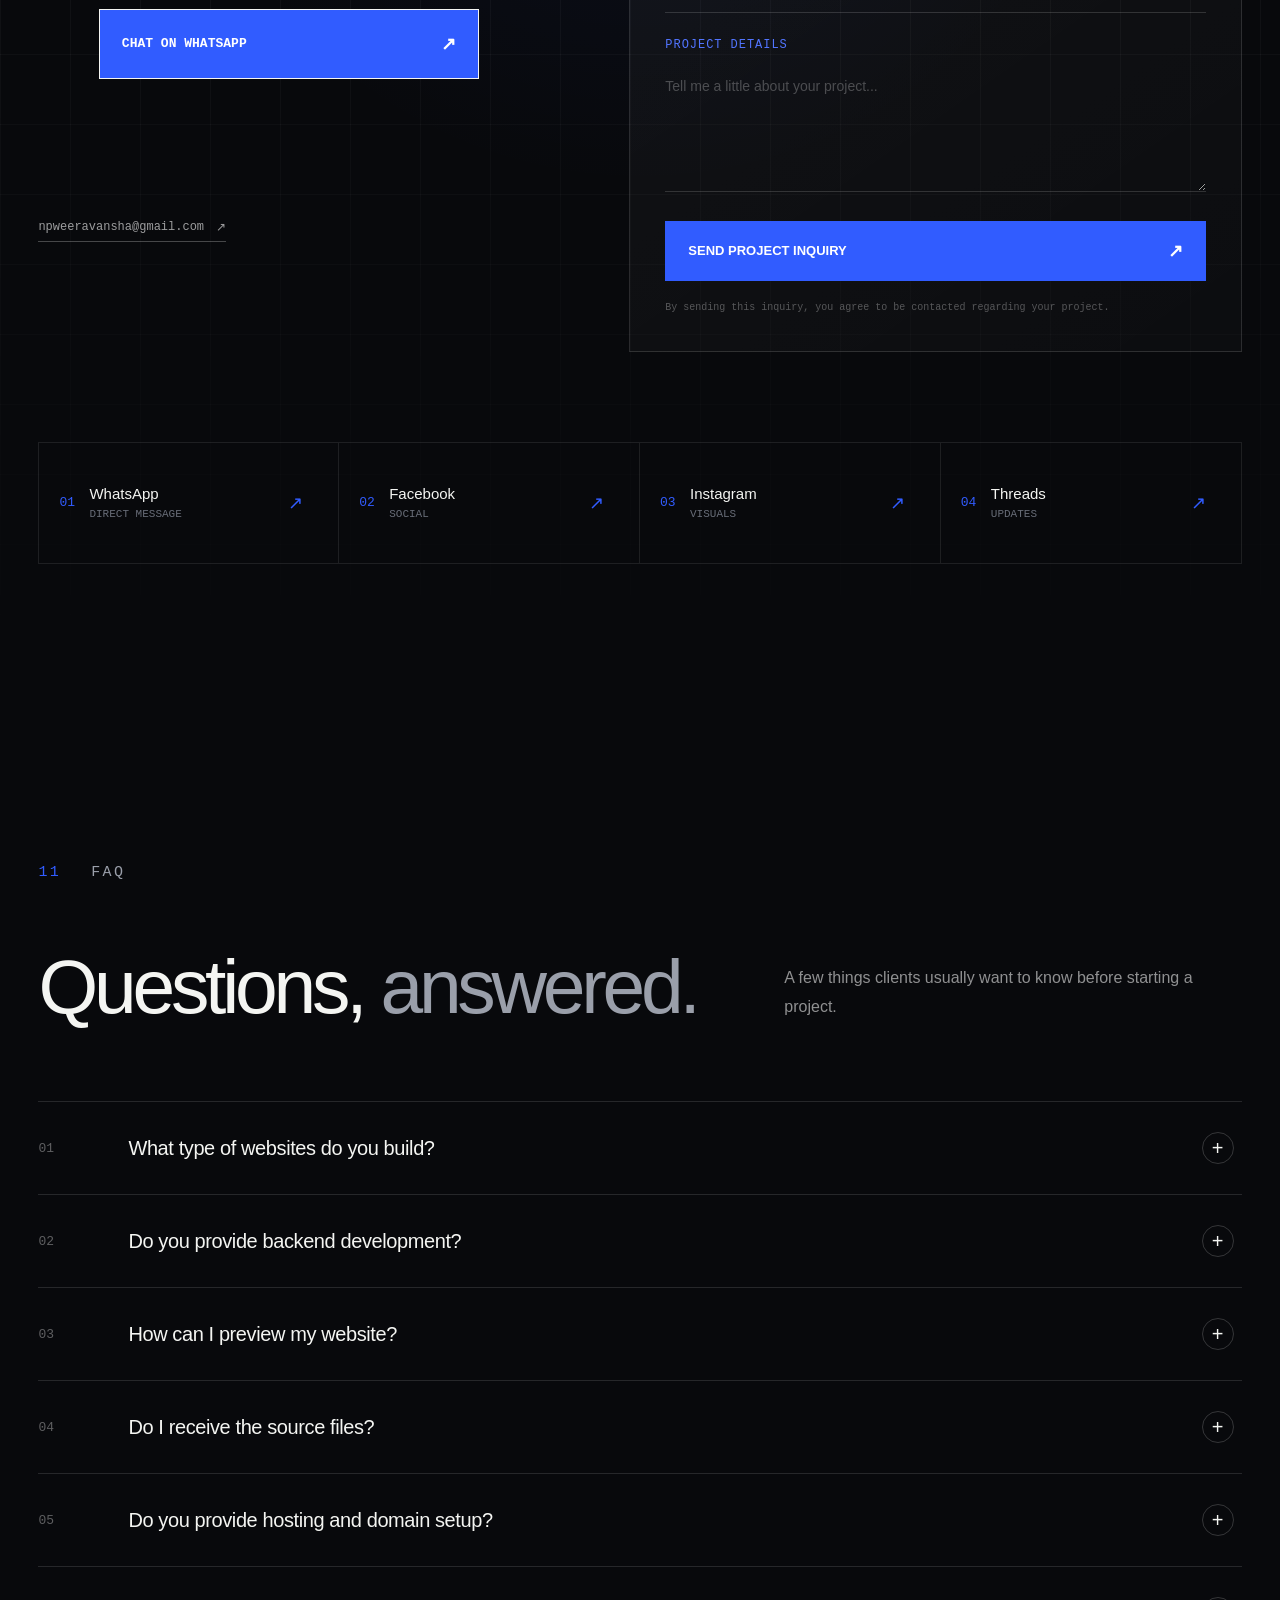
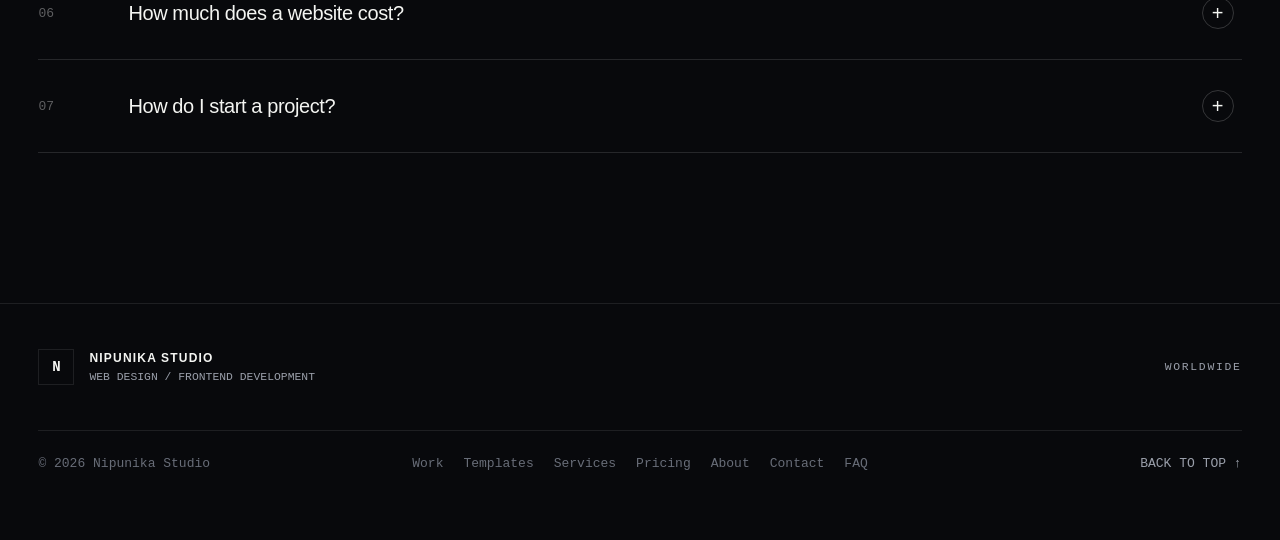
==== commit f07606df: "Add files via upload" ====
--- a/index.html
+++ b/index.html
@@ -915,4 +915,4 @@
 
 </body>
 
-</html>
+</html>
--- a/style.css
+++ b/style.css
@@ -12,12 +12,12 @@
     --muted-2: #686d78;
     --blue: #315cff;
     --blue-light: #5275ff;
-    --border: rgba(255,255,255,.09);
-    --border-blue: rgba(49,92,255,.45);
+    --border: rgba(255, 255, 255, .09);
+    --border-blue: rgba(49, 92, 255, .45);
     --container: 1500px;
     --font: "DM Sans", sans-serif;
     --mono: "JetBrains Mono", monospace;
-    --ease: cubic-bezier(.22,.61,.36,1);
+    --ease: cubic-bezier(.22, .61, .36, 1);
 }
 
 
@@ -136,7 +136,7 @@
 .cursor-follower {
     width: 35px;
     height: 35px;
-    border: 1px solid rgba(255,255,255,.4);
+    border: 1px solid rgba(255, 255, 255, .4);
     transform: translate(-50%, -50%);
     transition:
         width .3s ease,
@@ -160,7 +160,7 @@
 }
 
 .navbar.scrolled {
-    background: rgba(8,9,12,.82);
+    background: rgba(8, 9, 12, .82);
     backdrop-filter: blur(18px);
     border-bottom-color: var(--border);
 }
@@ -327,15 +327,15 @@
     inset: 0;
     pointer-events: none;
     background-image:
-        linear-gradient(rgba(255,255,255,.035) 1px, transparent 1px),
-        linear-gradient(90deg, rgba(255,255,255,.035) 1px, transparent 1px);
+        linear-gradient(rgba(255, 255, 255, .035) 1px, transparent 1px),
+        linear-gradient(90deg, rgba(255, 255, 255, .035) 1px, transparent 1px);
     background-size: 70px 70px;
     mask-image: linear-gradient(to bottom, black, transparent);
 }
 
 .hero-orbit {
     position: absolute;
-    border: 1px solid rgba(49,92,255,.18);
+    border: 1px solid rgba(49, 92, 255, .18);
     border-radius: 50%;
     pointer-events: none;
 }
@@ -353,7 +353,7 @@
     height: 450px;
     right: -80px;
     top: 25%;
-    border-color: rgba(255,255,255,.05);
+    border-color: rgba(255, 255, 255, .05);
     animation: orbit-reverse 14s linear infinite;
 }
 
@@ -444,7 +444,7 @@
 
 .outline-text {
     color: transparent;
-    -webkit-text-stroke: 1px rgba(255,255,255,.4);
+    -webkit-text-stroke: 1px rgba(255, 255, 255, .4);
 }
 
 .blue-text {
@@ -493,7 +493,7 @@
 }
 
 .btn-secondary {
-    background: rgba(255,255,255,.02);
+    background: rgba(255, 255, 255, .02);
 }
 
 .btn:hover {
@@ -507,7 +507,7 @@
 
 .btn-secondary:hover {
     border-color: var(--blue);
-    background: rgba(49,92,255,.08);
+    background: rgba(49, 92, 255, .08);
 }
 
 .arrow {
@@ -520,7 +520,7 @@
 .hero-interface {
     margin-top: 100px;
     border: 1px solid var(--border);
-    background: rgba(13,15,20,.7);
+    background: rgba(13, 15, 20, .7);
     backdrop-filter: blur(10px);
     position: relative;
     overflow: hidden;
@@ -575,11 +575,9 @@
 .side-line {
     height: 70px;
     width: 1px;
-    background: linear-gradient(
-        to bottom,
-        var(--blue),
-        transparent
-    );
+    background: linear-gradient(to bottom,
+            var(--blue),
+            transparent);
 }
 
 .interface-main {
@@ -604,7 +602,7 @@
 
 .interface-big span {
     color: transparent;
-    -webkit-text-stroke: 1px rgba(255,255,255,.25);
+    -webkit-text-stroke: 1px rgba(255, 255, 255, .25);
 }
 
 .interface-line {
@@ -685,7 +683,7 @@
     line-height: 1.8;
 }
 
-.intro-copy p + p {
+.intro-copy p+p {
     margin-top: 25px;
 }
 
@@ -730,7 +728,7 @@
 }
 
 .tech-item:hover {
-    background: rgba(49,92,255,.05);
+    background: rgba(49, 92, 255, .05);
 }
 
 .tech-number,
@@ -823,46 +821,6 @@
     color: var(--muted);
     font-family: var(--mono);
     font-size: 11px;
-}
-
-/* ===============================
-   VIEW ALL PROJECTS BUTTON
-================================ */
-
-.view-projects{
-    display:flex;
-    justify-content:center;
-    margin-top:40px;
-}
-
-.view-projects-btn{
-    display:flex;
-    align-items:center;
-    justify-content:space-between;
-    gap:30px;
-
-    min-width:260px;
-    padding:18px 24px;
-
-    border:1px solid var(--border);
-    background:rgba(255,255,255,.02);
-
-    font-family:var(--mono);
-    font-size:11px;
-    letter-spacing:.12em;
-
-    transition:.35s var(--ease);
-}
-
-.view-projects-btn:hover{
-    transform:translateY(-5px);
-    border-color:var(--border-blue);
-    background:rgba(49,92,255,.08);
-}
-
-.view-projects-btn .arrow{
-    color:var(--blue);
-    font-size:18px;
 }
 
 /* Browser */
@@ -907,7 +865,7 @@
     display: flex;
     align-items: center;
     padding: 0 10px;
-    background: rgba(255,255,255,.025);
+    background: rgba(255, 255, 255, .025);
     color: var(--muted-2);
     font-family: var(--mono);
     font-size: 9px;
@@ -956,8 +914,8 @@
     bottom: 18px;
     z-index: 2;
     padding: 8px 10px;
-    border: 1px solid rgba(255,255,255,.16);
-    background: rgba(8,9,12,.72);
+    border: 1px solid rgba(255, 255, 255, .16);
+    background: rgba(8, 9, 12, .72);
     backdrop-filter: blur(8px);
     color: var(--white);
     font-family: var(--mono);
@@ -981,11 +939,9 @@
 
 .project-one {
     background:
-        linear-gradient(
-            120deg,
+        linear-gradient(120deg,
             #11131a,
-            #0a0b0e
-        );
+            #0a0b0e);
 }
 
 .fake-nav {
@@ -1024,7 +980,7 @@
 
 .fake-hero h4 i {
     color: transparent;
-    -webkit-text-stroke: 1px rgba(255,255,255,.4);
+    -webkit-text-stroke: 1px rgba(255, 255, 255, .4);
 }
 
 .fake-circle {
@@ -1036,7 +992,7 @@
     border: 1px solid var(--blue);
     border-radius: 50%;
     box-shadow:
-        0 0 80px rgba(49,92,255,.15);
+        0 0 80px rgba(49, 92, 255, .15);
     animation: floating 5s ease-in-out infinite;
 }
 
@@ -1090,11 +1046,9 @@
 
 .project-three {
     background:
-        radial-gradient(
-            circle at 70% 40%,
-            rgba(49,92,255,.12),
-            transparent 30%
-        ),
+        radial-gradient(circle at 70% 40%,
+            rgba(49, 92, 255, .12),
+            transparent 30%),
         #090b0f;
 }
 
@@ -1132,6 +1086,468 @@
     font-size: 9px;
 }
 
+
+
+/* =========================================================
+   TEMPLATE PROMO
+========================================================= */
+.templates-promo {
+    border-top: 1px solid var(--border);
+    overflow: hidden;
+}
+
+.templates-promo-grid {
+    display: grid;
+    grid-template-columns: 1.05fr .95fr;
+    gap: 9%;
+    align-items: center;
+}
+
+.templates-promo-copy .section-meta {
+    margin-bottom: 45px;
+}
+
+.templates-promo-copy .section-heading {
+    max-width: 780px;
+}
+
+.templates-promo-copy>p {
+    max-width: 700px;
+    margin-top: 28px;
+    color: var(--muted);
+    font-size: 16px;
+    line-height: 1.8;
+}
+
+.templates-promo-copy .btn {
+    margin-top: 38px;
+    width: fit-content;
+}
+
+.templates-promo-visual {
+    min-height: 560px;
+    position: relative;
+    display: grid;
+    place-items: center;
+}
+
+.promo-card {
+    position: absolute;
+    width: min(100%, 520px);
+    aspect-ratio: 1.28;
+    border: 1px solid var(--border);
+    background: var(--surface);
+    padding: 28px;
+    box-shadow: 0 35px 90px rgba(0, 0, 0, .32);
+}
+
+.promo-card span,
+.promo-card strong,
+.promo-card-top,
+.promo-card-bottom {
+    font-family: var(--mono);
+}
+
+.promo-card-back {
+    transform: translate(55px, -55px) rotate(7deg);
+    opacity: .45;
+    background: #11151c;
+}
+
+.promo-card-back span,
+.promo-card-mid span {
+    color: var(--blue-light);
+    font-size: 11px;
+    letter-spacing: .12em;
+}
+
+.promo-card-back strong,
+.promo-card-mid strong {
+    display: block;
+    margin-top: 25px;
+    font-size: 17px;
+    letter-spacing: .06em;
+    font-weight: 500;
+}
+
+.promo-card-mid {
+    transform: translate(25px, -20px) rotate(3deg);
+    opacity: .72;
+    background: #0f1219;
+}
+
+.promo-card-front {
+    z-index: 3;
+    transform: rotate(-3deg);
+    background: linear-gradient(145deg, #11141d, #090b10);
+    border-color: rgba(49, 92, 255, .35);
+}
+
+.promo-card-top,
+.promo-card-bottom {
+    display: flex;
+    justify-content: space-between;
+    gap: 15px;
+    color: var(--muted-2);
+    font-size: 10px;
+    letter-spacing: .1em;
+}
+
+.promo-card-title {
+    margin-top: 110px;
+    font-size: clamp(45px, 5vw, 76px);
+    line-height: .86;
+    letter-spacing: -.07em;
+    font-weight: 600;
+}
+
+.promo-card-title span {
+    color: transparent;
+    -webkit-text-stroke: 1px rgba(255, 255, 255, .35);
+    font-family: var(--font);
+    font-size: inherit;
+    letter-spacing: inherit;
+}
+
+.promo-card-bottom {
+    position: absolute;
+    left: 28px;
+    right: 28px;
+    bottom: 28px;
+    color: var(--muted);
+}
+
+/* =========================================================
+   TEMPLATES PAGE
+========================================================= */
+.templates-page {
+    padding-top: 170px;
+    min-height: 100vh;
+}
+
+.templates-page-hero {
+    padding-bottom: 85px;
+}
+
+.templates-page-hero .section-meta {
+    margin-bottom: 35px;
+}
+
+.templates-page-title {
+    max-width: 1000px;
+}
+
+.templates-page-intro {
+    max-width: 700px;
+    margin-top: 30px;
+    color: var(--muted);
+    font-size: 16px;
+    line-height: 1.8;
+}
+
+.template-filter-wrap {
+    display: flex;
+    flex-wrap: wrap;
+    gap: 9px;
+    padding: 18px 0;
+    margin-bottom: 55px;
+    border-top: 1px solid var(--border);
+    border-bottom: 1px solid var(--border);
+}
+
+.template-filter {
+    min-height: 42px;
+    padding: 0 16px;
+    border: 1px solid var(--border);
+    background: transparent;
+    color: var(--muted);
+    font-family: var(--mono);
+    font-size: 11px;
+    letter-spacing: .06em;
+    cursor: pointer;
+    transition: .3s var(--ease);
+}
+
+.template-filter:hover,
+.template-filter.active {
+    color: var(--white);
+    border-color: var(--blue);
+    background: rgba(49, 92, 255, .12);
+}
+
+.templates-page-grid {
+    display: grid;
+    grid-template-columns: repeat(3, 1fr);
+    gap: 25px;
+}
+
+.market-template-card {
+    border: 1px solid var(--border);
+    background: var(--surface);
+    overflow: hidden;
+    transition: .4s var(--ease);
+}
+
+.market-template-card:hover {
+    border-color: var(--border-blue);
+    transform: translateY(-7px);
+}
+
+.market-template-preview {
+    position: relative;
+    min-height: 310px;
+    padding: 18px;
+    background: #0b0d12;
+    overflow: hidden;
+}
+
+.market-browser {
+    height: 275px;
+    border: 1px solid rgba(255, 255, 255, .1);
+    background: #10131a;
+    overflow: hidden;
+}
+
+.market-browser-bar {
+    height: 34px;
+    display: flex;
+    align-items: center;
+    gap: 5px;
+    padding: 0 12px;
+    border-bottom: 1px solid rgba(255, 255, 255, .08);
+}
+
+.market-browser-bar i {
+    width: 5px;
+    height: 5px;
+    border-radius: 50%;
+    border: 1px solid var(--muted-2);
+}
+
+.market-browser-bar b {
+    margin-left: 10px;
+    color: var(--muted-2);
+    font-family: var(--mono);
+    font-size: 8px;
+    font-weight: 400;
+}
+
+.market-mock {
+    height: calc(100% - 34px);
+    padding: 32px;
+    position: relative;
+    overflow: hidden;
+}
+
+.market-mock::before,
+.market-mock::after {
+    content: "";
+    position: absolute;
+    border: 1px solid rgba(255, 255, 255, .1);
+    border-radius: 50%;
+}
+
+.market-mock::before {
+    width: 190px;
+    height: 190px;
+    right: -70px;
+    top: -55px;
+}
+
+.market-mock::after {
+    width: 110px;
+    height: 110px;
+    right: 40px;
+    bottom: -70px;
+    border-color: rgba(49, 92, 255, .3);
+}
+
+.market-mock small {
+    color: rgba(255, 255, 255, .55);
+    font-family: var(--mono);
+    font-size: 8px;
+    letter-spacing: .12em;
+}
+
+.market-mock strong {
+    display: block;
+    position: relative;
+    z-index: 2;
+    margin-top: 35px;
+    font-size: 38px;
+    line-height: .88;
+    letter-spacing: -.065em;
+    font-weight: 600;
+}
+
+.market-mock em {
+    display: block;
+    margin-top: 25px;
+    position: relative;
+    z-index: 2;
+    color: var(--blue-light);
+    font-family: var(--mono);
+    font-size: 10px;
+    font-style: normal;
+}
+
+.market-mock-1 {
+    background: linear-gradient(135deg, #171c2b, #0b0d13);
+}
+
+.market-mock-2 {
+    background: linear-gradient(135deg, #1a1715, #0c0d0f);
+}
+
+.market-mock-3 {
+    background: linear-gradient(135deg, #151b18, #0b0d0c);
+}
+
+.market-mock-4 {
+    background: linear-gradient(135deg, #1a151e, #0d0b10);
+}
+
+.market-mock-5 {
+    background: linear-gradient(135deg, #17191c, #0b0c0e);
+}
+
+.market-mock-6 {
+    background: linear-gradient(135deg, #151923, #0a0c11);
+}
+
+.market-badge {
+    position: absolute;
+    top: 30px;
+    right: 30px;
+    z-index: 4;
+    padding: 7px 9px;
+    background: rgba(8, 9, 12, .78);
+    border: 1px solid rgba(255, 255, 255, .14);
+    backdrop-filter: blur(8px);
+    font-family: var(--mono);
+    font-size: 10px;
+    letter-spacing: .08em;
+}
+
+.market-badge.premium {
+    color: var(--blue-light);
+}
+
+.market-badge.free {
+    color: #c5ff9d;
+}
+
+.market-template-info {
+    padding: 25px;
+}
+
+.market-template-meta {
+    display: flex;
+    justify-content: space-between;
+    gap: 15px;
+    margin-bottom: 14px;
+    color: var(--muted-2);
+    font-family: var(--mono);
+    font-size: 11px;
+    letter-spacing: .06em;
+}
+
+.market-template-meta strong {
+    color: var(--white);
+    font-size: 18px;
+    font-weight: 500;
+    letter-spacing: 0;
+}
+
+.market-template-info h2 {
+    font-size: 25px;
+    line-height: 1.12;
+    letter-spacing: -.04em;
+    font-weight: 500;
+}
+
+.market-template-info p {
+    min-height: 70px;
+    margin: 13px 0 22px;
+    color: var(--muted);
+    font-size: 13px;
+    line-height: 1.7;
+}
+
+.market-template-actions {
+    display: grid;
+    grid-template-columns: 1fr auto;
+    gap: 9px;
+}
+
+.market-buy,
+.market-demo {
+    min-height: 44px;
+    display: inline-flex;
+    align-items: center;
+    justify-content: center;
+    gap: 13px;
+    padding: 0 15px;
+    border: 1px solid var(--border);
+    font-family: var(--mono);
+    font-size: 11px;
+    letter-spacing: .06em;
+    transition: .3s var(--ease);
+}
+
+.market-buy {
+    background: rgba(49, 92, 255, .12);
+    border-color: var(--border-blue);
+}
+
+.market-buy span {
+    color: var(--blue-light);
+    font-size: 16px;
+}
+
+.market-buy:hover {
+    background: rgba(49, 92, 255, .22);
+    transform: translateY(-2px);
+}
+
+.market-buy.free {
+    color: #d7ffc1;
+    border-color: rgba(197, 255, 157, .28);
+    background: rgba(197, 255, 157, .05);
+}
+
+.market-buy.free:hover {
+    background: rgba(197, 255, 157, .1);
+}
+
+.market-demo {
+    color: var(--muted);
+}
+
+.market-demo:hover {
+    color: var(--white);
+    border-color: rgba(255, 255, 255, .2);
+}
+
+.template-empty {
+    grid-column: 1 / -1;
+    padding: 70px 25px;
+    border: 1px solid var(--border);
+    text-align: center;
+    color: var(--muted);
+    font-family: var(--mono);
+    font-size: 12px;
+    letter-spacing: .05em;
+}
+
+.template-page-note {
+    margin-top: 60px;
+    padding: 25px 0 0;
+    border-top: 1px solid var(--border);
+    color: var(--muted);
+    font-size: 12px;
+    line-height: 1.7;
+}
 
 /* =========================================================
    SERVICES
@@ -1170,7 +1586,7 @@
 
 .service:hover {
     padding-left: 20px;
-    background: rgba(49,92,255,.035);
+    background: rgba(49, 92, 255, .035);
 }
 
 .service-left {
@@ -1267,7 +1683,7 @@
     font-weight: 500;
 }
 
-.price > span {
+.price>span {
     color: var(--blue);
 }
 
@@ -1325,7 +1741,7 @@
     color: var(--bg);
 }
 
-.pricing-note > span {
+.pricing-note>span {
     color: var(--blue);
 }
 
@@ -1391,7 +1807,7 @@
     margin-top: 100px;
     padding: 35px;
     border: 1px solid var(--border);
-    background: rgba(255,255,255,.015);
+    background: rgba(255, 255, 255, .015);
 }
 
 .payment-title {
@@ -1407,7 +1823,7 @@
     align-items: center;
 }
 
-.payment-steps > div:not(.flow-line) {
+.payment-steps>div:not(.flow-line) {
     display: flex;
     flex-direction: column;
     gap: 10px;
@@ -1448,7 +1864,7 @@
     gap: 15%;
 }
 
-.about-title > span {
+.about-title>span {
     color: var(--blue);
     font-family: var(--mono);
     font-size: 10px;
@@ -1465,7 +1881,7 @@
 
 .about-title i {
     color: transparent;
-    -webkit-text-stroke: 1px rgba(255,255,255,.4);
+    -webkit-text-stroke: 1px rgba(255, 255, 255, .4);
 }
 
 .about-content {
@@ -1474,7 +1890,7 @@
     line-height: 1.8;
 }
 
-.about-content p + p {
+.about-content p+p {
     margin-top: 22px;
 }
 
@@ -1508,11 +1924,9 @@
 .contact {
     min-height: 850px;
     background:
-        radial-gradient(
-            circle at 50% 30%,
-            rgba(49,92,255,.08),
-            transparent 40%
-        );
+        radial-gradient(circle at 50% 30%,
+            rgba(49, 92, 255, .08),
+            transparent 40%);
 }
 
 .contact-grid {
@@ -1596,7 +2010,7 @@
 }
 
 .social-item:hover {
-    background: rgba(49,92,255,.07);
+    background: rgba(49, 92, 255, .07);
 }
 
 .social-number {
@@ -1626,7 +2040,7 @@
 }
 
 .social-item:hover .social-arrow {
-    transform: translate(4px,-4px);
+    transform: translate(4px, -4px);
 }
 
 
@@ -1732,7 +2146,9 @@
 ========================================================= */
 
 @keyframes floating {
-    0%, 100% {
+
+    0%,
+    100% {
         transform: translateY(0) rotate(0deg);
     }
 
@@ -2165,16 +2581,16 @@
 
 .faq-heading p {
     max-width: 420px;
-    color: rgba(255,255,255,.55);
+    color: rgba(255, 255, 255, .55);
     line-height: 1.8;
 }
 
 .faq-list {
-    border-top: 1px solid rgba(255,255,255,.12);
+    border-top: 1px solid rgba(255, 255, 255, .12);
 }
 
 .faq-item {
-    border-bottom: 1px solid rgba(255,255,255,.12);
+    border-bottom: 1px solid rgba(255, 255, 255, .12);
 }
 
 .faq-item summary {
@@ -2195,10 +2611,10 @@
     display: none;
 }
 
-.faq-item summary > span:first-child {
+.faq-item summary>span:first-child {
     font-family: "JetBrains Mono", monospace;
     font-size: 13px;
-    color: rgba(255,255,255,.35);
+    color: rgba(255, 255, 255, .35);
 }
 
 .faq-item summary strong {
@@ -2214,7 +2630,7 @@
     display: grid;
     place-items: center;
 
-    border: 1px solid rgba(255,255,255,.18);
+    border: 1px solid rgba(255, 255, 255, .18);
     border-radius: 50%;
 
     font-size: 20px;
@@ -2244,7 +2660,7 @@
 
 .faq-answer p {
     max-width: 700px;
-    color: rgba(255,255,255,.5);
+    color: rgba(255, 255, 255, .5);
     line-height: 1.8;
     margin: 0;
 }
@@ -2291,9 +2707,9 @@
     color: #315cff;
 }
 
-.contact-content > p {
+.contact-content>p {
     max-width: 420px;
-    color: rgba(255,255,255,.55);
+    color: rgba(255, 255, 255, .55);
     line-height: 1.8;
     margin-bottom: 35px;
 }
@@ -2338,7 +2754,7 @@
 .contact-email {
     margin-top: 25px;
 
-    color: rgba(255,255,255,.6);
+    color: rgba(255, 255, 255, .6);
 
     font-family: "JetBrains Mono", monospace;
     font-size: 12px;
@@ -2348,7 +2764,7 @@
     display: inline-flex;
     gap: 12px;
 
-    border-bottom: 1px solid rgba(255,255,255,.25);
+    border-bottom: 1px solid rgba(255, 255, 255, .25);
 
     padding-bottom: 6px;
 
@@ -2367,14 +2783,12 @@
 .contact-form {
     padding: 35px;
 
-    border: 1px solid rgba(255,255,255,.12);
+    border: 1px solid rgba(255, 255, 255, .12);
 
     background:
-        linear-gradient(
-            145deg,
-            rgba(255,255,255,.045),
-            rgba(255,255,255,.015)
-        );
+        linear-gradient(145deg,
+            rgba(255, 255, 255, .045),
+            rgba(255, 255, 255, .015));
 
     position: relative;
 }
@@ -2386,12 +2800,12 @@
     padding-bottom: 25px;
     margin-bottom: 35px;
 
-    border-bottom: 1px solid rgba(255,255,255,.1);
+    border-bottom: 1px solid rgba(255, 255, 255, .1);
 
     font-family: "JetBrains Mono", monospace;
     font-size: 12px;
 
-    color: rgba(255,255,255,.4);
+    color: rgba(255, 255, 255, .4);
 }
 
 .form-group {
@@ -2421,7 +2835,7 @@
     background: transparent;
 
     border: none;
-    border-bottom: 1px solid rgba(255,255,255,.15);
+    border-bottom: 1px solid rgba(255, 255, 255, .15);
 
     color: #fff;
 
@@ -2440,7 +2854,7 @@
 
 .form-group input::placeholder,
 .form-group textarea::placeholder {
-    color: rgba(255,255,255,.25);
+    color: rgba(255, 255, 255, .25);
 }
 
 .form-group input:focus,
@@ -2510,7 +2924,7 @@
 
     line-height: 1.7;
 
-    color: rgba(255,255,255,.3);
+    color: rgba(255, 255, 255, .3);
 }
 
 
@@ -2529,7 +2943,7 @@
 }
 
 .social-item:hover {
-    background: rgba(49,92,255,.05);
+    background: rgba(49, 92, 255, .05);
     padding-left: 12px;
 }
 
@@ -2654,7 +3068,7 @@
 
     align-self: end;
 
-    color: rgba(255,255,255,.5);
+    color: rgba(255, 255, 255, .5);
 
     line-height: 1.8;
 
@@ -2665,7 +3079,7 @@
 /* CHECKLIST */
 
 .project-checklist {
-    border-top: 1px solid rgba(255,255,255,.12);
+    border-top: 1px solid rgba(255, 255, 255, .12);
 }
 
 
@@ -2678,7 +3092,7 @@
 
     padding: 35px 0;
 
-    border-bottom: 1px solid rgba(255,255,255,.1);
+    border-bottom: 1px solid rgba(255, 255, 255, .1);
 
     transition:
         background .3s ease,
@@ -2687,7 +3101,7 @@
 
 
 .project-item:hover {
-    background: rgba(49,92,255,.04);
+    background: rgba(49, 92, 255, .04);
 
     padding-left: 15px;
 }
@@ -2698,7 +3112,7 @@
 
     font-size: 15px;
 
-    color: rgba(255,255,255,.35);
+    color: rgba(255, 255, 255, .35);
 
     padding-top: 5px;
 }
@@ -2720,7 +3134,7 @@
 
     margin: 0;
 
-    color: rgba(255,255,255,.45);
+    color: rgba(255, 255, 255, .45);
 
     font-size: 14px;
 
@@ -2741,7 +3155,7 @@
 
     padding: 30px 0;
 
-    border-top: 1px solid rgba(255,255,255,.1);
+    border-top: 1px solid rgba(255, 255, 255, .1);
 }
 
 
@@ -2750,7 +3164,7 @@
 
     font-size: 10px;
 
-    color: rgba(255,255,255,.4);
+    color: rgba(255, 255, 255, .4);
 
     letter-spacing: .08em;
 }
@@ -2759,7 +3173,7 @@
 .project-bottom p {
     margin: 0;
 
-    color: rgba(255,255,255,.55);
+    color: rgba(255, 255, 255, .55);
 
     line-height: 1.7;
 
@@ -2824,3 +3238,97 @@
     }
 
 }
+
+
+/* =========================================================
+   TEMPLATE RESPONSIVE
+========================================================= */
+@media (max-width: 1100px) {
+    .templates-promo-grid {
+        grid-template-columns: 1fr;
+        gap: 40px;
+    }
+
+    .templates-promo-visual {
+        min-height: 500px;
+    }
+
+    .templates-page-grid {
+        grid-template-columns: repeat(2, 1fr);
+    }
+}
+
+@media (max-width: 800px) {
+    .templates-promo-copy .section-heading {
+        font-size: clamp(46px, 10vw, 75px);
+    }
+
+    .templates-promo-visual {
+        min-height: 410px;
+    }
+
+    .promo-card {
+        width: 90%;
+    }
+
+    .promo-card-title {
+        margin-top: 80px;
+        font-size: clamp(40px, 10vw, 62px);
+    }
+
+    .templates-page {
+        padding-top: 130px;
+    }
+}
+
+@media (max-width: 700px) {
+    .templates-page-grid {
+        grid-template-columns: 1fr;
+        gap: 18px;
+    }
+
+    .market-template-preview {
+        min-height: 280px;
+    }
+
+    .market-browser {
+        height: 245px;
+    }
+
+    .market-template-info {
+        padding: 20px;
+    }
+
+    .market-template-info h2 {
+        font-size: 22px;
+    }
+
+    .market-template-info p {
+        min-height: 0;
+    }
+
+    .market-template-actions {
+        grid-template-columns: 1fr 100px;
+    }
+
+    .template-filter-wrap {
+        gap: 7px;
+    }
+
+    .template-filter {
+        padding: 0 12px;
+        font-size: 10px;
+    }
+
+    .promo-card-back {
+        transform: translate(25px, -35px) rotate(6deg);
+    }
+
+    .promo-card-mid {
+        transform: translate(12px, -12px) rotate(3deg);
+    }
+
+    .promo-card-front {
+        transform: rotate(-2deg);
+    }
+}
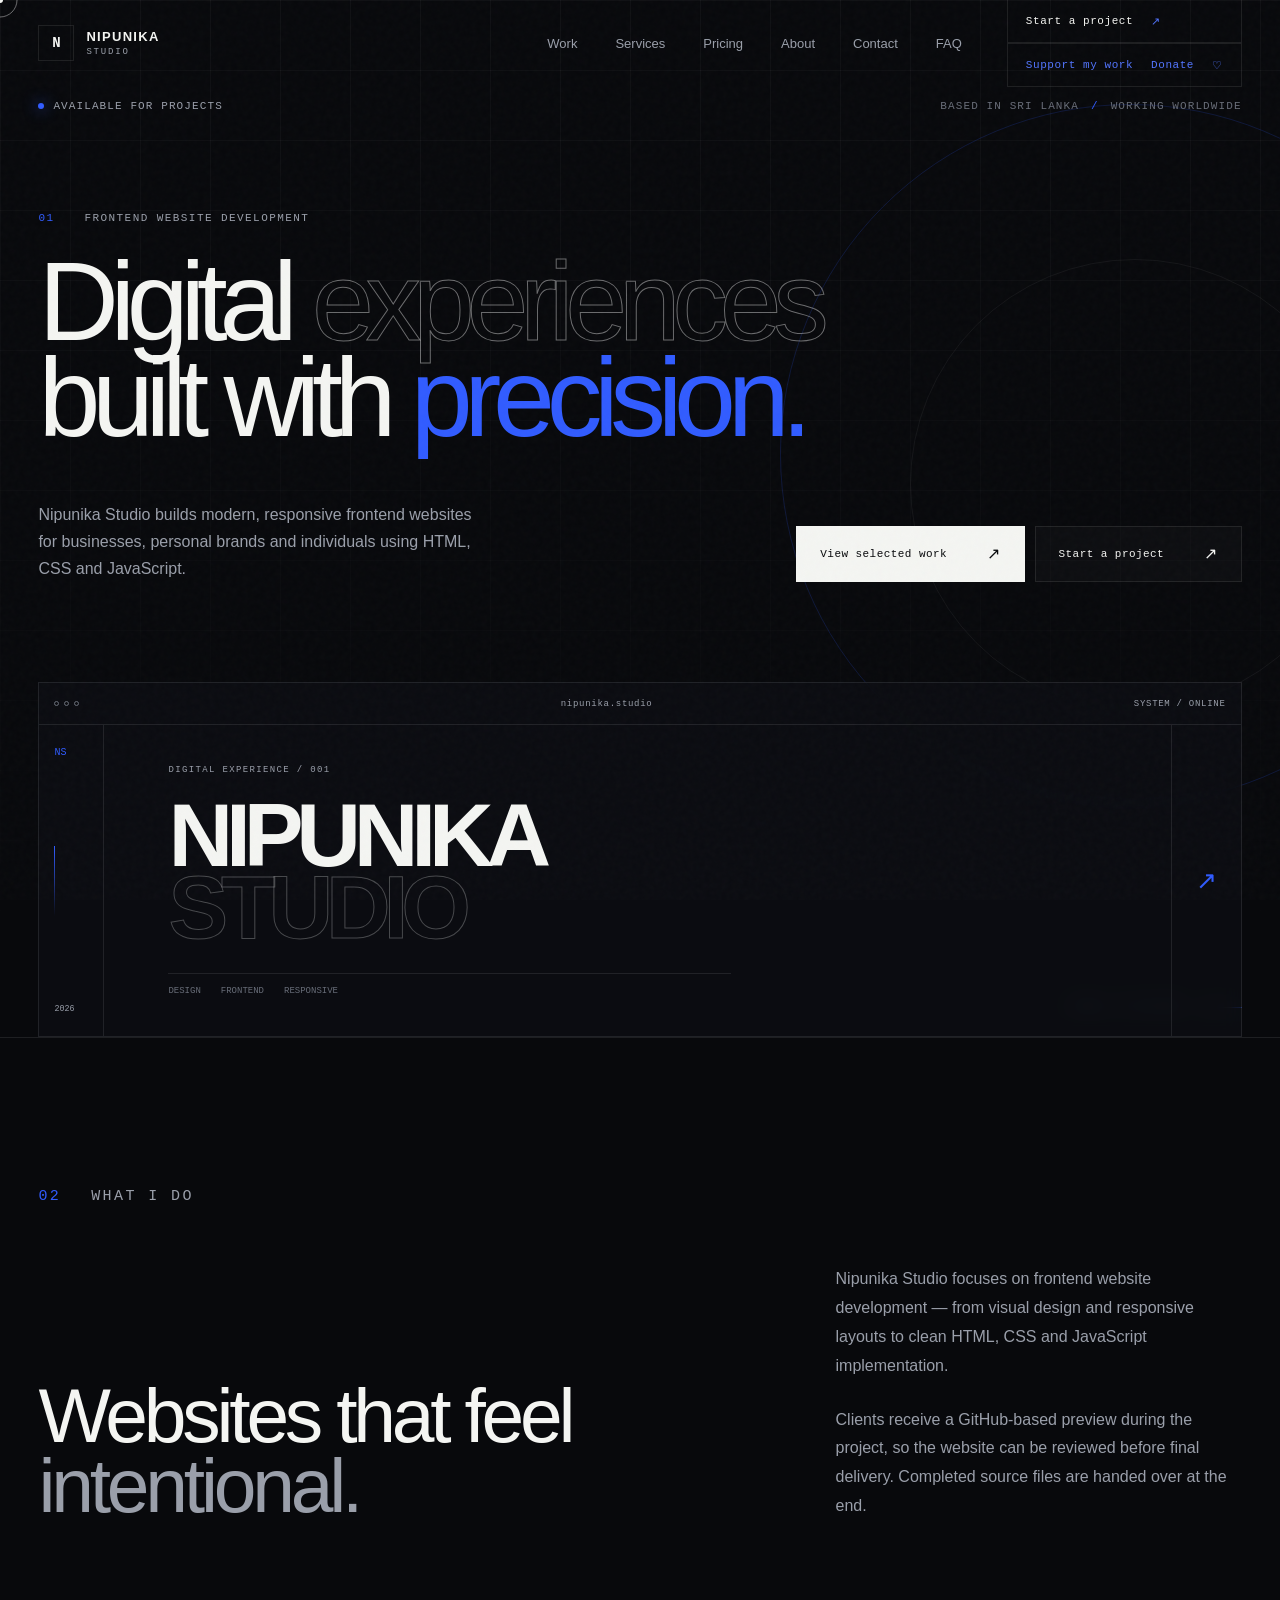
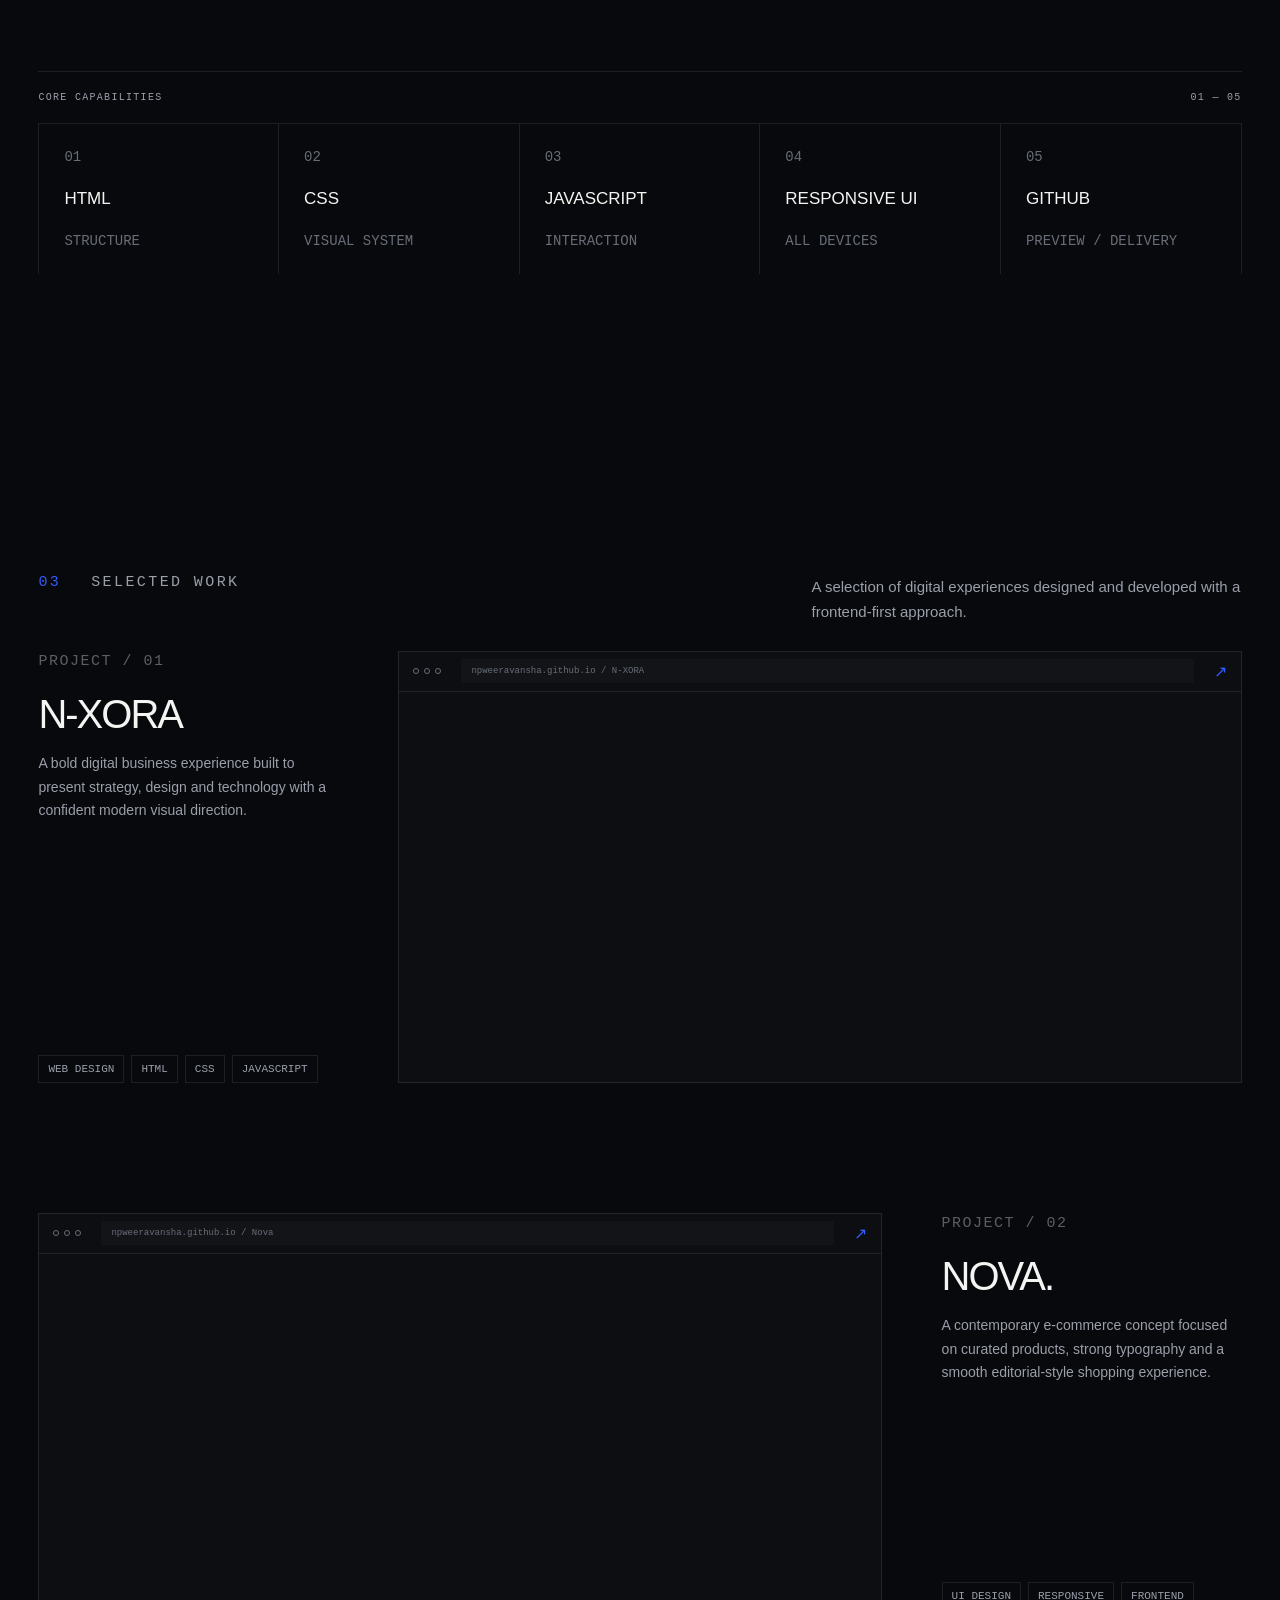
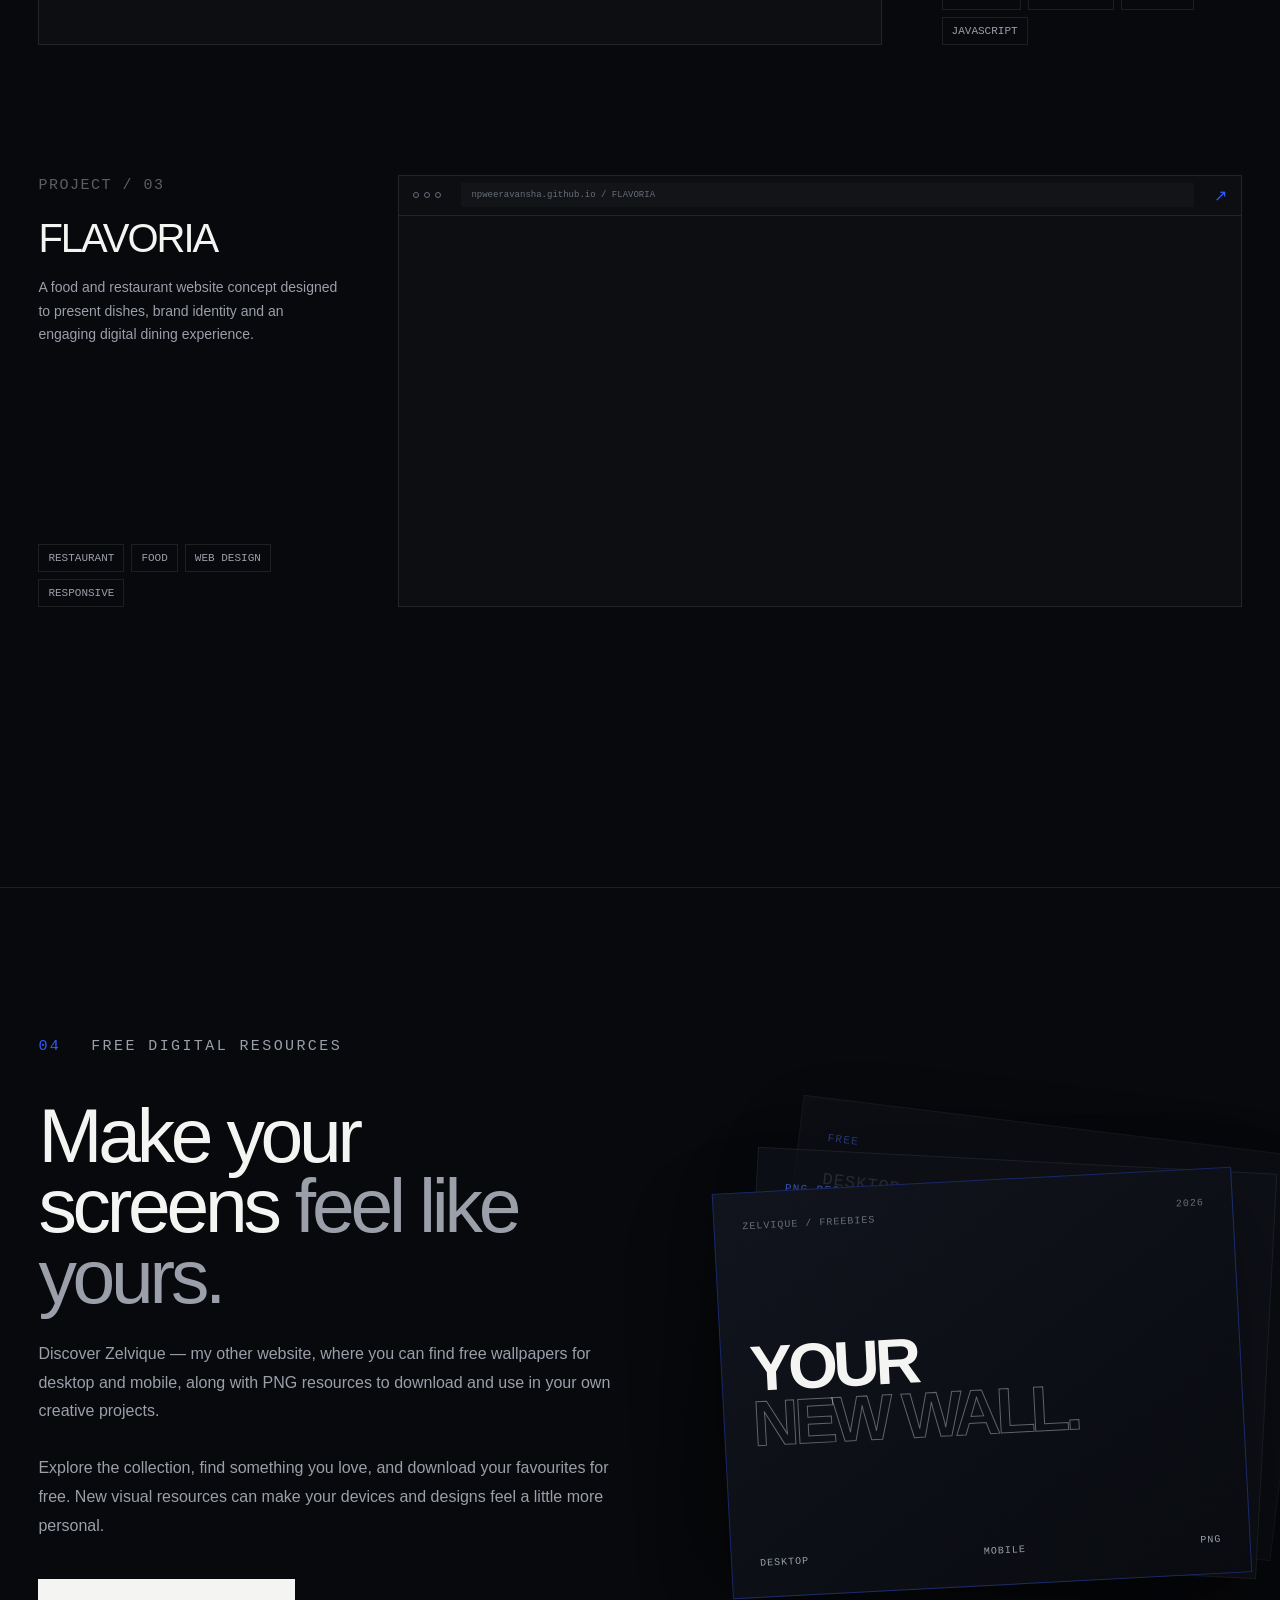
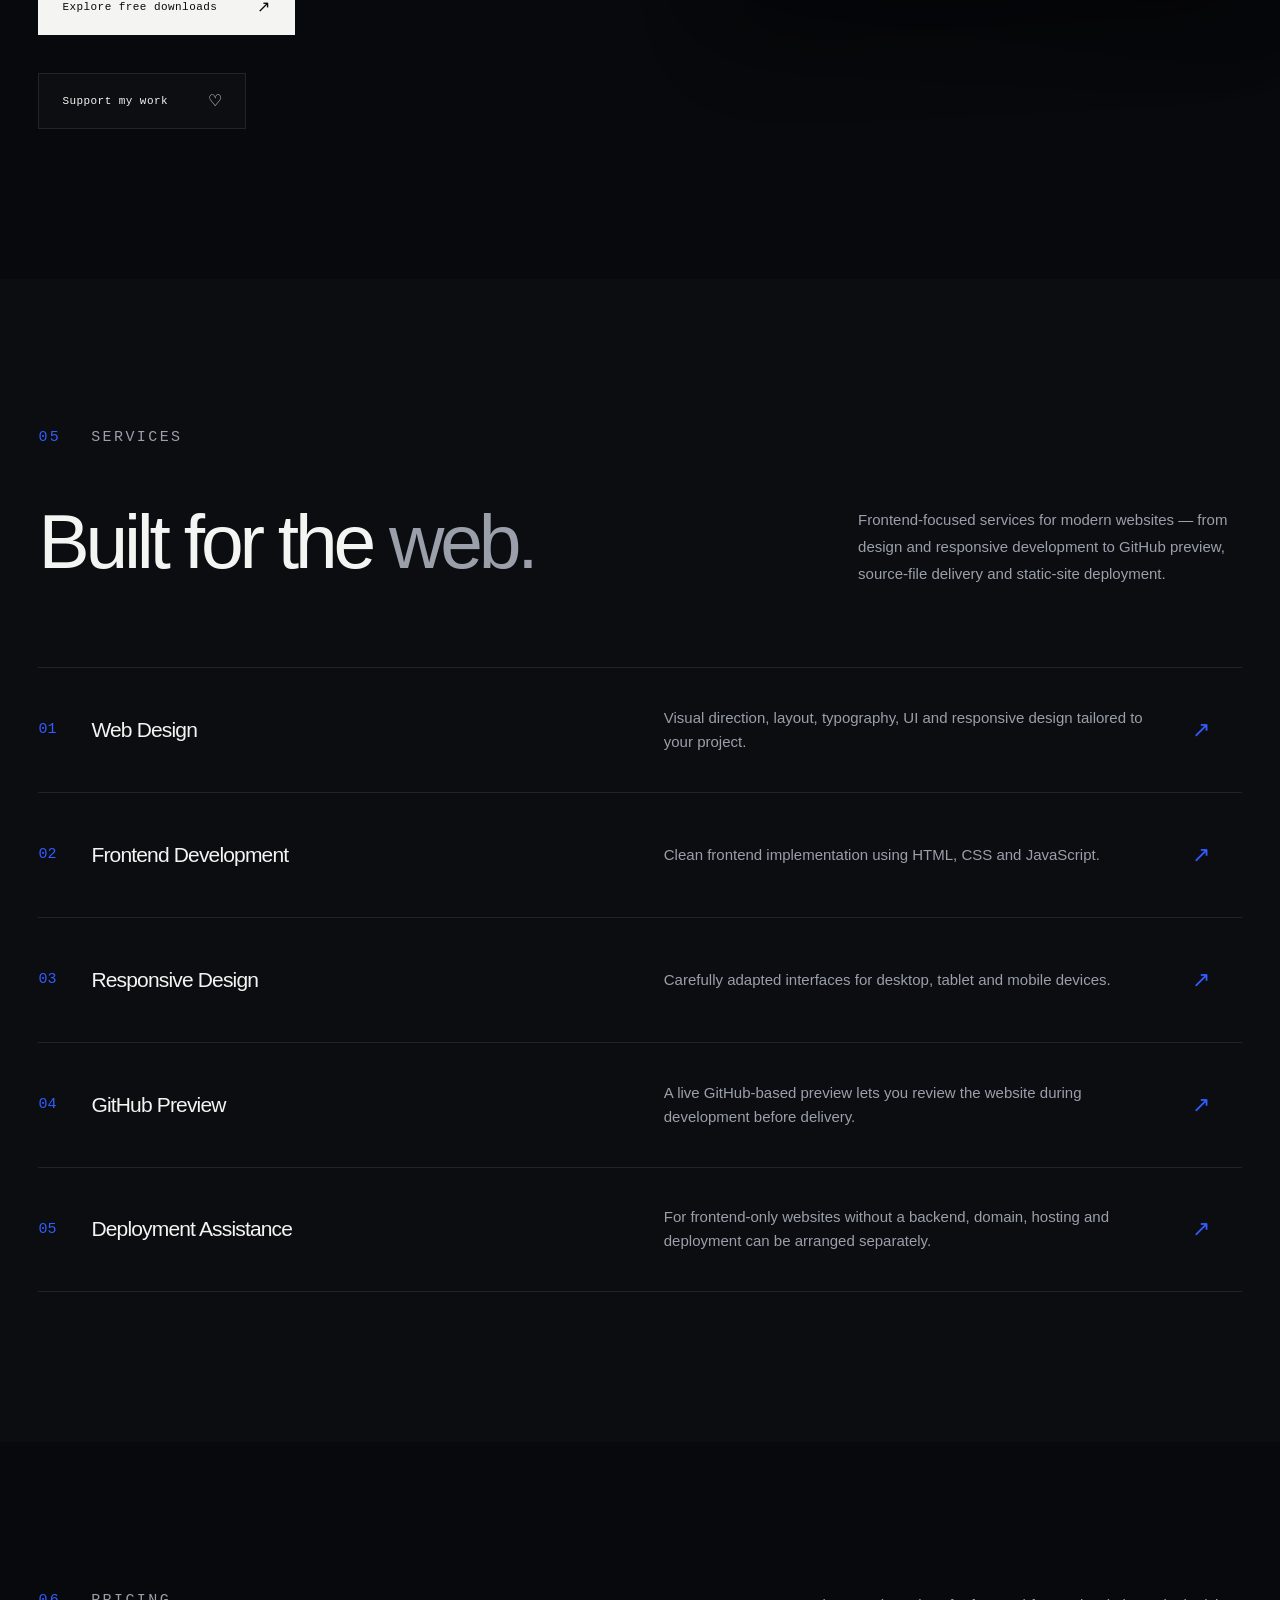
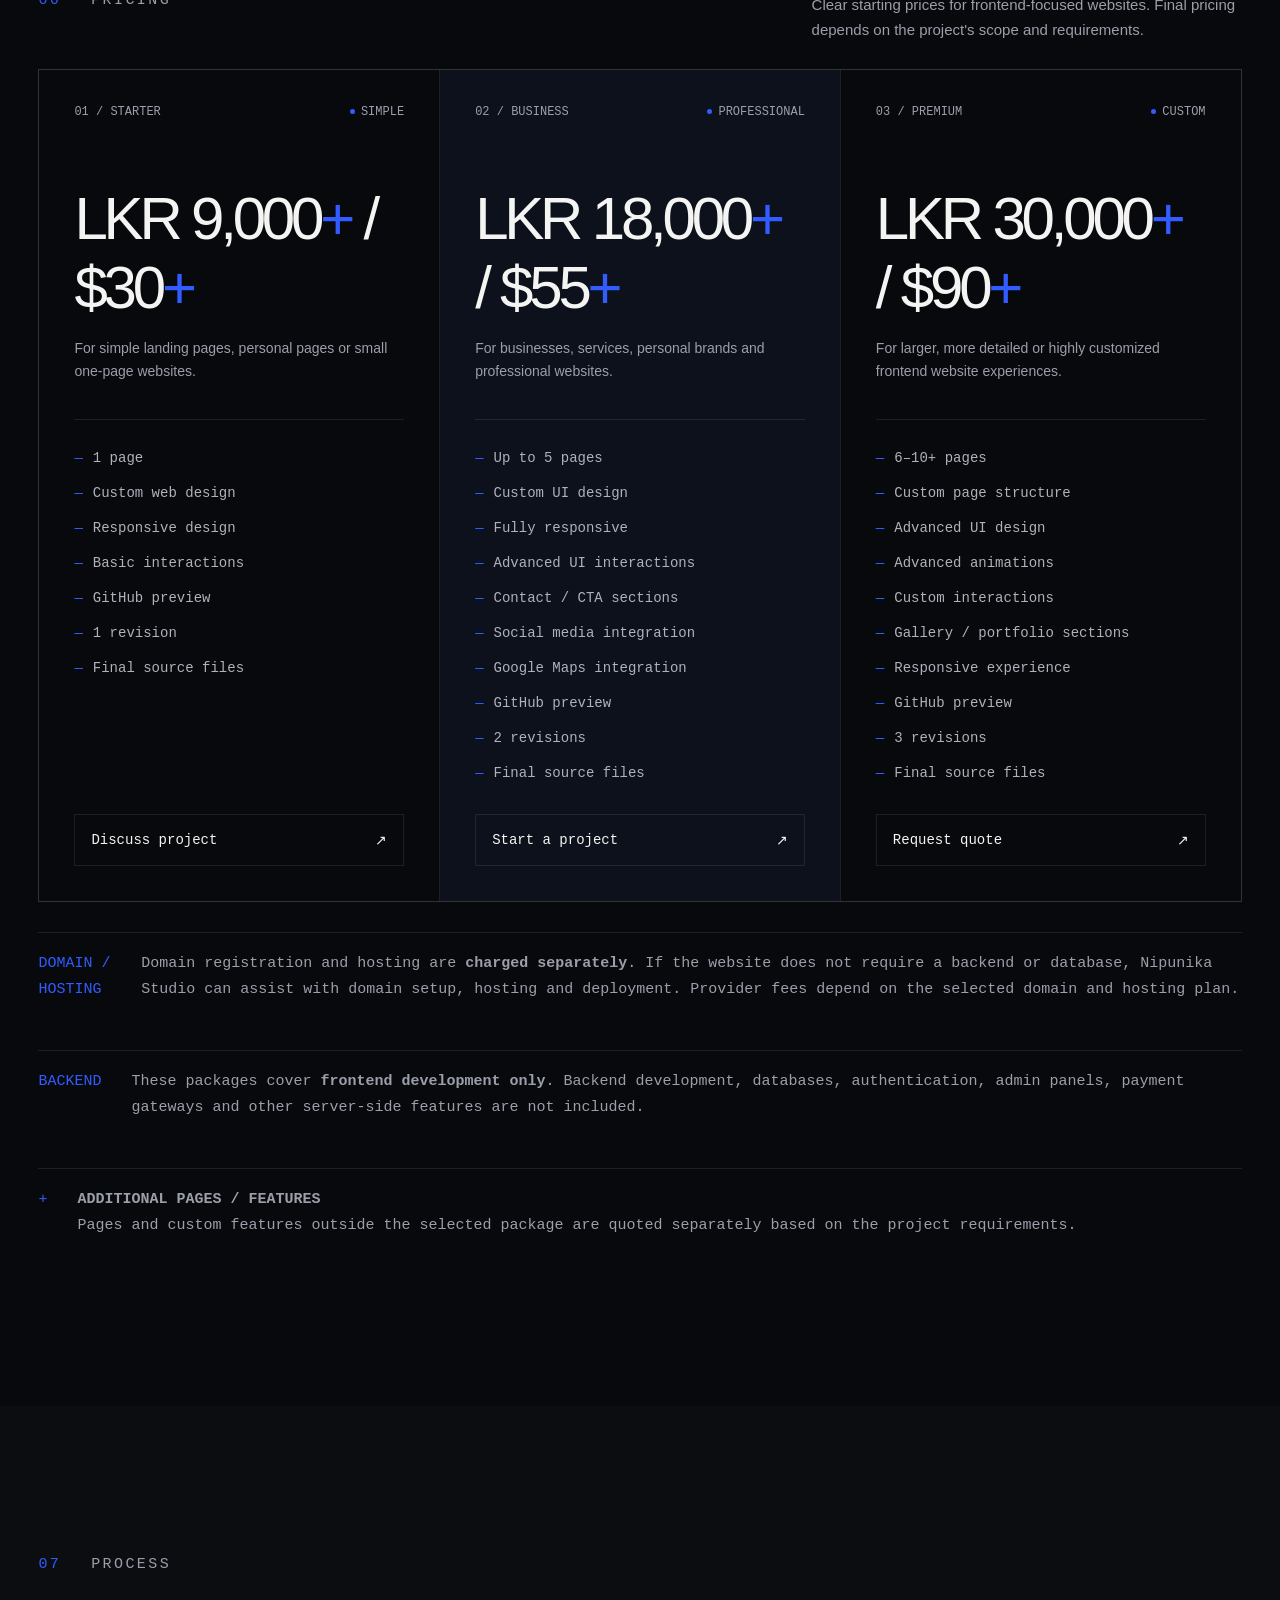
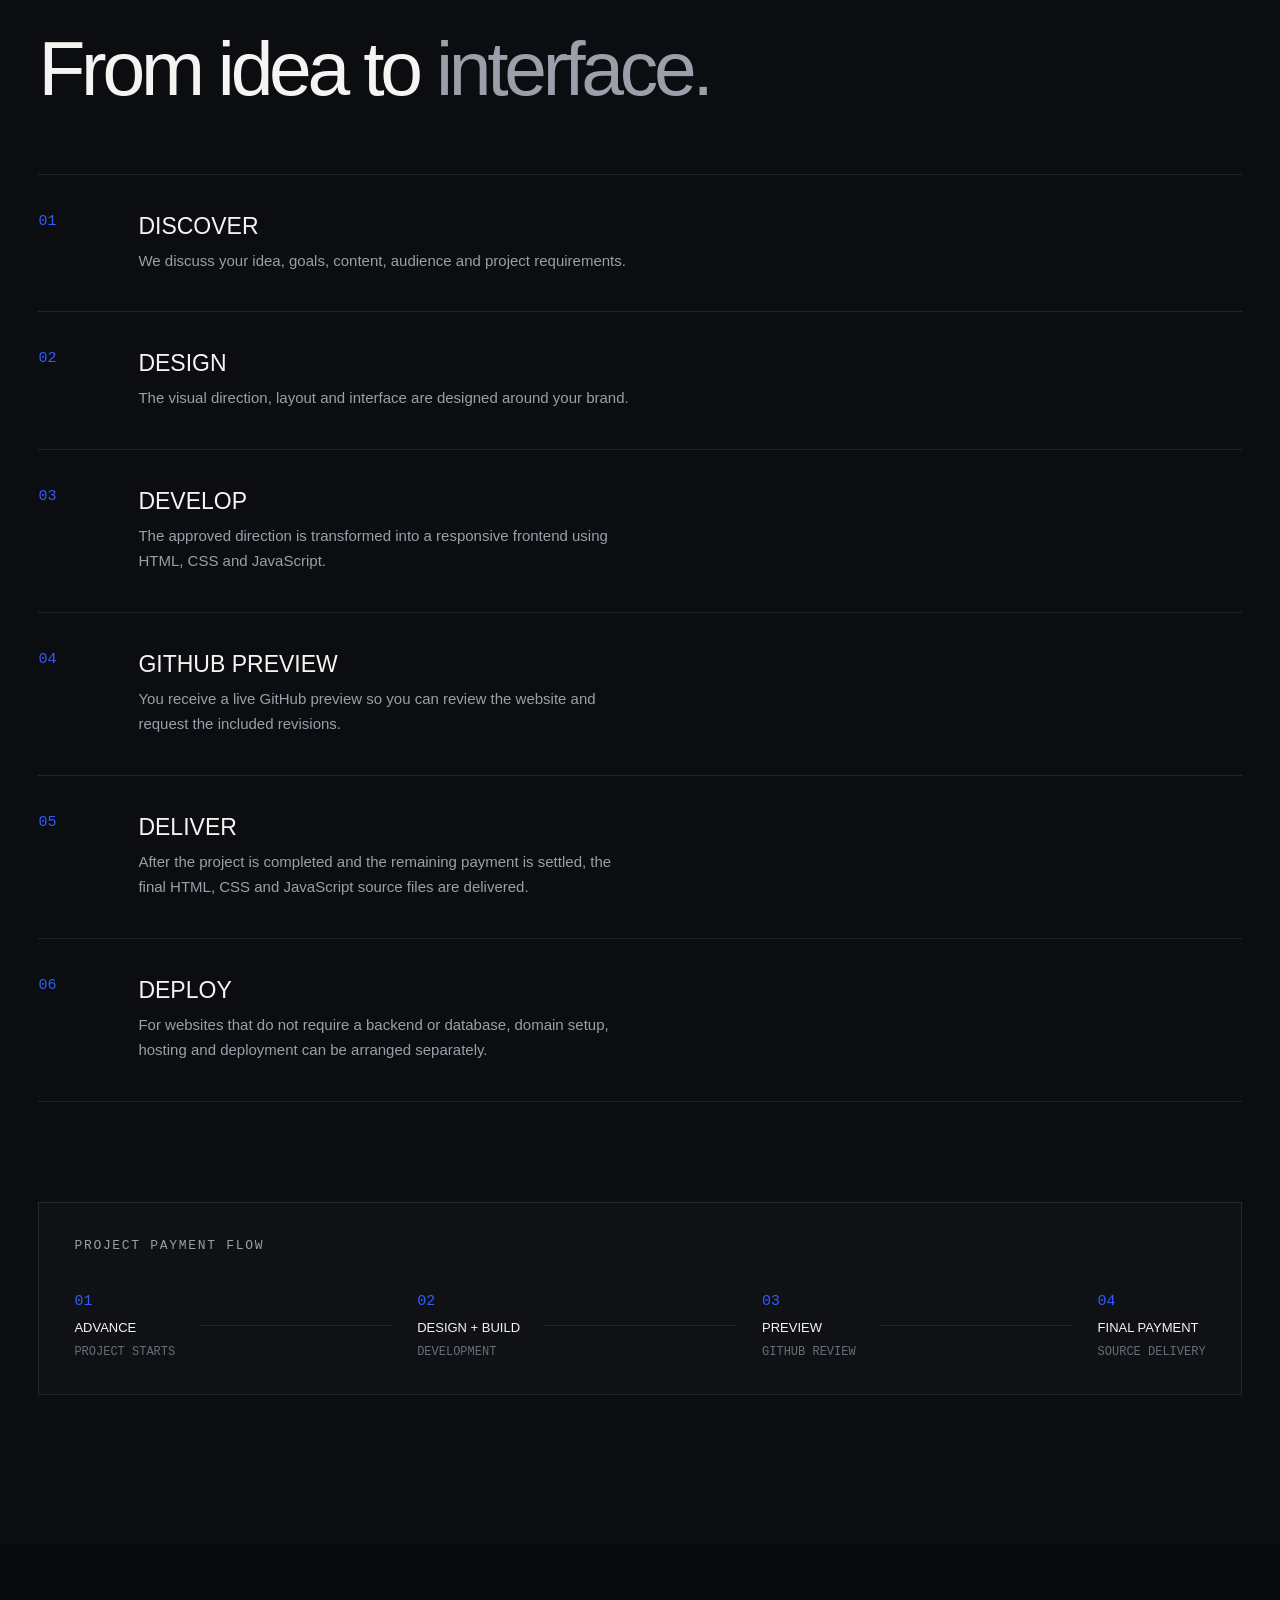
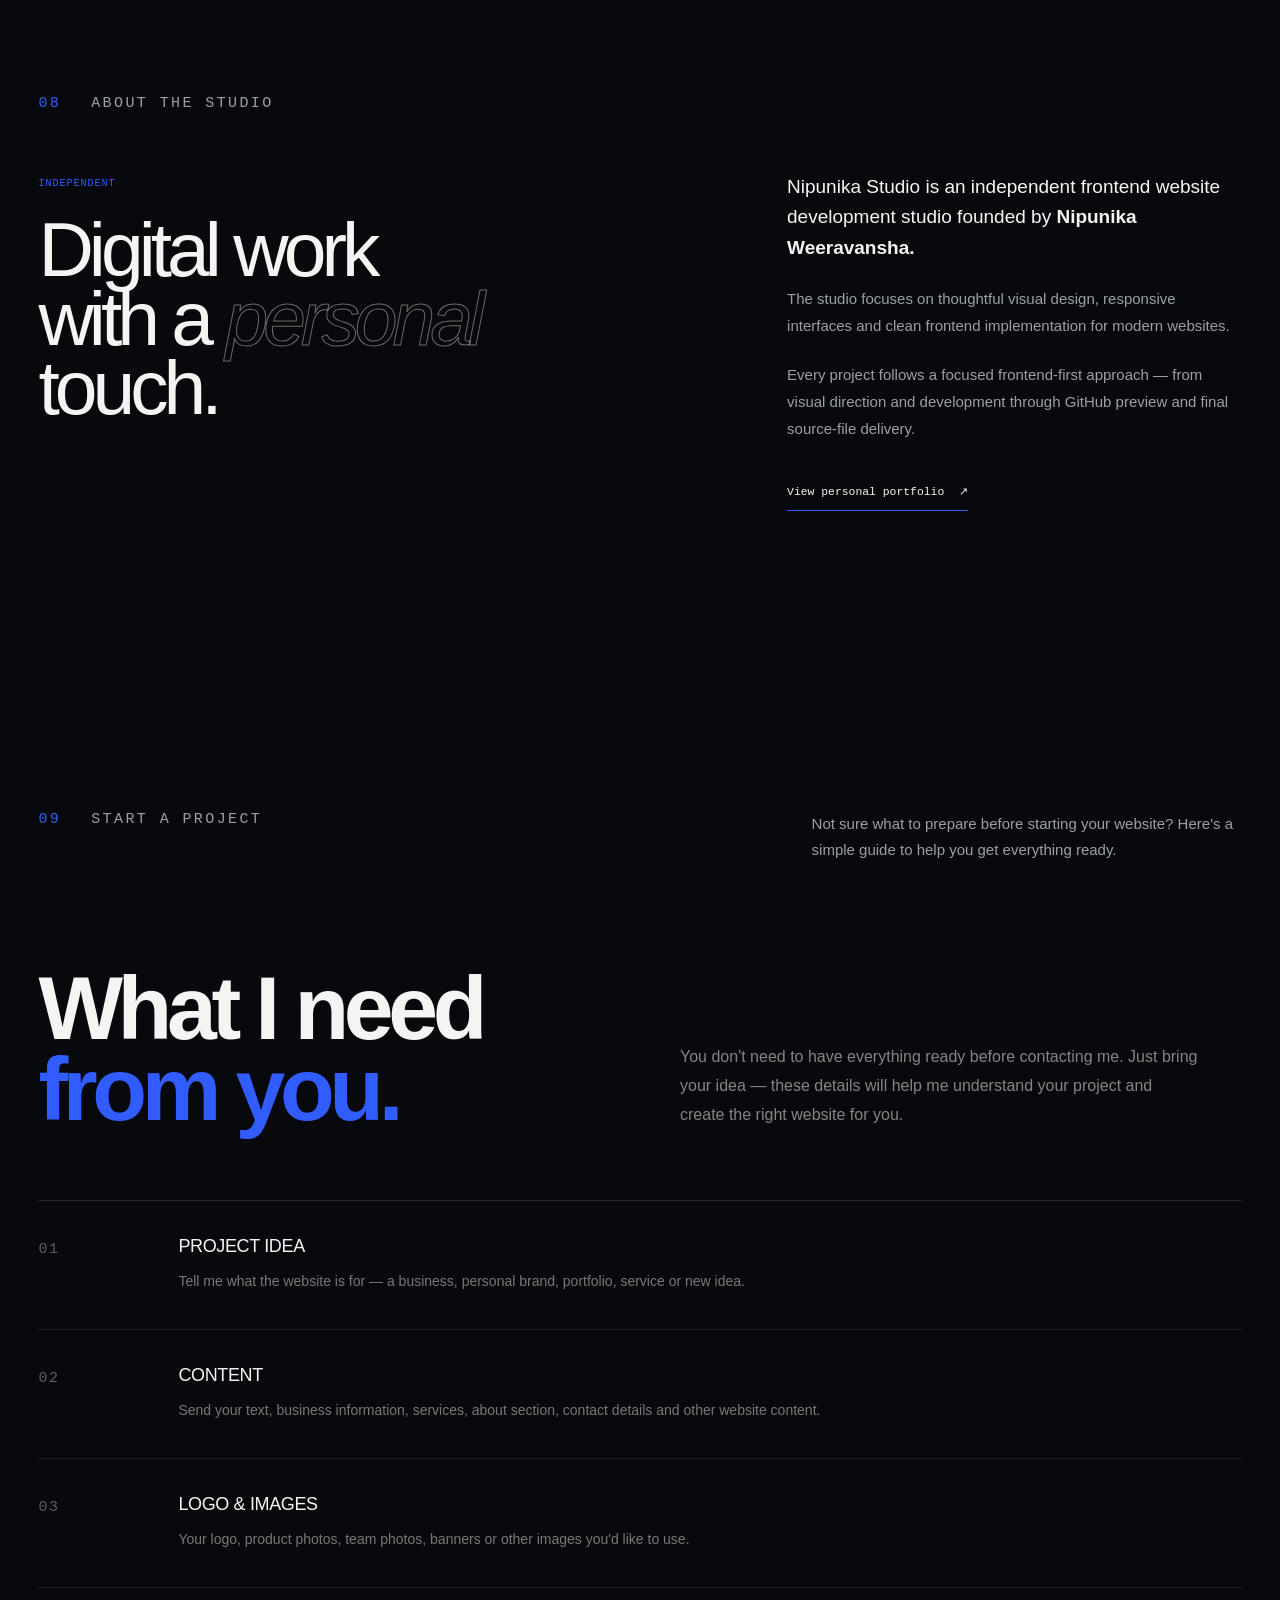
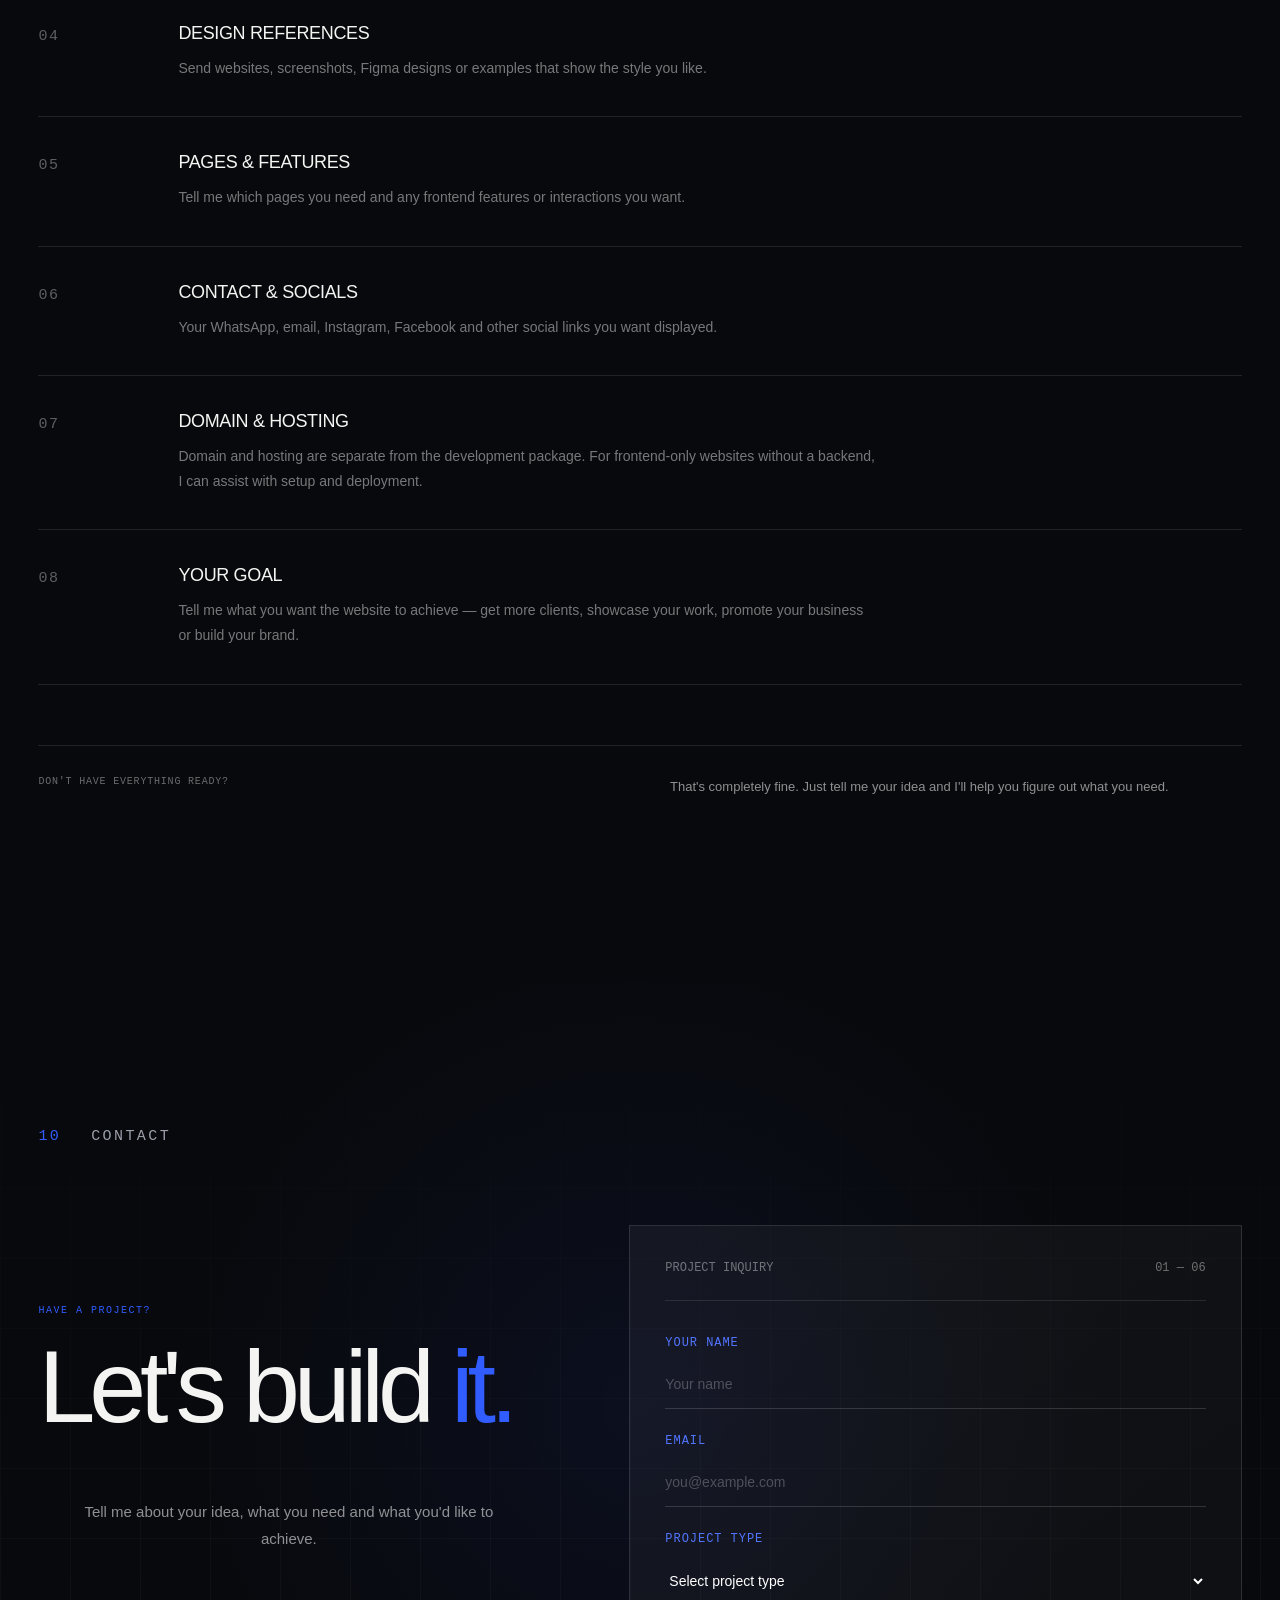
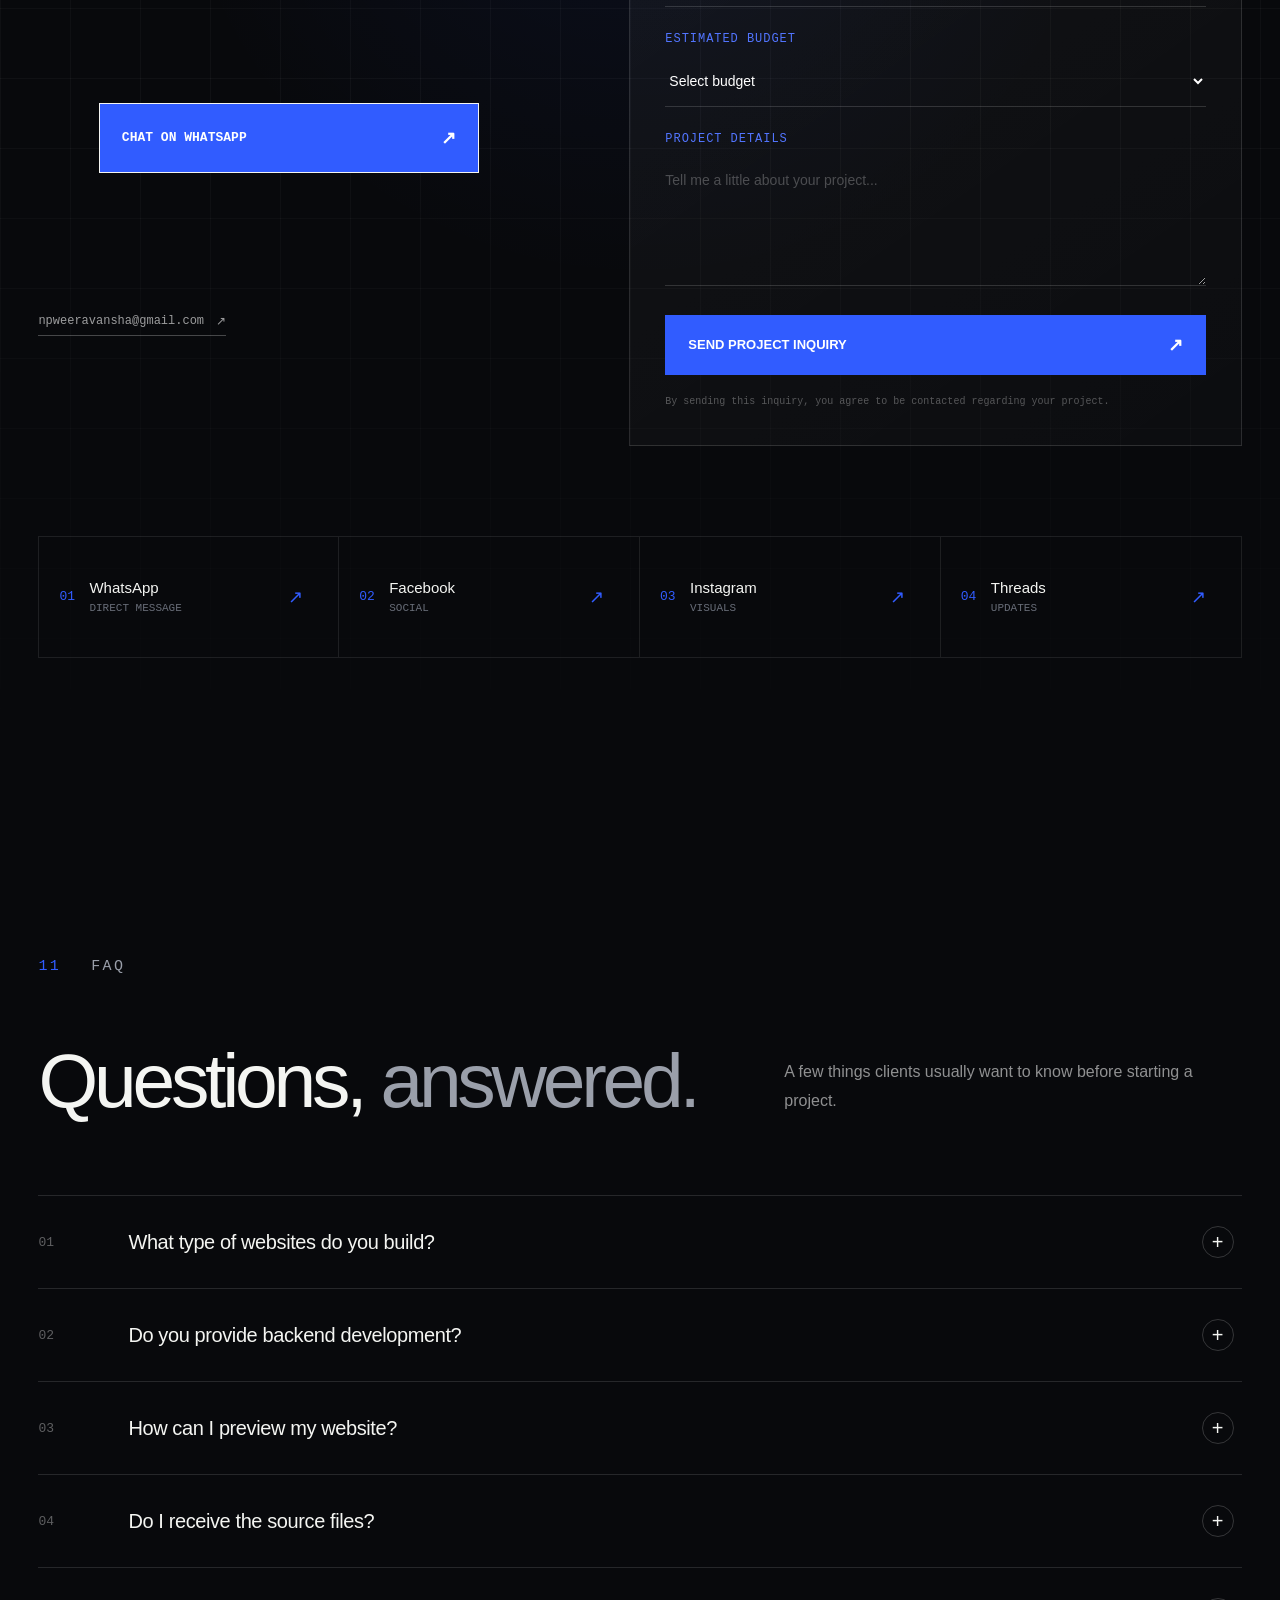
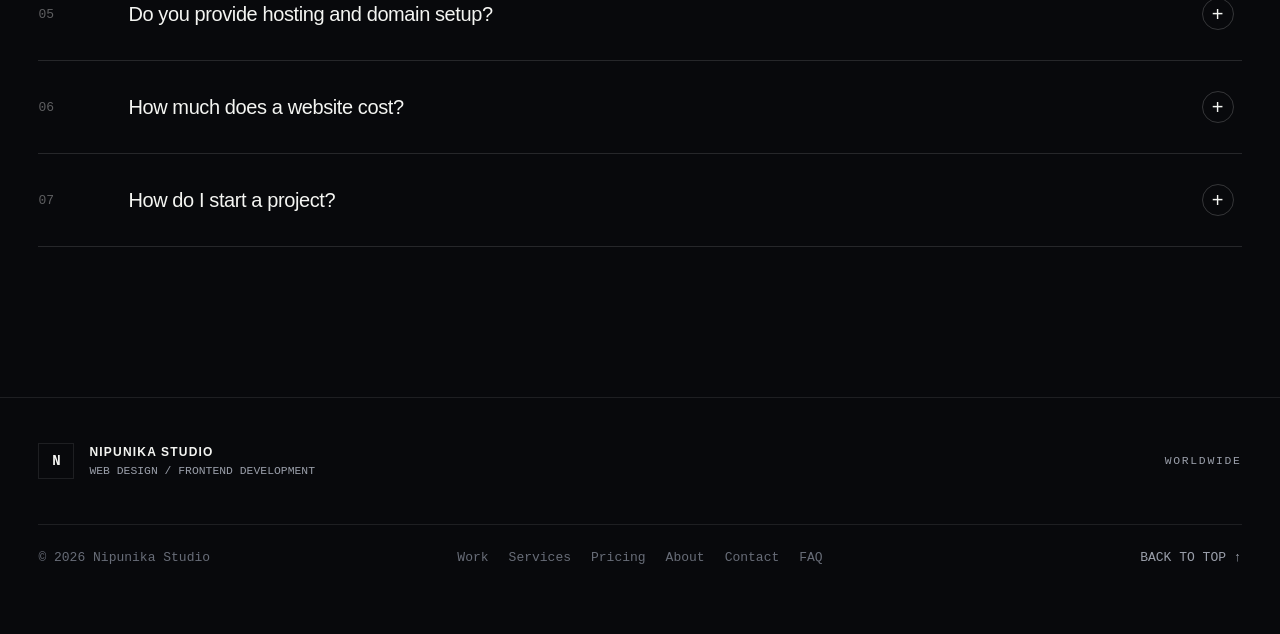
==== commit 81e5ecfc: "Update index.html" ====
--- a/index.html
+++ b/index.html
@@ -92,7 +92,6 @@
 
             <nav class="desktop-nav">
                 <a href="#work">Work</a>
-                <a href="templates.html">Templates</a>
                 <a href="#services">Services</a>
                 <a href="#pricing">Pricing</a>
                 <a href="#about">About</a>
@@ -100,29 +99,35 @@
                 <a href="#faq">FAQ</a>
             </nav>
 
-            <a href="#contact" class="nav-cta">Start a project <span>↗</span></a>
-
-            <button class="menu-btn" aria-label="Open menu">
+            <div class="nav-actions">
+                <a href="#contact" class="nav-cta project-b">Start a project <span>↗</span></a>
+                <a href="https://ko-fi.com/nipunikaweeravansha" target="_blank" rel="noopener noreferrer" class="nav-cta nav-support-cta" aria-label="Support my work on Ko-fi"><span class="support-label-desktop">Support my work</span><span class="support-label-mobile">Donate</span><span class="support-heart" aria-hidden="true">♡</span></a>
+            </div>
+
+            <button class="menu-btn" type="button" aria-label="Open menu" aria-controls="mobile-menu" aria-expanded="false">
                 <span></span><span></span>
             </button>
         </div>
     </header>
 
-    <div class="mobile-menu">
+    <nav class="mobile-menu" id="mobile-menu" aria-label="Mobile navigation" aria-hidden="true" inert>
         <div class="mobile-menu-links">
             <a href="#work">Work <span>01</span></a>
-            <a href="templates.html">Templates <span>02</span></a>
+            <a href="#freebies">Free Downloads <span>02</span></a>
             <a href="#services">Services <span>03</span></a>
             <a href="#pricing">Pricing <span>04</span></a>
             <a href="#about">About <span>05</span></a>
             <a href="#contact">Contact <span>06</span></a>
             <a href="#faq">FAQ <span>07</span></a>
         </div>
-        <div class="mobile-menu-footer">
-            <span>FRONTEND DEVELOPMENT</span>
-            <span>WORLDWIDE</span>
+        <div class="mobile-menu-bottom">
+            <a href="#contact" class="mobile-project-cta">Start a project <span aria-hidden="true">↗</span></a>
+            <div class="mobile-menu-footer">
+                <span>FRONTEND DEVELOPMENT</span>
+                <span>WORLDWIDE</span>
+            </div>
         </div>
-    </div>
+    </nav>
 
     <main>
 
@@ -315,23 +320,26 @@
             </div>
         </section>
 
-        <section class="templates-promo section" id="templates">
+        <section class="templates-promo section" id="freebies">
             <div class="container">
                 <div class="templates-promo-grid">
                     <div class="templates-promo-copy reveal">
-                        <div class="section-meta"><span>04</span><span>TEMPLATE MARKETPLACE</span></div>
-                        <h2 class="section-heading">Build faster with <span>ready-made templates.</span></h2>
-                        <p>Looking for a polished website without starting from zero? Nipunika Studio offers a growing collection of professionally designed templates — including free and premium options for HTML, CSS &amp; JavaScript, PHP and WordPress.</p>
-                        <p>Choose a template, preview it, and get it directly from its marketplace listing. Free templates are available at no cost, while premium templates give you more complete and advanced website solutions.</p>
-                        <a href="templates.html" class="btn btn-primary magnetic"><span>Browse all templates</span><span class="arrow">↗</span></a>
+                        <div class="section-meta"><span>04</span><span>FREE DIGITAL RESOURCES</span></div>
+                        <h2 class="section-heading">Make your screens <span>feel like yours.</span></h2>
+                        <p>Discover Zelvique — my other website, where you can find free wallpapers for desktop and mobile, along with PNG resources to download and use in your own creative projects.</p>
+                        <p>Explore the collection, find something you love, and download your favourites for free. New visual resources can make your devices and designs feel a little more personal.</p>
+                        <div class="freebies-actions">
+                            <a href="https://zelvique.netlify.app/" target="_blank" rel="noopener noreferrer" class="btn btn-primary magnetic"><span>Explore free downloads</span><span class="arrow">↗</span></a>
+                            <a href="https://ko-fi.com/nipunikaweeravansha" target="_blank" rel="noopener noreferrer" class="btn btn-secondary magnetic"><span>Support my work</span><span class="arrow">♡</span></a>
+                        </div>
                     </div>
                     <div class="templates-promo-visual reveal">
-                        <div class="promo-card promo-card-back"><span>FREE</span><strong>HTML / CSS / JS</strong></div>
-                        <div class="promo-card promo-card-mid"><span>PREMIUM</span><strong>WORDPRESS</strong></div>
+                        <div class="promo-card promo-card-back"><span>FREE</span><strong>DESKTOP WALLPAPERS</strong></div>
+                        <div class="promo-card promo-card-mid"><span>PNG RESOURCES</span><strong>CREATIVE ASSETS</strong></div>
                         <div class="promo-card promo-card-front">
-                            <div class="promo-card-top"><span>NS / TEMPLATES</span><span>2026</span></div>
-                            <div class="promo-card-title">READY<br><span>TO BUILD.</span></div>
-                            <div class="promo-card-bottom"><span>HTML</span><span>PHP</span><span>WORDPRESS</span></div>
+                            <div class="promo-card-top"><span>ZELVIQUE / FREEBIES</span><span>2026</span></div>
+                            <div class="promo-card-title">YOUR<br><span>NEW WALL.</span></div>
+                            <div class="promo-card-bottom"><span>DESKTOP</span><span>MOBILE</span><span>PNG</span></div>
                         </div>
                     </div>
                 </div>
@@ -897,7 +905,6 @@
 
                 <div class="footer-links">
                     <a href="#work">Work</a>
-                    <a href="templates.html">Templates</a>
                     <a href="#services">Services</a>
                     <a href="#pricing">Pricing</a>
                     <a href="#about">About</a>
@@ -915,4 +922,4 @@
 
 </body>
 
-</html>+</html>
